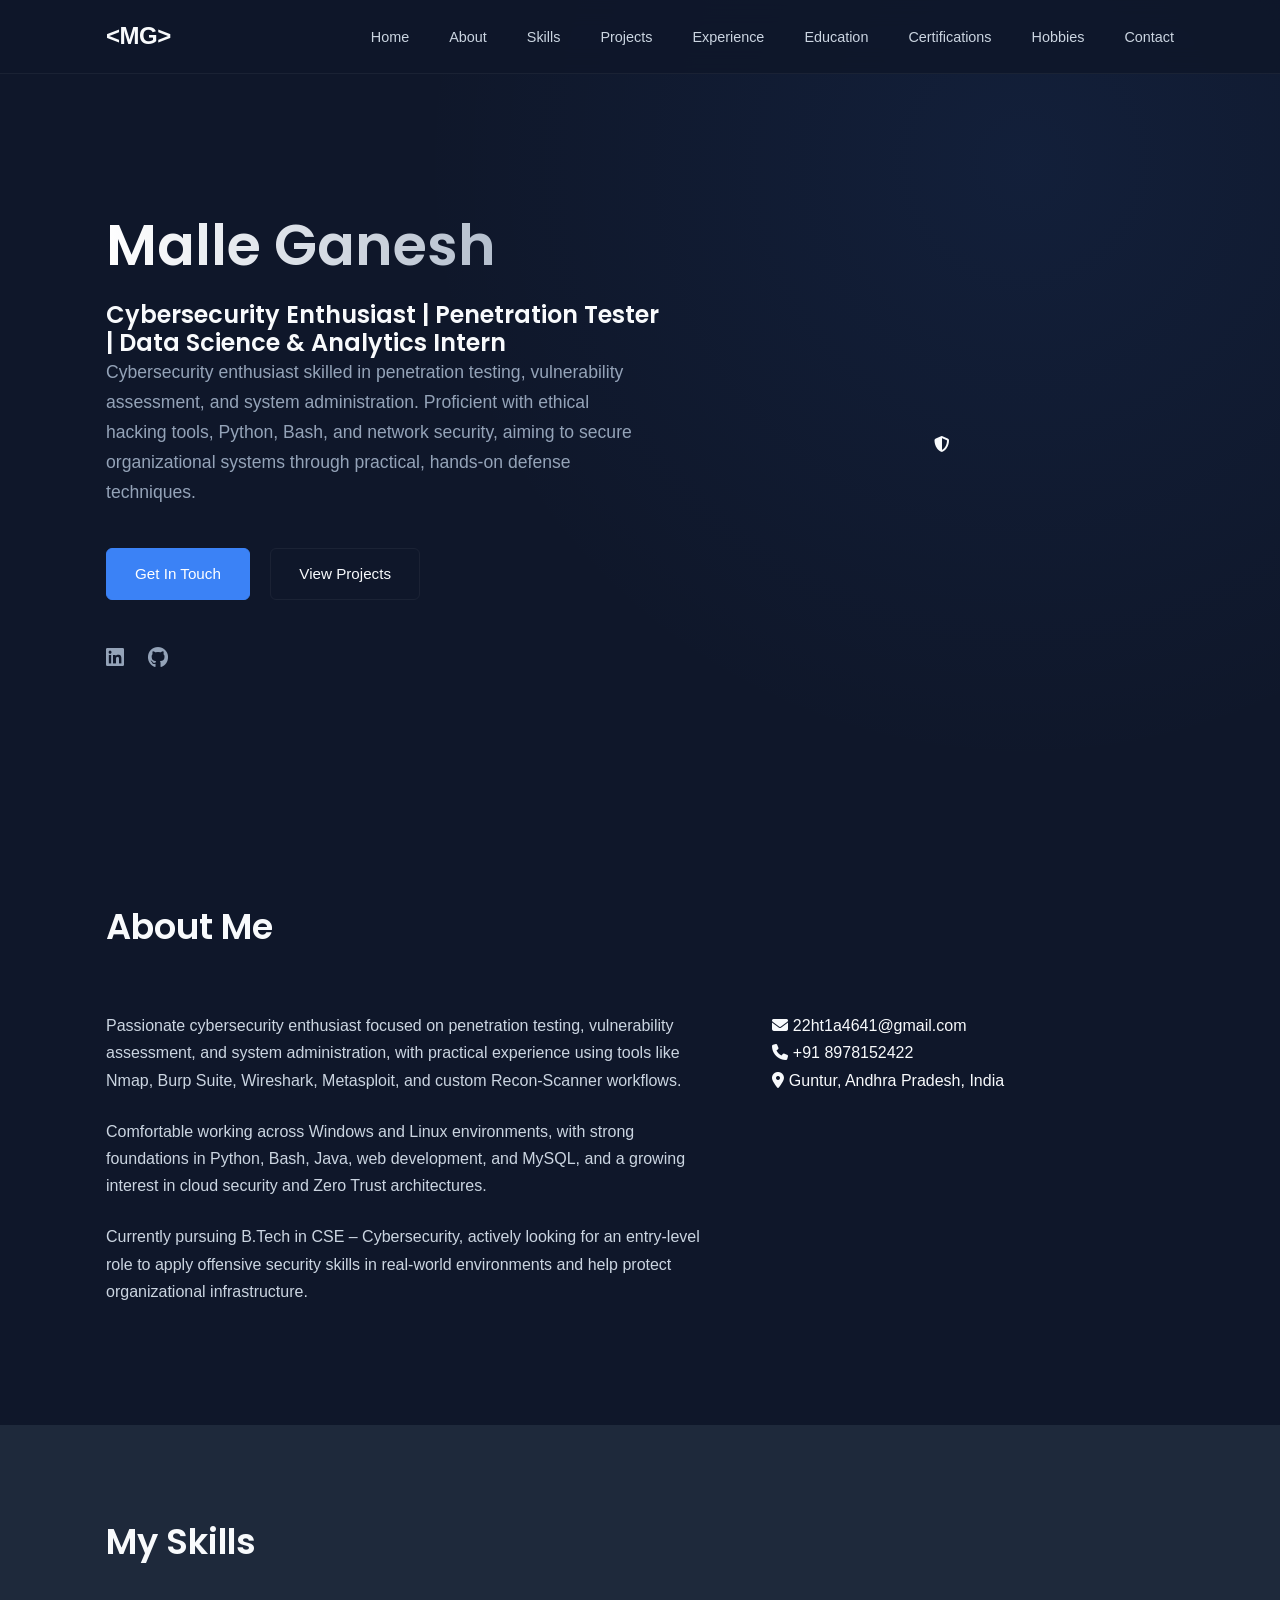
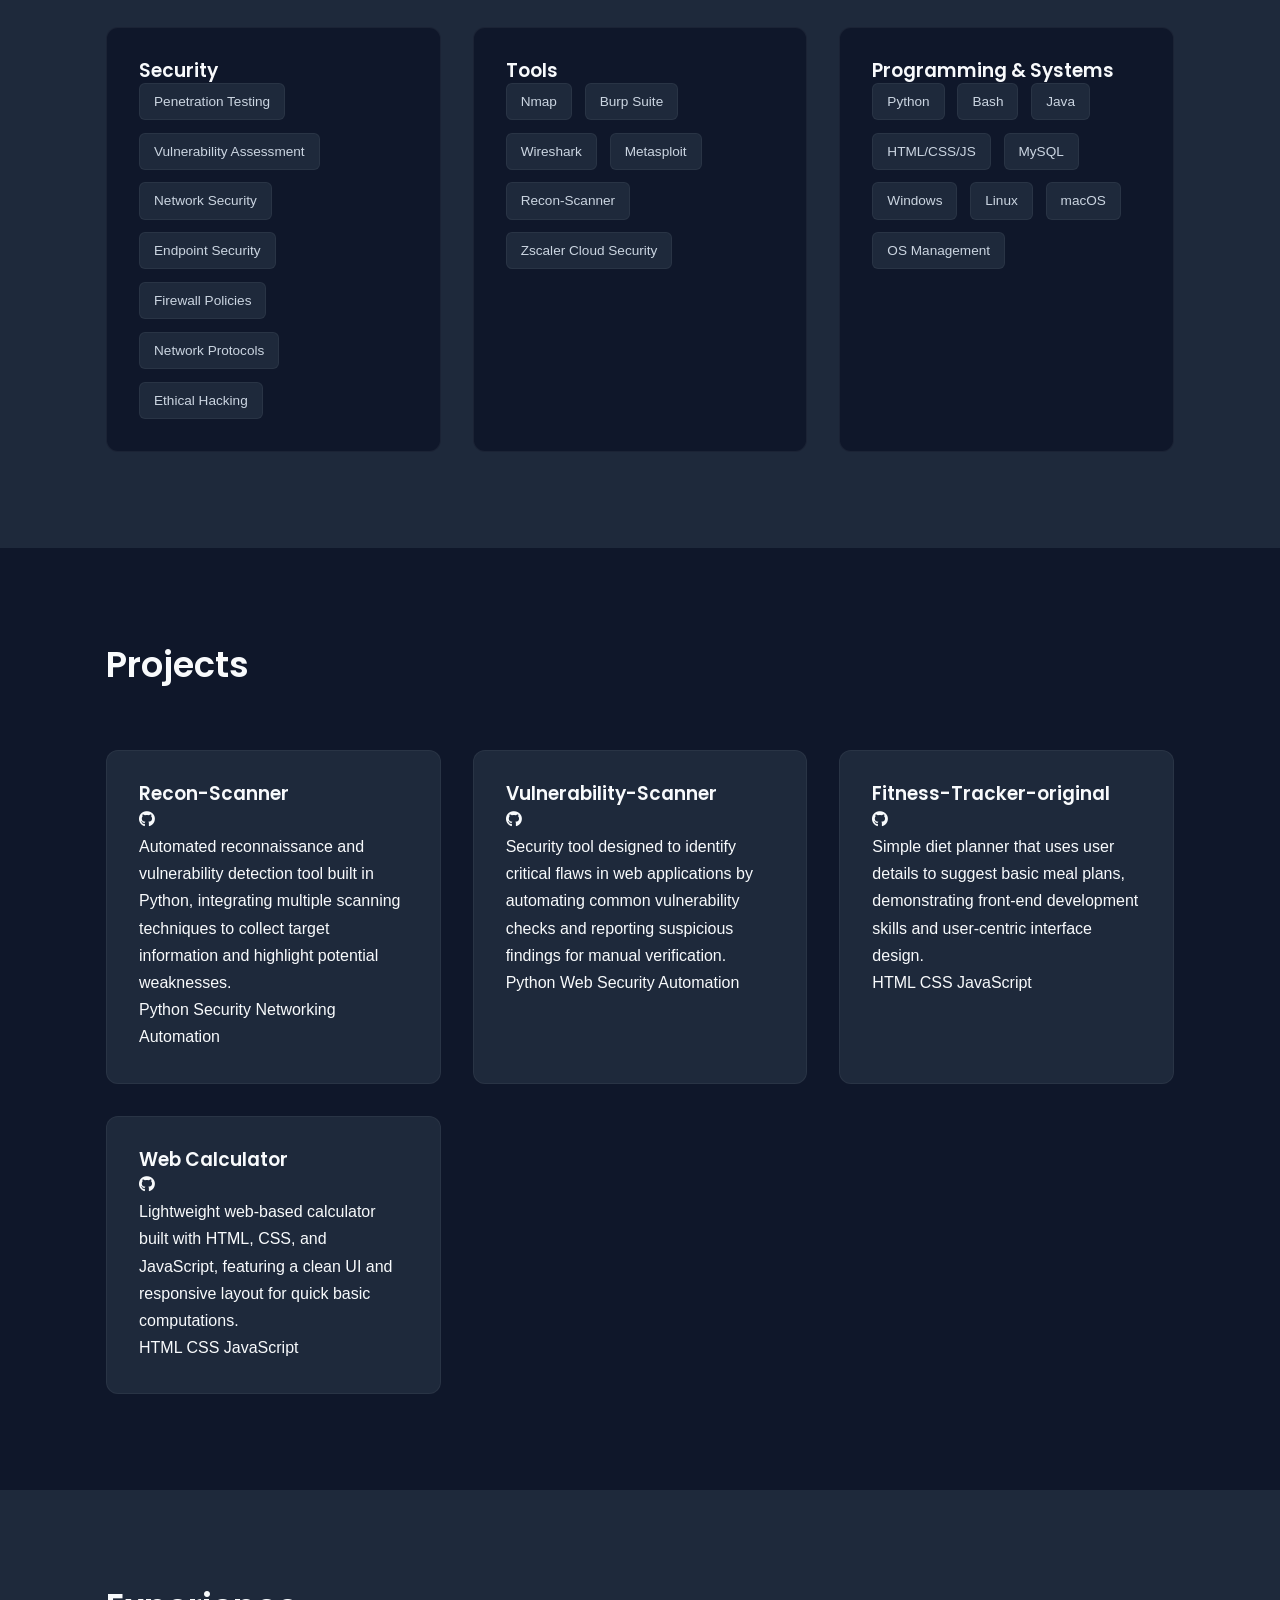
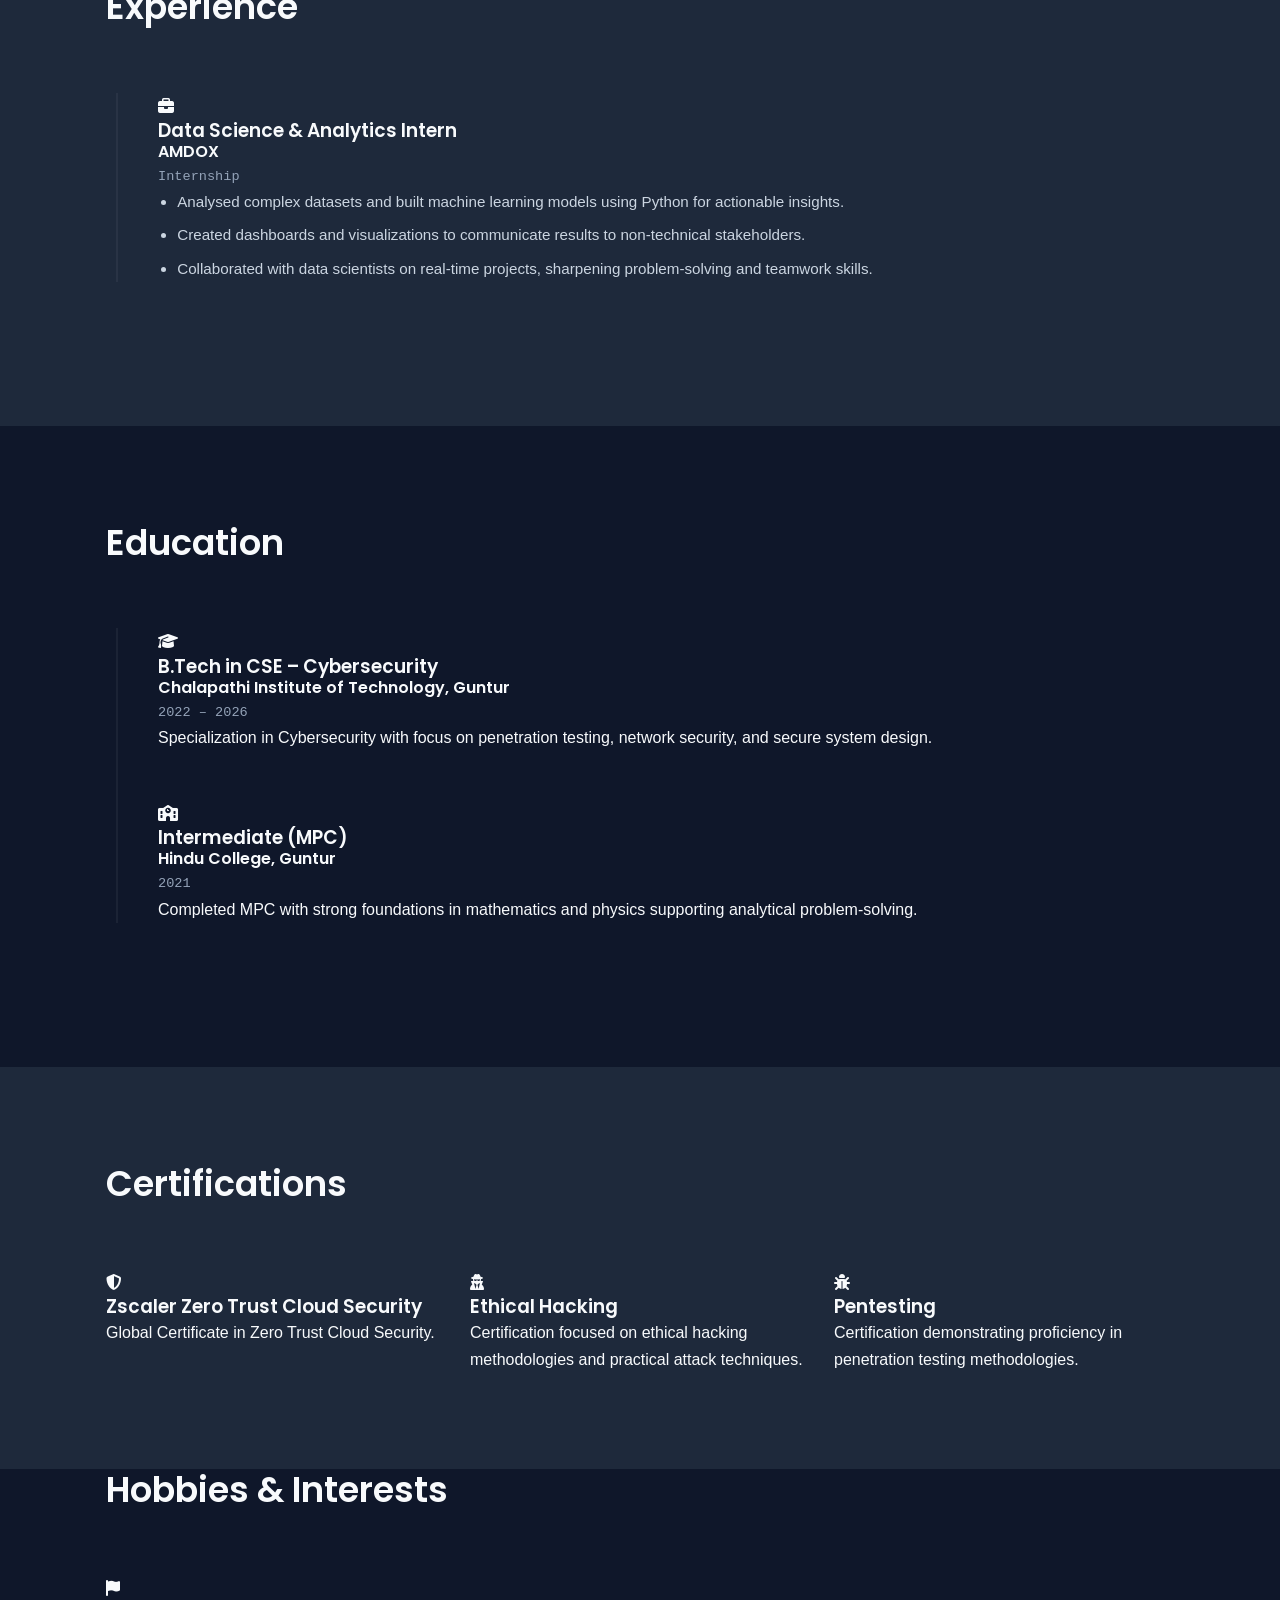
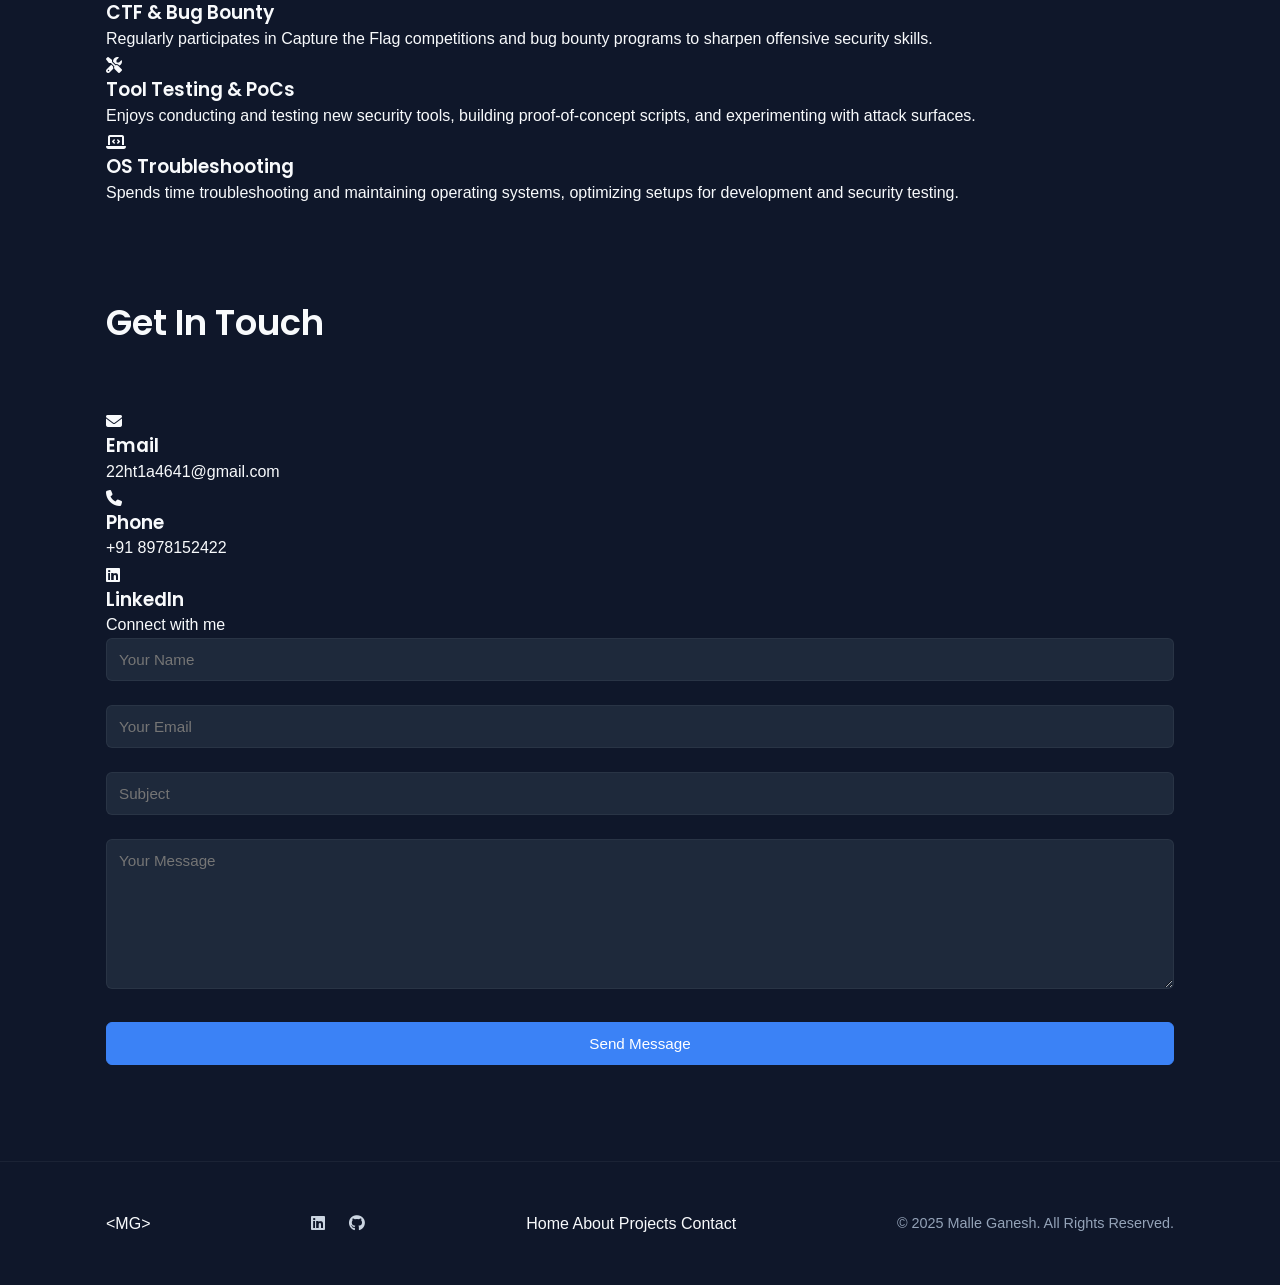
==== index.html @ 4ee60f79 "Revise portfolio content and personal branding Updated various sections of the portfolio to reflect " ====
<!DOCTYPE html>
<html lang="en">
<head>
  <meta charset="UTF-8" />
  <meta name="viewport" content="width=device-width, initial-scale=1.0" />
  <title>Malle Ganesh – Cybersecurity Enthusiast</title>
  <link rel="stylesheet" href="style.css" />
  <link
    rel="stylesheet"
    href="https://cdnjs.cloudflare.com/ajax/libs/font-awesome/6.5.1/css/all.min.css"
  />
  <link
    href="https://fonts.googleapis.com/css2?family=Poppins:wght@300;400;500;600;700;800&display=swap"
    rel="stylesheet"
  />
</head>
<body>
  <!-- Header Navigation -->
  <header>
    <div class="container">
      <nav>
        <div class="logo">
          <a href="#home"><span>&lt;</span>MG<span>&gt;</span></a>
        </div>
        <ul class="nav-links">
          <li><a href="#home">Home</a></li>
          <li><a href="#about">About</a></li>
          <li><a href="#skills">Skills</a></li>
          <li><a href="#projects">Projects</a></li>
          <li><a href="#experience">Experience</a></li>
          <li><a href="#education">Education</a></li>
          <li><a href="#certifications">Certifications</a></li>
          <li><a href="#hobbies">Hobbies</a></li>
          <li><a href="#contact">Contact</a></li>
        </ul>
        <div class="hamburger">
          <div class="line"></div>
          <div class="line"></div>
          <div class="line"></div>
        </div>
      </nav>
    </div>
  </header>

  <!-- Hero Section -->
  <section id="home" class="hero">
    <div class="container">
      <div class="hero-content">
        <div class="hero-text">
          <h1>Malle Ganesh</h1>
          <h2>Cybersecurity Enthusiast | Penetration Tester | Data Science &amp; Analytics Intern</h2>
          <p>
            Cybersecurity enthusiast skilled in penetration testing, vulnerability assessment,
            and system administration. Proficient with ethical hacking tools, Python, Bash,
            and network security, aiming to secure organizational systems through practical,
            hands‑on defense techniques.
          </p>
          <div class="cta-buttons">
            <a href="#contact" class="btn primary-btn">Get In Touch</a>
            <a href="#projects" class="btn secondary-btn">View Projects</a>
          </div>
          <div class="social-icons">
            <!-- replace # with your actual profiles -->
            <a href="#" target="_blank"><i class="fab fa-linkedin"></i></a>
            <a href="#" target="_blank"><i class="fab fa-github"></i></a>
          </div>
        </div>
        <div class="hero-image">
          <div class="security-graphic">
            <div class="shield">
              <i class="fas fa-shield-alt"></i>
            </div>
            <div class="ripple"></div>
            <div class="binary"></div>
          </div>
        </div>
      </div>
    </div>
  </section>

  <!-- About Section -->
  <section id="about" class="about">
    <div class="container">
      <div class="section-header">
        <h2>About Me</h2>
        <div class="underline"></div>
      </div>
      <div class="about-content">
        <div class="about-text">
          <p>
            Passionate cybersecurity enthusiast focused on penetration testing, vulnerability
            assessment, and system administration, with practical experience using tools like
            Nmap, Burp Suite, Wireshark, Metasploit, and custom Recon‑Scanner workflows.
          </p>
          <p>
            Comfortable working across Windows and Linux environments, with strong foundations
            in Python, Bash, Java, web development, and MySQL, and a growing interest in cloud
            security and Zero Trust architectures.
          </p>
          <p>
            Currently pursuing B.Tech in CSE – Cybersecurity, actively looking for an entry‑level
            role to apply offensive security skills in real‑world environments and help protect
            organizational infrastructure.
          </p>
        </div>
        <div class="contact-info">
          <div class="contact-item">
            <i class="fas fa-envelope"></i>
            <span>22ht1a4641@gmail.com</span>
          </div>
          <div class="contact-item">
            <i class="fas fa-phone"></i>
            <span>+91 8978152422</span>
          </div>
          <div class="contact-item">
            <i class="fas fa-map-marker-alt"></i>
            <span>Guntur, Andhra Pradesh, India</span>
          </div>
        </div>
      </div>
    </div>
  </section>

  <!-- Skills Section -->
  <section id="skills" class="skills">
    <div class="container">
      <div class="section-header">
        <h2>My Skills</h2>
        <div class="underline"></div>
      </div>
      <div class="skills-container">
        <div class="skill-category">
          <h3>Security</h3>
          <div class="skills-grid">
            <div class="skill-item"><span>Penetration Testing</span></div>
            <div class="skill-item"><span>Vulnerability Assessment</span></div>
            <div class="skill-item"><span>Network Security</span></div>
            <div class="skill-item"><span>Endpoint Security</span></div>
            <div class="skill-item"><span>Firewall Policies</span></div>
            <div class="skill-item"><span>Network Protocols</span></div>
            <div class="skill-item"><span>Ethical Hacking</span></div>
          </div>
        </div>
        <div class="skill-category">
          <h3>Tools</h3>
          <div class="skills-grid">
            <div class="skill-item"><span>Nmap</span></div>
            <div class="skill-item"><span>Burp Suite</span></div>
            <div class="skill-item"><span>Wireshark</span></div>
            <div class="skill-item"><span>Metasploit</span></div>
            <div class="skill-item"><span>Recon-Scanner</span></div>
            <div class="skill-item"><span>Zscaler Cloud Security</span></div>
          </div>
        </div>
        <div class="skill-category">
          <h3>Programming &amp; Systems</h3>
          <div class="skills-grid">
            <div class="skill-item"><span>Python</span></div>
            <div class="skill-item"><span>Bash</span></div>
            <div class="skill-item"><span>Java</span></div>
            <div class="skill-item"><span>HTML/CSS/JS</span></div>
            <div class="skill-item"><span>MySQL</span></div>
            <div class="skill-item"><span>Windows</span></div>
            <div class="skill-item"><span>Linux</span></div>
            <div class="skill-item"><span>macOS</span></div>
            <div class="skill-item"><span>OS Management</span></div>
          </div>
        </div>
      </div>
    </div>
  </section>

  <!-- Projects Section -->
  <section id="projects" class="projects">
    <div class="container">
      <div class="section-header">
        <h2>Projects</h2>
        <div class="underline"></div>
      </div>
      <div class="projects-grid">
        <!-- Recon-Scanner -->
        <div class="project-card">
          <div class="project-header">
            <h3>Recon-Scanner</h3>
            <div class="project-links">
              <a href="#" target="_blank"><i class="fab fa-github"></i></a>
            </div>
          </div>
          <div class="project-body">
            <p class="project-description">
              Automated reconnaissance and vulnerability detection tool built in Python,
              integrating multiple scanning techniques to collect target information and
              highlight potential weaknesses.
            </p>
            <div class="project-tech">
              <span>Python</span>
              <span>Security</span>
              <span>Networking</span>
              <span>Automation</span>
            </div>
          </div>
        </div>

        <!-- Vulnerability Scanner -->
        <div class="project-card">
          <div class="project-header">
            <h3>Vulnerability-Scanner</h3>
            <div class="project-links">
              <a href="#" target="_blank"><i class="fab fa-github"></i></a>
            </div>
          </div>
          <div class="project-body">
            <p class="project-description">
              Security tool designed to identify critical flaws in web applications by
              automating common vulnerability checks and reporting suspicious findings
              for manual verification.
            </p>
            <div class="project-tech">
              <span>Python</span>
              <span>Web Security</span>
              <span>Automation</span>
            </div>
          </div>
        </div>

        <!-- Fitness Tracker -->
        <div class="project-card">
          <div class="project-header">
            <h3>Fitness-Tracker-original</h3>
            <div class="project-links">
              <a href="#" target="_blank"><i class="fab fa-github"></i></a>
            </div>
          </div>
          <div class="project-body">
            <p class="project-description">
              Simple diet planner that uses user details to suggest basic meal plans,
              demonstrating front‑end development skills and user‑centric interface design.
            </p>
            <div class="project-tech">
              <span>HTML</span>
              <span>CSS</span>
              <span>JavaScript</span>
            </div>
          </div>
        </div>

        <!-- Calculator -->
        <div class="project-card">
          <div class="project-header">
            <h3>Web Calculator</h3>
            <div class="project-links">
              <a href="#" target="_blank"><i class="fab fa-github"></i></a>
            </div>
          </div>
          <div class="project-body">
            <p class="project-description">
              Lightweight web‑based calculator built with HTML, CSS, and JavaScript,
              featuring a clean UI and responsive layout for quick basic computations.
            </p>
            <div class="project-tech">
              <span>HTML</span>
              <span>CSS</span>
              <span>JavaScript</span>
            </div>
          </div>
        </div>
      </div>
    </div>
  </section>

  <!-- Experience Section -->
  <section id="experience" class="experience">
    <div class="container">
      <div class="section-header">
        <h2>Experience</h2>
        <div class="underline"></div>
      </div>
      <div class="timeline">
        <div class="timeline-item">
          <div class="timeline-icon">
            <i class="fas fa-briefcase"></i>
          </div>
          <div class="timeline-content">
            <h3>Data Science &amp; Analytics Intern</h3>
            <h4>AMDOX</h4>
            <span class="timeline-date">Internship</span>
            <ul>
              <li>Analysed complex datasets and built machine learning models using Python for actionable insights.</li>
              <li>Created dashboards and visualizations to communicate results to non‑technical stakeholders.</li>
              <li>Collaborated with data scientists on real‑time projects, sharpening problem‑solving and teamwork skills.</li>
            </ul>
          </div>
        </div>
      </div>
    </div>
  </section>

  <!-- Education Section -->
  <section id="education" class="education">
    <div class="container">
      <div class="section-header">
        <h2>Education</h2>
        <div class="underline"></div>
      </div>
      <div class="timeline">
        <div class="timeline-item">
          <div class="timeline-icon">
            <i class="fas fa-graduation-cap"></i>
          </div>
          <div class="timeline-content">
            <h3>B.Tech in CSE – Cybersecurity</h3>
            <h4>Chalapathi Institute of Technology, Guntur</h4>
            <span class="timeline-date">2022 – 2026</span>
            <p>Specialization in Cybersecurity with focus on penetration testing, network security, and secure system design.</p>
          </div>
        </div>
        <div class="timeline-item">
          <div class="timeline-icon">
            <i class="fas fa-school"></i>
          </div>
          <div class="timeline-content">
            <h3>Intermediate (MPC)</h3>
            <h4>Hindu College, Guntur</h4>
            <span class="timeline-date">2021</span>
            <p>Completed MPC with strong foundations in mathematics and physics supporting analytical problem‑solving.</p>
          </div>
        </div>
      </div>
    </div>
  </section>

  <!-- Certifications Section -->
  <section id="certifications" class="certifications">
    <div class="container">
      <div class="section-header">
        <h2>Certifications</h2>
        <div class="underline"></div>
      </div>
      <div class="certifications-grid">
        <div class="certification-card">
          <div class="certification-logo">
            <i class="fas fa-shield-alt"></i>
          </div>
          <div class="certification-content">
            <h3>Zscaler Zero Trust Cloud Security</h3>
            <p>Global Certificate in Zero Trust Cloud Security.</p>
          </div>
        </div>
        <div class="certification-card">
          <div class="certification-logo">
            <i class="fas fa-user-secret"></i>
          </div>
          <div class="certification-content">
            <h3>Ethical Hacking</h3>
            <p>Certification focused on ethical hacking methodologies and practical attack techniques.</p>
          </div>
        </div>
        <div class="certification-card">
          <div class="certification-logo">
            <i class="fas fa-bug"></i>
          </div>
          <div class="certification-content">
            <h3>Pentesting</h3>
            <p>Certification demonstrating proficiency in penetration testing methodologies.</p>
          </div>
        </div>
      </div>
    </div>
  </section>

  <!-- Hobbies & Interests -->
  <section id="hobbies" class="achievements">
    <div class="container">
      <div class="section-header">
        <h2>Hobbies &amp; Interests</h2>
        <div class="underline"></div>
      </div>
      <div class="achievements-list">
        <div class="achievement-item">
          <div class="achievement-icon">
            <i class="fas fa-flag"></i>
          </div>
          <div class="achievement-content">
            <h3>CTF &amp; Bug Bounty</h3>
            <p>Regularly participates in Capture the Flag competitions and bug bounty programs to sharpen offensive security skills.</p>
          </div>
        </div>
        <div class="achievement-item">
          <div class="achievement-icon">
            <i class="fas fa-tools"></i>
          </div>
          <div class="achievement-content">
            <h3>Tool Testing &amp; PoCs</h3>
            <p>Enjoys conducting and testing new security tools, building proof‑of‑concept scripts, and experimenting with attack surfaces.</p>
          </div>
        </div>
        <div class="achievement-item">
          <div class="achievement-icon">
            <i class="fas fa-laptop-code"></i>
          </div>
          <div class="achievement-content">
            <h3>OS Troubleshooting</h3>
            <p>Spends time troubleshooting and maintaining operating systems, optimizing setups for development and security testing.</p>
          </div>
        </div>
      </div>
    </div>
  </section>

  <!-- Contact Section -->
  <section id="contact" class="contact">
    <div class="container">
      <div class="section-header">
        <h2>Get In Touch</h2>
        <div class="underline"></div>
      </div>
      <div class="contact-container">
        <div class="contact-info-container">
          <div class="contact-info-item">
            <div class="icon">
              <i class="fas fa-envelope"></i>
            </div>
            <div class="text">
              <h3>Email</h3>
              <p>22ht1a4641@gmail.com</p>
            </div>
          </div>
          <div class="contact-info-item">
            <div class="icon">
              <i class="fas fa-phone"></i>
            </div>
            <div class="text">
              <h3>Phone</h3>
              <p>+91 8978152422</p>
            </div>
          </div>
          <div class="contact-info-item">
            <div class="icon">
              <i class="fab fa-linkedin"></i>
            </div>
            <div class="text">
              <h3>LinkedIn</h3>
              <p><a href="#" target="_blank">Connect with me</a></p>
            </div>
          </div>
        </div>
        <div class="contact-form-container">
          <form id="contact-form">
            <div class="form-group">
              <input type="text" id="name" placeholder="Your Name" required />
            </div>
            <div class="form-group">
              <input type="email" id="email" placeholder="Your Email" required />
            </div>
            <div class="form-group">
              <input type="text" id="subject" placeholder="Subject" required />
            </div>
            <div class="form-group">
              <textarea id="message" placeholder="Your Message" required></textarea>
            </div>
            <button type="submit" class="btn primary-btn">Send Message</button>
          </form>
        </div>
      </div>
    </div>
  </section>

  <!-- Footer -->
  <footer>
    <div class="container">
      <div class="footer-content">
        <div class="footer-logo">
          <a href="#home"><span>&lt;</span>MG<span>&gt;</span></a>
        </div>
        <div class="footer-social">
          <a href="#" target="_blank"><i class="fab fa-linkedin"></i></a>
          <a href="#" target="_blank"><i class="fab fa-github"></i></a>
        </div>
        <div class="footer-links">
          <a href="#home">Home</a>
          <a href="#about">About</a>
          <a href="#projects">Projects</a>
          <a href="#contact">Contact</a>
        </div>
        <div class="footer-bottom">
          <p>&copy; 2025 Malle Ganesh. All Rights Reserved.</p>
        </div>
      </div>
    </div>
  </footer>

  <script src="script.js"></script>
</body>
</html>
---- style.css ----
/* ====================
Variables & Themes
==================== */
:root {
    /* Premium Corporate Dark Theme */
    --bg-main: #0f172a;        /* Deep Slate */
    --bg-secondary: #1e293b;   /* Lighter Slate */
    --bg-card: #1e293b;        /* Card Background */
    
    --accent-primary: #3b82f6; /* Professional Blue */
    --accent-hover: #60a5fa;   /* Lighter Blue */
    --accent-dark: #2563eb;    /* Darker Blue */
    
    --text-primary: #f8fafc;   /* White-ish */
    --text-secondary: #cbd5e1; /* Light Gray */
    --text-muted: #94a3b8;     /* Muted Gray */
    
    --border-light: rgba(255, 255, 255, 0.05);
    --border-accent: rgba(59, 130, 246, 0.3);
    
    --font-heading: 'Poppins', sans-serif;
    --font-body: 'Inter', sans-serif;
    
    --transition: all 0.3s cubic-bezier(0.4, 0, 0.2, 1);
    --shadow-sm: 0 4px 6px -1px rgba(0, 0, 0, 0.1), 0 2px 4px -1px rgba(0, 0, 0, 0.06);
    --shadow-lg: 0 10px 15px -3px rgba(0, 0, 0, 0.2), 0 4px 6px -2px rgba(0, 0, 0, 0.1);
}
  
/* ====================
Reset & Base
==================== */
*, *::before, *::after {
    margin: 0;
    padding: 0;
    box-sizing: border-box;
}
  
html {
    scroll-behavior: smooth;
}
  
body {
    font-family: var(--font-body);
    background-color: var(--bg-main);
    color: var(--text-primary);
    line-height: 1.7;
    overflow-x: hidden;
}
  
h1, h2, h3, h4 {
    font-family: var(--font-heading);
    color: var(--text-primary);
    font-weight: 600;
    line-height: 1.2;
}

a { text-decoration: none; color: inherit; transition: var(--transition); }
ul { list-style: none; }
img { max-width: 100%; display: block; }
  
.container {
    width: 90%;
    max-width: 1100px; /* Tighter container for professional look */
    margin: 0 auto;
    padding: 0 1rem;
}

/* ====================
Buttons & Utils
==================== */
.btn {
    display: inline-block;
    padding: 12px 28px;
    border-radius: 6px;
    font-weight: 500;
    font-size: 0.95rem;
    cursor: pointer;
    transition: var(--transition);
}

.primary-btn {
    background-color: var(--accent-primary);
    color: #ffffff;
    border: 1px solid var(--accent-primary);
}

.primary-btn:hover {
    background-color: var(--accent-dark);
    transform: translateY(-2px);
}

.secondary-btn {
    background-color: transparent;
    color: var(--text-primary);
    border: 1px solid var(--border-light);
    margin-left: 1rem;
}

.secondary-btn:hover {
    border-color: var(--text-primary);
    background-color: rgba(255,255,255,0.03);
}

.badge {
    display: inline-block;
    background: rgba(59, 130, 246, 0.1);
    color: var(--accent-primary);
    padding: 6px 14px;
    border-radius: 50px;
    font-size: 0.85rem;
    font-weight: 600;
    margin-bottom: 1.5rem;
    border: 1px solid rgba(59, 130, 246, 0.2);
}

.section-header {
    margin-bottom: 4rem;
    text-align: left; /* Corporate alignment */
}

.section-header h2 {
    font-size: 2.2rem;
    position: relative;
    display: inline-block;
}

/* ====================
Navigation
==================== */
header {
    position: fixed;
    top: 0;
    width: 100%;
    z-index: 1000;
    background-color: rgba(15, 23, 42, 0.85);
    backdrop-filter: blur(12px);
    border-bottom: 1px solid var(--border-light);
    padding: 1rem 0;
    transition: var(--transition);
}

nav {
    display: flex;
    justify-content: space-between;
    align-items: center;
}

.logo a {
    font-size: 1.5rem;
    font-weight: 700;
    letter-spacing: -0.5px;
}

.logo .dot { color: var(--accent-primary); }

.nav-links { display: flex; gap: 2.5rem; }

.nav-links a {
    font-size: 0.9rem;
    color: var(--text-secondary);
    font-weight: 500;
}

.nav-links a:hover { color: var(--accent-primary); }

.hamburger { display: none; cursor: pointer; }
.hamburger .line {
    width: 25px; height: 2px;
    background-color: var(--text-primary);
    margin: 5px 0;
    transition: var(--transition);
}

/* ====================
Hero Section
==================== */
.hero {
    min-height: 90vh;
    display: flex;
    align-items: center;
    padding-top: 80px;
    background: radial-gradient(circle at 80% 20%, rgba(59, 130, 246, 0.08) 0%, transparent 50%);
}

.hero-content {
    display: grid;
    grid-template-columns: 1.2fr 1fr;
    gap: 3rem;
    align-items: center;
}

.hero-text h1 {
    font-size: 3.5rem;
    margin-bottom: 1.5rem;
    line-height: 1.1;
    background: linear-gradient(to right, #ffffff, #94a3b8);
    -webkit-background-clip: text;
    -webkit-text-fill-color: transparent;
}

.hero-text p {
    font-size: 1.1rem;
    color: var(--text-muted);
    margin-bottom: 2.5rem;
    max-width: 540px;
}

.social-icons {
    margin-top: 2.5rem;
    display: flex;
    gap: 1.5rem;
}

.social-icons a {
    font-size: 1.3rem;
    color: var(--text-muted);
}
.social-icons a:hover { color: var(--accent-primary); transform: translateY(-2px); }

/* Abstract Graphic */
.hero-image {
    display: flex;
    justify-content: center;
}

.abstract-shape {
    width: 300px;
    height: 300px;
    background: linear-gradient(45deg, var(--bg-secondary), var(--bg-main));
    border-radius: 30px;
    border: 1px solid var(--border-light);
    box-shadow: 0 0 60px rgba(59, 130, 246, 0.1);
    display: flex;
    align-items: center;
    justify-content: center;
    position: relative;
    transform: rotate(10deg);
}

.shape-inner {
    font-size: 6rem;
    color: var(--accent-primary);
    transform: rotate(-10deg);
}

/* ====================
About Section
==================== */
.about {
    padding: 6rem 0;
    background-color: var(--bg-main);
}

.about-content {
    display: grid;
    grid-template-columns: 3fr 2fr;
    gap: 4rem;
}

.about-text p {
    color: var(--text-secondary);
    margin-bottom: 1.5rem;
}

.contact-info-card {
    background-color: var(--bg-card);
    padding: 2rem;
    border-radius: 12px;
    border: 1px solid var(--border-light);
}

.contact-info-card h3 {
    margin-bottom: 1.5rem;
    font-size: 1.2rem;
}

.info-row {
    display: flex;
    align-items: center;
    margin-bottom: 1rem;
    color: var(--text-secondary);
    font-size: 0.95rem;
}

.info-row i {
    width: 30px;
    color: var(--accent-primary);
}

/* ====================
Skills Section
==================== */
.skills {
    padding: 6rem 0;
    background-color: var(--bg-secondary);
}

.skills-container {
    display: grid;
    grid-template-columns: repeat(auto-fit, minmax(300px, 1fr));
    gap: 2rem;
}

.skill-category {
    background-color: var(--bg-main);
    padding: 2rem;
    border-radius: 12px;
    border: 1px solid var(--border-light);
    transition: var(--transition);
}

.skill-category:hover {
    border-color: var(--border-accent);
    transform: translateY(-5px);
}

.cat-header {
    display: flex;
    align-items: center;
    gap: 1rem;
    margin-bottom: 1.5rem;
}

.cat-header i {
    font-size: 1.2rem;
    color: var(--accent-primary);
}

.cat-header h3 { font-size: 1.1rem; }

.skills-grid {
    display: flex;
    flex-wrap: wrap;
    gap: 0.8rem;
}

.skill-item {
    font-size: 0.85rem;
    background-color: var(--bg-secondary);
    color: var(--text-secondary);
    padding: 6px 14px;
    border-radius: 6px;
    border: 1px solid var(--border-light);
}

/* ====================
Projects Section
==================== */
.projects {
    padding: 6rem 0;
    background-color: var(--bg-main);
}

.projects-grid {
    display: grid;
    grid-template-columns: repeat(auto-fill, minmax(320px, 1fr));
    gap: 2rem;
}

.project-card {
    background-color: var(--bg-card);
    border: 1px solid var(--border-light);
    border-radius: 12px;
    padding: 2rem;
    transition: var(--transition);
    display: flex;
    flex-direction: column;
}

.project-card:hover {
    border-color: var(--border-accent);
    transform: translateY(-5px);
    box-shadow: var(--shadow-lg);
}

.project-top {
    display: flex;
    justify-content: space-between;
    align-items: center;
    margin-bottom: 1rem;
}

.project-top h3 { font-size: 1.2rem; }

.github-link {
    color: var(--text-muted);
    font-size: 1.2rem;
}
.github-link:hover { color: var(--text-primary); }

.project-content p {
    color: var(--text-secondary);
    font-size: 0.95rem;
    margin-bottom: 2rem;
    flex-grow: 1;
}

.project-tags {
    margin-top: auto;
    display: flex;
    gap: 0.8rem;
    font-size: 0.75rem;
    color: var(--accent-primary);
    font-weight: 600;
    text-transform: uppercase;
    letter-spacing: 0.5px;
}

/* ====================
Timeline (Exp/Edu)
==================== */
.experience { background-color: var(--bg-secondary); padding: 6rem 0; }
.education { background-color: var(--bg-main); padding: 6rem 0; }

.timeline {
    border-left: 2px solid var(--border-light);
    margin-left: 10px;
    padding-left: 40px;
}

.timeline-item {
    position: relative;
    margin-bottom: 3rem;
}

.timeline-marker {
    position: absolute;
    left: -47px;
    top: 5px;
    width: 12px;
    height: 12px;
    background-color: var(--accent-primary);
    border-radius: 50%;
    box-shadow: 0 0 0 4px rgba(59, 130, 246, 0.2);
}

.timeline-header h3 { font-size: 1.1rem; margin-bottom: 0.2rem; }

.company {
    display: block;
    font-size: 0.9rem;
    color: var(--accent-primary);
    margin-bottom: 0.5rem;
    font-weight: 500;
}

.timeline-date {
    font-size: 0.85rem;
    color: var(--text-muted);
    margin-bottom: 1rem;
    font-family: monospace;
}

.timeline-content ul {
    list-style-type: disc;
    padding-left: 1.2rem;
    color: var(--text-secondary);
    font-size: 0.95rem;
}

.timeline-content ul li { margin-bottom: 0.5rem; }

/* ====================
Certifications
==================== */
.certifications { padding: 6rem 0; background-color: var(--bg-secondary); }

.certifications-grid {
    display: grid;
    grid-template-columns: repeat(auto-fill, minmax(300px, 1fr));
    gap: 1.5rem;
}

.cert-card {
    display: flex;
    align-items: center;
    background-color: var(--bg-main);
    padding: 1.5rem;
    border-radius: 8px;
    border: 1px solid var(--border-light);
    gap: 1rem;
}

.cert-icon {
    width: 45px;
    height: 45px;
    background-color: rgba(59, 130, 246, 0.1);
    border-radius: 8px;
    display: flex;
    align-items: center;
    justify-content: center;
    color: var(--accent-primary);
    font-size: 1.2rem;
}

.cert-info h3 { font-size: 1rem; margin-bottom: 0.2rem; }
.cert-info p { font-size: 0.85rem; color: var(--text-muted); }

/* ====================
Contact
==================== */
.contact { padding: 6rem 0; background-color: var(--bg-main); }

.contact-wrapper {
    max-width: 700px;
}

#contact-form {
    display: flex;
    flex-direction: column;
    gap: 1.5rem;
}

.form-row {
    display: grid;
    grid-template-columns: 1fr 1fr;
    gap: 1.5rem;
}

.form-group label {
    display: block;
    font-size: 0.85rem;
    color: var(--text-secondary);
    margin-bottom: 0.5rem;
    font-weight: 500;
}

.form-group input, .form-group textarea {
    width: 100%;
    padding: 12px;
    background-color: var(--bg-secondary);
    border: 1px solid var(--border-light);
    border-radius: 6px;
    color: var(--text-primary);
    font-family: var(--font-body);
    font-size: 0.95rem;
    transition: var(--transition);
}

.form-group input:focus, .form-group textarea:focus {
    outline: none;
    border-color: var(--accent-primary);
    background-color: rgba(30, 41, 59, 0.8);
}

.form-group textarea {
    min-height: 150px;
    resize: vertical;
}

/* ====================
Footer
==================== */
footer {
    padding: 3rem 0;
    background-color: var(--bg-main);
    border-top: 1px solid var(--border-light);
}

.footer-content {
    display: flex;
    justify-content: space-between;
    align-items: center;
}

.footer-content p { color: var(--text-muted); font-size: 0.9rem; }

.footer-social { display: flex; gap: 1.5rem; }
.footer-social a { color: var(--text-secondary); }
.footer-social a:hover { color: var(--accent-primary); }

/* ====================
Mobile Responsive
==================== */
@media (max-width: 992px) {
    .hero-content, .about-content { grid-template-columns: 1fr; text-align: center; }
    .section-header { text-align: center; }
    .contact-info-card { text-align: left; max-width: 400px; margin: 0 auto; }
    
    .nav-links {
        position: absolute;
        right: 0px;
        top: 60px;
        background-color: var(--bg-secondary);
        flex-direction: column;
        width: 100%;
        padding: 2rem;
        gap: 1.5rem;
        transform: translateY(-150%);
        transition: var(--transition);
        border-bottom: 1px solid var(--border-light);
        align-items: center;
    }
    
    .nav-active { transform: translateY(0); }
    .hamburger { display: block; }
    
    .hero-text h1 { font-size: 2.5rem; }
    .secondary-btn { margin-left: 0; margin-top: 1rem; display: block; width: 100%; }
    .hero-image { margin-top: 3rem; }
    
    .form-row { grid-template-columns: 1fr; }
}

/* Scroll Animation Class */
section {
    opacity: 0;
    transform: translateY(20px);
    transition: opacity 0.6s ease-out, transform 0.6s ease-out;
}
.section-animate {
    opacity: 1;
    transform: translateY(0);
}
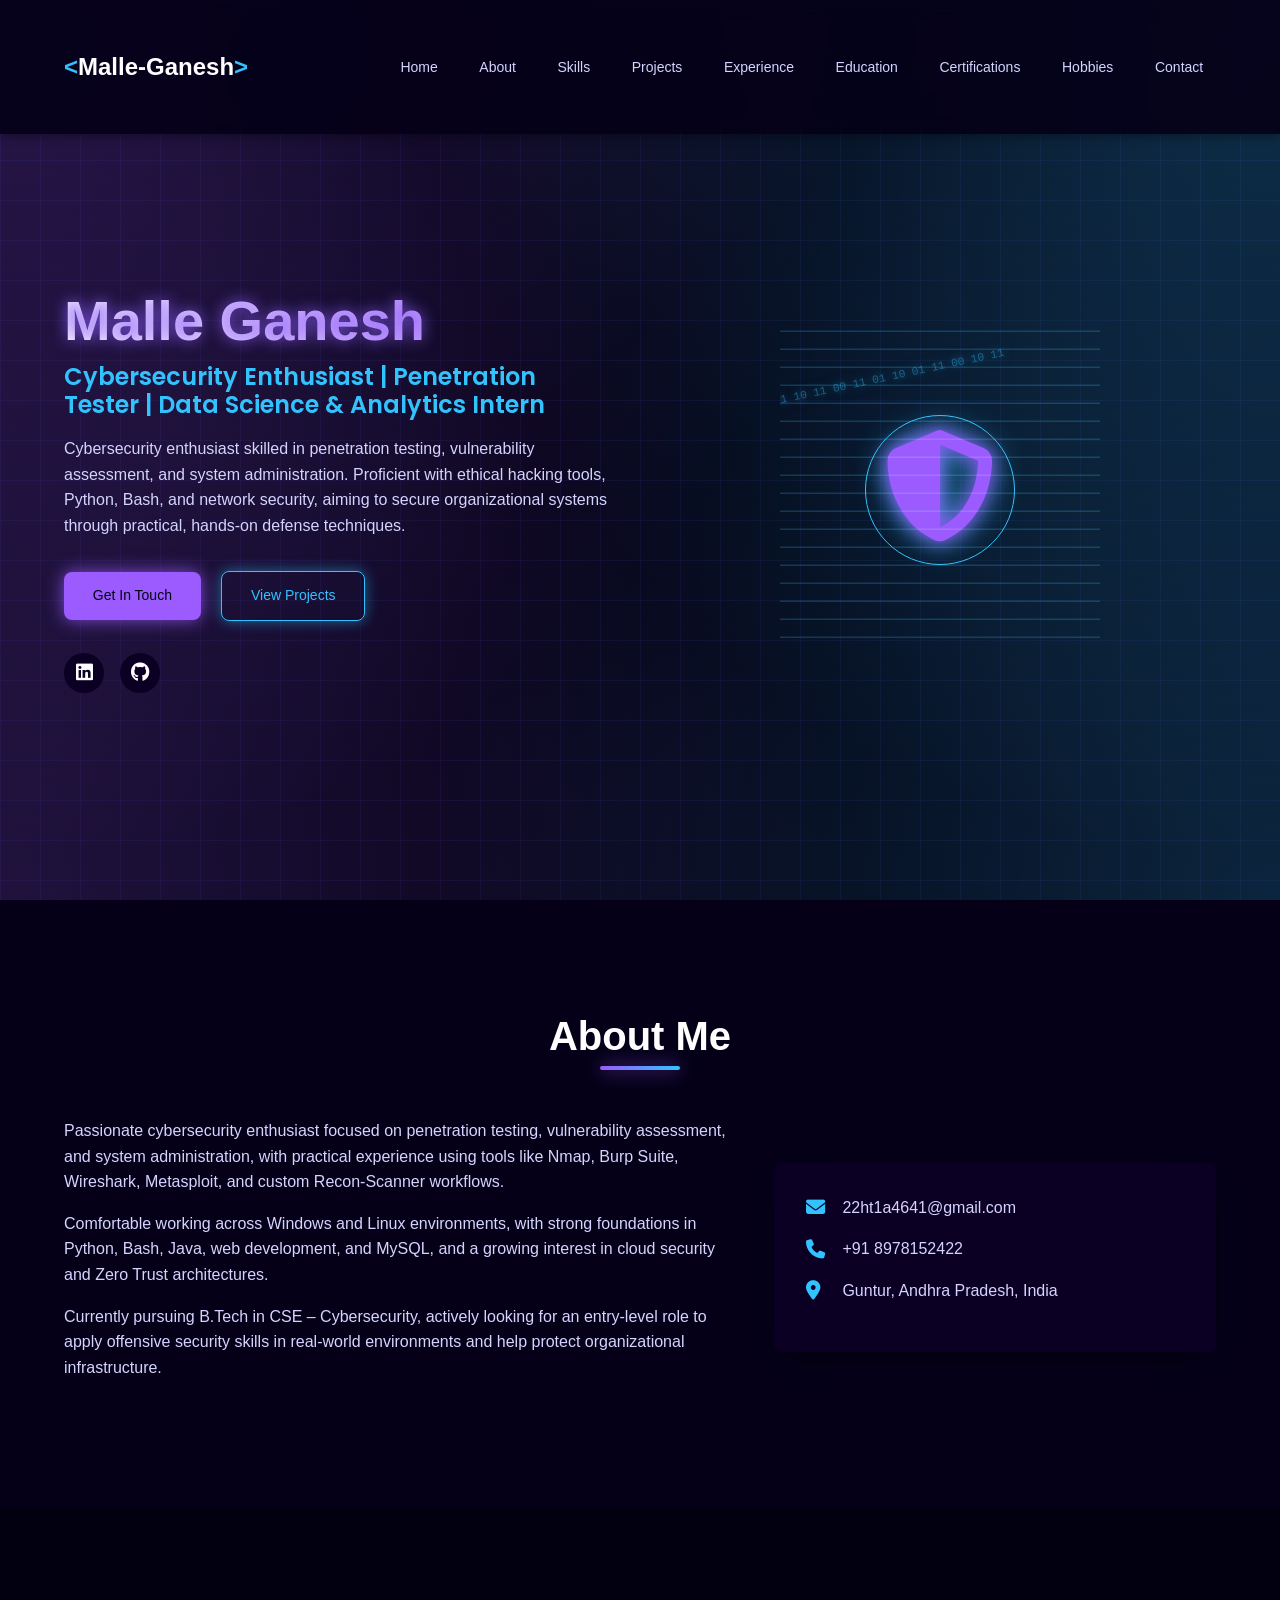
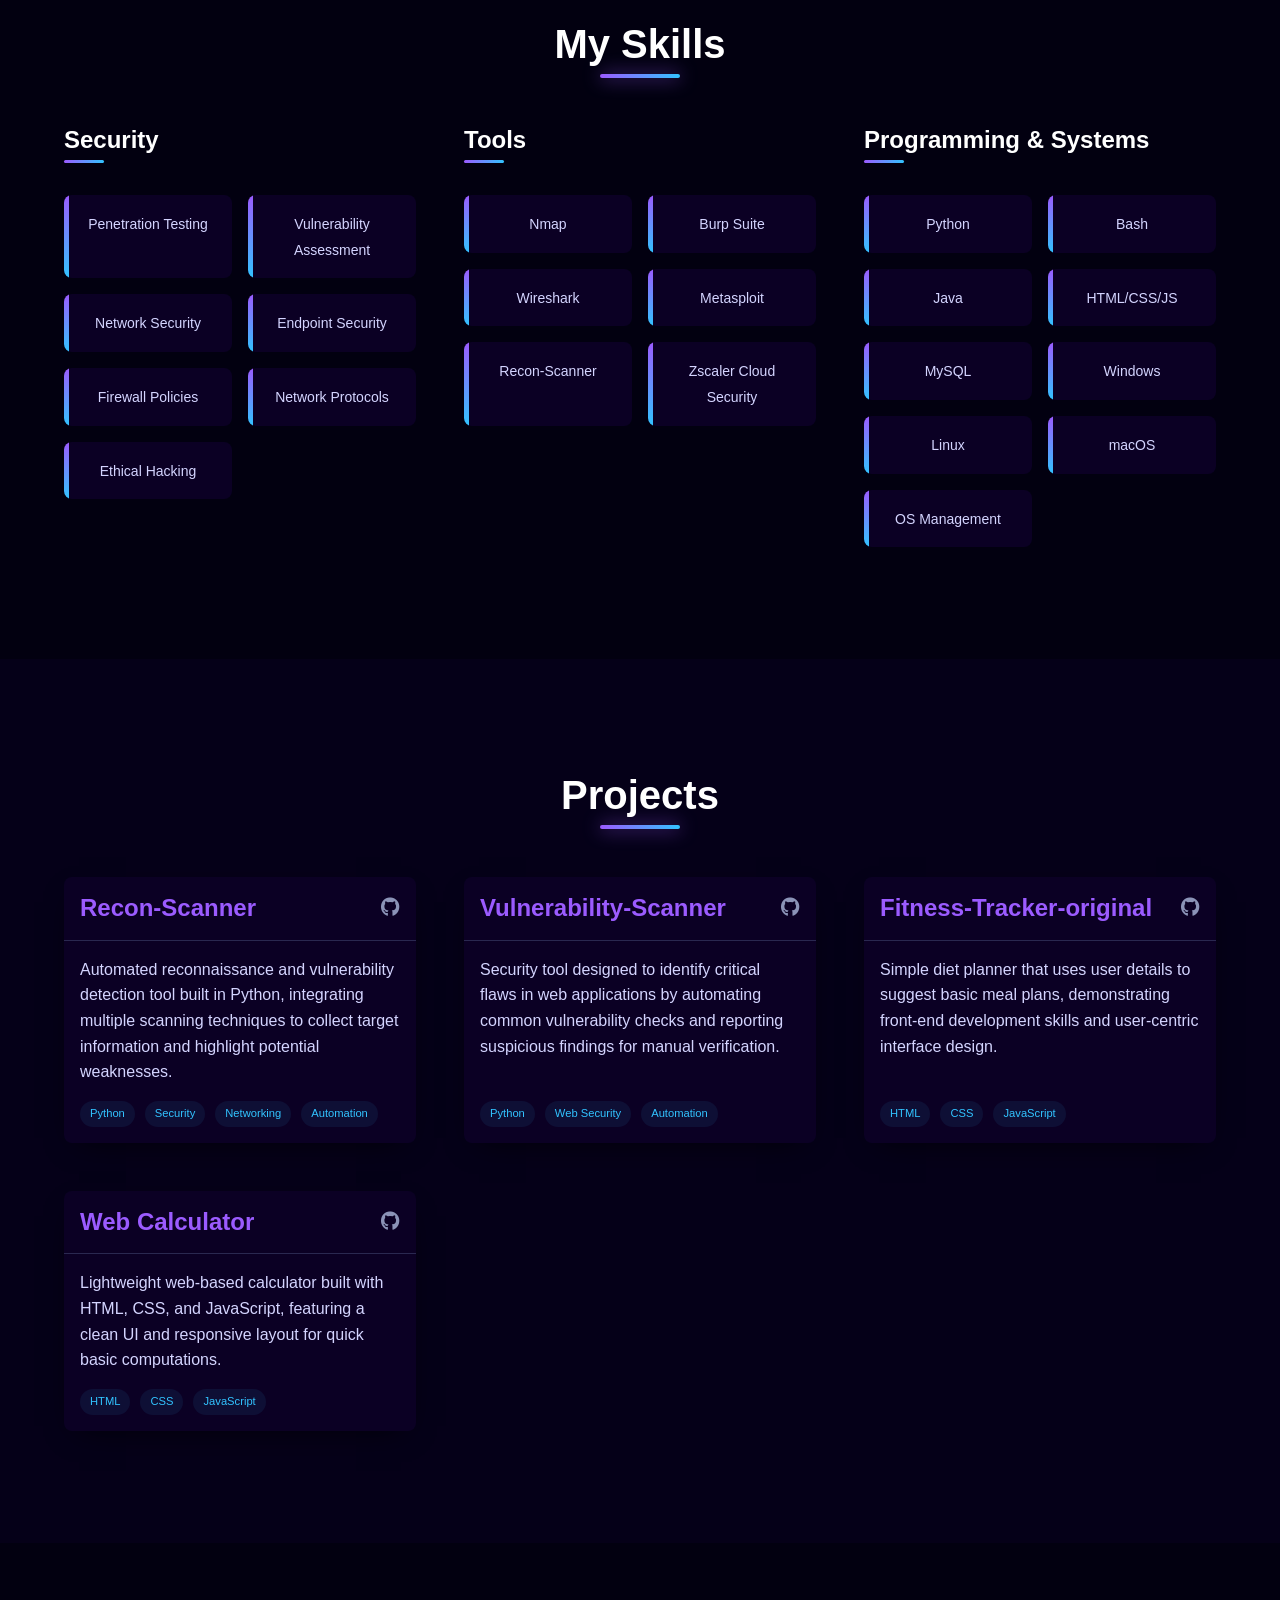
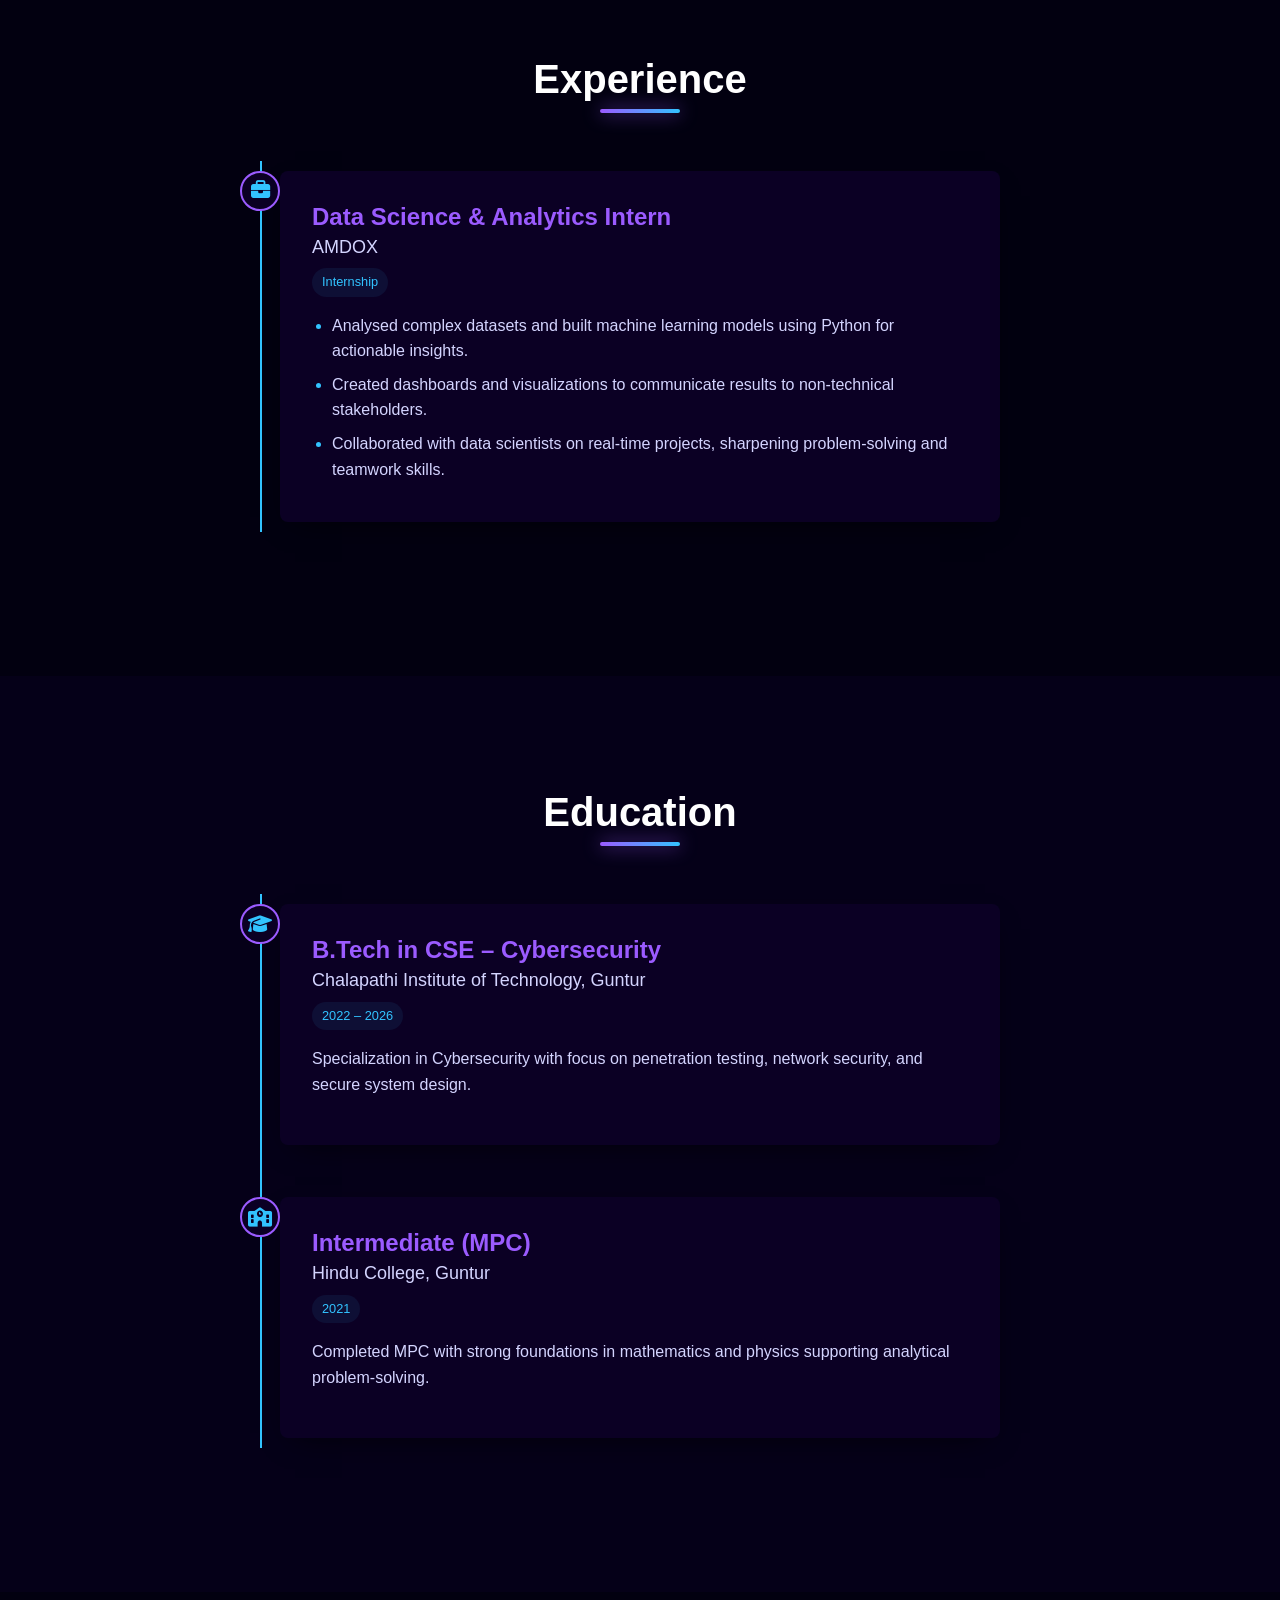
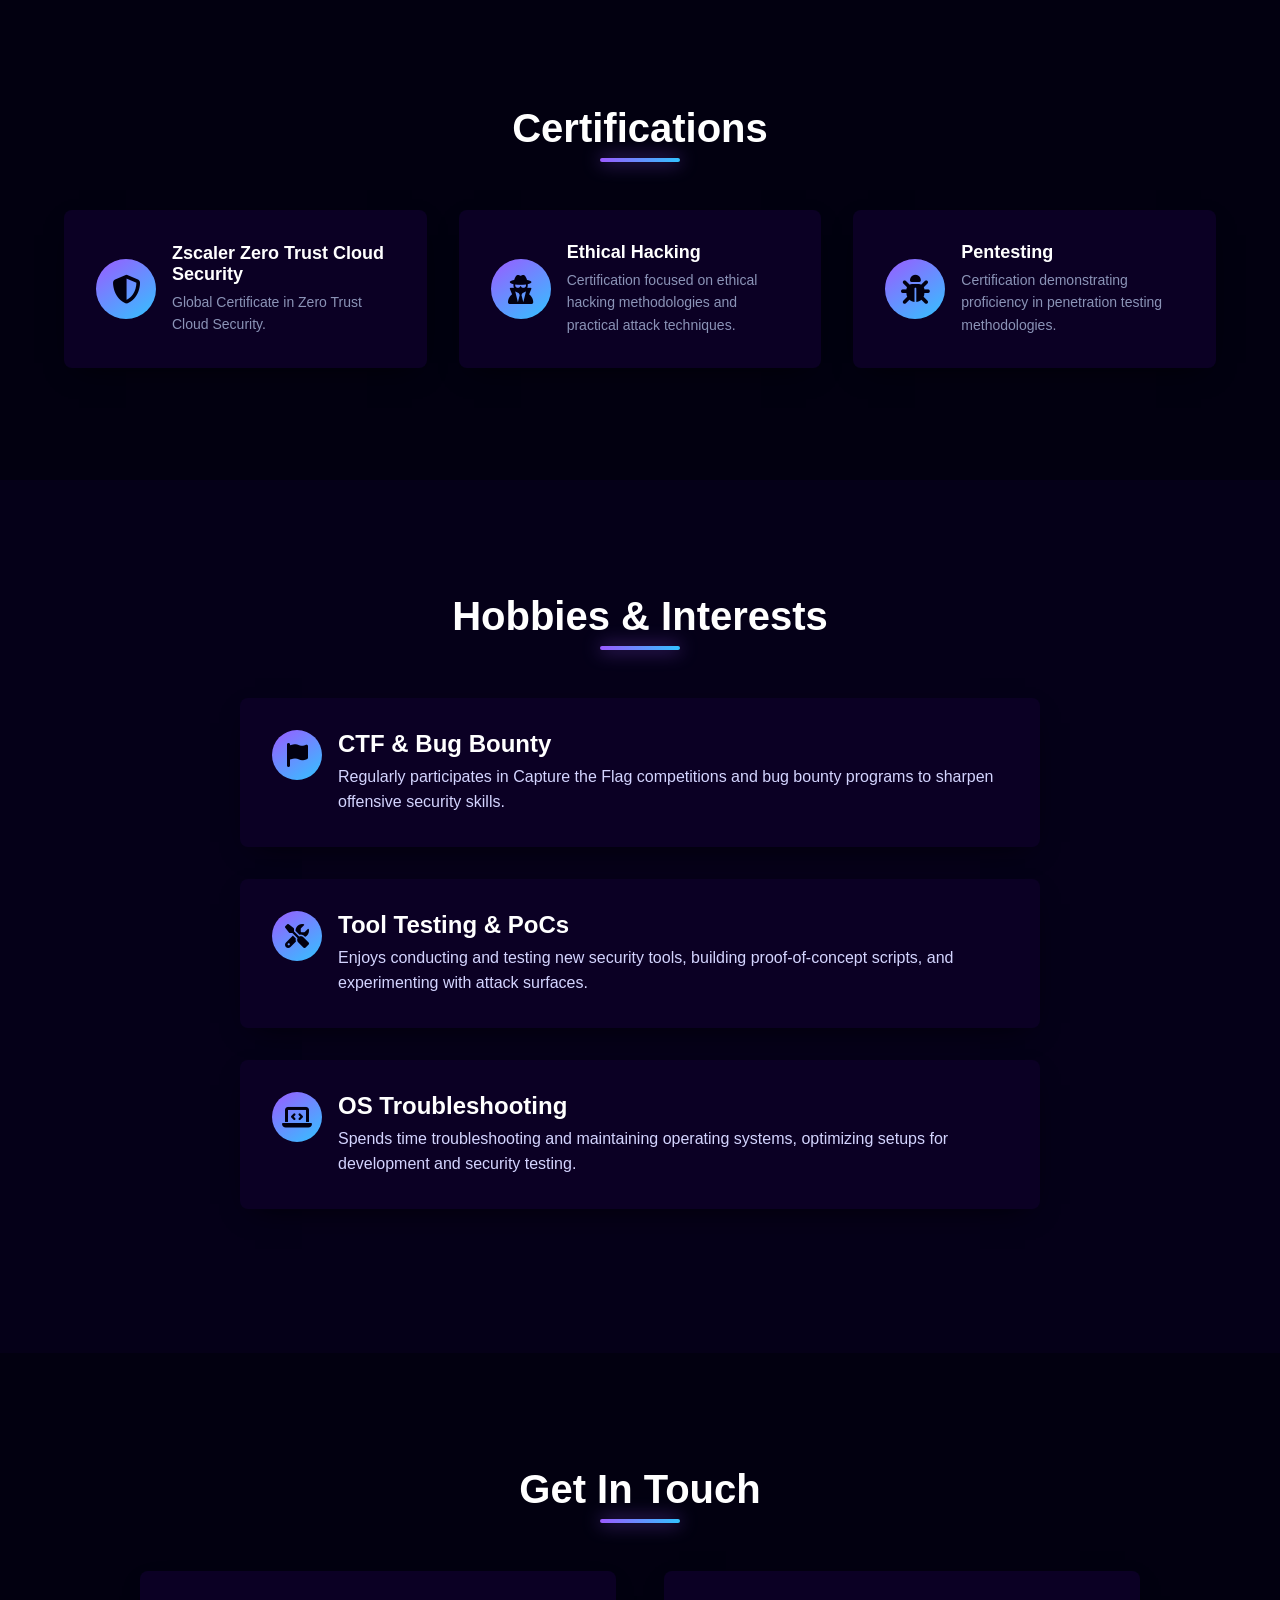
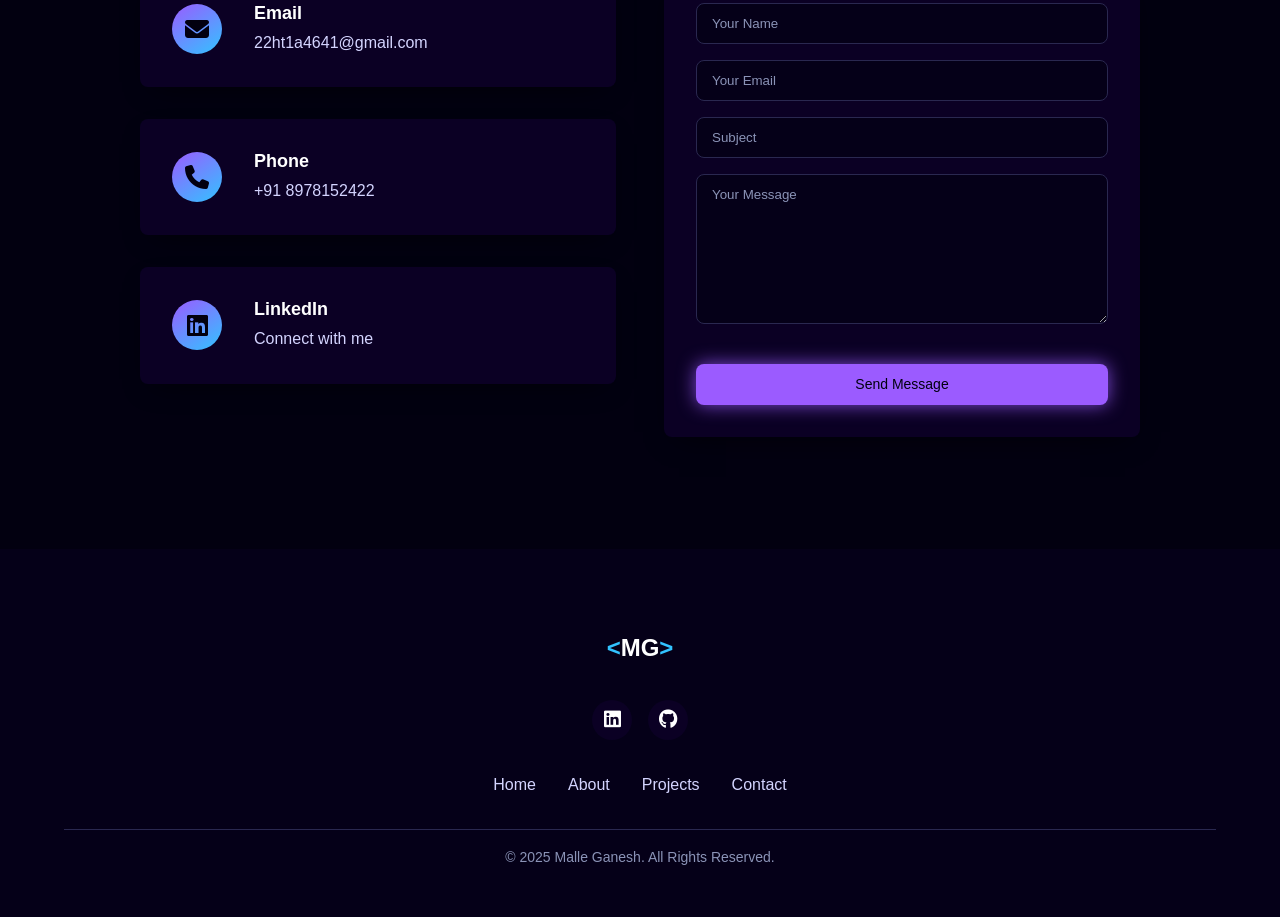
==== commit 33fea1c3: "Update social media links in index.html Updated social media links to point to actual profiles." ====
--- a/index.html
+++ b/index.html
@@ -20,7 +20,7 @@
     <div class="container">
       <nav>
         <div class="logo">
-          <a href="#home"><span>&lt;</span>MG<span>&gt;</span></a>
+          <a href="#home"><span>&lt;</span>Malle-Ganesh<span>&gt;</span></a>
         </div>
         <ul class="nav-links">
           <li><a href="#home">Home</a></li>
@@ -61,8 +61,8 @@
           </div>
           <div class="social-icons">
             <!-- replace # with your actual profiles -->
-            <a href="#" target="_blank"><i class="fab fa-linkedin"></i></a>
-            <a href="#" target="_blank"><i class="fab fa-github"></i></a>
+            <a href="https://www.linkedin.com/in/malle-ganesh-2a43062ba/" target="_blank"><i class="fab fa-linkedin"></i></a>
+            <a href="https://github.com/deadpool7641" target="_blank"><i class="fab fa-github"></i></a>
           </div>
         </div>
         <div class="hero-image">
@@ -183,7 +183,7 @@
           <div class="project-header">
             <h3>Recon-Scanner</h3>
             <div class="project-links">
-              <a href="#" target="_blank"><i class="fab fa-github"></i></a>
+              <a href="https://github.com/deadpool7641/Recon-Scanner" target="_blank"><i class="fab fa-github"></i></a>
             </div>
           </div>
           <div class="project-body">
@@ -206,7 +206,7 @@
           <div class="project-header">
             <h3>Vulnerability-Scanner</h3>
             <div class="project-links">
-              <a href="#" target="_blank"><i class="fab fa-github"></i></a>
+              <a href="https://github.com/deadpool7641/vulnerability-scanner" target="_blank"><i class="fab fa-github"></i></a>
             </div>
           </div>
           <div class="project-body">
@@ -228,7 +228,7 @@
           <div class="project-header">
             <h3>Fitness-Tracker-original</h3>
             <div class="project-links">
-              <a href="#" target="_blank"><i class="fab fa-github"></i></a>
+              <a href="https://github.com/deadpool7641/Fitness-Tracker-original" target="_blank"><i class="fab fa-github"></i></a>
             </div>
           </div>
           <div class="project-body">
@@ -249,7 +249,7 @@
           <div class="project-header">
             <h3>Web Calculator</h3>
             <div class="project-links">
-              <a href="#" target="_blank"><i class="fab fa-github"></i></a>
+              <a href="https://github.com/deadpool7641/Calculator" target="_blank"><i class="fab fa-github"></i></a>
             </div>
           </div>
           <div class="project-body">
@@ -440,7 +440,7 @@
             </div>
             <div class="text">
               <h3>LinkedIn</h3>
-              <p><a href="#" target="_blank">Connect with me</a></p>
+              <p><a href="https://www.linkedin.com/in/malle-ganesh-2a43062ba/" target="_blank">Connect with me</a></p>
             </div>
           </div>
         </div>
@@ -473,8 +473,8 @@
           <a href="#home"><span>&lt;</span>MG<span>&gt;</span></a>
         </div>
         <div class="footer-social">
-          <a href="#" target="_blank"><i class="fab fa-linkedin"></i></a>
-          <a href="#" target="_blank"><i class="fab fa-github"></i></a>
+          <a href="https://www.linkedin.com/in/malle-ganesh-2a43062ba/" target="_blank"><i class="fab fa-linkedin"></i></a>
+          <a href="https://github.com/deadpool7641" target="_blank"><i class="fab fa-github"></i></a>
         </div>
         <div class="footer-links">
           <a href="#home">Home</a>
--- a/style.css
+++ b/style.css
@@ -1,614 +1,1399 @@
 /* ====================
-Variables & Themes
+Variables & Colors
 ==================== */
+
 :root {
-    /* Premium Corporate Dark Theme */
-    --bg-main: #0f172a;        /* Deep Slate */
-    --bg-secondary: #1e293b;   /* Lighter Slate */
-    --bg-card: #1e293b;        /* Card Background */
-    
-    --accent-primary: #3b82f6; /* Professional Blue */
-    --accent-hover: #60a5fa;   /* Lighter Blue */
-    --accent-dark: #2563eb;    /* Darker Blue */
-    
-    --text-primary: #f8fafc;   /* White-ish */
-    --text-secondary: #cbd5e1; /* Light Gray */
-    --text-muted: #94a3b8;     /* Muted Gray */
-    
-    --border-light: rgba(255, 255, 255, 0.05);
-    --border-accent: rgba(59, 130, 246, 0.3);
-    
-    --font-heading: 'Poppins', sans-serif;
-    --font-body: 'Inter', sans-serif;
-    
-    --transition: all 0.3s cubic-bezier(0.4, 0, 0.2, 1);
-    --shadow-sm: 0 4px 6px -1px rgba(0, 0, 0, 0.1), 0 2px 4px -1px rgba(0, 0, 0, 0.06);
-    --shadow-lg: 0 10px 15px -3px rgba(0, 0, 0, 0.2), 0 4px 6px -2px rgba(0, 0, 0, 0.1);
-}
-  
+  /* Royal purple + blue + black */
+  --primary-dark: #020010;         /* Deep nearly-black */
+  --secondary-dark: #050018;       /* Dark purple/indigo */
+  --tertiary-dark: #0b0024;        /* Richer purple */
+
+  --accent-color: #5d5dff;         /* Royal blue */
+  --accent-hover: #8f7bff;         /* Lighter hover blue */
+  --accent-color-2: #9b5bff;       /* Royal purple */
+  --accent-color-3: #32c3ff;       /* Neon blue */
+
+  --text-primary: #ffffff;
+  --text-secondary: #d4d4ff;       /* Slight purple tint */
+  --text-muted: #8b93b7;
+
+  --border-color: #2a2850;
+  --success-color: #2de3b1;
+  --warning-color: #ffd447;
+  --error-color: #ff4b81;
+
+  /* Typography */
+  --font-family: 'Poppins', sans-serif;
+  --fs-xl: 3.5rem;
+  --fs-l: 2.5rem;
+  --fs-m: 1.5rem;
+  --fs-s: 1.125rem;
+  --fs-xs: 0.875rem;
+
+  /* Spacing */
+  --spacing-xs: 0.5rem;
+  --spacing-s: 1rem;
+  --spacing-m: 2rem;
+  --spacing-l: 3rem;
+  --spacing-xl: 5rem;
+
+  /* Other */
+  --border-radius: 0.5rem;
+  --transition: all 0.3s ease;
+  --box-shadow: 0 10px 30px -15px rgba(0, 0, 0, 0.9);
+  --container-max-width: 1200px;
+  --glow-effect: 0 0 15px rgba(139, 92, 246, 0.9);
+}
+
 /* ====================
-Reset & Base
+Reset & Base Styles
 ==================== */
-*, *::before, *::after {
-    margin: 0;
-    padding: 0;
-    box-sizing: border-box;
-}
-  
+
+*,
+*::before,
+*::after {
+  margin: 0;
+  padding: 0;
+  box-sizing: border-box;
+}
+
 html {
-    scroll-behavior: smooth;
-}
-  
+  scroll-behavior: smooth;
+  scrollbar-width: thin;
+  scrollbar-color: var(--accent-color) var(--primary-dark);
+}
+
 body {
-    font-family: var(--font-body);
-    background-color: var(--bg-main);
-    color: var(--text-primary);
-    line-height: 1.7;
-    overflow-x: hidden;
-}
-  
-h1, h2, h3, h4 {
-    font-family: var(--font-heading);
-    color: var(--text-primary);
-    font-weight: 600;
-    line-height: 1.2;
-}
-
-a { text-decoration: none; color: inherit; transition: var(--transition); }
-ul { list-style: none; }
-img { max-width: 100%; display: block; }
-  
+  font-family: var(--font-family);
+  background-color: var(--primary-dark);
+  color: var(--text-primary);
+  line-height: 1.6;
+  overflow-x: hidden;
+}
+
+::-webkit-scrollbar {
+  width: 8px;
+}
+
+::-webkit-scrollbar-track {
+  background: var(--primary-dark);
+}
+
+::-webkit-scrollbar-thumb {
+  background-color: var(--accent-color);
+  border-radius: 6px;
+}
+
+h1,
+h2,
+h3,
+h4,
+h5,
+h6 {
+  margin-bottom: var(--spacing-s);
+  line-height: 1.2;
+  font-weight: 700;
+}
+
+h1 {
+  font-size: var(--fs-xl);
+  background: linear-gradient(45deg, #ffffff, var(--accent-color-2));
+  -webkit-background-clip: text;
+  -webkit-text-fill-color: transparent;
+  background-clip: text;
+  text-fill-color: transparent;
+  text-shadow: var(--glow-effect);
+}
+
+h2 {
+  font-size: var(--fs-l);
+}
+
+h3 {
+  font-size: var(--fs-m);
+}
+
+p {
+  margin-bottom: var(--spacing-s);
+}
+
+a {
+  color: var(--accent-color-3);
+  text-decoration: none;
+  transition: var(--transition);
+}
+
+a:hover {
+  color: var(--accent-hover);
+}
+
+img {
+  max-width: 100%;
+  height: auto;
+  display: block;
+}
+
+ul,
+ol {
+  list-style: none;
+  padding-left: 0;
+}
+
+button,
+.btn {
+  cursor: pointer;
+  border: none;
+  font-family: var(--font-family);
+  font-size: var(--fs-xs);
+  transition: var(--transition);
+}
+
 .container {
-    width: 90%;
-    max-width: 1100px; /* Tighter container for professional look */
-    margin: 0 auto;
-    padding: 0 1rem;
+  width: 90%;
+  max-width: var(--container-max-width);
+  margin: 0 auto;
+  padding: var(--spacing-m) 0;
+}
+
+.section-header {
+  text-align: center;
+  margin-bottom: var(--spacing-l);
+}
+
+.underline {
+  height: 4px;
+  width: 80px;
+  background: linear-gradient(90deg, var(--accent-color-2), var(--accent-color-3));
+  margin: 0 auto;
+  margin-top: -10px;
+  border-radius: 2px;
+  box-shadow: 0 0 18px rgba(155, 91, 255, 0.8);
+}
+
+.btn {
+  display: inline-block;
+  padding: 0.8rem 1.8rem;
+  border-radius: var(--border-radius);
+  font-weight: 500;
+  text-align: center;
+  margin-right: var(--spacing-s);
+  font-size: var(--fs-xs);
+}
+
+.primary-btn {
+  background-color: var(--accent-color-2);
+  color: var(--primary-dark);
+  box-shadow: 0 0 18px rgba(155, 91, 255, 0.8);
+}
+
+.primary-btn:hover {
+  background-color: var(--accent-hover);
+  color: var(--primary-dark);
+  transform: translateY(-3px);
+  box-shadow: 0 0 24px rgba(155, 91, 255, 0.9);
+}
+
+.secondary-btn {
+  background-color: transparent;
+  color: var(--accent-color-3);
+  border: 1px solid var(--accent-color-3);
+  box-shadow: 0 0 14px rgba(50, 195, 255, 0.5);
+}
+
+.secondary-btn:hover {
+  background-color: rgba(50, 195, 255, 0.1);
+  transform: translateY(-3px);
+  box-shadow: 0 0 22px rgba(50, 195, 255, 0.9);
 }
 
 /* ====================
-Buttons & Utils
+Header & Navigation
 ==================== */
-.btn {
-    display: inline-block;
-    padding: 12px 28px;
-    border-radius: 6px;
-    font-weight: 500;
-    font-size: 0.95rem;
-    cursor: pointer;
-    transition: var(--transition);
-}
-
-.primary-btn {
-    background-color: var(--accent-primary);
-    color: #ffffff;
-    border: 1px solid var(--accent-primary);
-}
-
-.primary-btn:hover {
-    background-color: var(--accent-dark);
-    transform: translateY(-2px);
-}
-
-.secondary-btn {
-    background-color: transparent;
-    color: var(--text-primary);
-    border: 1px solid var(--border-light);
-    margin-left: 1rem;
-}
-
-.secondary-btn:hover {
-    border-color: var(--text-primary);
-    background-color: rgba(255,255,255,0.03);
-}
-
-.badge {
-    display: inline-block;
-    background: rgba(59, 130, 246, 0.1);
-    color: var(--accent-primary);
-    padding: 6px 14px;
-    border-radius: 50px;
-    font-size: 0.85rem;
-    font-weight: 600;
-    margin-bottom: 1.5rem;
-    border: 1px solid rgba(59, 130, 246, 0.2);
-}
-
-.section-header {
-    margin-bottom: 4rem;
-    text-align: left; /* Corporate alignment */
-}
-
-.section-header h2 {
-    font-size: 2.2rem;
-    position: relative;
-    display: inline-block;
+
+header {
+  position: fixed;
+  top: 0;
+  left: 0;
+  width: 100%;
+  z-index: 1000;
+  background-color: rgba(5, 0, 24, 0.9);
+  backdrop-filter: blur(10px);
+  -webkit-backdrop-filter: blur(10px);
+  box-shadow: 0 2px 10px rgba(0, 0, 0, 0.4);
+  transition: var(--transition);
+}
+
+nav {
+  display: flex;
+  justify-content: space-between;
+  align-items: center;
+  padding: 1rem 0;
+}
+
+.logo a {
+  font-size: var(--fs-m);
+  font-weight: 700;
+  color: var(--text-primary);
+  display: flex;
+  align-items: center;
+}
+
+.logo span {
+  color: var(--accent-color-3);
+  font-weight: 800;
+}
+
+.nav-links {
+  display: flex;
+  gap: var(--spacing-s);
+}
+
+.nav-links li a {
+  color: var(--text-secondary);
+  font-size: var(--fs-xs);
+  font-weight: 500;
+  padding: 0.5rem 0.8rem;
+  position: relative;
+}
+
+.nav-links li a::before {
+  content: '';
+  position: absolute;
+  bottom: 0;
+  left: 0;
+  height: 2px;
+  width: 0;
+  background-color: var(--accent-color-3);
+  transition: var(--transition);
+}
+
+.nav-links li a:hover {
+  color: var(--text-primary);
+}
+
+.nav-links li a:hover::before {
+  width: 100%;
+}
+
+.hamburger {
+  display: none;
+  cursor: pointer;
+}
+
+.hamburger .line {
+  width: 25px;
+  height: 2px;
+  background-color: var(--text-primary);
+  margin: 6px 0;
+  transition: var(--transition);
+}
+
+/* Header scroll state */
+.header-scroll {
+  background-color: rgba(2, 0, 16, 0.98);
+  box-shadow: 0 10px 20px rgba(0, 0, 0, 0.4);
 }
 
 /* ====================
-Navigation
+Hero Section (Matrix style)
 ==================== */
-header {
-    position: fixed;
-    top: 0;
-    width: 100%;
-    z-index: 1000;
-    background-color: rgba(15, 23, 42, 0.85);
-    backdrop-filter: blur(12px);
-    border-bottom: 1px solid var(--border-light);
-    padding: 1rem 0;
-    transition: var(--transition);
-}
-
-nav {
-    display: flex;
-    justify-content: space-between;
-    align-items: center;
-}
-
-.logo a {
-    font-size: 1.5rem;
-    font-weight: 700;
-    letter-spacing: -0.5px;
-}
-
-.logo .dot { color: var(--accent-primary); }
-
-.nav-links { display: flex; gap: 2.5rem; }
-
-.nav-links a {
-    font-size: 0.9rem;
-    color: var(--text-secondary);
-    font-weight: 500;
-}
-
-.nav-links a:hover { color: var(--accent-primary); }
-
-.hamburger { display: none; cursor: pointer; }
-.hamburger .line {
-    width: 25px; height: 2px;
-    background-color: var(--text-primary);
-    margin: 5px 0;
-    transition: var(--transition);
-}
-
-/* ====================
-Hero Section
-==================== */
+
 .hero {
-    min-height: 90vh;
-    display: flex;
-    align-items: center;
-    padding-top: 80px;
-    background: radial-gradient(circle at 80% 20%, rgba(59, 130, 246, 0.08) 0%, transparent 50%);
+  min-height: 100vh;
+  display: flex;
+  align-items: center;
+  padding-top: 80px;
+  background-color: var(--primary-dark);
+  position: relative;
+  overflow: hidden;
+}
+
+/* Purple/blue radial glow + grid */
+.hero::before {
+  content: '';
+  position: absolute;
+  inset: 0;
+  background:
+    radial-gradient(circle at 0% 0%, rgba(155, 91, 255, 0.25) 0%, transparent 55%),
+    radial-gradient(circle at 100% 0%, rgba(50, 195, 255, 0.25) 0%, transparent 55%),
+    radial-gradient(circle at 0% 100%, rgba(155, 91, 255, 0.2) 0%, transparent 55%),
+    radial-gradient(circle at 100% 100%, rgba(50, 195, 255, 0.2) 0%, transparent 55%),
+    linear-gradient(rgba(88, 101, 242, 0.08) 1px, transparent 1px),
+    linear-gradient(90deg, rgba(88, 101, 242, 0.08) 1px, transparent 1px);
+  background-size:
+    100% 100%,
+    100% 100%,
+    100% 100%,
+    100% 100%,
+    40px 40px,
+    40px 40px;
+  mix-blend-mode: screen;
+  opacity: 0.95;
+  z-index: 1;
 }
 
 .hero-content {
-    display: grid;
-    grid-template-columns: 1.2fr 1fr;
-    gap: 3rem;
-    align-items: center;
+  display: flex;
+  justify-content: space-between;
+  align-items: center;
+  gap: var(--spacing-l);
+  position: relative;
+  z-index: 2;
+}
+
+.hero-text {
+  flex: 1;
 }
 
 .hero-text h1 {
-    font-size: 3.5rem;
-    margin-bottom: 1.5rem;
-    line-height: 1.1;
-    background: linear-gradient(to right, #ffffff, #94a3b8);
-    -webkit-background-clip: text;
-    -webkit-text-fill-color: transparent;
+  margin-bottom: var(--spacing-xs);
+}
+
+.hero-text h2 {
+  font-size: var(--fs-m);
+  font-weight: 600;
+  color: var(--accent-color-3);
+  margin-bottom: var(--spacing-s);
 }
 
 .hero-text p {
-    font-size: 1.1rem;
-    color: var(--text-muted);
-    margin-bottom: 2.5rem;
-    max-width: 540px;
+  color: var(--text-secondary);
+  margin-bottom: var(--spacing-m);
+  max-width: 600px;
+}
+
+.cta-buttons {
+  margin-bottom: var(--spacing-m);
 }
 
 .social-icons {
-    margin-top: 2.5rem;
-    display: flex;
-    gap: 1.5rem;
+  display: flex;
+  gap: var(--spacing-s);
 }
 
 .social-icons a {
-    font-size: 1.3rem;
-    color: var(--text-muted);
-}
-.social-icons a:hover { color: var(--accent-primary); transform: translateY(-2px); }
-
-/* Abstract Graphic */
+  display: inline-flex;
+  align-items: center;
+  justify-content: center;
+  width: 40px;
+  height: 40px;
+  background-color: var(--tertiary-dark);
+  border-radius: 50%;
+  transition: var(--transition);
+}
+
+.social-icons a:hover {
+  background-color: var(--accent-color-3);
+  transform: translateY(-3px);
+  box-shadow: 0 0 15px rgba(50, 195, 255, 0.8);
+}
+
+.social-icons i {
+  color: var(--text-primary);
+  font-size: 1.2rem;
+}
+
+.social-icons a:hover i {
+  color: var(--primary-dark);
+}
+
 .hero-image {
-    display: flex;
-    justify-content: center;
-}
-
-.abstract-shape {
-    width: 300px;
-    height: 300px;
-    background: linear-gradient(45deg, var(--bg-secondary), var(--bg-main));
-    border-radius: 30px;
-    border: 1px solid var(--border-light);
-    box-shadow: 0 0 60px rgba(59, 130, 246, 0.1);
-    display: flex;
-    align-items: center;
-    justify-content: center;
-    position: relative;
-    transform: rotate(10deg);
-}
-
-.shape-inner {
-    font-size: 6rem;
-    color: var(--accent-primary);
-    transform: rotate(-10deg);
+  flex: 1;
+  display: flex;
+  justify-content: center;
+  align-items: center;
+}
+
+.security-graphic {
+  position: relative;
+  width: 320px;
+  height: 320px;
+  display: flex;
+  justify-content: center;
+  align-items: center;
+  overflow: hidden;
+}
+
+/* Central shield glowing in purple/blue */
+.shield {
+  position: relative;
+  font-size: 7rem;
+  color: var(--accent-color-2);
+  animation: pulse 2s infinite;
+  text-shadow:
+    0 0 18px rgba(155, 91, 255, 1),
+    0 0 32px rgba(50, 195, 255, 0.9);
+}
+
+/* Concentric ripple */
+.ripple {
+  position: absolute;
+  top: 50%;
+  left: 50%;
+  transform: translate(-50%, -50%);
+  width: 150px;
+  height: 150px;
+  border: 1px solid var(--accent-color-3);
+  border-radius: 50%;
+  animation: ripple 2.2s linear infinite;
+}
+
+/* Matrix‑style code layer */
+.binary {
+  position: absolute;
+  inset: 0;
+  font-family: monospace;
+  font-size: 0.75rem;
+  color: #32c3ff;
+  opacity: 0.7;
+  pointer-events: none;
+  background-image:
+    linear-gradient(
+      to bottom,
+      rgba(50, 195, 255, 0.08) 0,
+      rgba(50, 195, 255, 0.4) 2px,
+      transparent 2px,
+      transparent 16px
+    );
+  background-size: 100% 18px;
+  mix-blend-mode: screen;
+  animation: matrix-fall 1.8s linear infinite;
+}
+
+/* Extra diagonal binary text overlay */
+.security-graphic::after {
+  content: '01 10 11 00 11 01 10 01 11 00 10 11';
+  position: absolute;
+  top: 10%;
+  left: 5%;
+  right: 5%;
+  bottom: 10%;
+  font-family: monospace;
+  font-size: 0.7rem;
+  color: rgba(50, 195, 255, 0.7);
+  opacity: 0.6;
+  white-space: pre-wrap;
+  line-height: 1.4;
+  transform: rotate(-12deg);
+  text-shadow:
+    0 0 8px rgba(50, 195, 255, 0.9),
+    0 0 16px rgba(0, 0, 0, 0.9);
+}
+
+@keyframes pulse {
+  0% {
+    transform: scale(1);
+    text-shadow: 0 0 10px rgba(155, 91, 255, 0.6);
+  }
+  50% {
+    transform: scale(1.05);
+    text-shadow: 0 0 22px rgba(155, 91, 255, 1);
+  }
+  100% {
+    transform: scale(1);
+    text-shadow: 0 0 10px rgba(155, 91, 255, 0.6);
+  }
+}
+
+@keyframes ripple {
+  0% {
+    width: 0;
+    height: 0;
+    opacity: 0.9;
+  }
+  100% {
+    width: 200px;
+    height: 200px;
+    opacity: 0;
+  }
+}
+
+@keyframes matrix-fall {
+  0% {
+    background-position-y: 0;
+  }
+  100% {
+    background-position-y: 18px;
+  }
 }
 
 /* ====================
 About Section
 ==================== */
+
 .about {
-    padding: 6rem 0;
-    background-color: var(--bg-main);
+  background-color: var(--secondary-dark);
+  padding: var(--spacing-xl) 0;
 }
 
 .about-content {
-    display: grid;
-    grid-template-columns: 3fr 2fr;
-    gap: 4rem;
+  display: grid;
+  grid-template-columns: 3fr 2fr;
+  gap: var(--spacing-l);
+  align-items: center;
 }
 
 .about-text p {
-    color: var(--text-secondary);
-    margin-bottom: 1.5rem;
-}
-
-.contact-info-card {
-    background-color: var(--bg-card);
-    padding: 2rem;
-    border-radius: 12px;
-    border: 1px solid var(--border-light);
-}
-
-.contact-info-card h3 {
-    margin-bottom: 1.5rem;
-    font-size: 1.2rem;
-}
-
-.info-row {
-    display: flex;
-    align-items: center;
-    margin-bottom: 1rem;
-    color: var(--text-secondary);
-    font-size: 0.95rem;
-}
-
-.info-row i {
-    width: 30px;
-    color: var(--accent-primary);
+  color: var(--text-secondary);
+  margin-bottom: var(--spacing-s);
+}
+
+.contact-info {
+  background-color: var(--tertiary-dark);
+  padding: var(--spacing-m);
+  border-radius: var(--border-radius);
+  box-shadow: var(--box-shadow);
+}
+
+.contact-item {
+  display: flex;
+  align-items: center;
+  margin-bottom: var(--spacing-s);
+}
+
+.contact-item i {
+  color: var(--accent-color-3);
+  font-size: 1.2rem;
+  margin-right: var(--spacing-s);
+  width: 20px;
+}
+
+.contact-item span {
+  color: var(--text-secondary);
 }
 
 /* ====================
 Skills Section
 ==================== */
+
 .skills {
-    padding: 6rem 0;
-    background-color: var(--bg-secondary);
+  padding: var(--spacing-xl) 0;
+  background-color: var(--primary-dark);
 }
 
 .skills-container {
-    display: grid;
-    grid-template-columns: repeat(auto-fit, minmax(300px, 1fr));
-    gap: 2rem;
-}
-
-.skill-category {
-    background-color: var(--bg-main);
-    padding: 2rem;
-    border-radius: 12px;
-    border: 1px solid var(--border-light);
-    transition: var(--transition);
-}
-
-.skill-category:hover {
-    border-color: var(--border-accent);
-    transform: translateY(-5px);
-}
-
-.cat-header {
-    display: flex;
-    align-items: center;
-    gap: 1rem;
-    margin-bottom: 1.5rem;
-}
-
-.cat-header i {
-    font-size: 1.2rem;
-    color: var(--accent-primary);
-}
-
-.cat-header h3 { font-size: 1.1rem; }
+  display: grid;
+  grid-template-columns: repeat(auto-fit, minmax(300px, 1fr));
+  gap: var(--spacing-l);
+}
+
+.skill-category h3 {
+  position: relative;
+  display: inline-block;
+  margin-bottom: var(--spacing-m);
+  padding-bottom: var(--spacing-xs);
+}
+
+.skill-category h3::after {
+  content: '';
+  position: absolute;
+  left: 0;
+  bottom: 0;
+  width: 40px;
+  height: 3px;
+  background: linear-gradient(90deg, var(--accent-color-2), var(--accent-color-3));
+  border-radius: 2px;
+}
 
 .skills-grid {
-    display: flex;
-    flex-wrap: wrap;
-    gap: 0.8rem;
+  display: grid;
+  grid-template-columns: repeat(auto-fill, minmax(120px, 1fr));
+  gap: var(--spacing-s);
 }
 
 .skill-item {
-    font-size: 0.85rem;
-    background-color: var(--bg-secondary);
-    color: var(--text-secondary);
-    padding: 6px 14px;
-    border-radius: 6px;
-    border: 1px solid var(--border-light);
+  background-color: var(--tertiary-dark);
+  border-radius: var(--border-radius);
+  padding: var(--spacing-s);
+  text-align: center;
+  transition: var(--transition);
+  cursor: default;
+  position: relative;
+  overflow: hidden;
+}
+
+.skill-item::before {
+  content: '';
+  position: absolute;
+  top: 0;
+  left: 0;
+  width: 5px;
+  height: 100%;
+  background: linear-gradient(180deg, var(--accent-color-2), var(--accent-color-3));
+  transition: var(--transition);
+}
+
+.skill-item:hover {
+  transform: translateY(-5px);
+  box-shadow:
+    var(--box-shadow),
+    0 0 18px rgba(155, 91, 255, 0.8);
+}
+
+.skill-item span {
+  color: var(--text-secondary);
+  font-weight: 500;
+  font-size: var(--fs-xs);
 }
 
 /* ====================
 Projects Section
 ==================== */
+
 .projects {
-    padding: 6rem 0;
-    background-color: var(--bg-main);
+  background-color: var(--secondary-dark);
+  padding: var(--spacing-xl) 0;
 }
 
 .projects-grid {
-    display: grid;
-    grid-template-columns: repeat(auto-fill, minmax(320px, 1fr));
-    gap: 2rem;
+  display: grid;
+  grid-template-columns: repeat(auto-fill, minmax(350px, 1fr));
+  gap: var(--spacing-l);
 }
 
 .project-card {
-    background-color: var(--bg-card);
-    border: 1px solid var(--border-light);
-    border-radius: 12px;
-    padding: 2rem;
-    transition: var(--transition);
-    display: flex;
+  background-color: var(--tertiary-dark);
+  border-radius: var(--border-radius);
+  overflow: hidden;
+  box-shadow: var(--box-shadow);
+  transition: var(--transition);
+  height: 100%;
+  display: flex;
+  flex-direction: column;
+}
+
+.project-card:hover {
+  transform: translateY(-10px);
+  box-shadow:
+    0 20px 30px -15px rgba(0, 0, 0, 0.8),
+    0 0 18px rgba(155, 91, 255, 0.9);
+  border: 1px solid rgba(155, 91, 255, 0.4);
+}
+
+.project-header {
+  padding: var(--spacing-s);
+  border-bottom: 1px solid var(--border-color);
+  display: flex;
+  justify-content: space-between;
+  align-items: center;
+}
+
+.project-header h3 {
+  margin-bottom: 0;
+  color: var(--accent-color-2);
+}
+
+.project-links {
+  display: flex;
+  gap: var(--spacing-xs);
+}
+
+.project-links a {
+  color: var(--text-muted);
+  font-size: 1.2rem;
+}
+
+.project-links a:hover {
+  color: var(--accent-color-3);
+}
+
+.project-body {
+  padding: var(--spacing-s);
+  flex-grow: 1;
+  display: flex;
+  flex-direction: column;
+}
+
+.project-description {
+  color: var(--text-secondary);
+  margin-bottom: var(--spacing-s);
+  flex-grow: 1;
+}
+
+.project-tech {
+  display: flex;
+  flex-wrap: wrap;
+  gap: 10px;
+  margin-top: auto;
+}
+
+.project-tech span {
+  background-color: rgba(50, 195, 255, 0.08);
+  color: var(--accent-color-3);
+  padding: 4px 10px;
+  border-radius: 20px;
+  font-size: 0.7rem;
+  font-weight: 500;
+}
+
+/* ====================
+Timeline Styles (Experience & Education)
+==================== */
+
+.experience,
+.education {
+  padding: var(--spacing-xl) 0;
+}
+
+.experience {
+  background-color: var(--primary-dark);
+}
+
+.education {
+  background-color: var(--secondary-dark);
+}
+
+.timeline {
+  position: relative;
+  max-width: 800px;
+  margin: 0 auto;
+}
+
+.timeline::after {
+  content: '';
+  position: absolute;
+  width: 2px;
+  background-color: var(--accent-color-3);
+  top: 0;
+  bottom: 0;
+  left: 20px;
+}
+
+.timeline-item {
+  padding: 10px 40px;
+  position: relative;
+  margin-bottom: var(--spacing-m);
+}
+
+.timeline-icon {
+  position: absolute;
+  width: 40px;
+  height: 40px;
+  left: 0;
+  background-color: var(--tertiary-dark);
+  border: 2px solid var(--accent-color-2);
+  border-radius: 50%;
+  z-index: 1;
+  display: flex;
+  align-items: center;
+  justify-content: center;
+}
+
+.timeline-icon i {
+  color: var(--accent-color-3);
+  font-size: 1.2rem;
+}
+
+.timeline-content {
+  padding: var(--spacing-m);
+  background-color: var(--tertiary-dark);
+  border-radius: var(--border-radius);
+  box-shadow: var(--box-shadow);
+  transition: var(--transition);
+}
+
+.timeline-content:hover {
+  transform: translateY(-5px);
+  box-shadow:
+    0 15px 30px -10px rgba(0, 0, 0, 0.9),
+    0 0 18px rgba(155, 91, 255, 0.8);
+}
+
+.timeline-content h3 {
+  color: var(--accent-color-2);
+  margin-bottom: 5px;
+}
+
+.timeline-content h4 {
+  color: var(--text-secondary);
+  font-size: var(--fs-s);
+  margin-bottom: 10px;
+  font-weight: 500;
+}
+
+.timeline-date {
+  display: inline-block;
+  padding: 4px 10px;
+  background-color: rgba(50, 195, 255, 0.08);
+  color: var(--accent-color-3);
+  border-radius: 20px;
+  font-size: 0.8rem;
+  margin-bottom: var(--spacing-s);
+}
+
+.timeline-content ul {
+  list-style-type: disc;
+  padding-left: 20px;
+  color: var(--text-secondary);
+}
+
+.timeline-content ul li {
+  margin-bottom: 8px;
+}
+
+.timeline-content ul li::marker {
+  color: var(--accent-color-3);
+}
+
+.timeline-content p {
+  color: var(--text-secondary);
+}
+
+/* ====================
+Certifications Section
+==================== */
+
+.certifications {
+  background-color: var(--primary-dark);
+  padding: var(--spacing-xl) 0;
+}
+
+.certifications-grid {
+  display: grid;
+  grid-template-columns: repeat(auto-fill, minmax(280px, 1fr));
+  gap: var(--spacing-m);
+}
+
+.certification-card {
+  background-color: var(--tertiary-dark);
+  border-radius: var(--border-radius);
+  padding: var(--spacing-m);
+  display: flex;
+  align-items: center;
+  box-shadow: var(--box-shadow);
+  transition: var(--transition);
+}
+
+.certification-card:hover {
+  transform: translateY(-5px);
+  box-shadow:
+    0 15px 30px -10px rgba(0, 0, 0, 0.9),
+    0 0 18px rgba(155, 91, 255, 0.9);
+}
+
+.certification-logo {
+  width: 60px;
+  height: 60px;
+  border-radius: 50%;
+  background: linear-gradient(145deg, var(--accent-color-2), var(--accent-color-3));
+  margin-right: var(--spacing-s);
+  display: flex;
+  align-items: center;
+  justify-content: center;
+  flex-shrink: 0;
+}
+
+.certification-logo i {
+  color: var(--primary-dark);
+  font-size: 1.8rem;
+}
+
+.certification-content {
+  flex-grow: 1;
+}
+
+.certification-content h3 {
+  font-size: var(--fs-s);
+  margin-bottom: 5px;
+}
+
+.certification-content p {
+  color: var(--text-muted);
+  font-size: var(--fs-xs);
+  margin-bottom: 0;
+}
+
+/* ====================
+Hobbies & Interests (Achievements)
+==================== */
+
+.achievements {
+  background-color: var(--secondary-dark);
+  padding: var(--spacing-xl) 0;
+}
+
+.achievements-list {
+  max-width: 800px;
+  margin: 0 auto;
+}
+
+.achievement-item {
+  display: flex;
+  align-items: flex-start;
+  margin-bottom: var(--spacing-m);
+  padding: var(--spacing-m);
+  background-color: var(--tertiary-dark);
+  border-radius: var(--border-radius);
+  box-shadow: var(--box-shadow);
+  transition: var(--transition);
+}
+
+.achievement-item:hover {
+  transform: translateY(-5px);
+  box-shadow:
+    0 15px 30px -10px rgba(0, 0, 0, 0.9),
+    0 0 18px rgba(155, 91, 255, 0.8);
+}
+
+.achievement-icon {
+  background: linear-gradient(145deg, var(--accent-color-2), var(--accent-color-3));
+  color: var(--primary-dark);
+  width: 50px;
+  height: 50px;
+  border-radius: 50%;
+  display: flex;
+  align-items: center;
+  justify-content: center;
+  margin-right: var(--spacing-s);
+  flex-shrink: 0;
+}
+
+.achievement-icon i {
+  font-size: 1.5rem;
+}
+
+.achievement-content {
+  flex-grow: 1;
+}
+
+.achievement-content h3 {
+  margin-bottom: 5px;
+  color: var(--text-primary);
+}
+
+.achievement-content p {
+  color: var(--text-secondary);
+  margin-bottom: 0;
+}
+
+/* ====================
+Contact Section
+==================== */
+
+.contact {
+  background-color: var(--primary-dark);
+  padding: var(--spacing-xl) 0;
+}
+
+.contact-container {
+  display: grid;
+  grid-template-columns: 1fr 1fr;
+  gap: var(--spacing-l);
+  max-width: 1000px;
+  margin: 0 auto;
+}
+
+.contact-info-container {
+  display: flex;
+  flex-direction: column;
+  gap: var(--spacing-m);
+}
+
+.contact-info-item {
+  display: flex;
+  align-items: center;
+  padding: var(--spacing-m);
+  background-color: var(--tertiary-dark);
+  border-radius: var(--border-radius);
+  box-shadow: var(--box-shadow);
+  transition: var(--transition);
+}
+
+.contact-info-item:hover {
+  transform: translateY(-5px);
+  box-shadow:
+    0 15px 30px -10px rgba(0, 0, 0, 0.9),
+    0 0 18px rgba(155, 91, 255, 0.8);
+}
+
+.contact-info-item .icon {
+  width: 50px;
+  height: 50px;
+  border-radius: 50%;
+  background: linear-gradient(145deg, var(--accent-color-2), var(--accent-color-3));
+  display: flex;
+  align-items: center;
+  justify-content: center;
+  margin-right: var(--spacing-m);
+  flex-shrink: 0;
+}
+
+.contact-info-item .icon i {
+  color: var(--primary-dark);
+  font-size: 1.5rem;
+}
+
+.contact-info-item .text {
+  flex-grow: 1;
+}
+
+.contact-info-item .text h3 {
+  margin-bottom: 5px;
+  font-size: var(--fs-s);
+}
+
+.contact-info-item .text p,
+.contact-info-item .text a {
+  color: var(--text-secondary);
+  margin-bottom: 0;
+}
+
+.contact-form-container {
+  background-color: var(--tertiary-dark);
+  padding: var(--spacing-m);
+  border-radius: var(--border-radius);
+  box-shadow: var(--box-shadow);
+}
+
+.form-group {
+  margin-bottom: var(--spacing-s);
+}
+
+.form-group input,
+.form-group textarea {
+  width: 100%;
+  padding: 12px 15px;
+  background-color: var(--secondary-dark);
+  border: 1px solid var(--border-color);
+  border-radius: var(--border-radius);
+  color: var(--text-primary);
+  font-family: var(--font-family);
+  transition: var(--transition);
+}
+
+.form-group textarea {
+  min-height: 150px;
+  resize: vertical;
+}
+
+.form-group input:focus,
+.form-group textarea:focus {
+  outline: none;
+  border-color: var(--accent-color-3);
+  box-shadow: 0 0 0 2px rgba(50, 195, 255, 0.25);
+}
+
+.form-group input::placeholder,
+.form-group textarea::placeholder {
+  color: var(--text-muted);
+}
+
+.contact-form-container .primary-btn {
+  width: 100%;
+  margin-top: var(--spacing-s);
+}
+
+/* Success message in form */
+.success-message {
+  text-align: center;
+  color: var(--text-secondary);
+  padding: var(--spacing-m);
+}
+
+/* ====================
+Footer Section
+==================== */
+
+footer {
+  background-color: var(--secondary-dark);
+  padding: var(--spacing-l) 0 var(--spacing-s);
+}
+
+.footer-content {
+  text-align: center;
+}
+
+.footer-logo {
+  margin-bottom: var(--spacing-m);
+}
+
+.footer-logo a {
+  font-size: var(--fs-m);
+  font-weight: 700;
+  color: var(--text-primary);
+}
+
+.footer-logo span {
+  color: var(--accent-color-3);
+}
+
+.footer-social {
+  display: flex;
+  justify-content: center;
+  gap: var(--spacing-s);
+  margin-bottom: var(--spacing-m);
+}
+
+.footer-social a {
+  display: inline-flex;
+  align-items: center;
+  justify-content: center;
+  width: 40px;
+  height: 40px;
+  background-color: var(--tertiary-dark);
+  border-radius: 50%;
+  transition: var(--transition);
+}
+
+.footer-social a:hover {
+  background-color: var(--accent-color-3);
+  transform: translateY(-3px);
+}
+
+.footer-social i {
+  color: var(--text-primary);
+  font-size: 1.2rem;
+}
+
+.footer-social a:hover i {
+  color: var(--primary-dark);
+}
+
+.footer-links {
+  display: flex;
+  justify-content: center;
+  flex-wrap: wrap;
+  gap: var(--spacing-m);
+  margin-bottom: var(--spacing-m);
+}
+
+.footer-links a {
+  color: var(--text-secondary);
+  font-weight: 500;
+  transition: var(--transition);
+}
+
+.footer-links a:hover {
+  color: var(--accent-color-3);
+}
+
+.footer-bottom {
+  margin-top: var(--spacing-m);
+  padding-top: var(--spacing-s);
+  border-top: 1px solid var(--border-color);
+}
+
+.footer-bottom p {
+  color: var(--text-muted);
+  font-size: var(--fs-xs);
+  margin-bottom: 0;
+}
+
+/* ====================
+Section animation
+==================== */
+
+section {
+  opacity: 0;
+  transform: translateY(20px);
+  transition: opacity 0.6s ease-out, transform 0.6s ease-out;
+}
+
+.section-animate {
+  opacity: 1;
+  transform: translateY(0);
+}
+
+/* ====================
+Media Queries
+==================== */
+
+/* Large devices (up to 1200px) */
+@media only screen and (max-width: 1200px) {
+  :root {
+    --fs-xl: 3rem;
+    --fs-l: 2.2rem;
+    --fs-m: 1.3rem;
+  }
+
+  .nav-links {
+    gap: var(--spacing-xs);
+  }
+
+  .container {
+    width: 95%;
+  }
+}
+
+/* Medium devices (up to 992px) */
+@media only screen and (max-width: 992px) {
+  :root {
+    --fs-xl: 2.8rem;
+    --fs-l: 2rem;
+    --fs-m: 1.2rem;
+  }
+
+  .nav-links {
+    position: fixed;
+    top: 0;
+    right: -100%;
+    width: 250px;
+    height: 100vh;
+    background-color: var(--secondary-dark);
     flex-direction: column;
-}
-
-.project-card:hover {
-    border-color: var(--border-accent);
-    transform: translateY(-5px);
-    box-shadow: var(--shadow-lg);
-}
-
-.project-top {
-    display: flex;
-    justify-content: space-between;
+    justify-content: center;
     align-items: center;
-    margin-bottom: 1rem;
-}
-
-.project-top h3 { font-size: 1.2rem; }
-
-.github-link {
-    color: var(--text-muted);
-    font-size: 1.2rem;
-}
-.github-link:hover { color: var(--text-primary); }
-
-.project-content p {
-    color: var(--text-secondary);
-    font-size: 0.95rem;
-    margin-bottom: 2rem;
-    flex-grow: 1;
-}
-
-.project-tags {
-    margin-top: auto;
-    display: flex;
-    gap: 0.8rem;
-    font-size: 0.75rem;
-    color: var(--accent-primary);
-    font-weight: 600;
-    text-transform: uppercase;
-    letter-spacing: 0.5px;
-}
-
-/* ====================
-Timeline (Exp/Edu)
-==================== */
-.experience { background-color: var(--bg-secondary); padding: 6rem 0; }
-.education { background-color: var(--bg-main); padding: 6rem 0; }
-
-.timeline {
-    border-left: 2px solid var(--border-light);
-    margin-left: 10px;
-    padding-left: 40px;
-}
-
-.timeline-item {
-    position: relative;
-    margin-bottom: 3rem;
-}
-
-.timeline-marker {
-    position: absolute;
-    left: -47px;
-    top: 5px;
-    width: 12px;
-    height: 12px;
-    background-color: var(--accent-primary);
-    border-radius: 50%;
-    box-shadow: 0 0 0 4px rgba(59, 130, 246, 0.2);
-}
-
-.timeline-header h3 { font-size: 1.1rem; margin-bottom: 0.2rem; }
-
-.company {
+    transition: 0.5s;
+    z-index: 900;
+    box-shadow: -5px 0 15px rgba(0, 0, 0, 0.4);
+  }
+
+  .nav-active {
+    right: 0;
+  }
+
+  .hamburger {
     display: block;
+    z-index: 1000;
+  }
+
+  .hamburger.active .line:nth-child(1) {
+    transform: translateY(8px) rotate(45deg);
+  }
+
+  .hamburger.active .line:nth-child(2) {
+    opacity: 0;
+  }
+
+  .hamburger.active .line:nth-child(3) {
+    transform: translateY(-8px) rotate(-45deg);
+  }
+
+  .hero-content {
+    flex-direction: column;
+    text-align: center;
+  }
+
+  .hero-text p {
+    margin: 0 auto var(--spacing-m);
+  }
+
+  .social-icons {
+    justify-content: center;
+  }
+
+  .about-content,
+  .contact-container {
+    grid-template-columns: 1fr;
+  }
+
+  .projects-grid {
+    grid-template-columns: repeat(auto-fill, minmax(300px, 1fr));
+  }
+
+  .certifications-grid {
+    grid-template-columns: repeat(auto-fill, minmax(250px, 1fr));
+  }
+}
+
+/* Small devices (up to 768px) */
+@media only screen and (max-width: 768px) {
+  :root {
+    --fs-xl: 2.5rem;
+    --fs-l: 1.8rem;
+    --fs-m: 1.1rem;
+    --fs-s: 1rem;
+  }
+
+  .section-header {
+    margin-bottom: var(--spacing-m);
+  }
+
+  .skills-container {
+    gap: var(--spacing-m);
+  }
+
+  .skills-grid {
+    grid-template-columns: repeat(auto-fill, minmax(100px, 1fr));
+  }
+
+  .projects-grid {
+    grid-template-columns: 1fr;
+  }
+
+  .timeline::after {
+    left: 15px;
+  }
+
+  .timeline-icon {
+    width: 30px;
+    height: 30px;
+    left: 0;
+  }
+
+  .timeline-icon i {
     font-size: 0.9rem;
-    color: var(--accent-primary);
-    margin-bottom: 0.5rem;
-    font-weight: 500;
-}
-
-.timeline-date {
-    font-size: 0.85rem;
-    color: var(--text-muted);
-    margin-bottom: 1rem;
-    font-family: monospace;
-}
-
-.timeline-content ul {
-    list-style-type: disc;
-    padding-left: 1.2rem;
-    color: var(--text-secondary);
-    font-size: 0.95rem;
-}
-
-.timeline-content ul li { margin-bottom: 0.5rem; }
-
-/* ====================
-Certifications
-==================== */
-.certifications { padding: 6rem 0; background-color: var(--bg-secondary); }
-
-.certifications-grid {
-    display: grid;
-    grid-template-columns: repeat(auto-fill, minmax(300px, 1fr));
-    gap: 1.5rem;
-}
-
-.cert-card {
-    display: flex;
-    align-items: center;
-    background-color: var(--bg-main);
-    padding: 1.5rem;
-    border-radius: 8px;
-    border: 1px solid var(--border-light);
-    gap: 1rem;
-}
-
-.cert-icon {
-    width: 45px;
-    height: 45px;
-    background-color: rgba(59, 130, 246, 0.1);
-    border-radius: 8px;
-    display: flex;
-    align-items: center;
-    justify-content: center;
-    color: var(--accent-primary);
-    font-size: 1.2rem;
-}
-
-.cert-info h3 { font-size: 1rem; margin-bottom: 0.2rem; }
-.cert-info p { font-size: 0.85rem; color: var(--text-muted); }
-
-/* ====================
-Contact
-==================== */
-.contact { padding: 6rem 0; background-color: var(--bg-main); }
-
-.contact-wrapper {
-    max-width: 700px;
-}
-
-#contact-form {
-    display: flex;
+  }
+
+  .timeline-item {
+    padding-left: 30px;
+  }
+
+  .certifications-grid {
+    grid-template-columns: 1fr;
+  }
+
+  .contact-form-container {
+    margin-top: var(--spacing-m);
+  }
+}
+
+/* Extra small devices (up to 576px) */
+@media only screen and (max-width: 576px) {
+  :root {
+    --fs-xl: 2.2rem;
+    --fs-l: 1.6rem;
+    --fs-m: 1rem;
+    --spacing-xl: 3rem;
+    --spacing-l: 2rem;
+  }
+
+  .container {
+    width: 90%;
+    padding: var(--spacing-s) 0;
+  }
+
+  .hero {
+    padding-top: 60px;
+  }
+
+  .hero-text h2 {
+    font-size: 1rem;
+  }
+
+  .security-graphic {
+    width: 200px;
+    height: 200px;
+  }
+
+  .shield {
+    font-size: 5rem;
+  }
+
+  .binary {
+    font-size: 0.6rem;
+  }
+
+  .cta-buttons .btn {
+    display: block;
+    width: 100%;
+    margin-bottom: var(--spacing-xs);
+    margin-right: 0;
+  }
+
+  .achievement-item,
+  .contact-info-item {
     flex-direction: column;
-    gap: 1.5rem;
-}
-
-.form-row {
-    display: grid;
-    grid-template-columns: 1fr 1fr;
-    gap: 1.5rem;
-}
-
-.form-group label {
-    display: block;
-    font-size: 0.85rem;
-    color: var(--text-secondary);
-    margin-bottom: 0.5rem;
-    font-weight: 500;
-}
-
-.form-group input, .form-group textarea {
-    width: 100%;
-    padding: 12px;
-    background-color: var(--bg-secondary);
-    border: 1px solid var(--border-light);
-    border-radius: 6px;
-    color: var(--text-primary);
-    font-family: var(--font-body);
-    font-size: 0.95rem;
-    transition: var(--transition);
-}
-
-.form-group input:focus, .form-group textarea:focus {
-    outline: none;
-    border-color: var(--accent-primary);
-    background-color: rgba(30, 41, 59, 0.8);
-}
-
-.form-group textarea {
-    min-height: 150px;
-    resize: vertical;
-}
-
-/* ====================
-Footer
-==================== */
-footer {
-    padding: 3rem 0;
-    background-color: var(--bg-main);
-    border-top: 1px solid var(--border-light);
-}
-
-.footer-content {
-    display: flex;
-    justify-content: space-between;
-    align-items: center;
-}
-
-.footer-content p { color: var(--text-muted); font-size: 0.9rem; }
-
-.footer-social { display: flex; gap: 1.5rem; }
-.footer-social a { color: var(--text-secondary); }
-.footer-social a:hover { color: var(--accent-primary); }
-
-/* ====================
-Mobile Responsive
-==================== */
-@media (max-width: 992px) {
-    .hero-content, .about-content { grid-template-columns: 1fr; text-align: center; }
-    .section-header { text-align: center; }
-    .contact-info-card { text-align: left; max-width: 400px; margin: 0 auto; }
-    
-    .nav-links {
-        position: absolute;
-        right: 0px;
-        top: 60px;
-        background-color: var(--bg-secondary);
-        flex-direction: column;
-        width: 100%;
-        padding: 2rem;
-        gap: 1.5rem;
-        transform: translateY(-150%);
-        transition: var(--transition);
-        border-bottom: 1px solid var(--border-light);
-        align-items: center;
-    }
-    
-    .nav-active { transform: translateY(0); }
-    .hamburger { display: block; }
-    
-    .hero-text h1 { font-size: 2.5rem; }
-    .secondary-btn { margin-left: 0; margin-top: 1rem; display: block; width: 100%; }
-    .hero-image { margin-top: 3rem; }
-    
-    .form-row { grid-template-columns: 1fr; }
-}
-
-/* Scroll Animation Class */
-section {
-    opacity: 0;
-    transform: translateY(20px);
-    transition: opacity 0.6s ease-out, transform 0.6s ease-out;
-}
-.section-animate {
-    opacity: 1;
-    transform: translateY(0);
-}
+    align-items: flex-start;
+  }
+
+  .achievement-icon,
+  .contact-info-item .icon {
+    margin-bottom: var(--spacing-s);
+  }
+
+  .footer-links {
+    gap: var(--spacing-s);
+    flex-direction: column;
+  }
+}
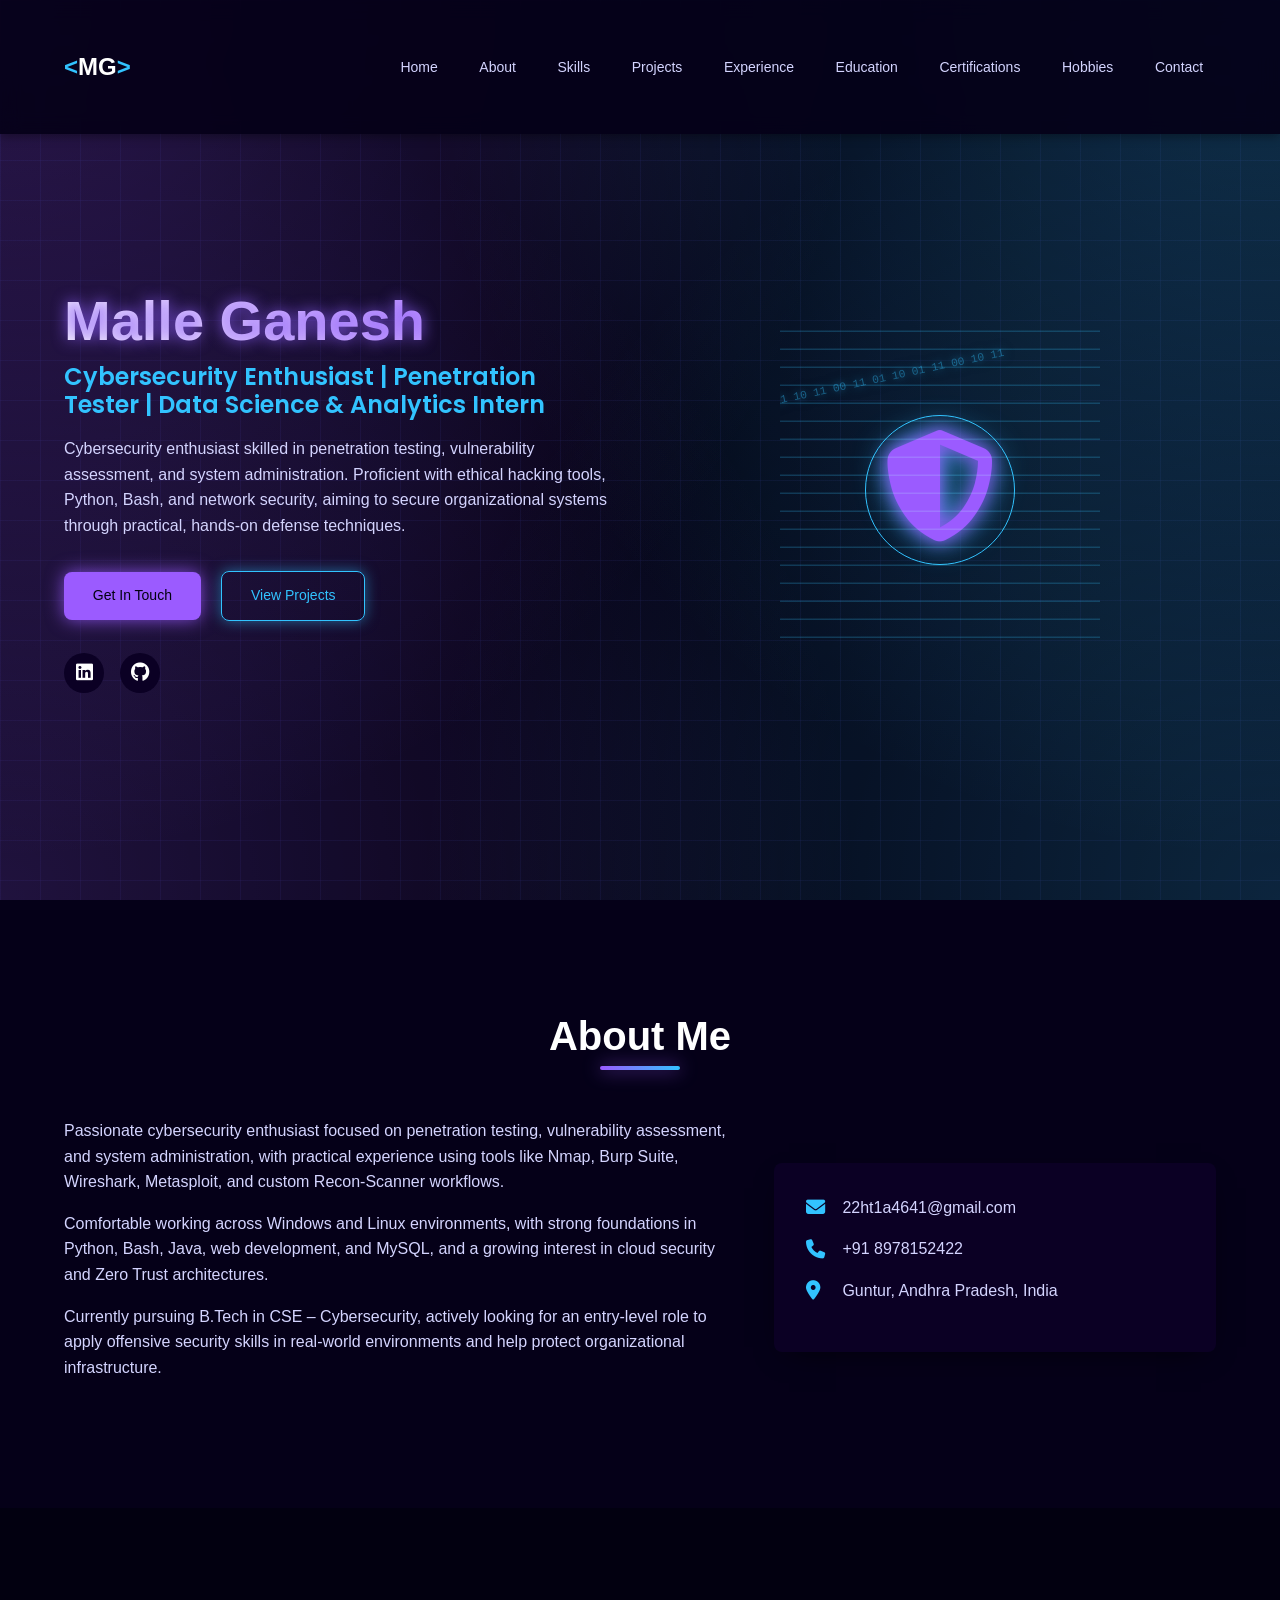
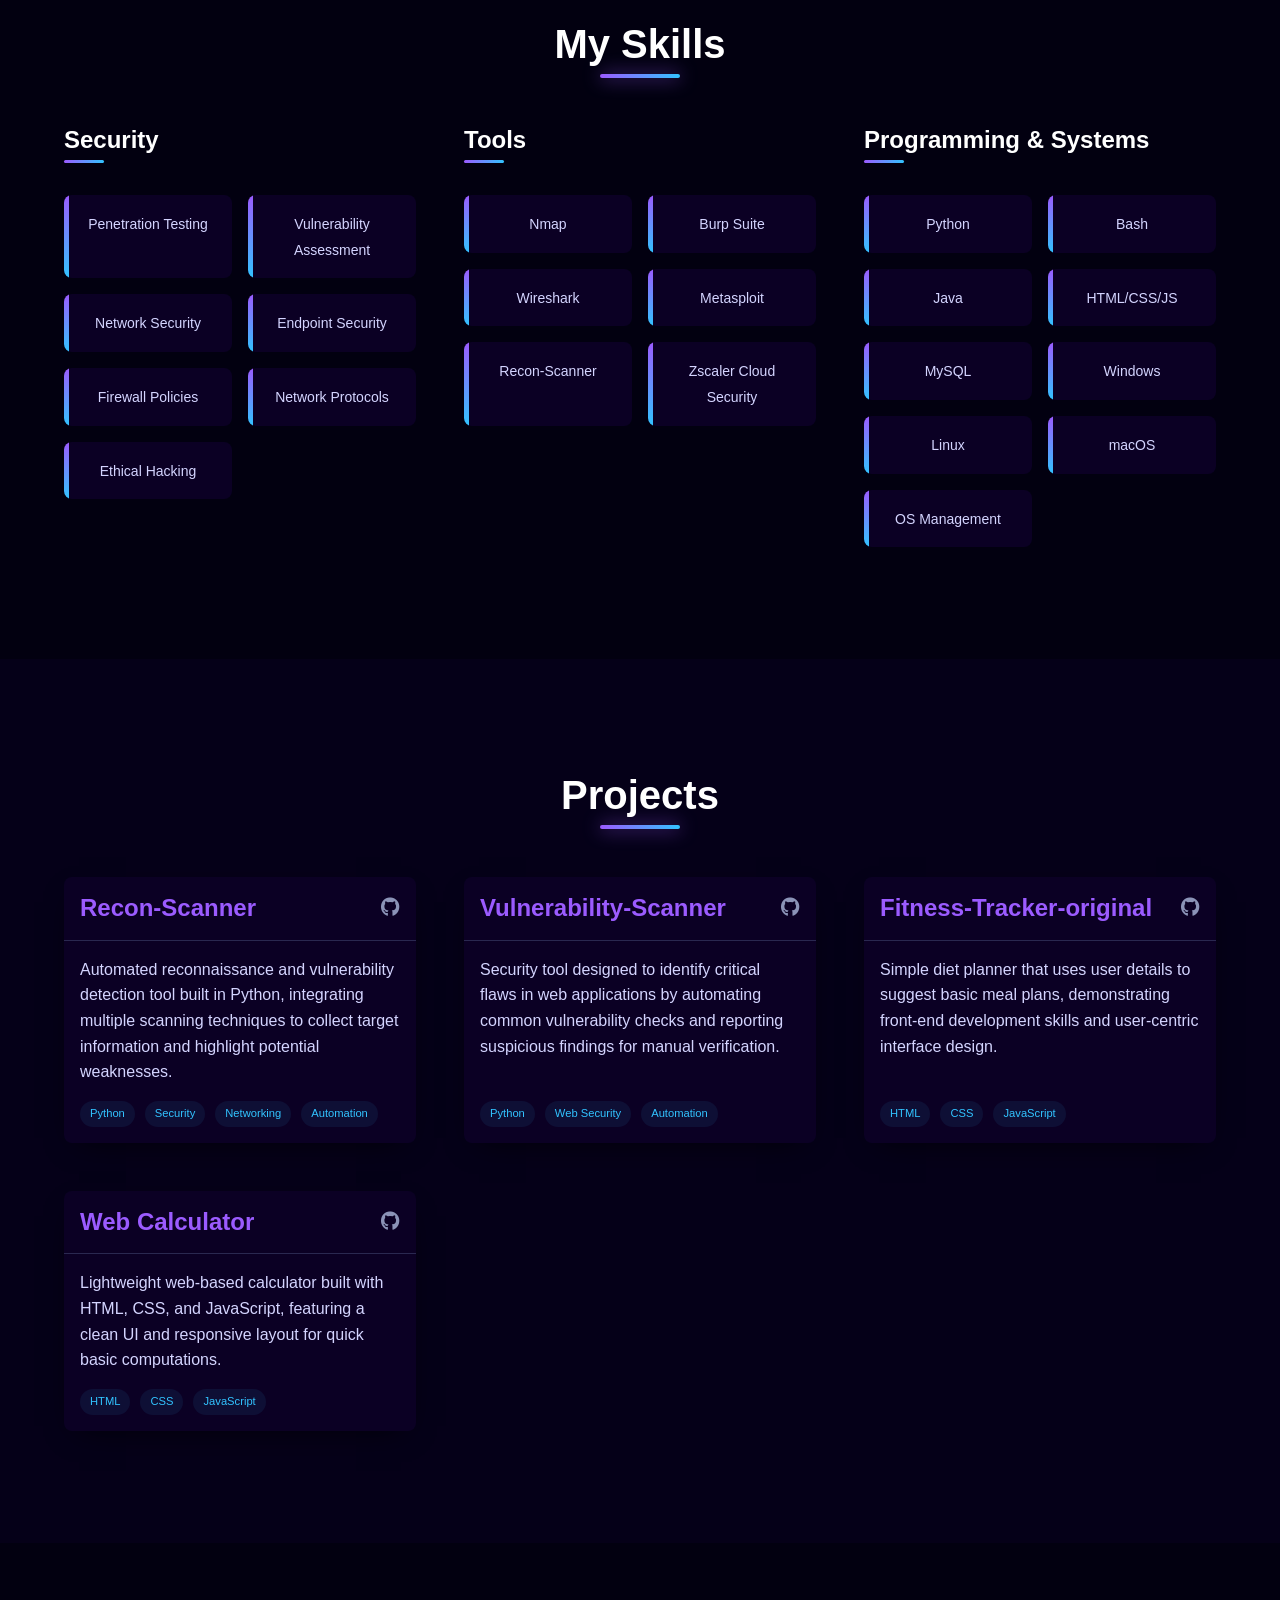
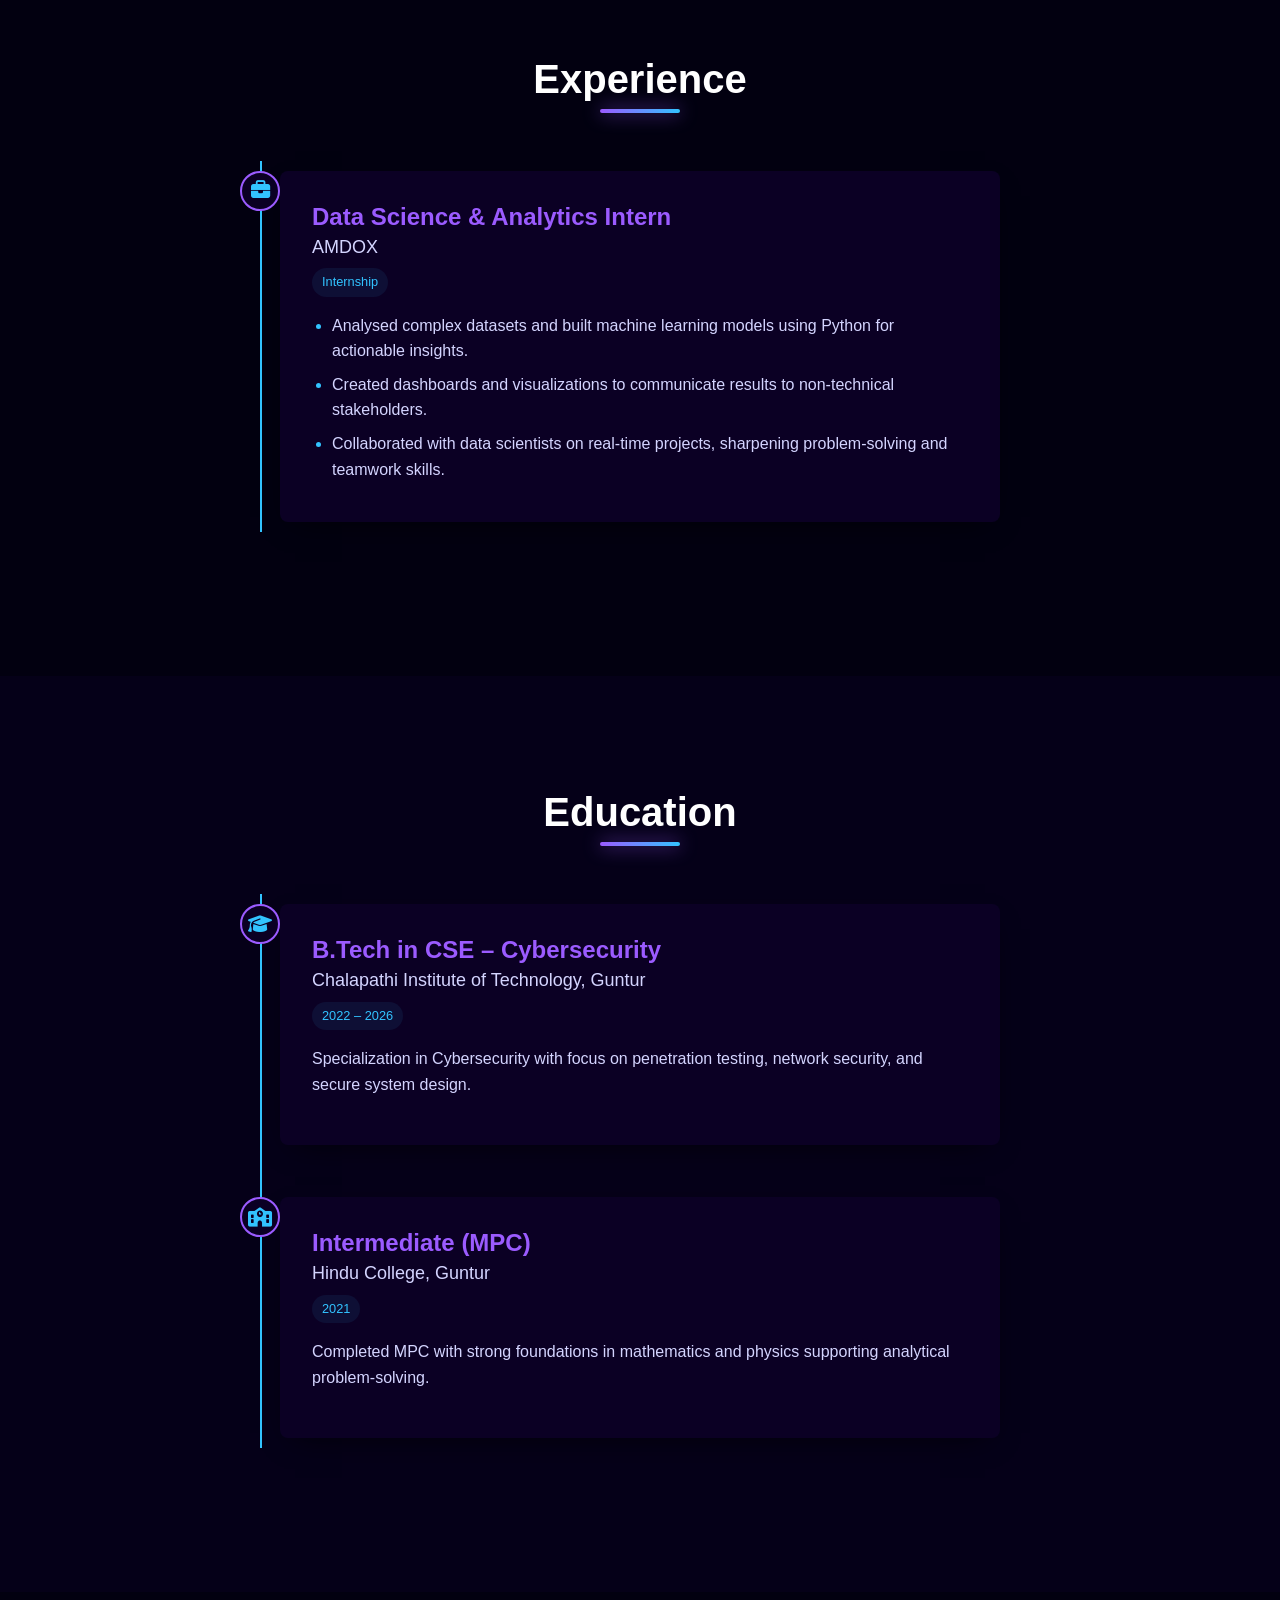
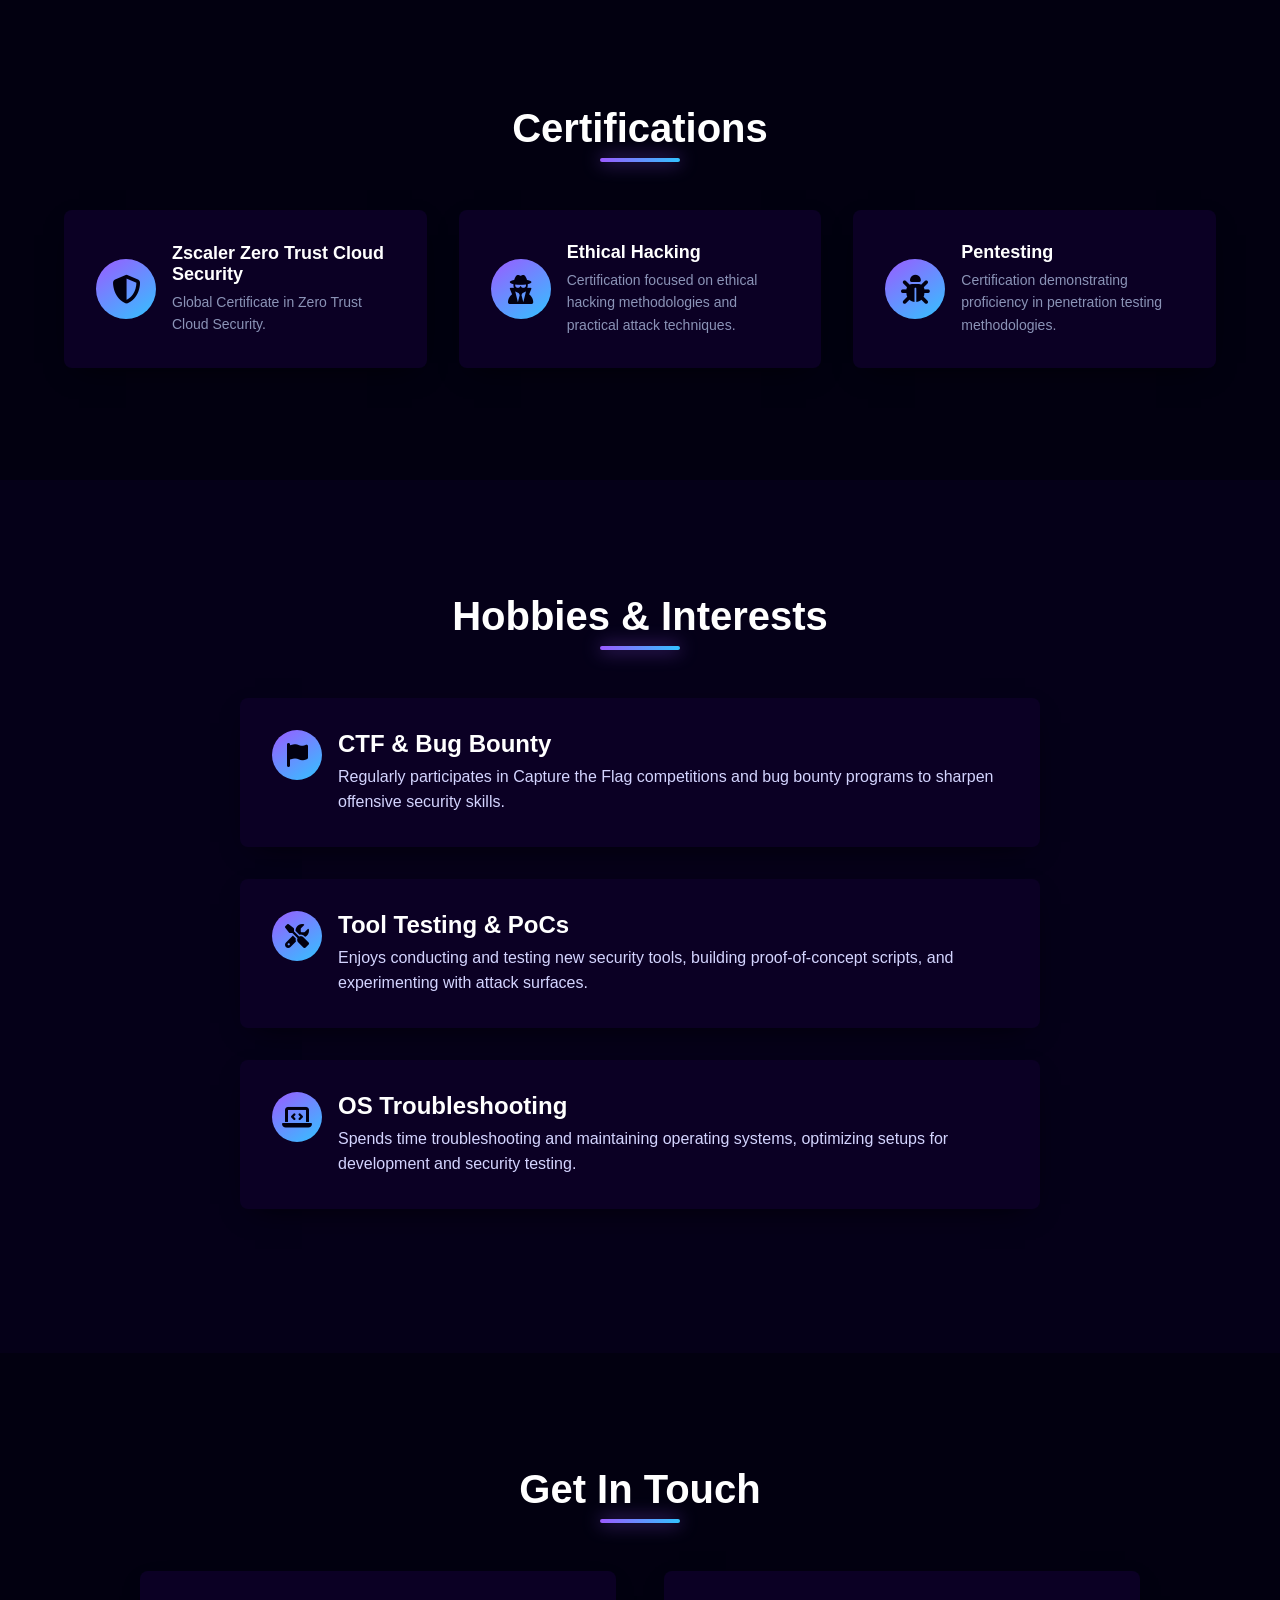
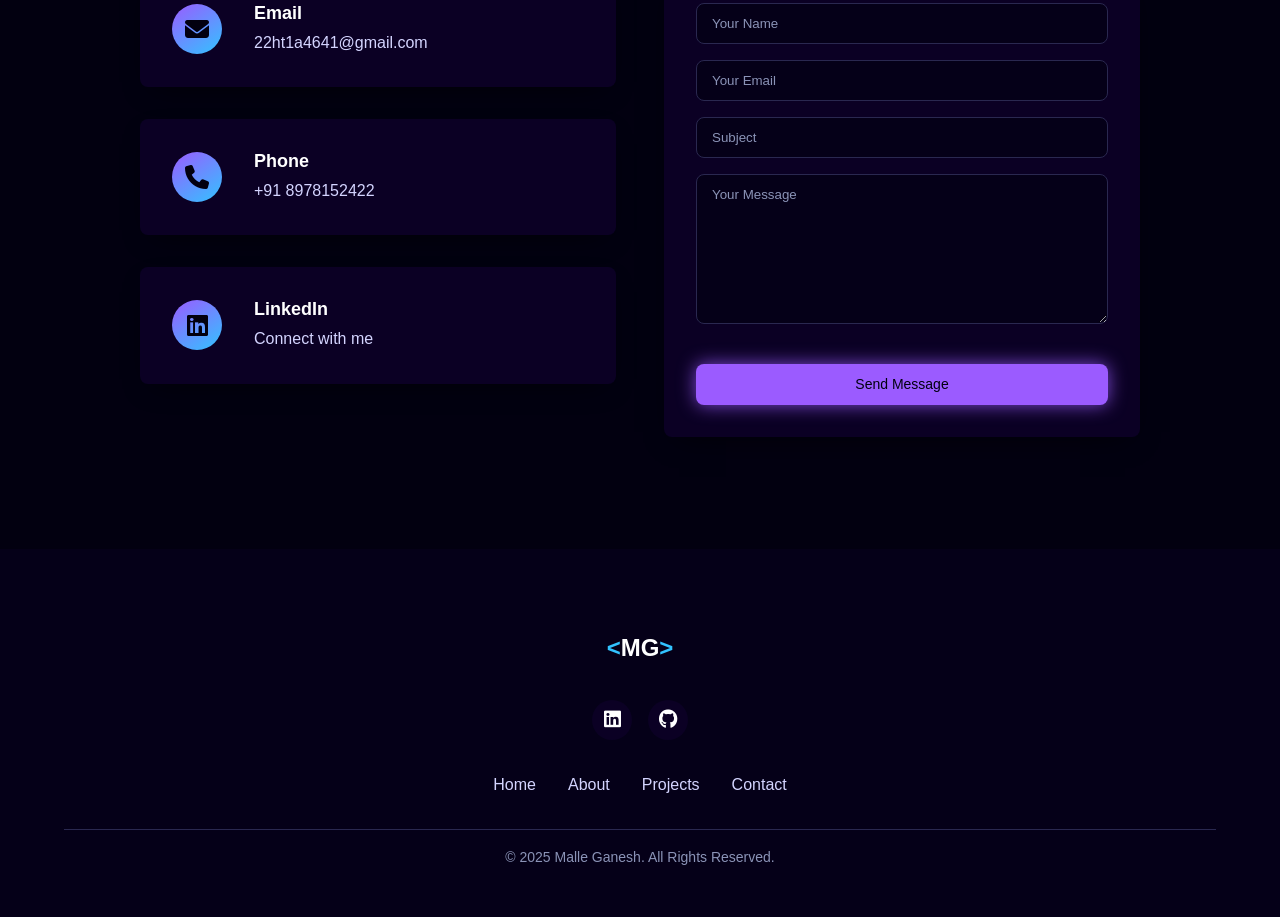
==== commit 99231b32: "Update logo link text from 'Malle-Ganesh' to 'MG'" ====
--- a/index.html
+++ b/index.html
@@ -20,7 +20,7 @@
     <div class="container">
       <nav>
         <div class="logo">
-          <a href="#home"><span>&lt;</span>Malle-Ganesh<span>&gt;</span></a>
+          <a href="#home"><span>&lt;</span>MG<span>&gt;</span></a>
         </div>
         <ul class="nav-links">
           <li><a href="#home">Home</a></li>
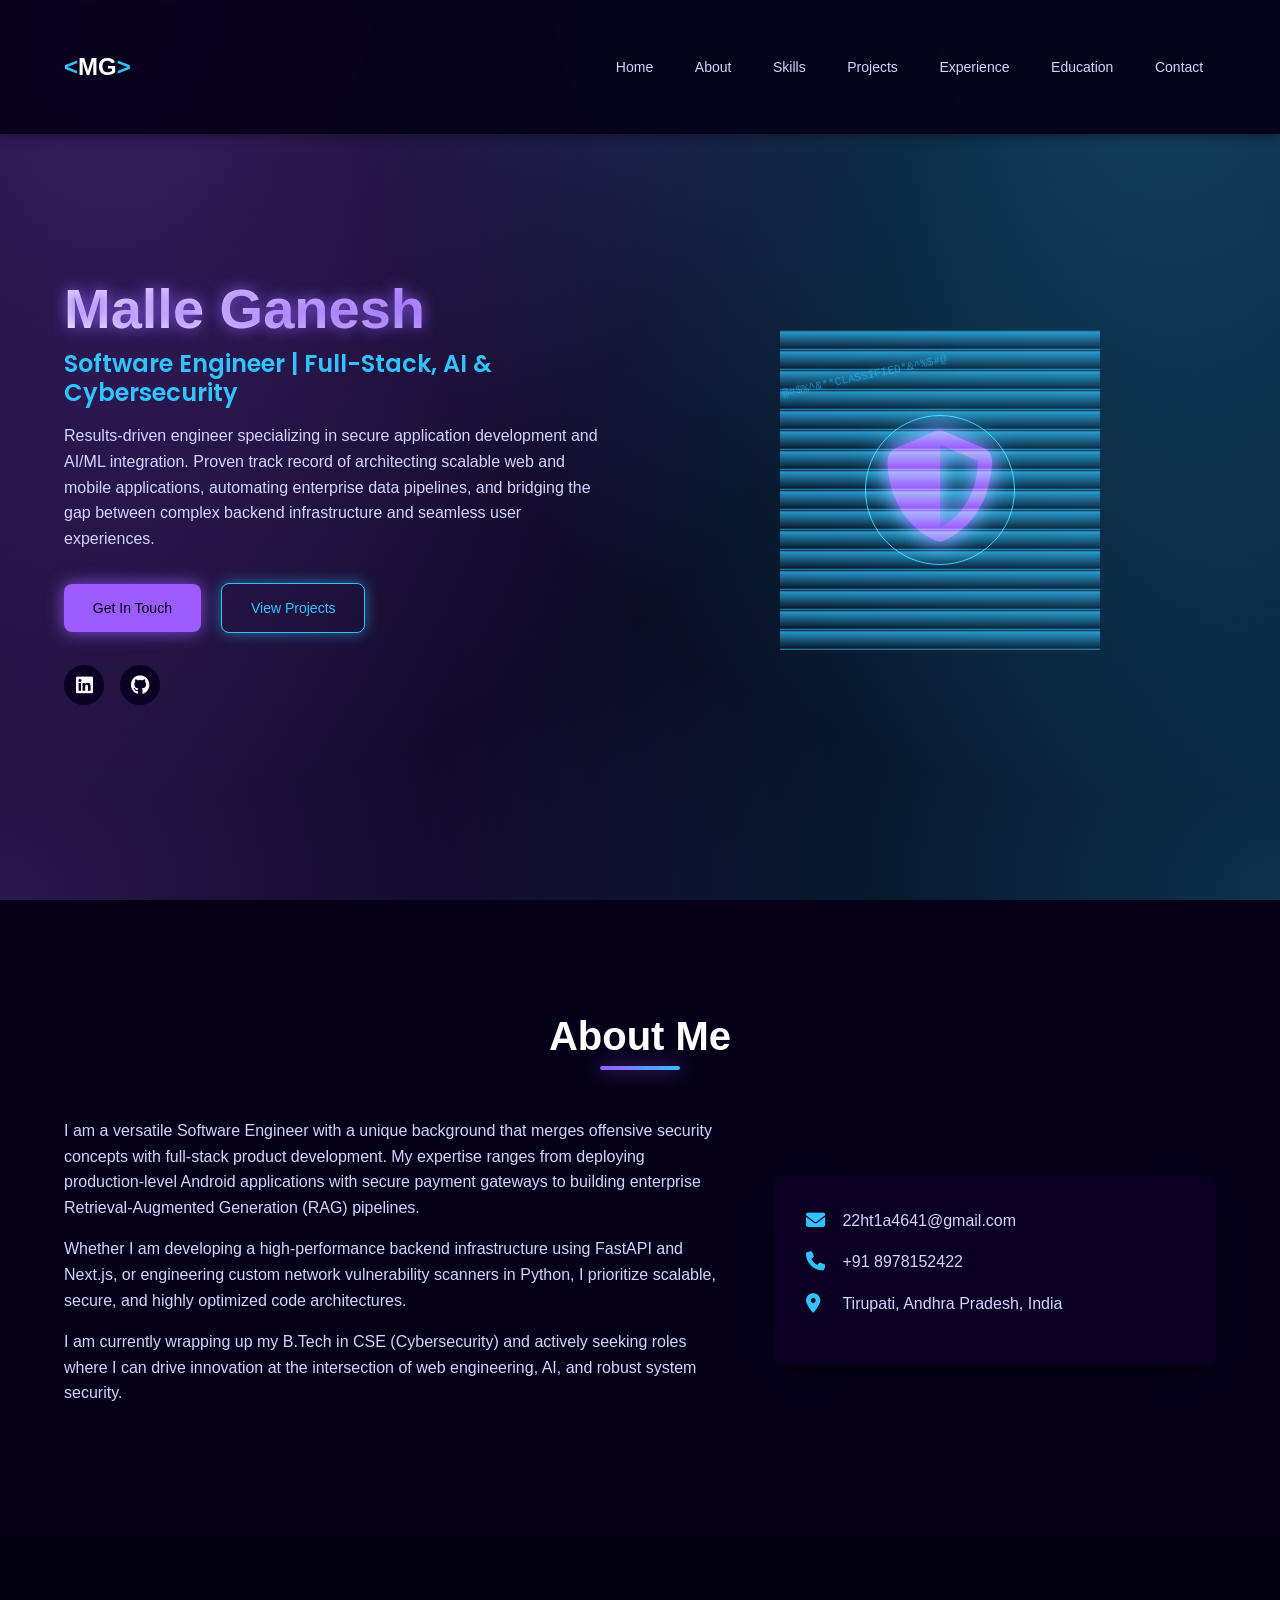
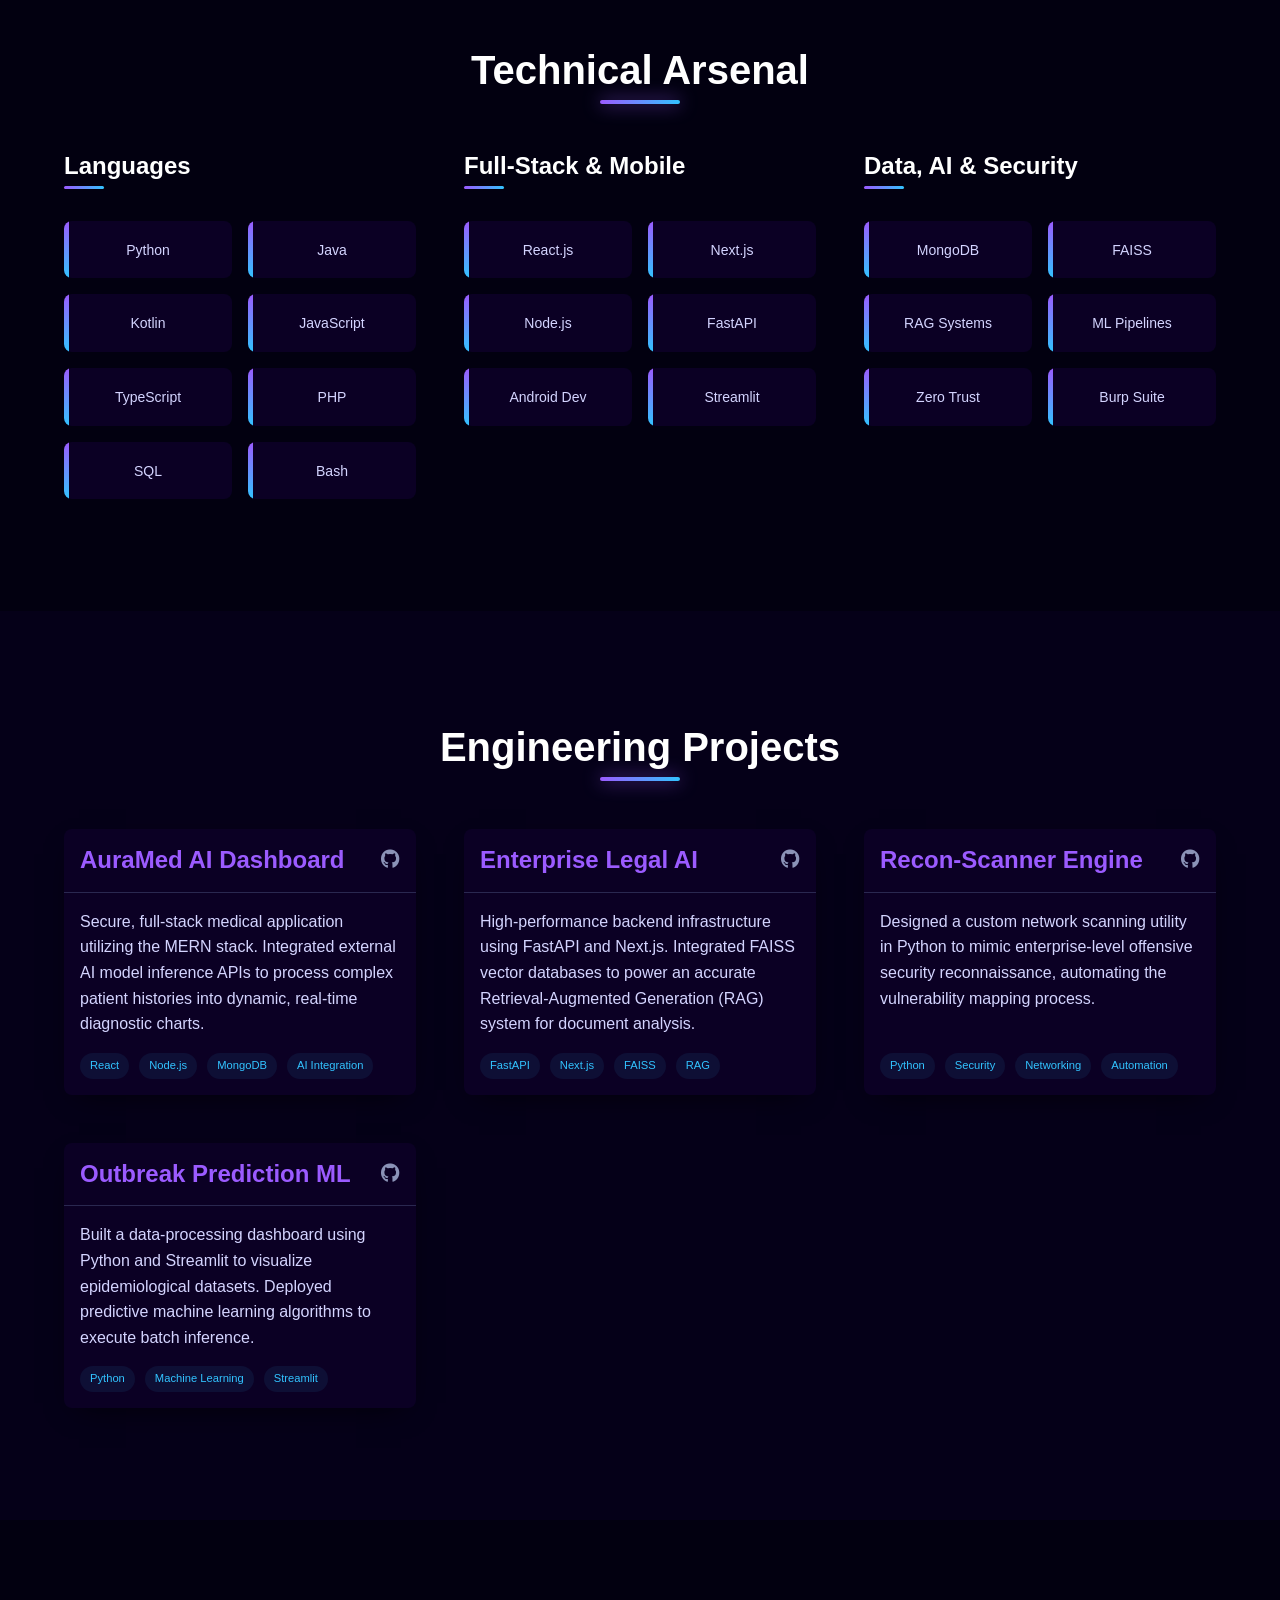
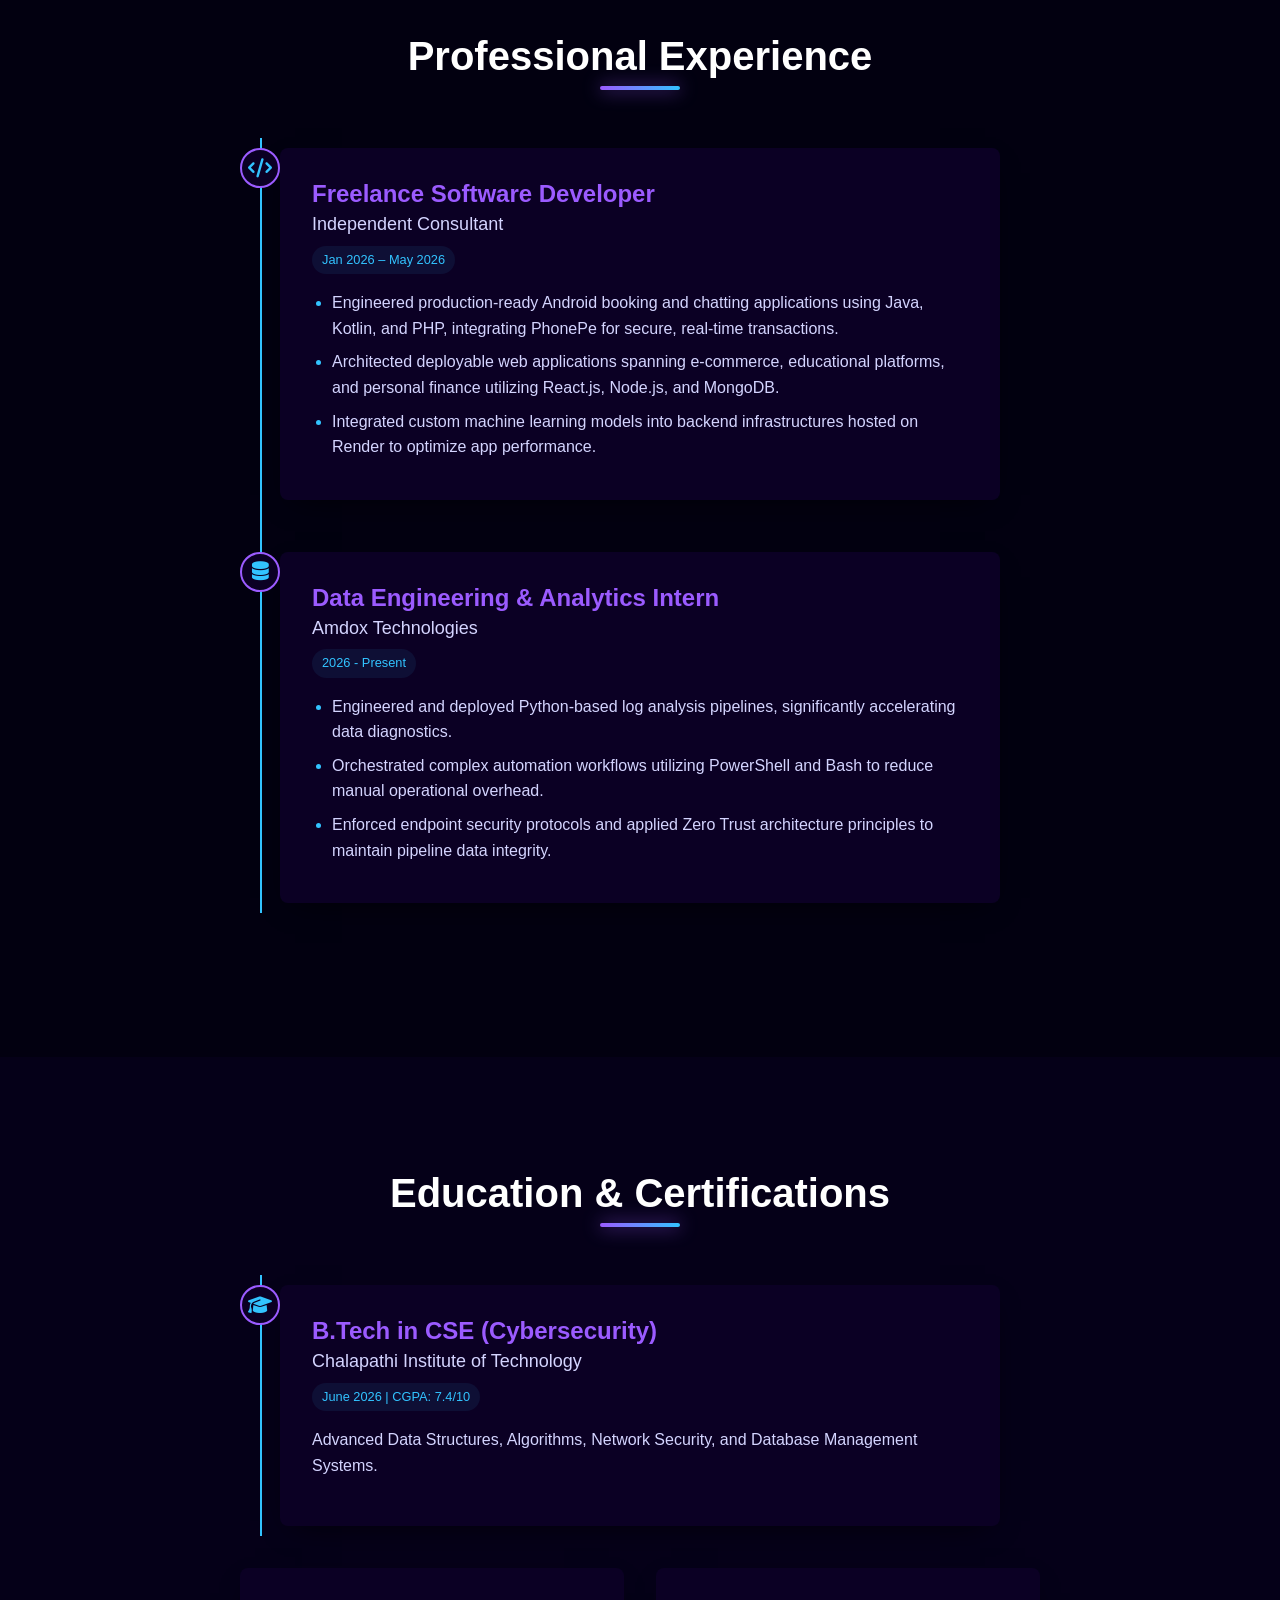
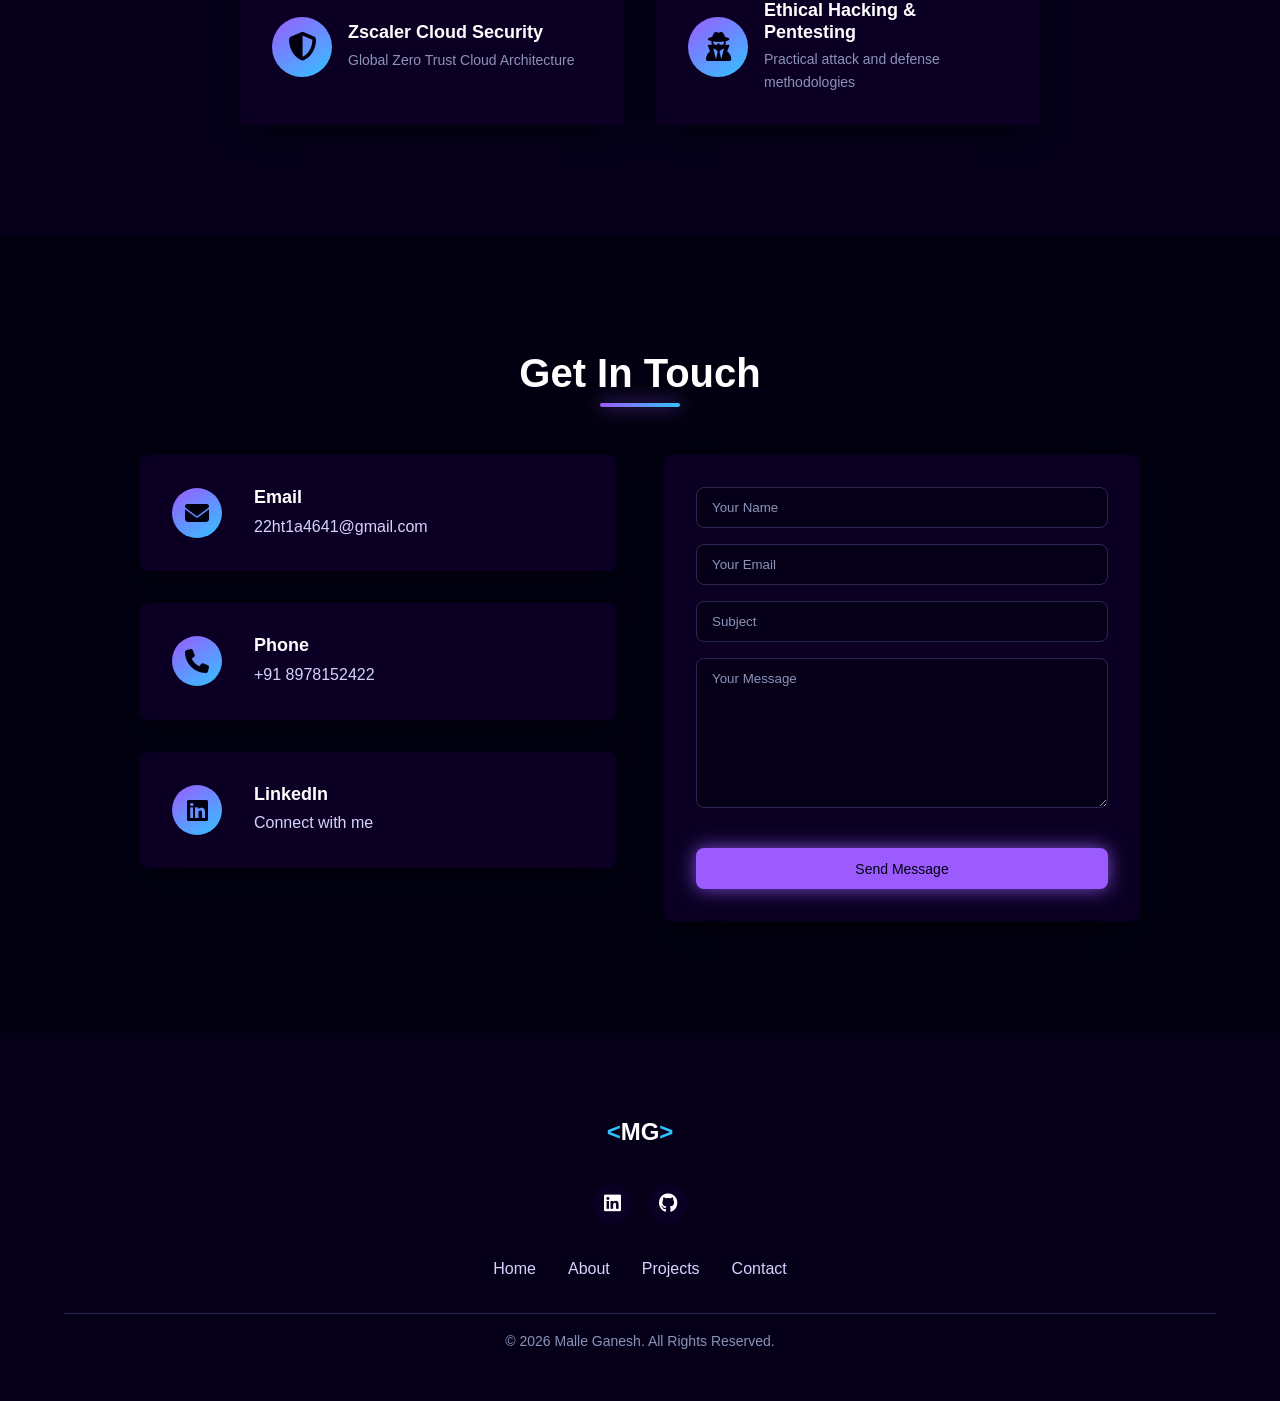
==== commit ae720ae4: "Revise personal branding and project details in index.html Updated personal branding and project des" ====
--- a/index.html
+++ b/index.html
@@ -3,7 +3,7 @@
 <head>
   <meta charset="UTF-8" />
   <meta name="viewport" content="width=device-width, initial-scale=1.0" />
-  <title>Malle Ganesh – Cybersecurity Enthusiast</title>
+  <title>Malle Ganesh – Full-Stack & Security Engineer</title>
   <link rel="stylesheet" href="style.css" />
   <link
     rel="stylesheet"
@@ -29,8 +29,6 @@
           <li><a href="#projects">Projects</a></li>
           <li><a href="#experience">Experience</a></li>
           <li><a href="#education">Education</a></li>
-          <li><a href="#certifications">Certifications</a></li>
-          <li><a href="#hobbies">Hobbies</a></li>
           <li><a href="#contact">Contact</a></li>
         </ul>
         <div class="hamburger">
@@ -48,19 +46,15 @@
       <div class="hero-content">
         <div class="hero-text">
           <h1>Malle Ganesh</h1>
-          <h2>Cybersecurity Enthusiast | Penetration Tester | Data Science &amp; Analytics Intern</h2>
+          <h2>Software Engineer | Full-Stack, AI & Cybersecurity</h2>
           <p>
-            Cybersecurity enthusiast skilled in penetration testing, vulnerability assessment,
-            and system administration. Proficient with ethical hacking tools, Python, Bash,
-            and network security, aiming to secure organizational systems through practical,
-            hands‑on defense techniques.
+            Results-driven engineer specializing in secure application development and AI/ML integration. Proven track record of architecting scalable web and mobile applications, automating enterprise data pipelines, and bridging the gap between complex backend infrastructure and seamless user experiences.
           </p>
           <div class="cta-buttons">
             <a href="#contact" class="btn primary-btn">Get In Touch</a>
             <a href="#projects" class="btn secondary-btn">View Projects</a>
           </div>
           <div class="social-icons">
-            <!-- replace # with your actual profiles -->
             <a href="https://www.linkedin.com/in/malle-ganesh-2a43062ba/" target="_blank"><i class="fab fa-linkedin"></i></a>
             <a href="https://github.com/deadpool7641" target="_blank"><i class="fab fa-github"></i></a>
           </div>
@@ -88,19 +82,13 @@
       <div class="about-content">
         <div class="about-text">
           <p>
-            Passionate cybersecurity enthusiast focused on penetration testing, vulnerability
-            assessment, and system administration, with practical experience using tools like
-            Nmap, Burp Suite, Wireshark, Metasploit, and custom Recon‑Scanner workflows.
+            I am a versatile Software Engineer with a unique background that merges offensive security concepts with full-stack product development. My expertise ranges from deploying production-level Android applications with secure payment gateways to building enterprise Retrieval-Augmented Generation (RAG) pipelines.
           </p>
           <p>
-            Comfortable working across Windows and Linux environments, with strong foundations
-            in Python, Bash, Java, web development, and MySQL, and a growing interest in cloud
-            security and Zero Trust architectures.
+            Whether I am developing a high-performance backend infrastructure using FastAPI and Next.js, or engineering custom network vulnerability scanners in Python, I prioritize scalable, secure, and highly optimized code architectures.
           </p>
           <p>
-            Currently pursuing B.Tech in CSE – Cybersecurity, actively looking for an entry‑level
-            role to apply offensive security skills in real‑world environments and help protect
-            organizational infrastructure.
+            I am currently wrapping up my B.Tech in CSE (Cybersecurity) and actively seeking roles where I can drive innovation at the intersection of web engineering, AI, and robust system security.
           </p>
         </div>
         <div class="contact-info">
@@ -114,7 +102,7 @@
           </div>
           <div class="contact-item">
             <i class="fas fa-map-marker-alt"></i>
-            <span>Guntur, Andhra Pradesh, India</span>
+            <span>Tirupati, Andhra Pradesh, India</span>
           </div>
         </div>
       </div>
@@ -125,45 +113,43 @@
   <section id="skills" class="skills">
     <div class="container">
       <div class="section-header">
-        <h2>My Skills</h2>
+        <h2>Technical Arsenal</h2>
         <div class="underline"></div>
       </div>
       <div class="skills-container">
         <div class="skill-category">
-          <h3>Security</h3>
-          <div class="skills-grid">
-            <div class="skill-item"><span>Penetration Testing</span></div>
-            <div class="skill-item"><span>Vulnerability Assessment</span></div>
-            <div class="skill-item"><span>Network Security</span></div>
-            <div class="skill-item"><span>Endpoint Security</span></div>
-            <div class="skill-item"><span>Firewall Policies</span></div>
-            <div class="skill-item"><span>Network Protocols</span></div>
-            <div class="skill-item"><span>Ethical Hacking</span></div>
-          </div>
-        </div>
-        <div class="skill-category">
-          <h3>Tools</h3>
-          <div class="skills-grid">
-            <div class="skill-item"><span>Nmap</span></div>
-            <div class="skill-item"><span>Burp Suite</span></div>
-            <div class="skill-item"><span>Wireshark</span></div>
-            <div class="skill-item"><span>Metasploit</span></div>
-            <div class="skill-item"><span>Recon-Scanner</span></div>
-            <div class="skill-item"><span>Zscaler Cloud Security</span></div>
-          </div>
-        </div>
-        <div class="skill-category">
-          <h3>Programming &amp; Systems</h3>
+          <h3>Languages</h3>
           <div class="skills-grid">
             <div class="skill-item"><span>Python</span></div>
+            <div class="skill-item"><span>Java</span></div>
+            <div class="skill-item"><span>Kotlin</span></div>
+            <div class="skill-item"><span>JavaScript</span></div>
+            <div class="skill-item"><span>TypeScript</span></div>
+            <div class="skill-item"><span>PHP</span></div>
+            <div class="skill-item"><span>SQL</span></div>
             <div class="skill-item"><span>Bash</span></div>
-            <div class="skill-item"><span>Java</span></div>
-            <div class="skill-item"><span>HTML/CSS/JS</span></div>
-            <div class="skill-item"><span>MySQL</span></div>
-            <div class="skill-item"><span>Windows</span></div>
-            <div class="skill-item"><span>Linux</span></div>
-            <div class="skill-item"><span>macOS</span></div>
-            <div class="skill-item"><span>OS Management</span></div>
+          </div>
+        </div>
+        <div class="skill-category">
+          <h3>Full-Stack & Mobile</h3>
+          <div class="skills-grid">
+            <div class="skill-item"><span>React.js</span></div>
+            <div class="skill-item"><span>Next.js</span></div>
+            <div class="skill-item"><span>Node.js</span></div>
+            <div class="skill-item"><span>FastAPI</span></div>
+            <div class="skill-item"><span>Android Dev</span></div>
+            <div class="skill-item"><span>Streamlit</span></div>
+          </div>
+        </div>
+        <div class="skill-category">
+          <h3>Data, AI & Security</h3>
+          <div class="skills-grid">
+            <div class="skill-item"><span>MongoDB</span></div>
+            <div class="skill-item"><span>FAISS</span></div>
+            <div class="skill-item"><span>RAG Systems</span></div>
+            <div class="skill-item"><span>ML Pipelines</span></div>
+            <div class="skill-item"><span>Zero Trust</span></div>
+            <div class="skill-item"><span>Burp Suite</span></div>
           </div>
         </div>
       </div>
@@ -174,23 +160,63 @@
   <section id="projects" class="projects">
     <div class="container">
       <div class="section-header">
-        <h2>Projects</h2>
+        <h2>Engineering Projects</h2>
         <div class="underline"></div>
       </div>
       <div class="projects-grid">
+        <!-- AuraMed -->
+        <div class="project-card">
+          <div class="project-header">
+            <h3>AuraMed AI Dashboard</h3>
+            <div class="project-links">
+              <a href="https://github.com/deadpool7641" target="_blank"><i class="fab fa-github"></i></a>
+            </div>
+          </div>
+          <div class="project-body">
+            <p class="project-description">
+              Secure, full-stack medical application utilizing the MERN stack. Integrated external AI model inference APIs to process complex patient histories into dynamic, real-time diagnostic charts.
+            </p>
+            <div class="project-tech">
+              <span>React</span>
+              <span>Node.js</span>
+              <span>MongoDB</span>
+              <span>AI Integration</span>
+            </div>
+          </div>
+        </div>
+
+        <!-- Enterprise Legal AI -->
+        <div class="project-card">
+          <div class="project-header">
+            <h3>Enterprise Legal AI</h3>
+            <div class="project-links">
+              <a href="https://github.com/deadpool7641" target="_blank"><i class="fab fa-github"></i></a>
+            </div>
+          </div>
+          <div class="project-body">
+            <p class="project-description">
+              High-performance backend infrastructure using FastAPI and Next.js. Integrated FAISS vector databases to power an accurate Retrieval-Augmented Generation (RAG) system for document analysis.
+            </p>
+            <div class="project-tech">
+              <span>FastAPI</span>
+              <span>Next.js</span>
+              <span>FAISS</span>
+              <span>RAG</span>
+            </div>
+          </div>
+        </div>
+
         <!-- Recon-Scanner -->
         <div class="project-card">
           <div class="project-header">
-            <h3>Recon-Scanner</h3>
+            <h3>Recon-Scanner Engine</h3>
             <div class="project-links">
               <a href="https://github.com/deadpool7641/Recon-Scanner" target="_blank"><i class="fab fa-github"></i></a>
             </div>
           </div>
           <div class="project-body">
             <p class="project-description">
-              Automated reconnaissance and vulnerability detection tool built in Python,
-              integrating multiple scanning techniques to collect target information and
-              highlight potential weaknesses.
+              Designed a custom network scanning utility in Python to mimic enterprise-level offensive security reconnaissance, automating the vulnerability mapping process.
             </p>
             <div class="project-tech">
               <span>Python</span>
@@ -201,66 +227,22 @@
           </div>
         </div>
 
-        <!-- Vulnerability Scanner -->
+        <!-- Disease Prediction -->
         <div class="project-card">
           <div class="project-header">
-            <h3>Vulnerability-Scanner</h3>
+            <h3>Outbreak Prediction ML</h3>
             <div class="project-links">
-              <a href="https://github.com/deadpool7641/vulnerability-scanner" target="_blank"><i class="fab fa-github"></i></a>
+              <a href="https://github.com/deadpool7641" target="_blank"><i class="fab fa-github"></i></a>
             </div>
           </div>
           <div class="project-body">
             <p class="project-description">
-              Security tool designed to identify critical flaws in web applications by
-              automating common vulnerability checks and reporting suspicious findings
-              for manual verification.
+              Built a data-processing dashboard using Python and Streamlit to visualize epidemiological datasets. Deployed predictive machine learning algorithms to execute batch inference.
             </p>
             <div class="project-tech">
               <span>Python</span>
-              <span>Web Security</span>
-              <span>Automation</span>
-            </div>
-          </div>
-        </div>
-
-        <!-- Fitness Tracker -->
-        <div class="project-card">
-          <div class="project-header">
-            <h3>Fitness-Tracker-original</h3>
-            <div class="project-links">
-              <a href="https://github.com/deadpool7641/Fitness-Tracker-original" target="_blank"><i class="fab fa-github"></i></a>
-            </div>
-          </div>
-          <div class="project-body">
-            <p class="project-description">
-              Simple diet planner that uses user details to suggest basic meal plans,
-              demonstrating front‑end development skills and user‑centric interface design.
-            </p>
-            <div class="project-tech">
-              <span>HTML</span>
-              <span>CSS</span>
-              <span>JavaScript</span>
-            </div>
-          </div>
-        </div>
-
-        <!-- Calculator -->
-        <div class="project-card">
-          <div class="project-header">
-            <h3>Web Calculator</h3>
-            <div class="project-links">
-              <a href="https://github.com/deadpool7641/Calculator" target="_blank"><i class="fab fa-github"></i></a>
-            </div>
-          </div>
-          <div class="project-body">
-            <p class="project-description">
-              Lightweight web‑based calculator built with HTML, CSS, and JavaScript,
-              featuring a clean UI and responsive layout for quick basic computations.
-            </p>
-            <div class="project-tech">
-              <span>HTML</span>
-              <span>CSS</span>
-              <span>JavaScript</span>
+              <span>Machine Learning</span>
+              <span>Streamlit</span>
             </div>
           </div>
         </div>
@@ -272,22 +254,37 @@
   <section id="experience" class="experience">
     <div class="container">
       <div class="section-header">
-        <h2>Experience</h2>
+        <h2>Professional Experience</h2>
         <div class="underline"></div>
       </div>
       <div class="timeline">
         <div class="timeline-item">
           <div class="timeline-icon">
-            <i class="fas fa-briefcase"></i>
+            <i class="fas fa-code"></i>
           </div>
           <div class="timeline-content">
-            <h3>Data Science &amp; Analytics Intern</h3>
-            <h4>AMDOX</h4>
-            <span class="timeline-date">Internship</span>
+            <h3>Freelance Software Developer</h3>
+            <h4>Independent Consultant</h4>
+            <span class="timeline-date">Jan 2026 – May 2026</span>
             <ul>
-              <li>Analysed complex datasets and built machine learning models using Python for actionable insights.</li>
-              <li>Created dashboards and visualizations to communicate results to non‑technical stakeholders.</li>
-              <li>Collaborated with data scientists on real‑time projects, sharpening problem‑solving and teamwork skills.</li>
+              <li>Engineered production-ready Android booking and chatting applications using Java, Kotlin, and PHP, integrating PhonePe for secure, real-time transactions.</li>
+              <li>Architected deployable web applications spanning e-commerce, educational platforms, and personal finance utilizing React.js, Node.js, and MongoDB.</li>
+              <li>Integrated custom machine learning models into backend infrastructures hosted on Render to optimize app performance.</li>
+            </ul>
+          </div>
+        </div>
+        <div class="timeline-item">
+          <div class="timeline-icon">
+            <i class="fas fa-database"></i>
+          </div>
+          <div class="timeline-content">
+            <h3>Data Engineering & Analytics Intern</h3>
+            <h4>Amdox Technologies</h4>
+            <span class="timeline-date">2026 - Present</span>
+            <ul>
+              <li>Engineered and deployed Python-based log analysis pipelines, significantly accelerating data diagnostics.</li>
+              <li>Orchestrated complex automation workflows utilizing PowerShell and Bash to reduce manual operational overhead.</li>
+              <li>Enforced endpoint security protocols and applied Zero Trust architecture principles to maintain pipeline data integrity.</li>
             </ul>
           </div>
         </div>
@@ -299,7 +296,7 @@
   <section id="education" class="education">
     <div class="container">
       <div class="section-header">
-        <h2>Education</h2>
+        <h2>Education & Certifications</h2>
         <div class="underline"></div>
       </div>
       <div class="timeline">
@@ -308,99 +305,28 @@
             <i class="fas fa-graduation-cap"></i>
           </div>
           <div class="timeline-content">
-            <h3>B.Tech in CSE – Cybersecurity</h3>
-            <h4>Chalapathi Institute of Technology, Guntur</h4>
-            <span class="timeline-date">2022 – 2026</span>
-            <p>Specialization in Cybersecurity with focus on penetration testing, network security, and secure system design.</p>
-          </div>
-        </div>
-        <div class="timeline-item">
-          <div class="timeline-icon">
-            <i class="fas fa-school"></i>
-          </div>
-          <div class="timeline-content">
-            <h3>Intermediate (MPC)</h3>
-            <h4>Hindu College, Guntur</h4>
-            <span class="timeline-date">2021</span>
-            <p>Completed MPC with strong foundations in mathematics and physics supporting analytical problem‑solving.</p>
-          </div>
-        </div>
-      </div>
-    </div>
-  </section>
-
-  <!-- Certifications Section -->
-  <section id="certifications" class="certifications">
-    <div class="container">
-      <div class="section-header">
-        <h2>Certifications</h2>
-        <div class="underline"></div>
-      </div>
-      <div class="certifications-grid">
+            <h3>B.Tech in CSE (Cybersecurity)</h3>
+            <h4>Chalapathi Institute of Technology</h4>
+            <span class="timeline-date">June 2026 | CGPA: 7.4/10</span>
+            <p>Advanced Data Structures, Algorithms, Network Security, and Database Management Systems.</p>
+          </div>
+        </div>
+      </div>
+      
+      <!-- Mini Certs Grid under Education -->
+      <div class="certifications-grid" style="margin-top: 30px; max-width: 800px; margin-left: auto; margin-right: auto;">
         <div class="certification-card">
-          <div class="certification-logo">
-            <i class="fas fa-shield-alt"></i>
-          </div>
+          <div class="certification-logo"><i class="fas fa-shield-alt"></i></div>
           <div class="certification-content">
-            <h3>Zscaler Zero Trust Cloud Security</h3>
-            <p>Global Certificate in Zero Trust Cloud Security.</p>
+            <h3>Zscaler Cloud Security</h3>
+            <p>Global Zero Trust Cloud Architecture</p>
           </div>
         </div>
         <div class="certification-card">
-          <div class="certification-logo">
-            <i class="fas fa-user-secret"></i>
-          </div>
+          <div class="certification-logo"><i class="fas fa-user-secret"></i></div>
           <div class="certification-content">
-            <h3>Ethical Hacking</h3>
-            <p>Certification focused on ethical hacking methodologies and practical attack techniques.</p>
-          </div>
-        </div>
-        <div class="certification-card">
-          <div class="certification-logo">
-            <i class="fas fa-bug"></i>
-          </div>
-          <div class="certification-content">
-            <h3>Pentesting</h3>
-            <p>Certification demonstrating proficiency in penetration testing methodologies.</p>
-          </div>
-        </div>
-      </div>
-    </div>
-  </section>
-
-  <!-- Hobbies & Interests -->
-  <section id="hobbies" class="achievements">
-    <div class="container">
-      <div class="section-header">
-        <h2>Hobbies &amp; Interests</h2>
-        <div class="underline"></div>
-      </div>
-      <div class="achievements-list">
-        <div class="achievement-item">
-          <div class="achievement-icon">
-            <i class="fas fa-flag"></i>
-          </div>
-          <div class="achievement-content">
-            <h3>CTF &amp; Bug Bounty</h3>
-            <p>Regularly participates in Capture the Flag competitions and bug bounty programs to sharpen offensive security skills.</p>
-          </div>
-        </div>
-        <div class="achievement-item">
-          <div class="achievement-icon">
-            <i class="fas fa-tools"></i>
-          </div>
-          <div class="achievement-content">
-            <h3>Tool Testing &amp; PoCs</h3>
-            <p>Enjoys conducting and testing new security tools, building proof‑of‑concept scripts, and experimenting with attack surfaces.</p>
-          </div>
-        </div>
-        <div class="achievement-item">
-          <div class="achievement-icon">
-            <i class="fas fa-laptop-code"></i>
-          </div>
-          <div class="achievement-content">
-            <h3>OS Troubleshooting</h3>
-            <p>Spends time troubleshooting and maintaining operating systems, optimizing setups for development and security testing.</p>
+            <h3>Ethical Hacking & Pentesting</h3>
+            <p>Practical attack and defense methodologies</p>
           </div>
         </div>
       </div>
@@ -483,7 +409,7 @@
           <a href="#contact">Contact</a>
         </div>
         <div class="footer-bottom">
-          <p>&copy; 2025 Malle Ganesh. All Rights Reserved.</p>
+          <p>&copy; 2026 Malle Ganesh. All Rights Reserved.</p>
         </div>
       </div>
     </div>
--- a/style.css
+++ b/style.css
@@ -308,27 +308,17 @@
   overflow: hidden;
 }
 
-/* Purple/blue radial glow + grid */
+/* smooth purple/blue Matrix glow, NO grid */
 .hero::before {
   content: '';
   position: absolute;
   inset: 0;
   background:
-    radial-gradient(circle at 0% 0%, rgba(155, 91, 255, 0.25) 0%, transparent 55%),
-    radial-gradient(circle at 100% 0%, rgba(50, 195, 255, 0.25) 0%, transparent 55%),
-    radial-gradient(circle at 0% 100%, rgba(155, 91, 255, 0.2) 0%, transparent 55%),
-    radial-gradient(circle at 100% 100%, rgba(50, 195, 255, 0.2) 0%, transparent 55%),
-    linear-gradient(rgba(88, 101, 242, 0.08) 1px, transparent 1px),
-    linear-gradient(90deg, rgba(88, 101, 242, 0.08) 1px, transparent 1px);
-  background-size:
-    100% 100%,
-    100% 100%,
-    100% 100%,
-    100% 100%,
-    40px 40px,
-    40px 40px;
-  mix-blend-mode: screen;
-  opacity: 0.95;
+    radial-gradient(circle at 10% 0%, rgba(155, 91, 255, 0.35) 0%, transparent 55%),
+    radial-gradient(circle at 90% 0%, rgba(50, 195, 255, 0.35) 0%, transparent 55%),
+    radial-gradient(circle at 0% 100%, rgba(155, 91, 255, 0.25) 0%, transparent 55%),
+    radial-gradient(circle at 100% 100%, rgba(50, 195, 255, 0.25) 0%, transparent 55%);
+  background-color: var(--primary-dark);
   z-index: 1;
 }
 
@@ -414,7 +404,7 @@
   overflow: hidden;
 }
 
-/* Central shield glowing in purple/blue */
+/* glowing shield in purple */
 .shield {
   position: relative;
   font-size: 7rem;
@@ -425,7 +415,7 @@
     0 0 32px rgba(50, 195, 255, 0.9);
 }
 
-/* Concentric ripple */
+/* circular ripple */
 .ripple {
   position: absolute;
   top: 50%;
@@ -438,48 +428,49 @@
   animation: ripple 2.2s linear infinite;
 }
 
-/* Matrix‑style code layer */
+/* falling 0/1 columns behind shield */
 .binary {
   position: absolute;
   inset: 0;
   font-family: monospace;
   font-size: 0.75rem;
   color: #32c3ff;
-  opacity: 0.7;
+  opacity: 0.85;
   pointer-events: none;
   background-image:
-    linear-gradient(
+    repeating-linear-gradient(
       to bottom,
-      rgba(50, 195, 255, 0.08) 0,
-      rgba(50, 195, 255, 0.4) 2px,
-      transparent 2px,
-      transparent 16px
+      rgba(50, 195, 255, 0.0) 0px,
+      rgba(50, 195, 255, 0.85) 2px,
+      rgba(50, 195, 255, 0.0) 18px
     );
-  background-size: 100% 18px;
+  background-size: 100% 20px;
   mix-blend-mode: screen;
-  animation: matrix-fall 1.8s linear infinite;
-}
-
-/* Extra diagonal binary text overlay */
+  animation: shield-matrix-fall 1.6s linear infinite;
+}
+
+/* diagonal 0/1 text overlay */
 .security-graphic::after {
-  content: '01 10 11 00 11 01 10 01 11 00 10 11';
+  content: '@#$%^&**CLASSIFIED*&^%$#@';
   position: absolute;
-  top: 10%;
-  left: 5%;
-  right: 5%;
-  bottom: 10%;
+  top: 8%;
+  left: 8%;
+  right: 8%;
+  bottom: 8%;
   font-family: monospace;
   font-size: 0.7rem;
-  color: rgba(50, 195, 255, 0.7);
-  opacity: 0.6;
+  color: rgba(50, 195, 255, 0.75);
+  opacity: 0.7;
   white-space: pre-wrap;
   line-height: 1.4;
   transform: rotate(-12deg);
   text-shadow:
     0 0 8px rgba(50, 195, 255, 0.9),
     0 0 16px rgba(0, 0, 0, 0.9);
-}
-
+  pointer-events: none;
+}
+
+/* animations reused + Matrix fall */
 @keyframes pulse {
   0% {
     transform: scale(1);
@@ -508,14 +499,15 @@
   }
 }
 
-@keyframes matrix-fall {
+@keyframes shield-matrix-fall {
   0% {
     background-position-y: 0;
   }
   100% {
-    background-position-y: 18px;
-  }
-}
+    background-position-y: 20px;
+  }
+}
+
 
 /* ====================
 About Section
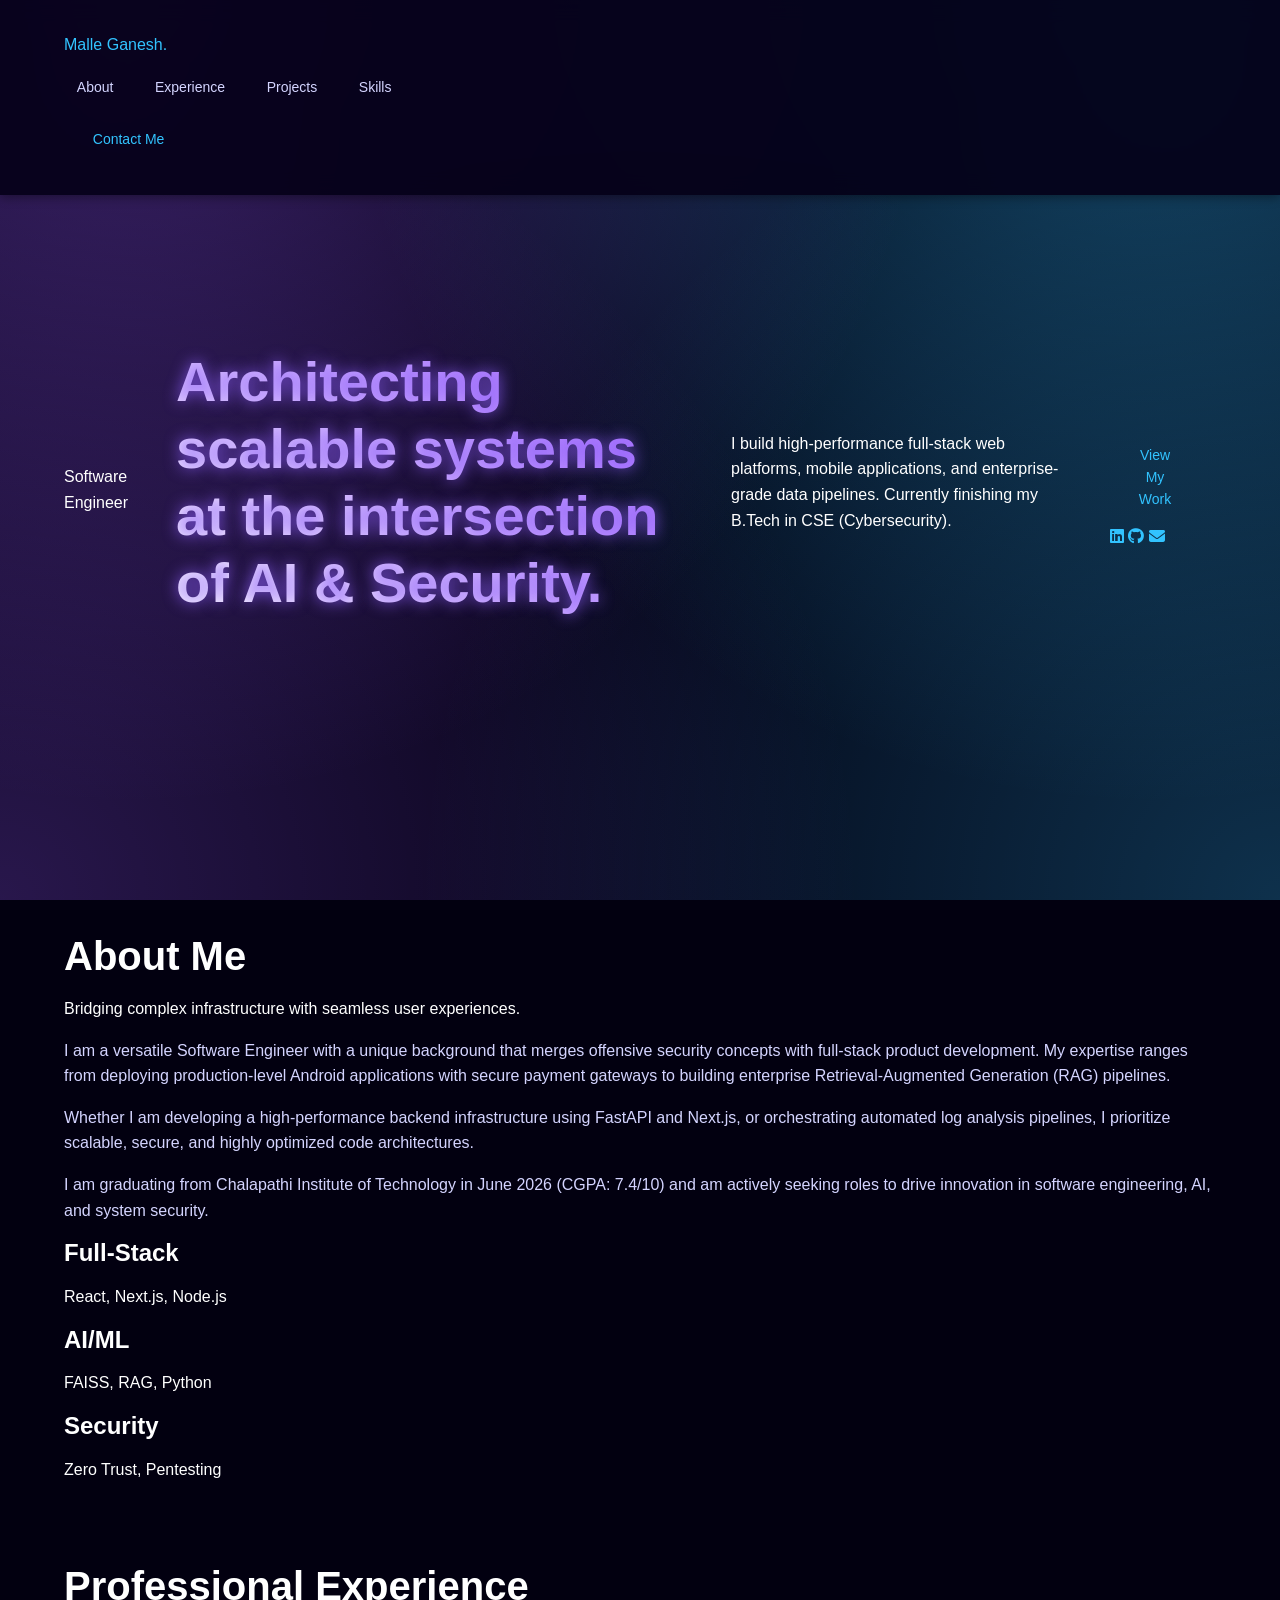
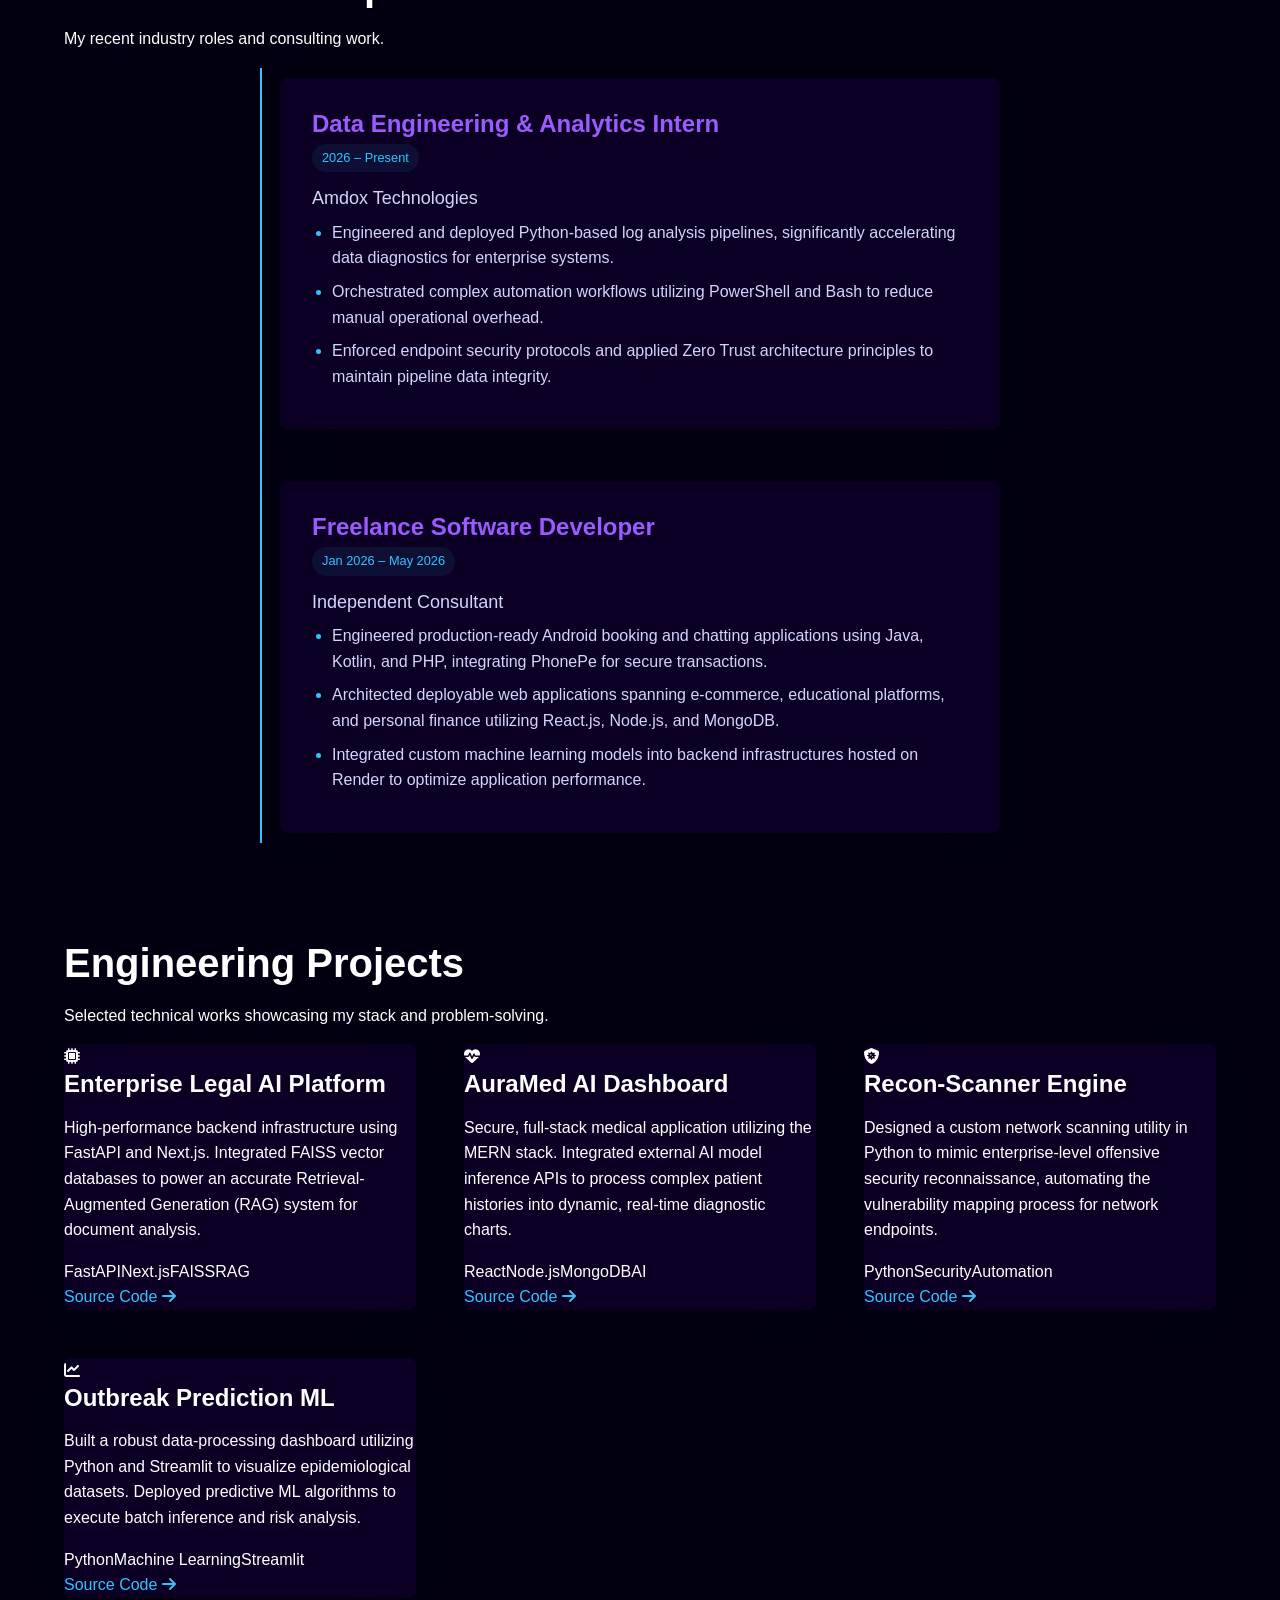
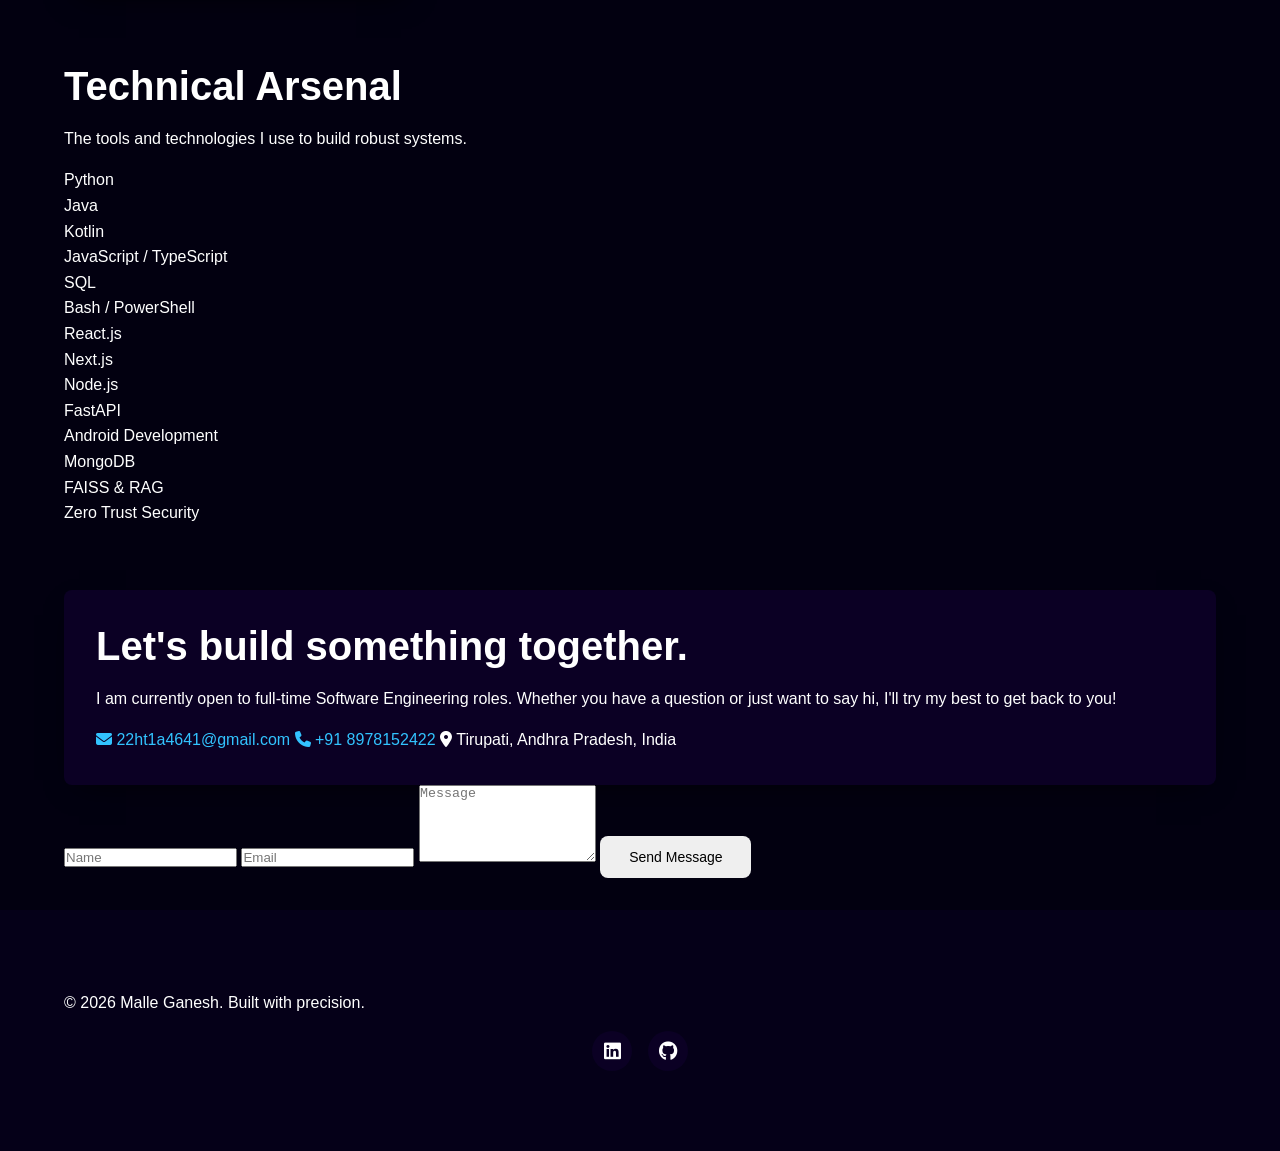
==== commit 8a7d7e2b: "Update title and restructure HTML sections" ====
--- a/index.html
+++ b/index.html
@@ -3,69 +3,54 @@
 <head>
   <meta charset="UTF-8" />
   <meta name="viewport" content="width=device-width, initial-scale=1.0" />
-  <title>Malle Ganesh – Full-Stack & Security Engineer</title>
+  <title>Malle Ganesh | Software Engineer</title>
   <link rel="stylesheet" href="style.css" />
-  <link
-    rel="stylesheet"
-    href="https://cdnjs.cloudflare.com/ajax/libs/font-awesome/6.5.1/css/all.min.css"
-  />
-  <link
-    href="https://fonts.googleapis.com/css2?family=Poppins:wght@300;400;500;600;700;800&display=swap"
-    rel="stylesheet"
-  />
+  <!-- FontAwesome for standard icons -->
+  <link rel="stylesheet" href="https://cdnjs.cloudflare.com/ajax/libs/font-awesome/6.5.1/css/all.min.css" />
+  <!-- Google Fonts: Inter -->
+  <link rel="preconnect" href="https://fonts.googleapis.com">
+  <link rel="preconnect" href="https://fonts.gstatic.com" crossorigin>
+  <link href="https://fonts.googleapis.com/css2?family=Inter:wght@300;400;500;600;700&display=swap" rel="stylesheet">
 </head>
 <body>
-  <!-- Header Navigation -->
-  <header>
-    <div class="container">
+
+  <!-- Navigation -->
+  <header id="navbar">
+    <div class="container nav-container">
+      <a href="#home" class="logo">Malle Ganesh.</a>
       <nav>
-        <div class="logo">
-          <a href="#home"><span>&lt;</span>MG<span>&gt;</span></a>
-        </div>
         <ul class="nav-links">
-          <li><a href="#home">Home</a></li>
           <li><a href="#about">About</a></li>
+          <li><a href="#experience">Experience</a></li>
+          <li><a href="#projects">Projects</a></li>
           <li><a href="#skills">Skills</a></li>
-          <li><a href="#projects">Projects</a></li>
-          <li><a href="#experience">Experience</a></li>
-          <li><a href="#education">Education</a></li>
-          <li><a href="#contact">Contact</a></li>
         </ul>
-        <div class="hamburger">
-          <div class="line"></div>
-          <div class="line"></div>
-          <div class="line"></div>
-        </div>
       </nav>
+      <div class="nav-actions">
+        <a href="#contact" class="btn btn-primary">Contact Me</a>
+        <button class="hamburger" aria-label="Toggle menu">
+          <i class="fas fa-bars"></i>
+        </button>
+      </div>
     </div>
   </header>
 
   <!-- Hero Section -->
   <section id="home" class="hero">
-    <div class="container">
+    <div class="hero-bg-pattern"></div>
+    <div class="container hero-container">
       <div class="hero-content">
-        <div class="hero-text">
-          <h1>Malle Ganesh</h1>
-          <h2>Software Engineer | Full-Stack, AI & Cybersecurity</h2>
-          <p>
-            Results-driven engineer specializing in secure application development and AI/ML integration. Proven track record of architecting scalable web and mobile applications, automating enterprise data pipelines, and bridging the gap between complex backend infrastructure and seamless user experiences.
-          </p>
-          <div class="cta-buttons">
-            <a href="#contact" class="btn primary-btn">Get In Touch</a>
-            <a href="#projects" class="btn secondary-btn">View Projects</a>
-          </div>
-          <div class="social-icons">
-            <a href="https://www.linkedin.com/in/malle-ganesh-2a43062ba/" target="_blank"><i class="fab fa-linkedin"></i></a>
-            <a href="https://github.com/deadpool7641" target="_blank"><i class="fab fa-github"></i></a>
-          </div>
-        </div>
-        <div class="hero-image">
-          <div class="security-graphic">
-            <div class="shield">
-              <i class="fas fa-shield-alt"></i>
-            </div>
-            <div class="ripple"></div>
-            <div class="binary"></div>
+        <span class="badge">Software Engineer</span>
+        <h1>Architecting scalable systems at the intersection of <span class="highlight">AI & Security</span>.</h1>
+        <p class="hero-subtitle">
+          I build high-performance full-stack web platforms, mobile applications, and enterprise-grade data pipelines. Currently finishing my B.Tech in CSE (Cybersecurity).
+        </p>
+        <div class="hero-buttons">
+          <a href="#projects" class="btn btn-primary">View My Work</a>
+          <div class="social-links">
+            <a href="https://www.linkedin.com/in/malle-ganesh-2a43062ba/" target="_blank" aria-label="LinkedIn"><i class="fab fa-linkedin"></i></a>
+            <a href="https://github.com/deadpool7641" target="_blank" aria-label="GitHub"><i class="fab fa-github"></i></a>
+            <a href="mailto:22ht1a4641@gmail.com" aria-label="Email"><i class="fas fa-envelope"></i></a>
           </div>
         </div>
       </div>
@@ -73,177 +58,36 @@
   </section>
 
   <!-- About Section -->
-  <section id="about" class="about">
-    <div class="container">
-      <div class="section-header">
+  <section id="about" class="section">
+    <div class="container">
+      <div class="section-heading">
         <h2>About Me</h2>
-        <div class="underline"></div>
-      </div>
-      <div class="about-content">
+        <p>Bridging complex infrastructure with seamless user experiences.</p>
+      </div>
+      <div class="about-grid">
         <div class="about-text">
           <p>
             I am a versatile Software Engineer with a unique background that merges offensive security concepts with full-stack product development. My expertise ranges from deploying production-level Android applications with secure payment gateways to building enterprise Retrieval-Augmented Generation (RAG) pipelines.
           </p>
           <p>
-            Whether I am developing a high-performance backend infrastructure using FastAPI and Next.js, or engineering custom network vulnerability scanners in Python, I prioritize scalable, secure, and highly optimized code architectures.
+            Whether I am developing a high-performance backend infrastructure using FastAPI and Next.js, or orchestrating automated log analysis pipelines, I prioritize scalable, secure, and highly optimized code architectures.
           </p>
           <p>
-            I am currently wrapping up my B.Tech in CSE (Cybersecurity) and actively seeking roles where I can drive innovation at the intersection of web engineering, AI, and robust system security.
+            I am graduating from Chalapathi Institute of Technology in June 2026 (CGPA: 7.4/10) and am actively seeking roles to drive innovation in software engineering, AI, and system security.
           </p>
         </div>
-        <div class="contact-info">
-          <div class="contact-item">
-            <i class="fas fa-envelope"></i>
-            <span>22ht1a4641@gmail.com</span>
-          </div>
-          <div class="contact-item">
-            <i class="fas fa-phone"></i>
-            <span>+91 8978152422</span>
-          </div>
-          <div class="contact-item">
-            <i class="fas fa-map-marker-alt"></i>
-            <span>Tirupati, Andhra Pradesh, India</span>
-          </div>
-        </div>
-      </div>
-    </div>
-  </section>
-
-  <!-- Skills Section -->
-  <section id="skills" class="skills">
-    <div class="container">
-      <div class="section-header">
-        <h2>Technical Arsenal</h2>
-        <div class="underline"></div>
-      </div>
-      <div class="skills-container">
-        <div class="skill-category">
-          <h3>Languages</h3>
-          <div class="skills-grid">
-            <div class="skill-item"><span>Python</span></div>
-            <div class="skill-item"><span>Java</span></div>
-            <div class="skill-item"><span>Kotlin</span></div>
-            <div class="skill-item"><span>JavaScript</span></div>
-            <div class="skill-item"><span>TypeScript</span></div>
-            <div class="skill-item"><span>PHP</span></div>
-            <div class="skill-item"><span>SQL</span></div>
-            <div class="skill-item"><span>Bash</span></div>
-          </div>
-        </div>
-        <div class="skill-category">
-          <h3>Full-Stack & Mobile</h3>
-          <div class="skills-grid">
-            <div class="skill-item"><span>React.js</span></div>
-            <div class="skill-item"><span>Next.js</span></div>
-            <div class="skill-item"><span>Node.js</span></div>
-            <div class="skill-item"><span>FastAPI</span></div>
-            <div class="skill-item"><span>Android Dev</span></div>
-            <div class="skill-item"><span>Streamlit</span></div>
-          </div>
-        </div>
-        <div class="skill-category">
-          <h3>Data, AI & Security</h3>
-          <div class="skills-grid">
-            <div class="skill-item"><span>MongoDB</span></div>
-            <div class="skill-item"><span>FAISS</span></div>
-            <div class="skill-item"><span>RAG Systems</span></div>
-            <div class="skill-item"><span>ML Pipelines</span></div>
-            <div class="skill-item"><span>Zero Trust</span></div>
-            <div class="skill-item"><span>Burp Suite</span></div>
-          </div>
-        </div>
-      </div>
-    </div>
-  </section>
-
-  <!-- Projects Section -->
-  <section id="projects" class="projects">
-    <div class="container">
-      <div class="section-header">
-        <h2>Engineering Projects</h2>
-        <div class="underline"></div>
-      </div>
-      <div class="projects-grid">
-        <!-- AuraMed -->
-        <div class="project-card">
-          <div class="project-header">
-            <h3>AuraMed AI Dashboard</h3>
-            <div class="project-links">
-              <a href="https://github.com/deadpool7641" target="_blank"><i class="fab fa-github"></i></a>
-            </div>
-          </div>
-          <div class="project-body">
-            <p class="project-description">
-              Secure, full-stack medical application utilizing the MERN stack. Integrated external AI model inference APIs to process complex patient histories into dynamic, real-time diagnostic charts.
-            </p>
-            <div class="project-tech">
-              <span>React</span>
-              <span>Node.js</span>
-              <span>MongoDB</span>
-              <span>AI Integration</span>
-            </div>
-          </div>
-        </div>
-
-        <!-- Enterprise Legal AI -->
-        <div class="project-card">
-          <div class="project-header">
-            <h3>Enterprise Legal AI</h3>
-            <div class="project-links">
-              <a href="https://github.com/deadpool7641" target="_blank"><i class="fab fa-github"></i></a>
-            </div>
-          </div>
-          <div class="project-body">
-            <p class="project-description">
-              High-performance backend infrastructure using FastAPI and Next.js. Integrated FAISS vector databases to power an accurate Retrieval-Augmented Generation (RAG) system for document analysis.
-            </p>
-            <div class="project-tech">
-              <span>FastAPI</span>
-              <span>Next.js</span>
-              <span>FAISS</span>
-              <span>RAG</span>
-            </div>
-          </div>
-        </div>
-
-        <!-- Recon-Scanner -->
-        <div class="project-card">
-          <div class="project-header">
-            <h3>Recon-Scanner Engine</h3>
-            <div class="project-links">
-              <a href="https://github.com/deadpool7641/Recon-Scanner" target="_blank"><i class="fab fa-github"></i></a>
-            </div>
-          </div>
-          <div class="project-body">
-            <p class="project-description">
-              Designed a custom network scanning utility in Python to mimic enterprise-level offensive security reconnaissance, automating the vulnerability mapping process.
-            </p>
-            <div class="project-tech">
-              <span>Python</span>
-              <span>Security</span>
-              <span>Networking</span>
-              <span>Automation</span>
-            </div>
-          </div>
-        </div>
-
-        <!-- Disease Prediction -->
-        <div class="project-card">
-          <div class="project-header">
-            <h3>Outbreak Prediction ML</h3>
-            <div class="project-links">
-              <a href="https://github.com/deadpool7641" target="_blank"><i class="fab fa-github"></i></a>
-            </div>
-          </div>
-          <div class="project-body">
-            <p class="project-description">
-              Built a data-processing dashboard using Python and Streamlit to visualize epidemiological datasets. Deployed predictive machine learning algorithms to execute batch inference.
-            </p>
-            <div class="project-tech">
-              <span>Python</span>
-              <span>Machine Learning</span>
-              <span>Streamlit</span>
-            </div>
+        <div class="about-stats">
+          <div class="stat-card">
+            <h3>Full-Stack</h3>
+            <p>React, Next.js, Node.js</p>
+          </div>
+          <div class="stat-card">
+            <h3>AI/ML</h3>
+            <p>FAISS, RAG, Python</p>
+          </div>
+          <div class="stat-card">
+            <h3>Security</h3>
+            <p>Zero Trust, Pentesting</p>
           </div>
         </div>
       </div>
@@ -251,166 +95,190 @@
   </section>
 
   <!-- Experience Section -->
-  <section id="experience" class="experience">
-    <div class="container">
-      <div class="section-header">
+  <section id="experience" class="section bg-light">
+    <div class="container">
+      <div class="section-heading">
         <h2>Professional Experience</h2>
-        <div class="underline"></div>
-      </div>
+        <p>My recent industry roles and consulting work.</p>
+      </div>
+      
       <div class="timeline">
+        <!-- Amdox -->
         <div class="timeline-item">
-          <div class="timeline-icon">
-            <i class="fas fa-code"></i>
-          </div>
-          <div class="timeline-content">
-            <h3>Freelance Software Developer</h3>
-            <h4>Independent Consultant</h4>
-            <span class="timeline-date">Jan 2026 – May 2026</span>
+          <div class="timeline-dot"></div>
+          <div class="timeline-content card">
+            <div class="timeline-header">
+              <h3>Data Engineering & Analytics Intern</h3>
+              <span class="timeline-date">2026 – Present</span>
+            </div>
+            <h4>Amdox Technologies</h4>
             <ul>
-              <li>Engineered production-ready Android booking and chatting applications using Java, Kotlin, and PHP, integrating PhonePe for secure, real-time transactions.</li>
-              <li>Architected deployable web applications spanning e-commerce, educational platforms, and personal finance utilizing React.js, Node.js, and MongoDB.</li>
-              <li>Integrated custom machine learning models into backend infrastructures hosted on Render to optimize app performance.</li>
-            </ul>
-          </div>
-        </div>
-        <div class="timeline-item">
-          <div class="timeline-icon">
-            <i class="fas fa-database"></i>
-          </div>
-          <div class="timeline-content">
-            <h3>Data Engineering & Analytics Intern</h3>
-            <h4>Amdox Technologies</h4>
-            <span class="timeline-date">2026 - Present</span>
-            <ul>
-              <li>Engineered and deployed Python-based log analysis pipelines, significantly accelerating data diagnostics.</li>
+              <li>Engineered and deployed Python-based log analysis pipelines, significantly accelerating data diagnostics for enterprise systems.</li>
               <li>Orchestrated complex automation workflows utilizing PowerShell and Bash to reduce manual operational overhead.</li>
               <li>Enforced endpoint security protocols and applied Zero Trust architecture principles to maintain pipeline data integrity.</li>
             </ul>
           </div>
         </div>
-      </div>
-    </div>
-  </section>
-
-  <!-- Education Section -->
-  <section id="education" class="education">
-    <div class="container">
-      <div class="section-header">
-        <h2>Education & Certifications</h2>
-        <div class="underline"></div>
-      </div>
-      <div class="timeline">
+
+        <!-- Freelance -->
         <div class="timeline-item">
-          <div class="timeline-icon">
-            <i class="fas fa-graduation-cap"></i>
-          </div>
-          <div class="timeline-content">
-            <h3>B.Tech in CSE (Cybersecurity)</h3>
-            <h4>Chalapathi Institute of Technology</h4>
-            <span class="timeline-date">June 2026 | CGPA: 7.4/10</span>
-            <p>Advanced Data Structures, Algorithms, Network Security, and Database Management Systems.</p>
-          </div>
-        </div>
+          <div class="timeline-dot"></div>
+          <div class="timeline-content card">
+            <div class="timeline-header">
+              <h3>Freelance Software Developer</h3>
+              <span class="timeline-date">Jan 2026 – May 2026</span>
+            </div>
+            <h4>Independent Consultant</h4>
+            <ul>
+              <li>Engineered production-ready Android booking and chatting applications using Java, Kotlin, and PHP, integrating PhonePe for secure transactions.</li>
+              <li>Architected deployable web applications spanning e-commerce, educational platforms, and personal finance utilizing React.js, Node.js, and MongoDB.</li>
+              <li>Integrated custom machine learning models into backend infrastructures hosted on Render to optimize application performance.</li>
+            </ul>
+          </div>
+        </div>
+      </div>
+    </div>
+  </section>
+
+  <!-- Projects Section -->
+  <section id="projects" class="section">
+    <div class="container">
+      <div class="section-heading">
+        <h2>Engineering Projects</h2>
+        <p>Selected technical works showcasing my stack and problem-solving.</p>
       </div>
       
-      <!-- Mini Certs Grid under Education -->
-      <div class="certifications-grid" style="margin-top: 30px; max-width: 800px; margin-left: auto; margin-right: auto;">
-        <div class="certification-card">
-          <div class="certification-logo"><i class="fas fa-shield-alt"></i></div>
-          <div class="certification-content">
-            <h3>Zscaler Cloud Security</h3>
-            <p>Global Zero Trust Cloud Architecture</p>
-          </div>
-        </div>
-        <div class="certification-card">
-          <div class="certification-logo"><i class="fas fa-user-secret"></i></div>
-          <div class="certification-content">
-            <h3>Ethical Hacking & Pentesting</h3>
-            <p>Practical attack and defense methodologies</p>
-          </div>
+      <div class="projects-grid">
+        <!-- Project 1 -->
+        <div class="project-card card">
+          <div class="project-content">
+            <div class="project-top">
+              <i class="fas fa-microchip project-icon"></i>
+              <h3>Enterprise Legal AI Platform</h3>
+              <p>High-performance backend infrastructure using FastAPI and Next.js. Integrated FAISS vector databases to power an accurate Retrieval-Augmented Generation (RAG) system for document analysis.</p>
+            </div>
+            <div class="project-bottom">
+              <div class="tech-stack">
+                <span>FastAPI</span><span>Next.js</span><span>FAISS</span><span>RAG</span>
+              </div>
+              <a href="https://github.com/deadpool7641" target="_blank" class="project-link">Source Code <i class="fas fa-arrow-right"></i></a>
+            </div>
+          </div>
+        </div>
+
+        <!-- Project 2 -->
+        <div class="project-card card">
+          <div class="project-content">
+            <div class="project-top">
+              <i class="fas fa-heartbeat project-icon"></i>
+              <h3>AuraMed AI Dashboard</h3>
+              <p>Secure, full-stack medical application utilizing the MERN stack. Integrated external AI model inference APIs to process complex patient histories into dynamic, real-time diagnostic charts.</p>
+            </div>
+            <div class="project-bottom">
+              <div class="tech-stack">
+                <span>React</span><span>Node.js</span><span>MongoDB</span><span>AI</span>
+              </div>
+              <a href="https://github.com/deadpool7641" target="_blank" class="project-link">Source Code <i class="fas fa-arrow-right"></i></a>
+            </div>
+          </div>
+        </div>
+
+        <!-- Project 3 -->
+        <div class="project-card card">
+          <div class="project-content">
+            <div class="project-top">
+              <i class="fas fa-shield-virus project-icon"></i>
+              <h3>Recon-Scanner Engine</h3>
+              <p>Designed a custom network scanning utility in Python to mimic enterprise-level offensive security reconnaissance, automating the vulnerability mapping process for network endpoints.</p>
+            </div>
+            <div class="project-bottom">
+              <div class="tech-stack">
+                <span>Python</span><span>Security</span><span>Automation</span>
+              </div>
+              <a href="https://github.com/deadpool7641/Recon-Scanner" target="_blank" class="project-link">Source Code <i class="fas fa-arrow-right"></i></a>
+            </div>
+          </div>
+        </div>
+
+        <!-- Project 4 -->
+        <div class="project-card card">
+          <div class="project-content">
+            <div class="project-top">
+              <i class="fas fa-chart-line project-icon"></i>
+              <h3>Outbreak Prediction ML</h3>
+              <p>Built a robust data-processing dashboard utilizing Python and Streamlit to visualize epidemiological datasets. Deployed predictive ML algorithms to execute batch inference and risk analysis.</p>
+            </div>
+            <div class="project-bottom">
+              <div class="tech-stack">
+                <span>Python</span><span>Machine Learning</span><span>Streamlit</span>
+              </div>
+              <a href="https://github.com/deadpool7641" target="_blank" class="project-link">Source Code <i class="fas fa-arrow-right"></i></a>
+            </div>
+          </div>
+        </div>
+      </div>
+    </div>
+  </section>
+
+  <!-- Skills Section -->
+  <section id="skills" class="section bg-light">
+    <div class="container">
+      <div class="section-heading">
+        <h2>Technical Arsenal</h2>
+        <p>The tools and technologies I use to build robust systems.</p>
+      </div>
+
+      <div class="skills-wrapper">
+        <div class="skills-list">
+          <div class="skill-tag">Python</div>
+          <div class="skill-tag">Java</div>
+          <div class="skill-tag">Kotlin</div>
+          <div class="skill-tag">JavaScript / TypeScript</div>
+          <div class="skill-tag">SQL</div>
+          <div class="skill-tag">Bash / PowerShell</div>
+          <div class="skill-tag">React.js</div>
+          <div class="skill-tag">Next.js</div>
+          <div class="skill-tag">Node.js</div>
+          <div class="skill-tag">FastAPI</div>
+          <div class="skill-tag">Android Development</div>
+          <div class="skill-tag">MongoDB</div>
+          <div class="skill-tag">FAISS & RAG</div>
+          <div class="skill-tag">Zero Trust Security</div>
         </div>
       </div>
     </div>
   </section>
 
   <!-- Contact Section -->
-  <section id="contact" class="contact">
-    <div class="container">
-      <div class="section-header">
-        <h2>Get In Touch</h2>
-        <div class="underline"></div>
-      </div>
-      <div class="contact-container">
-        <div class="contact-info-container">
-          <div class="contact-info-item">
-            <div class="icon">
-              <i class="fas fa-envelope"></i>
-            </div>
-            <div class="text">
-              <h3>Email</h3>
-              <p>22ht1a4641@gmail.com</p>
-            </div>
-          </div>
-          <div class="contact-info-item">
-            <div class="icon">
-              <i class="fas fa-phone"></i>
-            </div>
-            <div class="text">
-              <h3>Phone</h3>
-              <p>+91 8978152422</p>
-            </div>
-          </div>
-          <div class="contact-info-item">
-            <div class="icon">
-              <i class="fab fa-linkedin"></i>
-            </div>
-            <div class="text">
-              <h3>LinkedIn</h3>
-              <p><a href="https://www.linkedin.com/in/malle-ganesh-2a43062ba/" target="_blank">Connect with me</a></p>
-            </div>
-          </div>
-        </div>
-        <div class="contact-form-container">
-          <form id="contact-form">
-            <div class="form-group">
-              <input type="text" id="name" placeholder="Your Name" required />
-            </div>
-            <div class="form-group">
-              <input type="email" id="email" placeholder="Your Email" required />
-            </div>
-            <div class="form-group">
-              <input type="text" id="subject" placeholder="Subject" required />
-            </div>
-            <div class="form-group">
-              <textarea id="message" placeholder="Your Message" required></textarea>
-            </div>
-            <button type="submit" class="btn primary-btn">Send Message</button>
-          </form>
-        </div>
+  <section id="contact" class="section">
+    <div class="container">
+      <div class="contact-card card">
+        <div class="contact-info">
+          <h2>Let's build something together.</h2>
+          <p>I am currently open to full-time Software Engineering roles. Whether you have a question or just want to say hi, I'll try my best to get back to you!</p>
+          <div class="contact-details">
+            <a href="mailto:22ht1a4641@gmail.com"><i class="fas fa-envelope"></i> 22ht1a4641@gmail.com</a>
+            <a href="tel:+918978152422"><i class="fas fa-phone"></i> +91 8978152422</a>
+            <span><i class="fas fa-map-marker-alt"></i> Tirupati, Andhra Pradesh, India</span>
+          </div>
+        </div>
+        <form class="contact-form" id="contact-form">
+          <input type="text" id="name" placeholder="Name" required>
+          <input type="email" id="email" placeholder="Email" required>
+          <textarea id="message" rows="5" placeholder="Message" required></textarea>
+          <button type="submit" class="btn btn-primary">Send Message</button>
+        </form>
       </div>
     </div>
   </section>
 
   <!-- Footer -->
   <footer>
-    <div class="container">
-      <div class="footer-content">
-        <div class="footer-logo">
-          <a href="#home"><span>&lt;</span>MG<span>&gt;</span></a>
-        </div>
-        <div class="footer-social">
-          <a href="https://www.linkedin.com/in/malle-ganesh-2a43062ba/" target="_blank"><i class="fab fa-linkedin"></i></a>
-          <a href="https://github.com/deadpool7641" target="_blank"><i class="fab fa-github"></i></a>
-        </div>
-        <div class="footer-links">
-          <a href="#home">Home</a>
-          <a href="#about">About</a>
-          <a href="#projects">Projects</a>
-          <a href="#contact">Contact</a>
-        </div>
-        <div class="footer-bottom">
-          <p>&copy; 2026 Malle Ganesh. All Rights Reserved.</p>
-        </div>
+    <div class="container footer-container">
+      <p>&copy; 2026 Malle Ganesh. Built with precision.</p>
+      <div class="footer-social">
+        <a href="https://www.linkedin.com/in/malle-ganesh-2a43062ba/" target="_blank"><i class="fab fa-linkedin"></i></a>
+        <a href="https://github.com/deadpool7641" target="_blank"><i class="fab fa-github"></i></a>
       </div>
     </div>
   </footer>
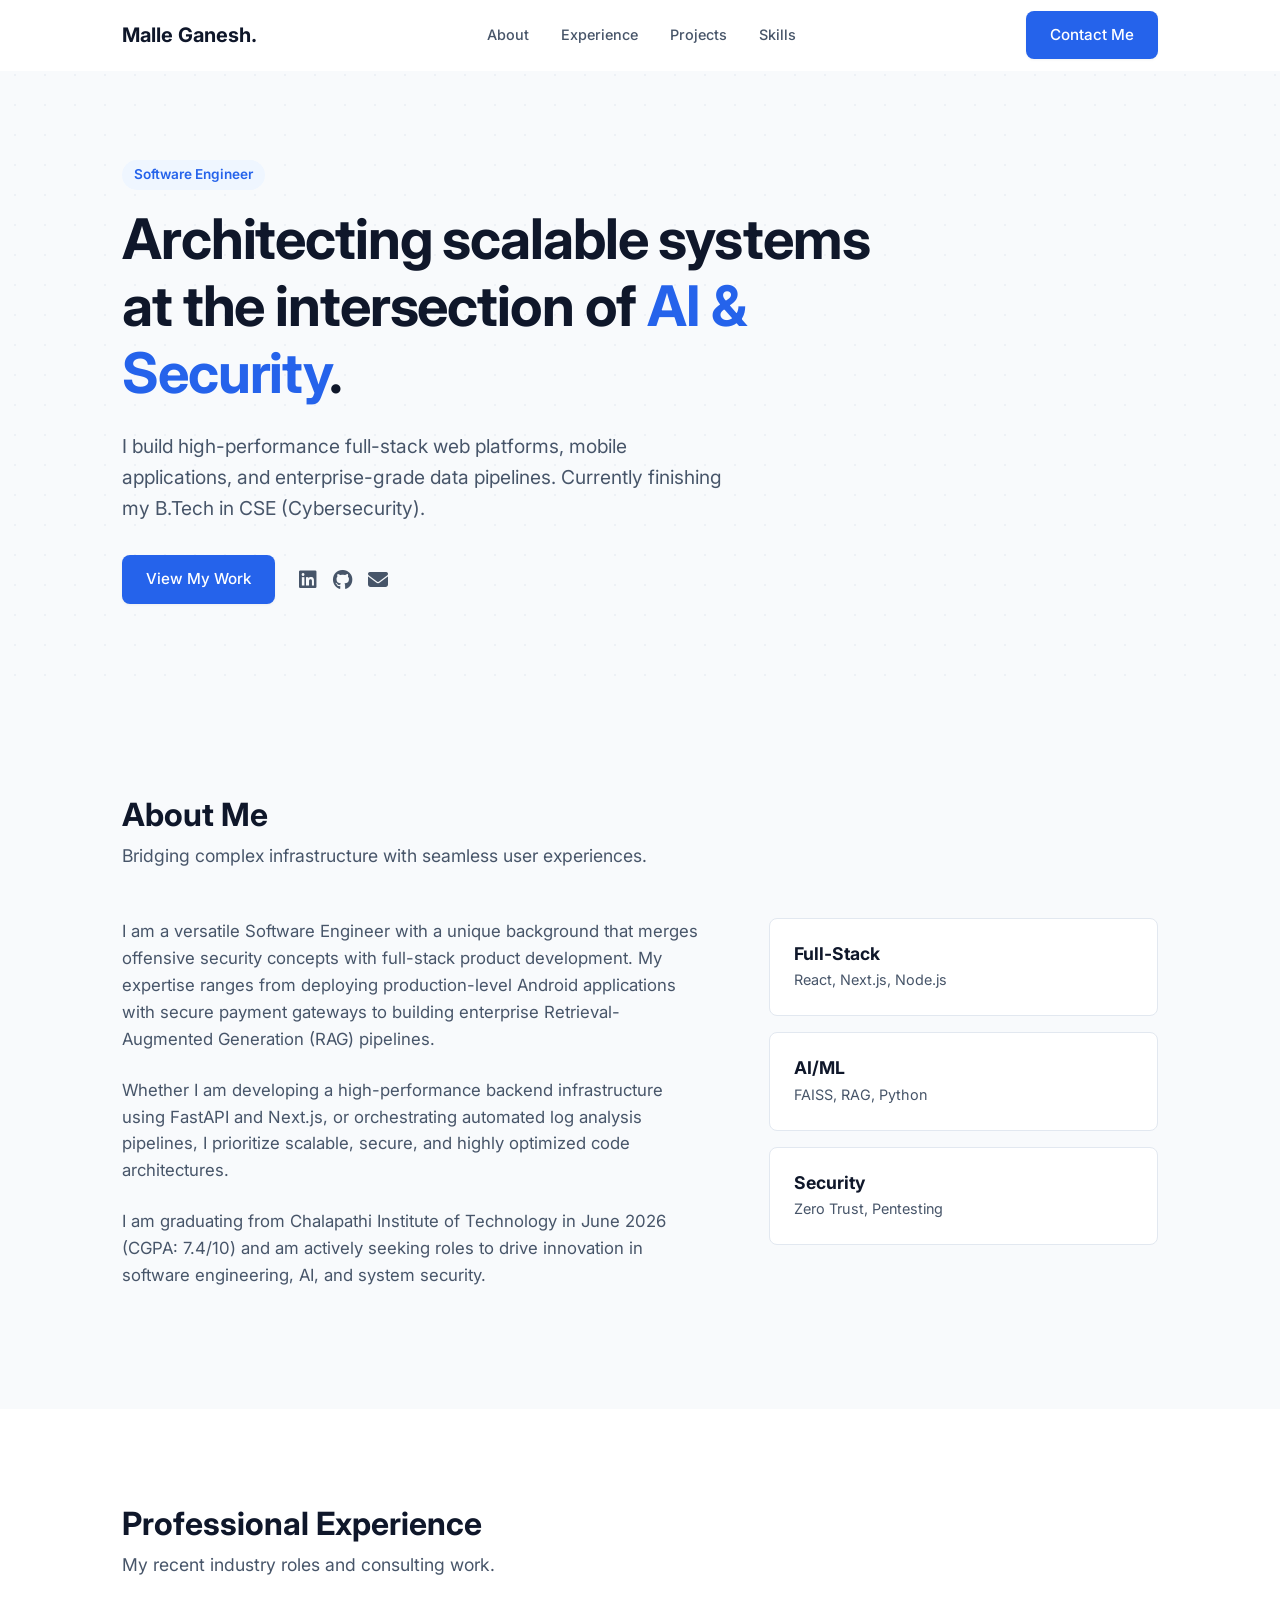
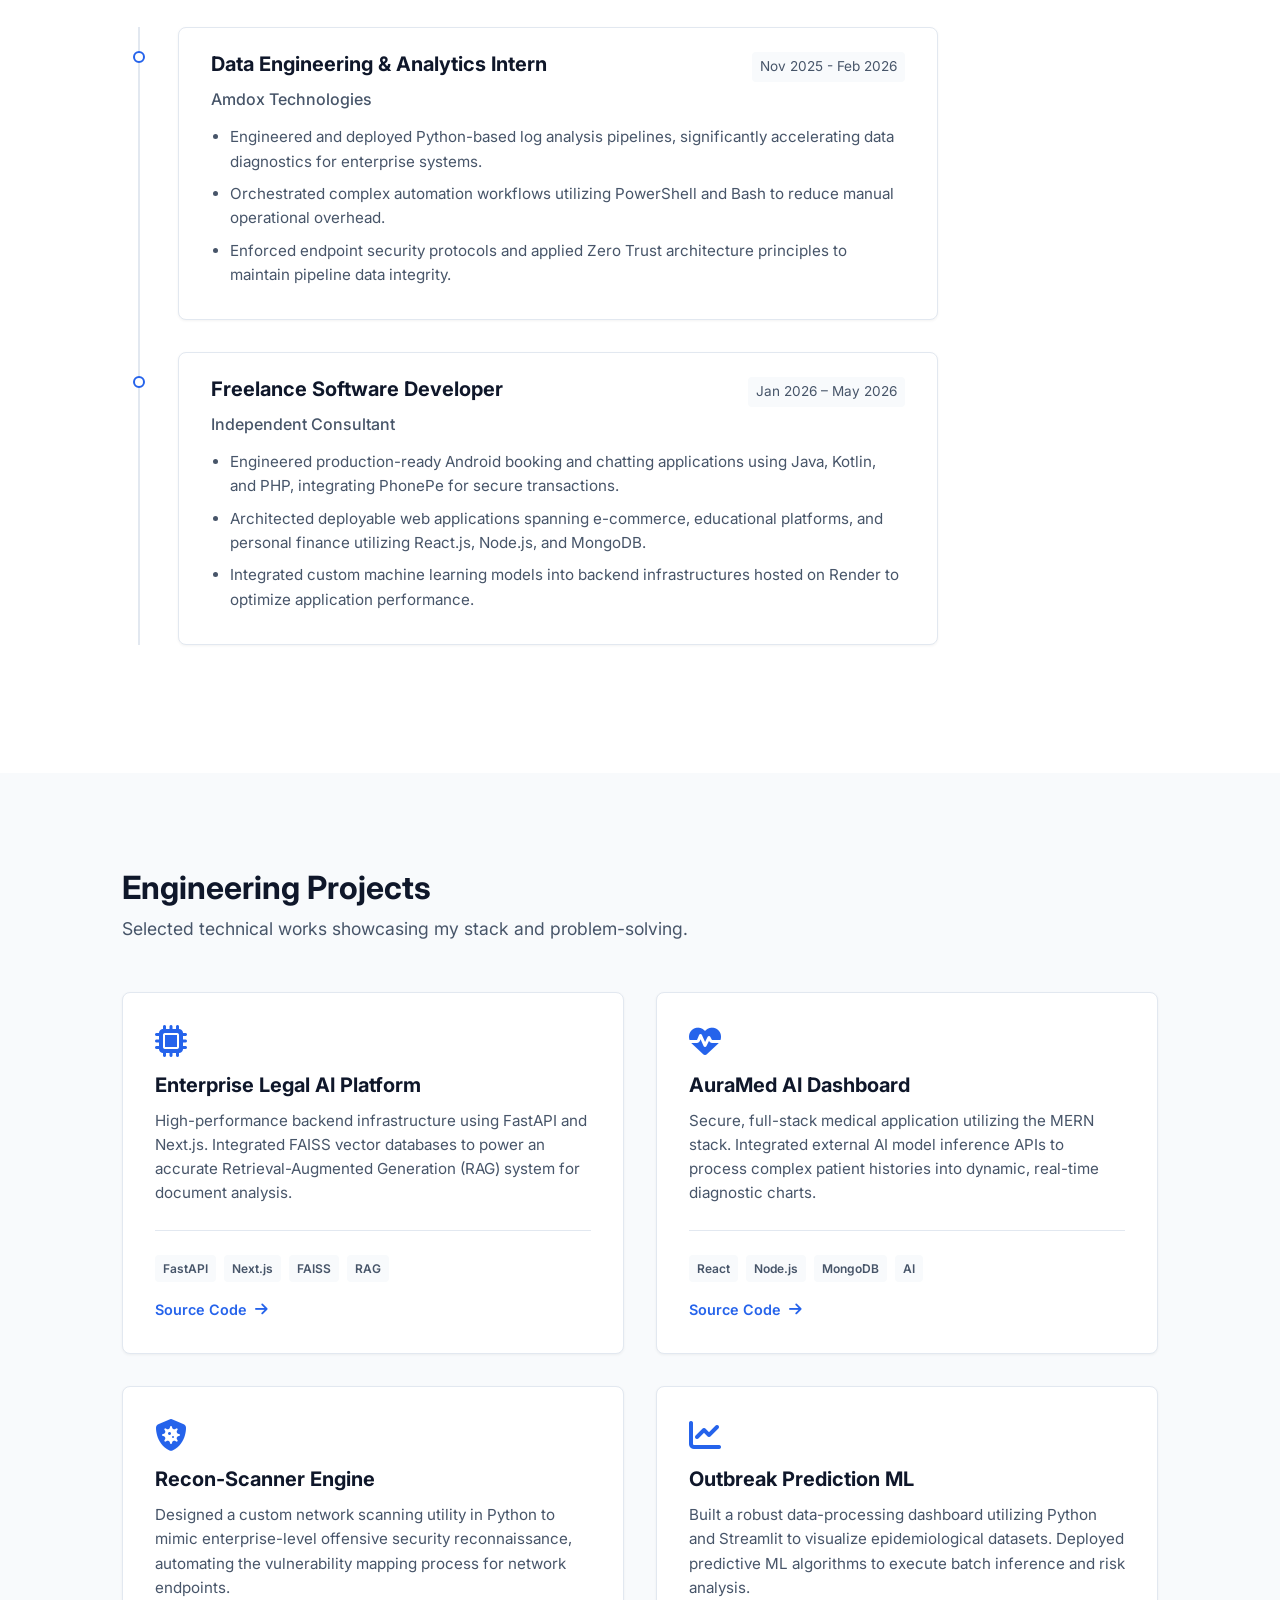
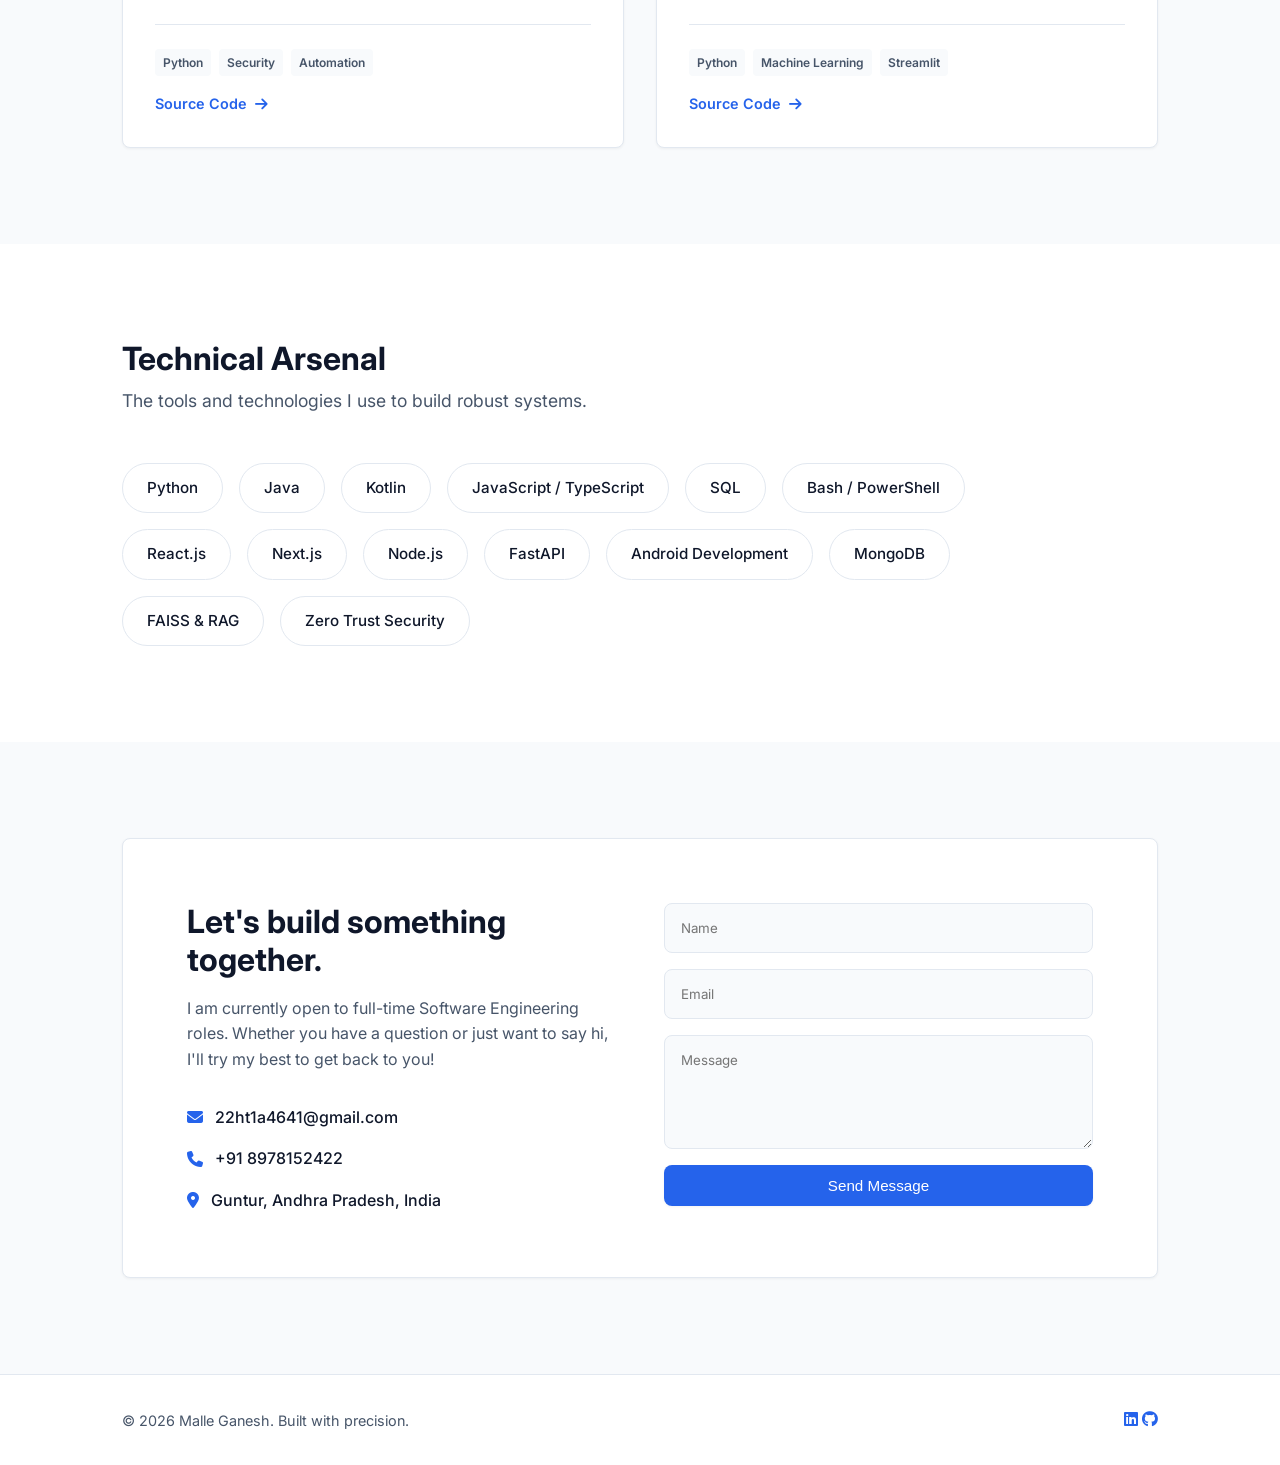
==== commit 66a80809: "Update internship dates and location in index.html" ====
--- a/index.html
+++ b/index.html
@@ -109,7 +109,7 @@
           <div class="timeline-content card">
             <div class="timeline-header">
               <h3>Data Engineering & Analytics Intern</h3>
-              <span class="timeline-date">2026 – Present</span>
+              <span class="timeline-date">Nov 2025 - Feb 2026</span>
             </div>
             <h4>Amdox Technologies</h4>
             <ul>
@@ -259,7 +259,7 @@
           <div class="contact-details">
             <a href="mailto:22ht1a4641@gmail.com"><i class="fas fa-envelope"></i> 22ht1a4641@gmail.com</a>
             <a href="tel:+918978152422"><i class="fas fa-phone"></i> +91 8978152422</a>
-            <span><i class="fas fa-map-marker-alt"></i> Tirupati, Andhra Pradesh, India</span>
+            <span><i class="fas fa-map-marker-alt"></i> Guntur, Andhra Pradesh, India</span>
           </div>
         </div>
         <form class="contact-form" id="contact-form">
--- a/style.css
+++ b/style.css
@@ -1,1391 +1,613 @@
-/* ====================
-Variables & Colors
-==================== */
-
-:root {
-  /* Royal purple + blue + black */
-  --primary-dark: #020010;         /* Deep nearly-black */
-  --secondary-dark: #050018;       /* Dark purple/indigo */
-  --tertiary-dark: #0b0024;        /* Richer purple */
-
-  --accent-color: #5d5dff;         /* Royal blue */
-  --accent-hover: #8f7bff;         /* Lighter hover blue */
-  --accent-color-2: #9b5bff;       /* Royal purple */
-  --accent-color-3: #32c3ff;       /* Neon blue */
-
-  --text-primary: #ffffff;
-  --text-secondary: #d4d4ff;       /* Slight purple tint */
-  --text-muted: #8b93b7;
-
-  --border-color: #2a2850;
-  --success-color: #2de3b1;
-  --warning-color: #ffd447;
-  --error-color: #ff4b81;
-
+/* ==========================================================================
+   Professional Clean Theme variables
+   ========================================================================== */
+   :root {
+    --bg-main: #f8fafc;        /* Very light slate */
+    --bg-secondary: #ffffff;   /* Pure white cards */
+    --text-primary: #0f172a;   /* Deep slate/black */
+    --text-secondary: #475569; /* Muted slate */
+    --accent: #2563eb;         /* Professional Deep Blue */
+    --accent-hover: #1d4ed8;
+    --border: #e2e8f0;
+    
+    --font-sans: 'Inter', system-ui, -apple-system, sans-serif;
+    --transition: 0.3s ease;
+    --radius: 8px;
+    --shadow-sm: 0 1px 3px rgba(0,0,0,0.05);
+    --shadow-md: 0 4px 6px -1px rgba(0,0,0,0.1), 0 2px 4px -1px rgba(0,0,0,0.06);
+    --shadow-lg: 0 10px 15px -3px rgba(0,0,0,0.1), 0 4px 6px -2px rgba(0,0,0,0.05);
+  }
+  
+  * {
+    margin: 0;
+    padding: 0;
+    box-sizing: border-box;
+  }
+  
+  html {
+    scroll-behavior: smooth;
+  }
+  
+  body {
+    font-family: var(--font-sans);
+    background-color: var(--bg-main);
+    color: var(--text-primary);
+    line-height: 1.6;
+    -webkit-font-smoothing: antialiased;
+  }
+  
+  a {
+    color: var(--accent);
+    text-decoration: none;
+    transition: var(--transition);
+  }
+  
+  ul {
+    list-style: none;
+  }
+  
+  .container {
+    max-width: 1100px;
+    margin: 0 auto;
+    padding: 0 2rem;
+  }
+  
+  .section {
+    padding: 6rem 0;
+  }
+  
+  .bg-light {
+    background-color: var(--bg-secondary);
+  }
+  
+  /* Buttons */
+  .btn {
+    display: inline-block;
+    padding: 0.75rem 1.5rem;
+    border-radius: var(--radius);
+    font-weight: 500;
+    font-size: 0.95rem;
+    cursor: pointer;
+    border: none;
+    transition: var(--transition);
+  }
+  
+  .btn-primary {
+    background-color: var(--accent);
+    color: #ffffff;
+    box-shadow: var(--shadow-sm);
+  }
+  
+  .btn-primary:hover {
+    background-color: var(--accent-hover);
+    transform: translateY(-2px);
+    box-shadow: var(--shadow-md);
+  }
+  
+  /* Cards */
+  .card {
+    background-color: var(--bg-secondary);
+    border: 1px solid var(--border);
+    border-radius: var(--radius);
+    padding: 2rem;
+    box-shadow: var(--shadow-sm);
+    transition: var(--transition);
+  }
+  
+  .card:hover {
+    box-shadow: var(--shadow-lg);
+  }
+  
   /* Typography */
-  --font-family: 'Poppins', sans-serif;
-  --fs-xl: 3.5rem;
-  --fs-l: 2.5rem;
-  --fs-m: 1.5rem;
-  --fs-s: 1.125rem;
-  --fs-xs: 0.875rem;
-
-  /* Spacing */
-  --spacing-xs: 0.5rem;
-  --spacing-s: 1rem;
-  --spacing-m: 2rem;
-  --spacing-l: 3rem;
-  --spacing-xl: 5rem;
-
-  /* Other */
-  --border-radius: 0.5rem;
-  --transition: all 0.3s ease;
-  --box-shadow: 0 10px 30px -15px rgba(0, 0, 0, 0.9);
-  --container-max-width: 1200px;
-  --glow-effect: 0 0 15px rgba(139, 92, 246, 0.9);
-}
-
-/* ====================
-Reset & Base Styles
-==================== */
-
-*,
-*::before,
-*::after {
-  margin: 0;
-  padding: 0;
-  box-sizing: border-box;
-}
-
-html {
-  scroll-behavior: smooth;
-  scrollbar-width: thin;
-  scrollbar-color: var(--accent-color) var(--primary-dark);
-}
-
-body {
-  font-family: var(--font-family);
-  background-color: var(--primary-dark);
-  color: var(--text-primary);
-  line-height: 1.6;
-  overflow-x: hidden;
-}
-
-::-webkit-scrollbar {
-  width: 8px;
-}
-
-::-webkit-scrollbar-track {
-  background: var(--primary-dark);
-}
-
-::-webkit-scrollbar-thumb {
-  background-color: var(--accent-color);
-  border-radius: 6px;
-}
-
-h1,
-h2,
-h3,
-h4,
-h5,
-h6 {
-  margin-bottom: var(--spacing-s);
-  line-height: 1.2;
-  font-weight: 700;
-}
-
-h1 {
-  font-size: var(--fs-xl);
-  background: linear-gradient(45deg, #ffffff, var(--accent-color-2));
-  -webkit-background-clip: text;
-  -webkit-text-fill-color: transparent;
-  background-clip: text;
-  text-fill-color: transparent;
-  text-shadow: var(--glow-effect);
-}
-
-h2 {
-  font-size: var(--fs-l);
-}
-
-h3 {
-  font-size: var(--fs-m);
-}
-
-p {
-  margin-bottom: var(--spacing-s);
-}
-
-a {
-  color: var(--accent-color-3);
-  text-decoration: none;
-  transition: var(--transition);
-}
-
-a:hover {
-  color: var(--accent-hover);
-}
-
-img {
-  max-width: 100%;
-  height: auto;
-  display: block;
-}
-
-ul,
-ol {
-  list-style: none;
-  padding-left: 0;
-}
-
-button,
-.btn {
-  cursor: pointer;
-  border: none;
-  font-family: var(--font-family);
-  font-size: var(--fs-xs);
-  transition: var(--transition);
-}
-
-.container {
-  width: 90%;
-  max-width: var(--container-max-width);
-  margin: 0 auto;
-  padding: var(--spacing-m) 0;
-}
-
-.section-header {
-  text-align: center;
-  margin-bottom: var(--spacing-l);
-}
-
-.underline {
-  height: 4px;
-  width: 80px;
-  background: linear-gradient(90deg, var(--accent-color-2), var(--accent-color-3));
-  margin: 0 auto;
-  margin-top: -10px;
-  border-radius: 2px;
-  box-shadow: 0 0 18px rgba(155, 91, 255, 0.8);
-}
-
-.btn {
-  display: inline-block;
-  padding: 0.8rem 1.8rem;
-  border-radius: var(--border-radius);
-  font-weight: 500;
-  text-align: center;
-  margin-right: var(--spacing-s);
-  font-size: var(--fs-xs);
-}
-
-.primary-btn {
-  background-color: var(--accent-color-2);
-  color: var(--primary-dark);
-  box-shadow: 0 0 18px rgba(155, 91, 255, 0.8);
-}
-
-.primary-btn:hover {
-  background-color: var(--accent-hover);
-  color: var(--primary-dark);
-  transform: translateY(-3px);
-  box-shadow: 0 0 24px rgba(155, 91, 255, 0.9);
-}
-
-.secondary-btn {
-  background-color: transparent;
-  color: var(--accent-color-3);
-  border: 1px solid var(--accent-color-3);
-  box-shadow: 0 0 14px rgba(50, 195, 255, 0.5);
-}
-
-.secondary-btn:hover {
-  background-color: rgba(50, 195, 255, 0.1);
-  transform: translateY(-3px);
-  box-shadow: 0 0 22px rgba(50, 195, 255, 0.9);
-}
-
-/* ====================
-Header & Navigation
-==================== */
-
-header {
-  position: fixed;
-  top: 0;
-  left: 0;
-  width: 100%;
-  z-index: 1000;
-  background-color: rgba(5, 0, 24, 0.9);
-  backdrop-filter: blur(10px);
-  -webkit-backdrop-filter: blur(10px);
-  box-shadow: 0 2px 10px rgba(0, 0, 0, 0.4);
-  transition: var(--transition);
-}
-
-nav {
-  display: flex;
-  justify-content: space-between;
-  align-items: center;
-  padding: 1rem 0;
-}
-
-.logo a {
-  font-size: var(--fs-m);
-  font-weight: 700;
-  color: var(--text-primary);
-  display: flex;
-  align-items: center;
-}
-
-.logo span {
-  color: var(--accent-color-3);
-  font-weight: 800;
-}
-
-.nav-links {
-  display: flex;
-  gap: var(--spacing-s);
-}
-
-.nav-links li a {
-  color: var(--text-secondary);
-  font-size: var(--fs-xs);
-  font-weight: 500;
-  padding: 0.5rem 0.8rem;
-  position: relative;
-}
-
-.nav-links li a::before {
-  content: '';
-  position: absolute;
-  bottom: 0;
-  left: 0;
-  height: 2px;
-  width: 0;
-  background-color: var(--accent-color-3);
-  transition: var(--transition);
-}
-
-.nav-links li a:hover {
-  color: var(--text-primary);
-}
-
-.nav-links li a:hover::before {
-  width: 100%;
-}
-
-.hamburger {
-  display: none;
-  cursor: pointer;
-}
-
-.hamburger .line {
-  width: 25px;
-  height: 2px;
-  background-color: var(--text-primary);
-  margin: 6px 0;
-  transition: var(--transition);
-}
-
-/* Header scroll state */
-.header-scroll {
-  background-color: rgba(2, 0, 16, 0.98);
-  box-shadow: 0 10px 20px rgba(0, 0, 0, 0.4);
-}
-
-/* ====================
-Hero Section (Matrix style)
-==================== */
-
-.hero {
-  min-height: 100vh;
-  display: flex;
-  align-items: center;
-  padding-top: 80px;
-  background-color: var(--primary-dark);
-  position: relative;
-  overflow: hidden;
-}
-
-/* smooth purple/blue Matrix glow, NO grid */
-.hero::before {
-  content: '';
-  position: absolute;
-  inset: 0;
-  background:
-    radial-gradient(circle at 10% 0%, rgba(155, 91, 255, 0.35) 0%, transparent 55%),
-    radial-gradient(circle at 90% 0%, rgba(50, 195, 255, 0.35) 0%, transparent 55%),
-    radial-gradient(circle at 0% 100%, rgba(155, 91, 255, 0.25) 0%, transparent 55%),
-    radial-gradient(circle at 100% 100%, rgba(50, 195, 255, 0.25) 0%, transparent 55%);
-  background-color: var(--primary-dark);
-  z-index: 1;
-}
-
-.hero-content {
-  display: flex;
-  justify-content: space-between;
-  align-items: center;
-  gap: var(--spacing-l);
-  position: relative;
-  z-index: 2;
-}
-
-.hero-text {
-  flex: 1;
-}
-
-.hero-text h1 {
-  margin-bottom: var(--spacing-xs);
-}
-
-.hero-text h2 {
-  font-size: var(--fs-m);
-  font-weight: 600;
-  color: var(--accent-color-3);
-  margin-bottom: var(--spacing-s);
-}
-
-.hero-text p {
-  color: var(--text-secondary);
-  margin-bottom: var(--spacing-m);
-  max-width: 600px;
-}
-
-.cta-buttons {
-  margin-bottom: var(--spacing-m);
-}
-
-.social-icons {
-  display: flex;
-  gap: var(--spacing-s);
-}
-
-.social-icons a {
-  display: inline-flex;
-  align-items: center;
-  justify-content: center;
-  width: 40px;
-  height: 40px;
-  background-color: var(--tertiary-dark);
-  border-radius: 50%;
-  transition: var(--transition);
-}
-
-.social-icons a:hover {
-  background-color: var(--accent-color-3);
-  transform: translateY(-3px);
-  box-shadow: 0 0 15px rgba(50, 195, 255, 0.8);
-}
-
-.social-icons i {
-  color: var(--text-primary);
-  font-size: 1.2rem;
-}
-
-.social-icons a:hover i {
-  color: var(--primary-dark);
-}
-
-.hero-image {
-  flex: 1;
-  display: flex;
-  justify-content: center;
-  align-items: center;
-}
-
-.security-graphic {
-  position: relative;
-  width: 320px;
-  height: 320px;
-  display: flex;
-  justify-content: center;
-  align-items: center;
-  overflow: hidden;
-}
-
-/* glowing shield in purple */
-.shield {
-  position: relative;
-  font-size: 7rem;
-  color: var(--accent-color-2);
-  animation: pulse 2s infinite;
-  text-shadow:
-    0 0 18px rgba(155, 91, 255, 1),
-    0 0 32px rgba(50, 195, 255, 0.9);
-}
-
-/* circular ripple */
-.ripple {
-  position: absolute;
-  top: 50%;
-  left: 50%;
-  transform: translate(-50%, -50%);
-  width: 150px;
-  height: 150px;
-  border: 1px solid var(--accent-color-3);
-  border-radius: 50%;
-  animation: ripple 2.2s linear infinite;
-}
-
-/* falling 0/1 columns behind shield */
-.binary {
-  position: absolute;
-  inset: 0;
-  font-family: monospace;
-  font-size: 0.75rem;
-  color: #32c3ff;
-  opacity: 0.85;
-  pointer-events: none;
-  background-image:
-    repeating-linear-gradient(
-      to bottom,
-      rgba(50, 195, 255, 0.0) 0px,
-      rgba(50, 195, 255, 0.85) 2px,
-      rgba(50, 195, 255, 0.0) 18px
-    );
-  background-size: 100% 20px;
-  mix-blend-mode: screen;
-  animation: shield-matrix-fall 1.6s linear infinite;
-}
-
-/* diagonal 0/1 text overlay */
-.security-graphic::after {
-  content: '@#$%^&**CLASSIFIED*&^%$#@';
-  position: absolute;
-  top: 8%;
-  left: 8%;
-  right: 8%;
-  bottom: 8%;
-  font-family: monospace;
-  font-size: 0.7rem;
-  color: rgba(50, 195, 255, 0.75);
-  opacity: 0.7;
-  white-space: pre-wrap;
-  line-height: 1.4;
-  transform: rotate(-12deg);
-  text-shadow:
-    0 0 8px rgba(50, 195, 255, 0.9),
-    0 0 16px rgba(0, 0, 0, 0.9);
-  pointer-events: none;
-}
-
-/* animations reused + Matrix fall */
-@keyframes pulse {
-  0% {
-    transform: scale(1);
-    text-shadow: 0 0 10px rgba(155, 91, 255, 0.6);
-  }
-  50% {
-    transform: scale(1.05);
-    text-shadow: 0 0 22px rgba(155, 91, 255, 1);
-  }
-  100% {
-    transform: scale(1);
-    text-shadow: 0 0 10px rgba(155, 91, 255, 0.6);
-  }
-}
-
-@keyframes ripple {
-  0% {
-    width: 0;
-    height: 0;
-    opacity: 0.9;
-  }
-  100% {
-    width: 200px;
-    height: 200px;
-    opacity: 0;
-  }
-}
-
-@keyframes shield-matrix-fall {
-  0% {
-    background-position-y: 0;
-  }
-  100% {
-    background-position-y: 20px;
-  }
-}
-
-
-/* ====================
-About Section
-==================== */
-
-.about {
-  background-color: var(--secondary-dark);
-  padding: var(--spacing-xl) 0;
-}
-
-.about-content {
-  display: grid;
-  grid-template-columns: 3fr 2fr;
-  gap: var(--spacing-l);
-  align-items: center;
-}
-
-.about-text p {
-  color: var(--text-secondary);
-  margin-bottom: var(--spacing-s);
-}
-
-.contact-info {
-  background-color: var(--tertiary-dark);
-  padding: var(--spacing-m);
-  border-radius: var(--border-radius);
-  box-shadow: var(--box-shadow);
-}
-
-.contact-item {
-  display: flex;
-  align-items: center;
-  margin-bottom: var(--spacing-s);
-}
-
-.contact-item i {
-  color: var(--accent-color-3);
-  font-size: 1.2rem;
-  margin-right: var(--spacing-s);
-  width: 20px;
-}
-
-.contact-item span {
-  color: var(--text-secondary);
-}
-
-/* ====================
-Skills Section
-==================== */
-
-.skills {
-  padding: var(--spacing-xl) 0;
-  background-color: var(--primary-dark);
-}
-
-.skills-container {
-  display: grid;
-  grid-template-columns: repeat(auto-fit, minmax(300px, 1fr));
-  gap: var(--spacing-l);
-}
-
-.skill-category h3 {
-  position: relative;
-  display: inline-block;
-  margin-bottom: var(--spacing-m);
-  padding-bottom: var(--spacing-xs);
-}
-
-.skill-category h3::after {
-  content: '';
-  position: absolute;
-  left: 0;
-  bottom: 0;
-  width: 40px;
-  height: 3px;
-  background: linear-gradient(90deg, var(--accent-color-2), var(--accent-color-3));
-  border-radius: 2px;
-}
-
-.skills-grid {
-  display: grid;
-  grid-template-columns: repeat(auto-fill, minmax(120px, 1fr));
-  gap: var(--spacing-s);
-}
-
-.skill-item {
-  background-color: var(--tertiary-dark);
-  border-radius: var(--border-radius);
-  padding: var(--spacing-s);
-  text-align: center;
-  transition: var(--transition);
-  cursor: default;
-  position: relative;
-  overflow: hidden;
-}
-
-.skill-item::before {
-  content: '';
-  position: absolute;
-  top: 0;
-  left: 0;
-  width: 5px;
-  height: 100%;
-  background: linear-gradient(180deg, var(--accent-color-2), var(--accent-color-3));
-  transition: var(--transition);
-}
-
-.skill-item:hover {
-  transform: translateY(-5px);
-  box-shadow:
-    var(--box-shadow),
-    0 0 18px rgba(155, 91, 255, 0.8);
-}
-
-.skill-item span {
-  color: var(--text-secondary);
-  font-weight: 500;
-  font-size: var(--fs-xs);
-}
-
-/* ====================
-Projects Section
-==================== */
-
-.projects {
-  background-color: var(--secondary-dark);
-  padding: var(--spacing-xl) 0;
-}
-
-.projects-grid {
-  display: grid;
-  grid-template-columns: repeat(auto-fill, minmax(350px, 1fr));
-  gap: var(--spacing-l);
-}
-
-.project-card {
-  background-color: var(--tertiary-dark);
-  border-radius: var(--border-radius);
-  overflow: hidden;
-  box-shadow: var(--box-shadow);
-  transition: var(--transition);
-  height: 100%;
-  display: flex;
-  flex-direction: column;
-}
-
-.project-card:hover {
-  transform: translateY(-10px);
-  box-shadow:
-    0 20px 30px -15px rgba(0, 0, 0, 0.8),
-    0 0 18px rgba(155, 91, 255, 0.9);
-  border: 1px solid rgba(155, 91, 255, 0.4);
-}
-
-.project-header {
-  padding: var(--spacing-s);
-  border-bottom: 1px solid var(--border-color);
-  display: flex;
-  justify-content: space-between;
-  align-items: center;
-}
-
-.project-header h3 {
-  margin-bottom: 0;
-  color: var(--accent-color-2);
-}
-
-.project-links {
-  display: flex;
-  gap: var(--spacing-xs);
-}
-
-.project-links a {
-  color: var(--text-muted);
-  font-size: 1.2rem;
-}
-
-.project-links a:hover {
-  color: var(--accent-color-3);
-}
-
-.project-body {
-  padding: var(--spacing-s);
-  flex-grow: 1;
-  display: flex;
-  flex-direction: column;
-}
-
-.project-description {
-  color: var(--text-secondary);
-  margin-bottom: var(--spacing-s);
-  flex-grow: 1;
-}
-
-.project-tech {
-  display: flex;
-  flex-wrap: wrap;
-  gap: 10px;
-  margin-top: auto;
-}
-
-.project-tech span {
-  background-color: rgba(50, 195, 255, 0.08);
-  color: var(--accent-color-3);
-  padding: 4px 10px;
-  border-radius: 20px;
-  font-size: 0.7rem;
-  font-weight: 500;
-}
-
-/* ====================
-Timeline Styles (Experience & Education)
-==================== */
-
-.experience,
-.education {
-  padding: var(--spacing-xl) 0;
-}
-
-.experience {
-  background-color: var(--primary-dark);
-}
-
-.education {
-  background-color: var(--secondary-dark);
-}
-
-.timeline {
-  position: relative;
-  max-width: 800px;
-  margin: 0 auto;
-}
-
-.timeline::after {
-  content: '';
-  position: absolute;
-  width: 2px;
-  background-color: var(--accent-color-3);
-  top: 0;
-  bottom: 0;
-  left: 20px;
-}
-
-.timeline-item {
-  padding: 10px 40px;
-  position: relative;
-  margin-bottom: var(--spacing-m);
-}
-
-.timeline-icon {
-  position: absolute;
-  width: 40px;
-  height: 40px;
-  left: 0;
-  background-color: var(--tertiary-dark);
-  border: 2px solid var(--accent-color-2);
-  border-radius: 50%;
-  z-index: 1;
-  display: flex;
-  align-items: center;
-  justify-content: center;
-}
-
-.timeline-icon i {
-  color: var(--accent-color-3);
-  font-size: 1.2rem;
-}
-
-.timeline-content {
-  padding: var(--spacing-m);
-  background-color: var(--tertiary-dark);
-  border-radius: var(--border-radius);
-  box-shadow: var(--box-shadow);
-  transition: var(--transition);
-}
-
-.timeline-content:hover {
-  transform: translateY(-5px);
-  box-shadow:
-    0 15px 30px -10px rgba(0, 0, 0, 0.9),
-    0 0 18px rgba(155, 91, 255, 0.8);
-}
-
-.timeline-content h3 {
-  color: var(--accent-color-2);
-  margin-bottom: 5px;
-}
-
-.timeline-content h4 {
-  color: var(--text-secondary);
-  font-size: var(--fs-s);
-  margin-bottom: 10px;
-  font-weight: 500;
-}
-
-.timeline-date {
-  display: inline-block;
-  padding: 4px 10px;
-  background-color: rgba(50, 195, 255, 0.08);
-  color: var(--accent-color-3);
-  border-radius: 20px;
-  font-size: 0.8rem;
-  margin-bottom: var(--spacing-s);
-}
-
-.timeline-content ul {
-  list-style-type: disc;
-  padding-left: 20px;
-  color: var(--text-secondary);
-}
-
-.timeline-content ul li {
-  margin-bottom: 8px;
-}
-
-.timeline-content ul li::marker {
-  color: var(--accent-color-3);
-}
-
-.timeline-content p {
-  color: var(--text-secondary);
-}
-
-/* ====================
-Certifications Section
-==================== */
-
-.certifications {
-  background-color: var(--primary-dark);
-  padding: var(--spacing-xl) 0;
-}
-
-.certifications-grid {
-  display: grid;
-  grid-template-columns: repeat(auto-fill, minmax(280px, 1fr));
-  gap: var(--spacing-m);
-}
-
-.certification-card {
-  background-color: var(--tertiary-dark);
-  border-radius: var(--border-radius);
-  padding: var(--spacing-m);
-  display: flex;
-  align-items: center;
-  box-shadow: var(--box-shadow);
-  transition: var(--transition);
-}
-
-.certification-card:hover {
-  transform: translateY(-5px);
-  box-shadow:
-    0 15px 30px -10px rgba(0, 0, 0, 0.9),
-    0 0 18px rgba(155, 91, 255, 0.9);
-}
-
-.certification-logo {
-  width: 60px;
-  height: 60px;
-  border-radius: 50%;
-  background: linear-gradient(145deg, var(--accent-color-2), var(--accent-color-3));
-  margin-right: var(--spacing-s);
-  display: flex;
-  align-items: center;
-  justify-content: center;
-  flex-shrink: 0;
-}
-
-.certification-logo i {
-  color: var(--primary-dark);
-  font-size: 1.8rem;
-}
-
-.certification-content {
-  flex-grow: 1;
-}
-
-.certification-content h3 {
-  font-size: var(--fs-s);
-  margin-bottom: 5px;
-}
-
-.certification-content p {
-  color: var(--text-muted);
-  font-size: var(--fs-xs);
-  margin-bottom: 0;
-}
-
-/* ====================
-Hobbies & Interests (Achievements)
-==================== */
-
-.achievements {
-  background-color: var(--secondary-dark);
-  padding: var(--spacing-xl) 0;
-}
-
-.achievements-list {
-  max-width: 800px;
-  margin: 0 auto;
-}
-
-.achievement-item {
-  display: flex;
-  align-items: flex-start;
-  margin-bottom: var(--spacing-m);
-  padding: var(--spacing-m);
-  background-color: var(--tertiary-dark);
-  border-radius: var(--border-radius);
-  box-shadow: var(--box-shadow);
-  transition: var(--transition);
-}
-
-.achievement-item:hover {
-  transform: translateY(-5px);
-  box-shadow:
-    0 15px 30px -10px rgba(0, 0, 0, 0.9),
-    0 0 18px rgba(155, 91, 255, 0.8);
-}
-
-.achievement-icon {
-  background: linear-gradient(145deg, var(--accent-color-2), var(--accent-color-3));
-  color: var(--primary-dark);
-  width: 50px;
-  height: 50px;
-  border-radius: 50%;
-  display: flex;
-  align-items: center;
-  justify-content: center;
-  margin-right: var(--spacing-s);
-  flex-shrink: 0;
-}
-
-.achievement-icon i {
-  font-size: 1.5rem;
-}
-
-.achievement-content {
-  flex-grow: 1;
-}
-
-.achievement-content h3 {
-  margin-bottom: 5px;
-  color: var(--text-primary);
-}
-
-.achievement-content p {
-  color: var(--text-secondary);
-  margin-bottom: 0;
-}
-
-/* ====================
-Contact Section
-==================== */
-
-.contact {
-  background-color: var(--primary-dark);
-  padding: var(--spacing-xl) 0;
-}
-
-.contact-container {
-  display: grid;
-  grid-template-columns: 1fr 1fr;
-  gap: var(--spacing-l);
-  max-width: 1000px;
-  margin: 0 auto;
-}
-
-.contact-info-container {
-  display: flex;
-  flex-direction: column;
-  gap: var(--spacing-m);
-}
-
-.contact-info-item {
-  display: flex;
-  align-items: center;
-  padding: var(--spacing-m);
-  background-color: var(--tertiary-dark);
-  border-radius: var(--border-radius);
-  box-shadow: var(--box-shadow);
-  transition: var(--transition);
-}
-
-.contact-info-item:hover {
-  transform: translateY(-5px);
-  box-shadow:
-    0 15px 30px -10px rgba(0, 0, 0, 0.9),
-    0 0 18px rgba(155, 91, 255, 0.8);
-}
-
-.contact-info-item .icon {
-  width: 50px;
-  height: 50px;
-  border-radius: 50%;
-  background: linear-gradient(145deg, var(--accent-color-2), var(--accent-color-3));
-  display: flex;
-  align-items: center;
-  justify-content: center;
-  margin-right: var(--spacing-m);
-  flex-shrink: 0;
-}
-
-.contact-info-item .icon i {
-  color: var(--primary-dark);
-  font-size: 1.5rem;
-}
-
-.contact-info-item .text {
-  flex-grow: 1;
-}
-
-.contact-info-item .text h3 {
-  margin-bottom: 5px;
-  font-size: var(--fs-s);
-}
-
-.contact-info-item .text p,
-.contact-info-item .text a {
-  color: var(--text-secondary);
-  margin-bottom: 0;
-}
-
-.contact-form-container {
-  background-color: var(--tertiary-dark);
-  padding: var(--spacing-m);
-  border-radius: var(--border-radius);
-  box-shadow: var(--box-shadow);
-}
-
-.form-group {
-  margin-bottom: var(--spacing-s);
-}
-
-.form-group input,
-.form-group textarea {
-  width: 100%;
-  padding: 12px 15px;
-  background-color: var(--secondary-dark);
-  border: 1px solid var(--border-color);
-  border-radius: var(--border-radius);
-  color: var(--text-primary);
-  font-family: var(--font-family);
-  transition: var(--transition);
-}
-
-.form-group textarea {
-  min-height: 150px;
-  resize: vertical;
-}
-
-.form-group input:focus,
-.form-group textarea:focus {
-  outline: none;
-  border-color: var(--accent-color-3);
-  box-shadow: 0 0 0 2px rgba(50, 195, 255, 0.25);
-}
-
-.form-group input::placeholder,
-.form-group textarea::placeholder {
-  color: var(--text-muted);
-}
-
-.contact-form-container .primary-btn {
-  width: 100%;
-  margin-top: var(--spacing-s);
-}
-
-/* Success message in form */
-.success-message {
-  text-align: center;
-  color: var(--text-secondary);
-  padding: var(--spacing-m);
-}
-
-/* ====================
-Footer Section
-==================== */
-
-footer {
-  background-color: var(--secondary-dark);
-  padding: var(--spacing-l) 0 var(--spacing-s);
-}
-
-.footer-content {
-  text-align: center;
-}
-
-.footer-logo {
-  margin-bottom: var(--spacing-m);
-}
-
-.footer-logo a {
-  font-size: var(--fs-m);
-  font-weight: 700;
-  color: var(--text-primary);
-}
-
-.footer-logo span {
-  color: var(--accent-color-3);
-}
-
-.footer-social {
-  display: flex;
-  justify-content: center;
-  gap: var(--spacing-s);
-  margin-bottom: var(--spacing-m);
-}
-
-.footer-social a {
-  display: inline-flex;
-  align-items: center;
-  justify-content: center;
-  width: 40px;
-  height: 40px;
-  background-color: var(--tertiary-dark);
-  border-radius: 50%;
-  transition: var(--transition);
-}
-
-.footer-social a:hover {
-  background-color: var(--accent-color-3);
-  transform: translateY(-3px);
-}
-
-.footer-social i {
-  color: var(--text-primary);
-  font-size: 1.2rem;
-}
-
-.footer-social a:hover i {
-  color: var(--primary-dark);
-}
-
-.footer-links {
-  display: flex;
-  justify-content: center;
-  flex-wrap: wrap;
-  gap: var(--spacing-m);
-  margin-bottom: var(--spacing-m);
-}
-
-.footer-links a {
-  color: var(--text-secondary);
-  font-weight: 500;
-  transition: var(--transition);
-}
-
-.footer-links a:hover {
-  color: var(--accent-color-3);
-}
-
-.footer-bottom {
-  margin-top: var(--spacing-m);
-  padding-top: var(--spacing-s);
-  border-top: 1px solid var(--border-color);
-}
-
-.footer-bottom p {
-  color: var(--text-muted);
-  font-size: var(--fs-xs);
-  margin-bottom: 0;
-}
-
-/* ====================
-Section animation
-==================== */
-
-section {
-  opacity: 0;
-  transform: translateY(20px);
-  transition: opacity 0.6s ease-out, transform 0.6s ease-out;
-}
-
-.section-animate {
-  opacity: 1;
-  transform: translateY(0);
-}
-
-/* ====================
-Media Queries
-==================== */
-
-/* Large devices (up to 1200px) */
-@media only screen and (max-width: 1200px) {
-  :root {
-    --fs-xl: 3rem;
-    --fs-l: 2.2rem;
-    --fs-m: 1.3rem;
-  }
-
-  .nav-links {
-    gap: var(--spacing-xs);
-  }
-
-  .container {
-    width: 95%;
-  }
-}
-
-/* Medium devices (up to 992px) */
-@media only screen and (max-width: 992px) {
-  :root {
-    --fs-xl: 2.8rem;
-    --fs-l: 2rem;
-    --fs-m: 1.2rem;
-  }
-
-  .nav-links {
+  h1, h2, h3, h4 {
+    font-weight: 700;
+    line-height: 1.2;
+    color: var(--text-primary);
+  }
+  
+  .section-heading {
+    margin-bottom: 3rem;
+  }
+  
+  .section-heading h2 {
+    font-size: 2rem;
+    margin-bottom: 0.5rem;
+  }
+  
+  .section-heading p {
+    color: var(--text-secondary);
+    font-size: 1.1rem;
+  }
+  
+  /* ==========================================================================
+     Navigation
+     ========================================================================== */
+  header {
     position: fixed;
     top: 0;
-    right: -100%;
-    width: 250px;
-    height: 100vh;
-    background-color: var(--secondary-dark);
+    width: 100%;
+    background-color: rgba(255, 255, 255, 0.9);
+    backdrop-filter: blur(8px);
+    z-index: 1000;
+    border-bottom: 1px solid transparent;
+    transition: var(--transition);
+  }
+  
+  header.scrolled {
+    border-bottom: 1px solid var(--border);
+    box-shadow: var(--shadow-sm);
+  }
+  
+  .nav-container {
+    display: flex;
+    justify-content: space-between;
+    align-items: center;
+    height: 70px;
+  }
+  
+  .logo {
+    font-size: 1.25rem;
+    font-weight: 700;
+    color: var(--text-primary);
+  }
+  
+  .nav-links {
+    display: flex;
+    gap: 2rem;
+  }
+  
+  .nav-links a {
+    color: var(--text-secondary);
+    font-weight: 500;
+    font-size: 0.9rem;
+  }
+  
+  .nav-links a:hover {
+    color: var(--accent);
+  }
+  
+  .nav-actions {
+    display: flex;
+    align-items: center;
+    gap: 1rem;
+  }
+  
+  .hamburger {
+    display: none;
+    background: none;
+    border: none;
+    font-size: 1.5rem;
+    color: var(--text-primary);
+    cursor: pointer;
+  }
+  
+  /* ==========================================================================
+     Hero Section
+     ========================================================================== */
+  .hero {
+    position: relative;
+    padding: 10rem 0 6rem;
+    overflow: hidden;
+  }
+  
+  .hero-bg-pattern {
+    position: absolute;
+    top: 0;
+    left: 0;
+    width: 100%;
+    height: 100%;
+    background-image: radial-gradient(var(--border) 1px, transparent 1px);
+    background-size: 30px 30px;
+    opacity: 0.5;
+    z-index: -1;
+  }
+  
+  .hero-container {
+    display: flex;
+    align-items: center;
+  }
+  
+  .hero-content {
+    max-width: 800px;
+  }
+  
+  .badge {
+    display: inline-block;
+    padding: 0.25rem 0.75rem;
+    background-color: #eff6ff;
+    color: var(--accent);
+    border-radius: 20px;
+    font-size: 0.85rem;
+    font-weight: 600;
+    margin-bottom: 1rem;
+  }
+  
+  .hero h1 {
+    font-size: 3.5rem;
+    letter-spacing: -0.02em;
+    margin-bottom: 1.5rem;
+  }
+  
+  .hero .highlight {
+    color: var(--accent);
+  }
+  
+  .hero-subtitle {
+    font-size: 1.2rem;
+    color: var(--text-secondary);
+    margin-bottom: 2rem;
+    max-width: 600px;
+  }
+  
+  .hero-buttons {
+    display: flex;
+    align-items: center;
+    gap: 1.5rem;
+  }
+  
+  .social-links {
+    display: flex;
+    gap: 1rem;
+  }
+  
+  .social-links a {
+    color: var(--text-secondary);
+    font-size: 1.25rem;
+  }
+  
+  .social-links a:hover {
+    color: var(--accent);
+    transform: translateY(-2px);
+  }
+  
+  /* ==========================================================================
+     About Section
+     ========================================================================== */
+  .about-grid {
+    display: grid;
+    grid-template-columns: 3fr 2fr;
+    gap: 4rem;
+  }
+  
+  .about-text p {
+    color: var(--text-secondary);
+    margin-bottom: 1.5rem;
+    font-size: 1.05rem;
+  }
+  
+  .about-stats {
+    display: flex;
     flex-direction: column;
-    justify-content: center;
+    gap: 1rem;
+  }
+  
+  .stat-card {
+    background-color: var(--bg-secondary);
+    border: 1px solid var(--border);
+    padding: 1.5rem;
+    border-radius: var(--radius);
+  }
+  
+  .stat-card h3 {
+    font-size: 1.1rem;
+    margin-bottom: 0.25rem;
+  }
+  
+  .stat-card p {
+    color: var(--text-secondary);
+    font-size: 0.9rem;
+  }
+  
+  /* ==========================================================================
+     Experience Timeline
+     ========================================================================== */
+  .timeline {
+    position: relative;
+    max-width: 800px;
+    margin-left: 1rem;
+  }
+  
+  .timeline::before {
+    content: '';
+    position: absolute;
+    top: 0;
+    left: 0;
+    height: 100%;
+    width: 2px;
+    background-color: var(--border);
+  }
+  
+  .timeline-item {
+    position: relative;
+    padding-left: 2.5rem;
+    margin-bottom: 2rem;
+  }
+  
+  .timeline-dot {
+    position: absolute;
+    left: -5px;
+    top: 1.5rem;
+    width: 12px;
+    height: 12px;
+    background-color: var(--bg-secondary);
+    border: 2px solid var(--accent);
+    border-radius: 50%;
+  }
+  
+  .timeline-content.card {
+    padding: 1.5rem 2rem;
+  }
+  
+  .timeline-header {
+    display: flex;
+    justify-content: space-between;
+    align-items: flex-start;
+    margin-bottom: 0.5rem;
+  }
+  
+  .timeline-header h3 {
+    font-size: 1.25rem;
+  }
+  
+  .timeline-date {
+    font-size: 0.85rem;
+    color: var(--text-secondary);
+    background-color: var(--bg-main);
+    padding: 0.25rem 0.5rem;
+    border-radius: 4px;
+  }
+  
+  .timeline-content h4 {
+    font-size: 1rem;
+    color: var(--text-secondary);
+    font-weight: 500;
+    margin-bottom: 1rem;
+  }
+  
+  .timeline-content ul {
+    list-style-type: disc;
+    padding-left: 1.2rem;
+    color: var(--text-secondary);
+  }
+  
+  .timeline-content li {
+    margin-bottom: 0.5rem;
+    font-size: 0.95rem;
+  }
+  
+  /* ==========================================================================
+     Projects
+     ========================================================================== */
+  .projects-grid {
+    display: grid;
+    grid-template-columns: repeat(auto-fit, minmax(350px, 1fr));
+    gap: 2rem;
+  }
+  
+  .project-card {
+    display: flex;
+    flex-direction: column;
+    padding: 0;
+    overflow: hidden;
+  }
+  
+  .project-content {
+    padding: 2rem;
+    display: flex;
+    flex-direction: column;
+    height: 100%;
+  }
+  
+  .project-top {
+    flex-grow: 1;
+  }
+  
+  .project-icon {
+    font-size: 2rem;
+    color: var(--accent);
+    margin-bottom: 1rem;
+  }
+  
+  .project-top h3 {
+    font-size: 1.25rem;
+    margin-bottom: 0.75rem;
+  }
+  
+  .project-top p {
+    color: var(--text-secondary);
+    font-size: 0.95rem;
+    margin-bottom: 1.5rem;
+  }
+  
+  .project-bottom {
+    margin-top: auto;
+    border-top: 1px solid var(--border);
+    padding-top: 1.5rem;
+  }
+  
+  .tech-stack {
+    display: flex;
+    flex-wrap: wrap;
+    gap: 0.5rem;
+    margin-bottom: 1rem;
+  }
+  
+  .tech-stack span {
+    font-size: 0.75rem;
+    font-weight: 600;
+    background-color: var(--bg-main);
+    color: var(--text-secondary);
+    padding: 0.25rem 0.5rem;
+    border-radius: 4px;
+  }
+  
+  .project-link {
+    font-size: 0.9rem;
+    font-weight: 600;
+    display: flex;
     align-items: center;
-    transition: 0.5s;
-    z-index: 900;
-    box-shadow: -5px 0 15px rgba(0, 0, 0, 0.4);
-  }
-
-  .nav-active {
-    right: 0;
-  }
-
-  .hamburger {
-    display: block;
-    z-index: 1000;
-  }
-
-  .hamburger.active .line:nth-child(1) {
-    transform: translateY(8px) rotate(45deg);
-  }
-
-  .hamburger.active .line:nth-child(2) {
-    opacity: 0;
-  }
-
-  .hamburger.active .line:nth-child(3) {
-    transform: translateY(-8px) rotate(-45deg);
-  }
-
-  .hero-content {
+    gap: 0.5rem;
+  }
+  
+  .project-link:hover {
+    gap: 0.75rem; /* slight arrow movement */
+  }
+  
+  /* ==========================================================================
+     Skills
+     ========================================================================== */
+  .skills-wrapper {
+    max-width: 900px;
+  }
+  
+  .skills-list {
+    display: flex;
+    flex-wrap: wrap;
+    gap: 1rem;
+  }
+  
+  .skill-tag {
+    background-color: var(--bg-secondary);
+    border: 1px solid var(--border);
+    color: var(--text-primary);
+    padding: 0.75rem 1.5rem;
+    border-radius: 30px;
+    font-weight: 500;
+    font-size: 0.95rem;
+    transition: var(--transition);
+    cursor: default;
+  }
+  
+  .skill-tag:hover {
+    border-color: var(--accent);
+    color: var(--accent);
+    box-shadow: var(--shadow-sm);
+  }
+  
+  /* ==========================================================================
+     Contact & Footer
+     ========================================================================== */
+  .contact-card {
+    display: grid;
+    grid-template-columns: 1fr 1fr;
+    gap: 3rem;
+    padding: 4rem;
+  }
+  
+  .contact-info h2 {
+    font-size: 2rem;
+    margin-bottom: 1rem;
+  }
+  
+  .contact-info p {
+    color: var(--text-secondary);
+    margin-bottom: 2rem;
+  }
+  
+  .contact-details {
+    display: flex;
     flex-direction: column;
-    text-align: center;
-  }
-
-  .hero-text p {
-    margin: 0 auto var(--spacing-m);
-  }
-
-  .social-icons {
-    justify-content: center;
-  }
-
-  .about-content,
-  .contact-container {
-    grid-template-columns: 1fr;
-  }
-
-  .projects-grid {
-    grid-template-columns: repeat(auto-fill, minmax(300px, 1fr));
-  }
-
-  .certifications-grid {
-    grid-template-columns: repeat(auto-fill, minmax(250px, 1fr));
-  }
-}
-
-/* Small devices (up to 768px) */
-@media only screen and (max-width: 768px) {
-  :root {
-    --fs-xl: 2.5rem;
-    --fs-l: 1.8rem;
-    --fs-m: 1.1rem;
-    --fs-s: 1rem;
-  }
-
-  .section-header {
-    margin-bottom: var(--spacing-m);
-  }
-
-  .skills-container {
-    gap: var(--spacing-m);
-  }
-
-  .skills-grid {
-    grid-template-columns: repeat(auto-fill, minmax(100px, 1fr));
-  }
-
-  .projects-grid {
-    grid-template-columns: 1fr;
-  }
-
-  .timeline::after {
-    left: 15px;
-  }
-
-  .timeline-icon {
-    width: 30px;
-    height: 30px;
-    left: 0;
-  }
-
-  .timeline-icon i {
+    gap: 1rem;
+  }
+  
+  .contact-details a, .contact-details span {
+    color: var(--text-primary);
+    font-weight: 500;
+    display: flex;
+    align-items: center;
+    gap: 0.75rem;
+  }
+  
+  .contact-details i {
+    color: var(--accent);
+  }
+  
+  .contact-form {
+    display: flex;
+    flex-direction: column;
+    gap: 1rem;
+  }
+  
+  .contact-form input,
+  .contact-form textarea {
+    width: 100%;
+    padding: 1rem;
+    border: 1px solid var(--border);
+    border-radius: var(--radius);
+    font-family: var(--font-sans);
+    background-color: var(--bg-main);
+    transition: var(--transition);
+  }
+  
+  .contact-form input:focus,
+  .contact-form textarea:focus {
+    outline: none;
+    border-color: var(--accent);
+    background-color: var(--bg-secondary);
+  }
+  
+  footer {
+    background-color: var(--bg-secondary);
+    border-top: 1px solid var(--border);
+    padding: 2rem 0;
+  }
+  
+  .footer-container {
+    display: flex;
+    justify-content: space-between;
+    align-items: center;
+  }
+  
+  .footer-container p {
+    color: var(--text-secondary);
     font-size: 0.9rem;
   }
-
-  .timeline-item {
-    padding-left: 30px;
-  }
-
-  .certifications-grid {
-    grid-template-columns: 1fr;
-  }
-
-  .contact-form-container {
-    margin-top: var(--spacing-m);
-  }
-}
-
-/* Extra small devices (up to 576px) */
-@media only screen and (max-width: 576px) {
-  :root {
-    --fs-xl: 2.2rem;
-    --fs-l: 1.6rem;
-    --fs-m: 1rem;
-    --spacing-xl: 3rem;
-    --spacing-l: 2rem;
-  }
-
-  .container {
-    width: 90%;
-    padding: var(--spacing-s) 0;
-  }
-
-  .hero {
-    padding-top: 60px;
-  }
-
-  .hero-text h2 {
-    font-size: 1rem;
-  }
-
-  .security-graphic {
-    width: 200px;
-    height: 200px;
-  }
-
-  .shield {
-    font-size: 5rem;
-  }
-
-  .binary {
-    font-size: 0.6rem;
-  }
-
-  .cta-buttons .btn {
-    display: block;
-    width: 100%;
-    margin-bottom: var(--spacing-xs);
-    margin-right: 0;
-  }
-
-  .achievement-item,
-  .contact-info-item {
-    flex-direction: column;
-    align-items: flex-start;
-  }
-
-  .achievement-icon,
-  .contact-info-item .icon {
-    margin-bottom: var(--spacing-s);
-  }
-
-  .footer-links {
-    gap: var(--spacing-s);
-    flex-direction: column;
-  }
-}
+  
+  /* ==========================================================================
+     Responsive Media Queries
+     ========================================================================== */
+  @media (max-width: 992px) {
+    .about-grid, .contact-card {
+      grid-template-columns: 1fr;
+      gap: 2rem;
+    }
+    
+    .contact-card {
+      padding: 2rem;
+    }
+  }
+  
+  @media (max-width: 768px) {
+    .hero h1 {
+      font-size: 2.5rem;
+    }
+    
+    .nav-links {
+      display: none; /* simple hidden mobile menu for now */
+      position: absolute;
+      top: 70px;
+      left: 0;
+      width: 100%;
+      background: var(--bg-secondary);
+      flex-direction: column;
+      padding: 2rem;
+      box-shadow: var(--shadow-md);
+      text-align: center;
+    }
+    
+    .nav-links.active {
+      display: flex;
+    }
+    
+    .hamburger {
+      display: block;
+    }
+    
+    .timeline-header {
+      flex-direction: column;
+    }
+    
+    .timeline-date {
+      margin-top: 0.5rem;
+    }
+  }
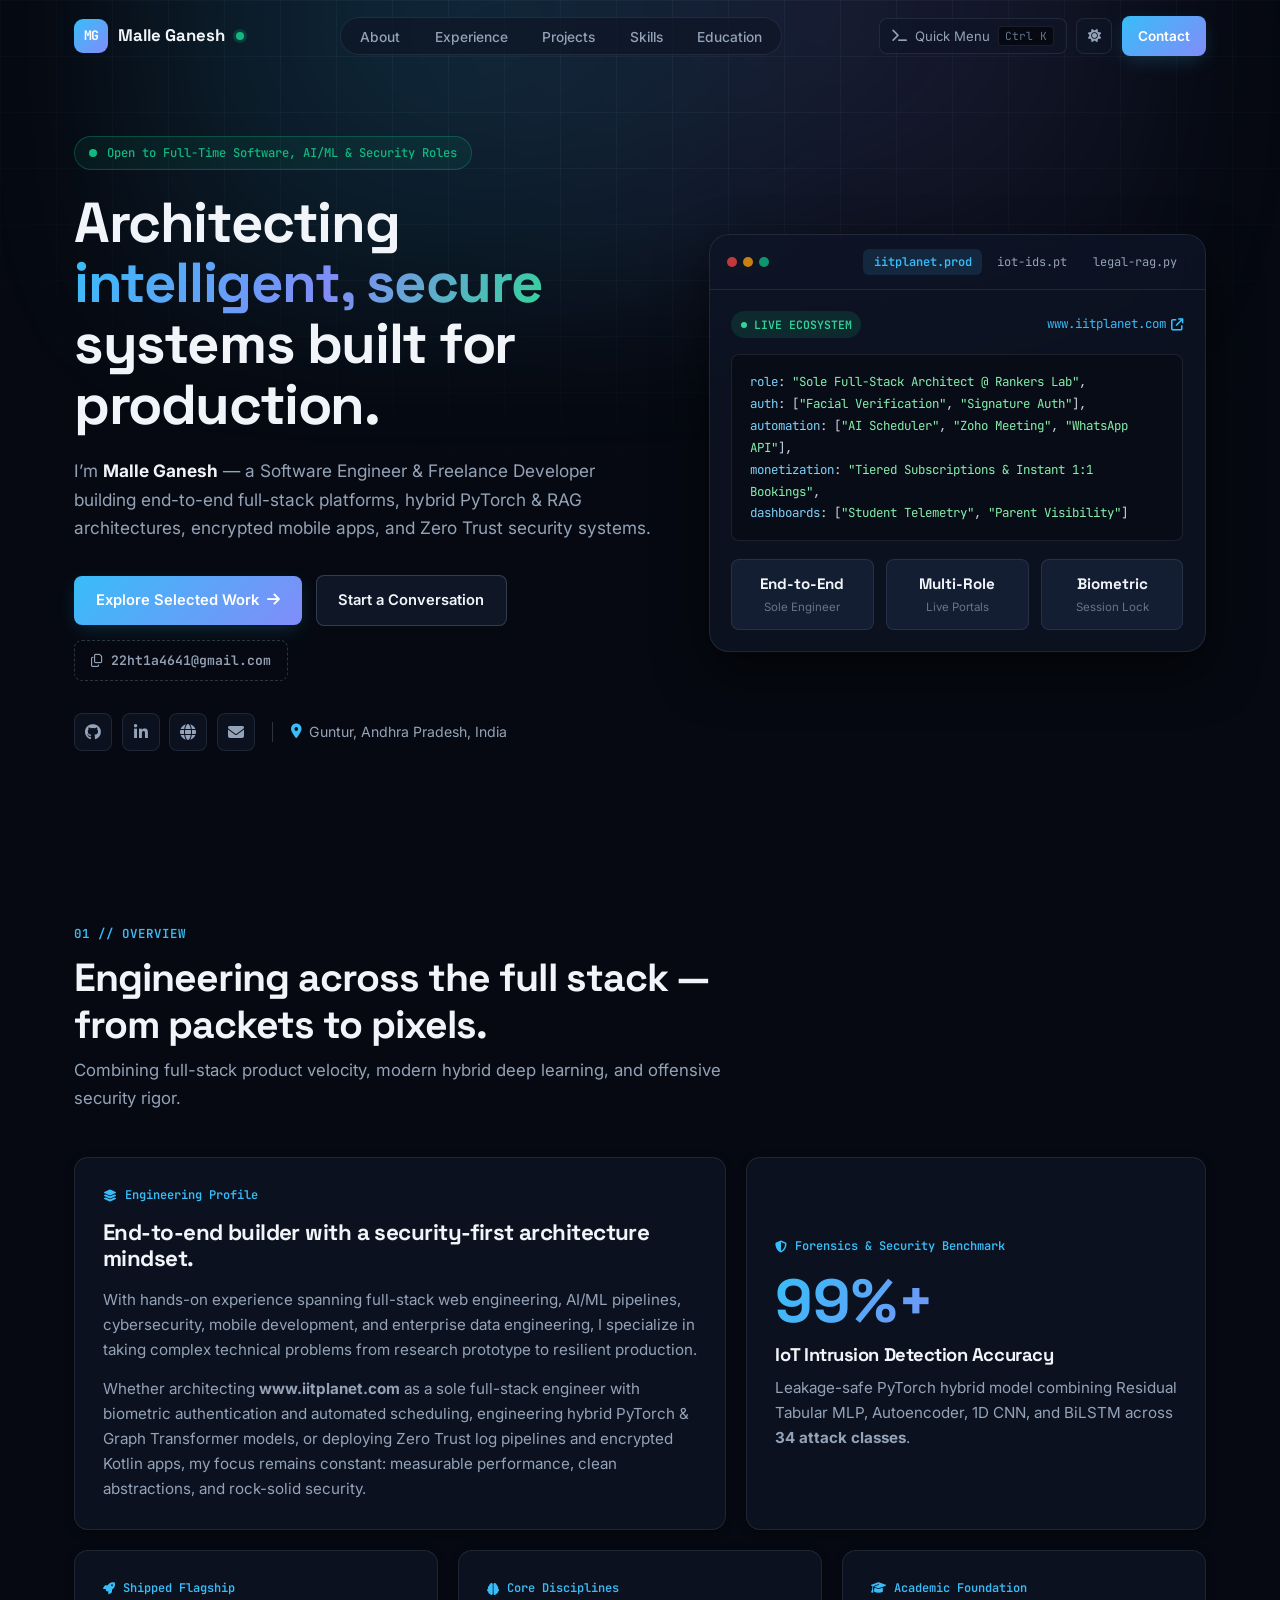
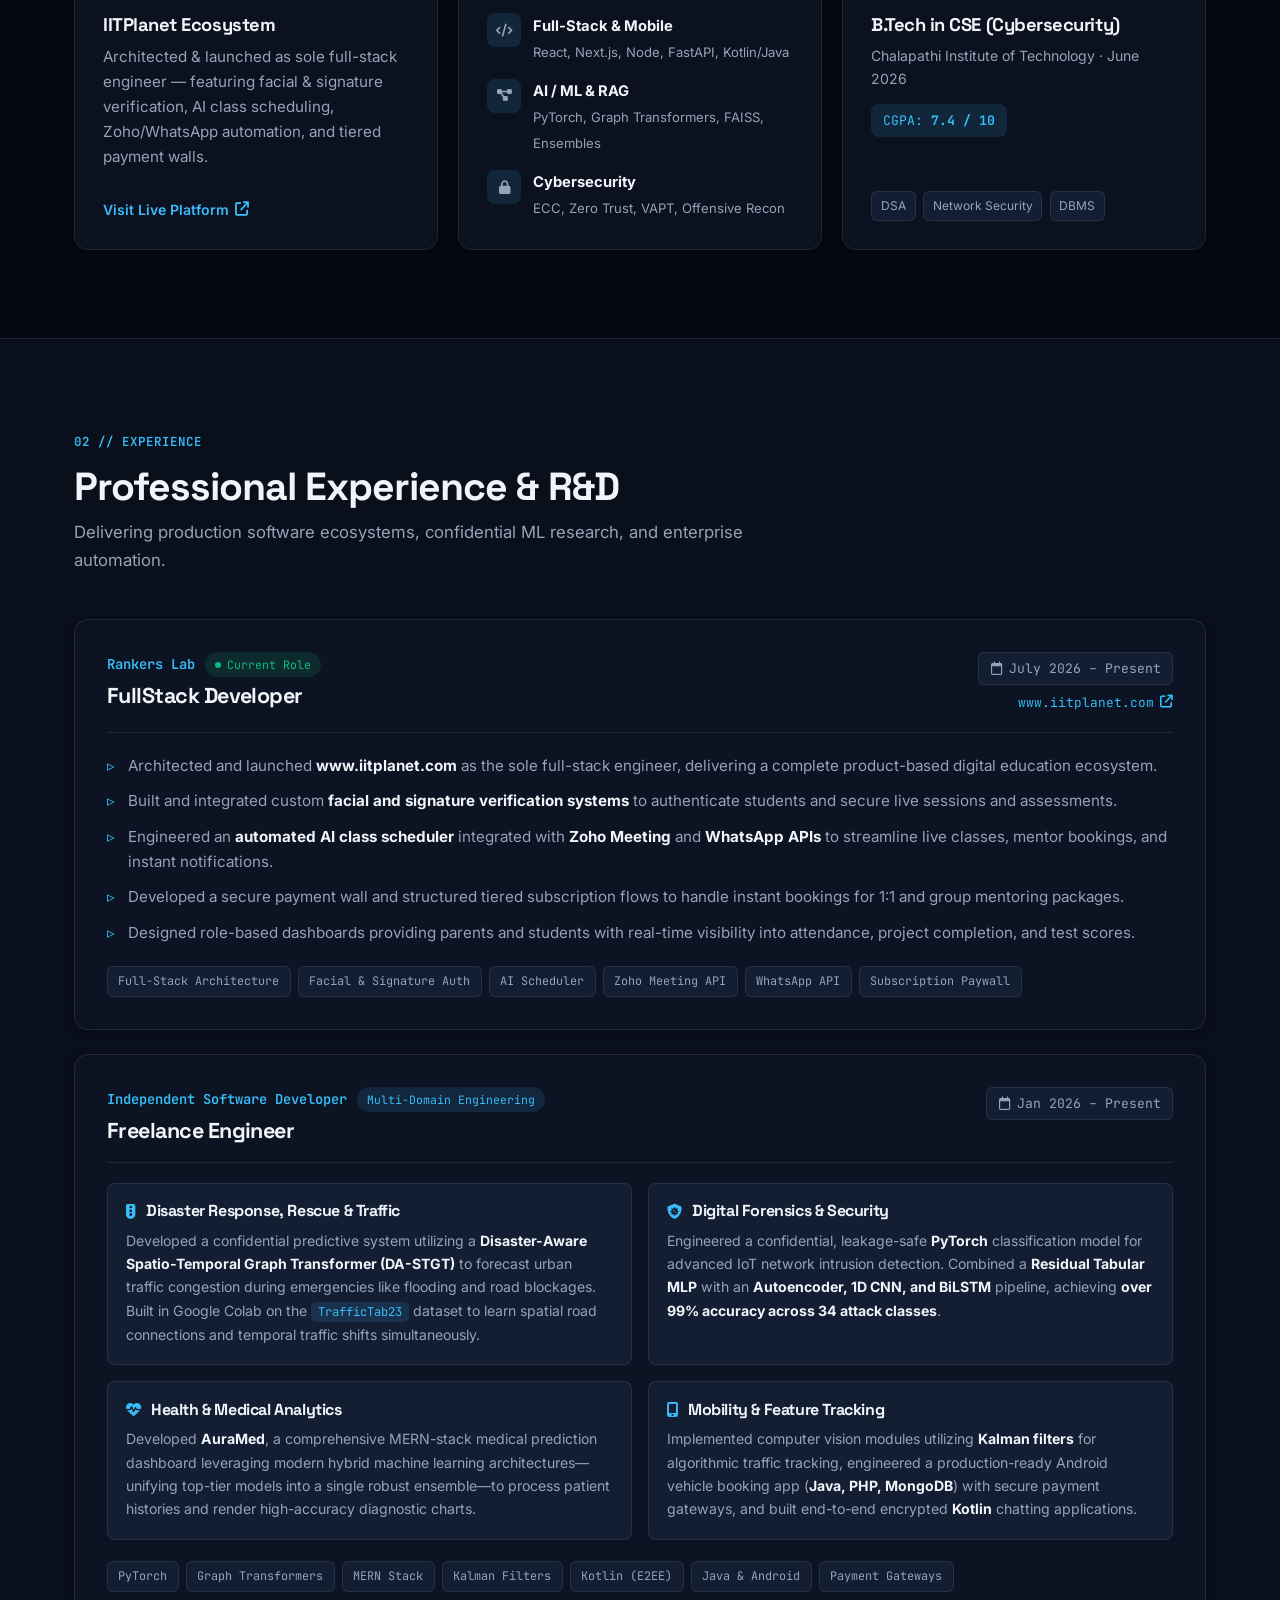
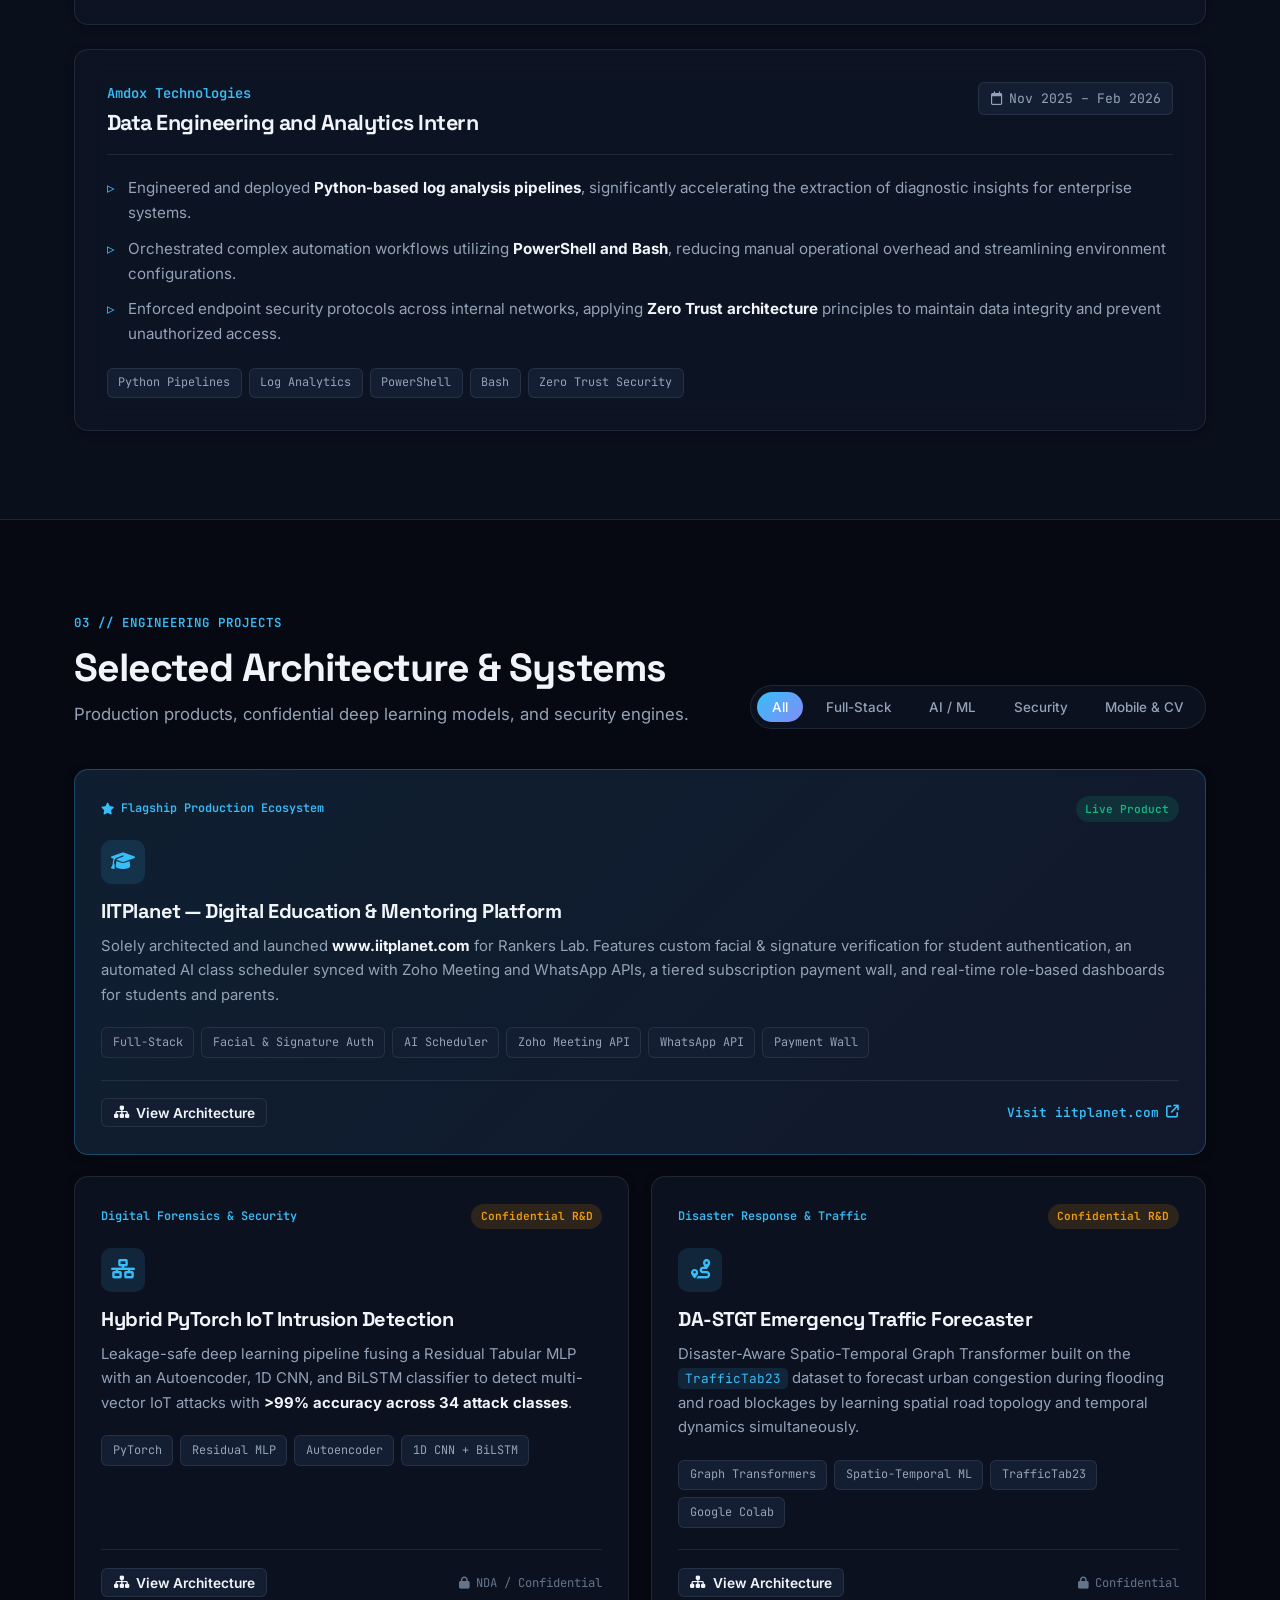
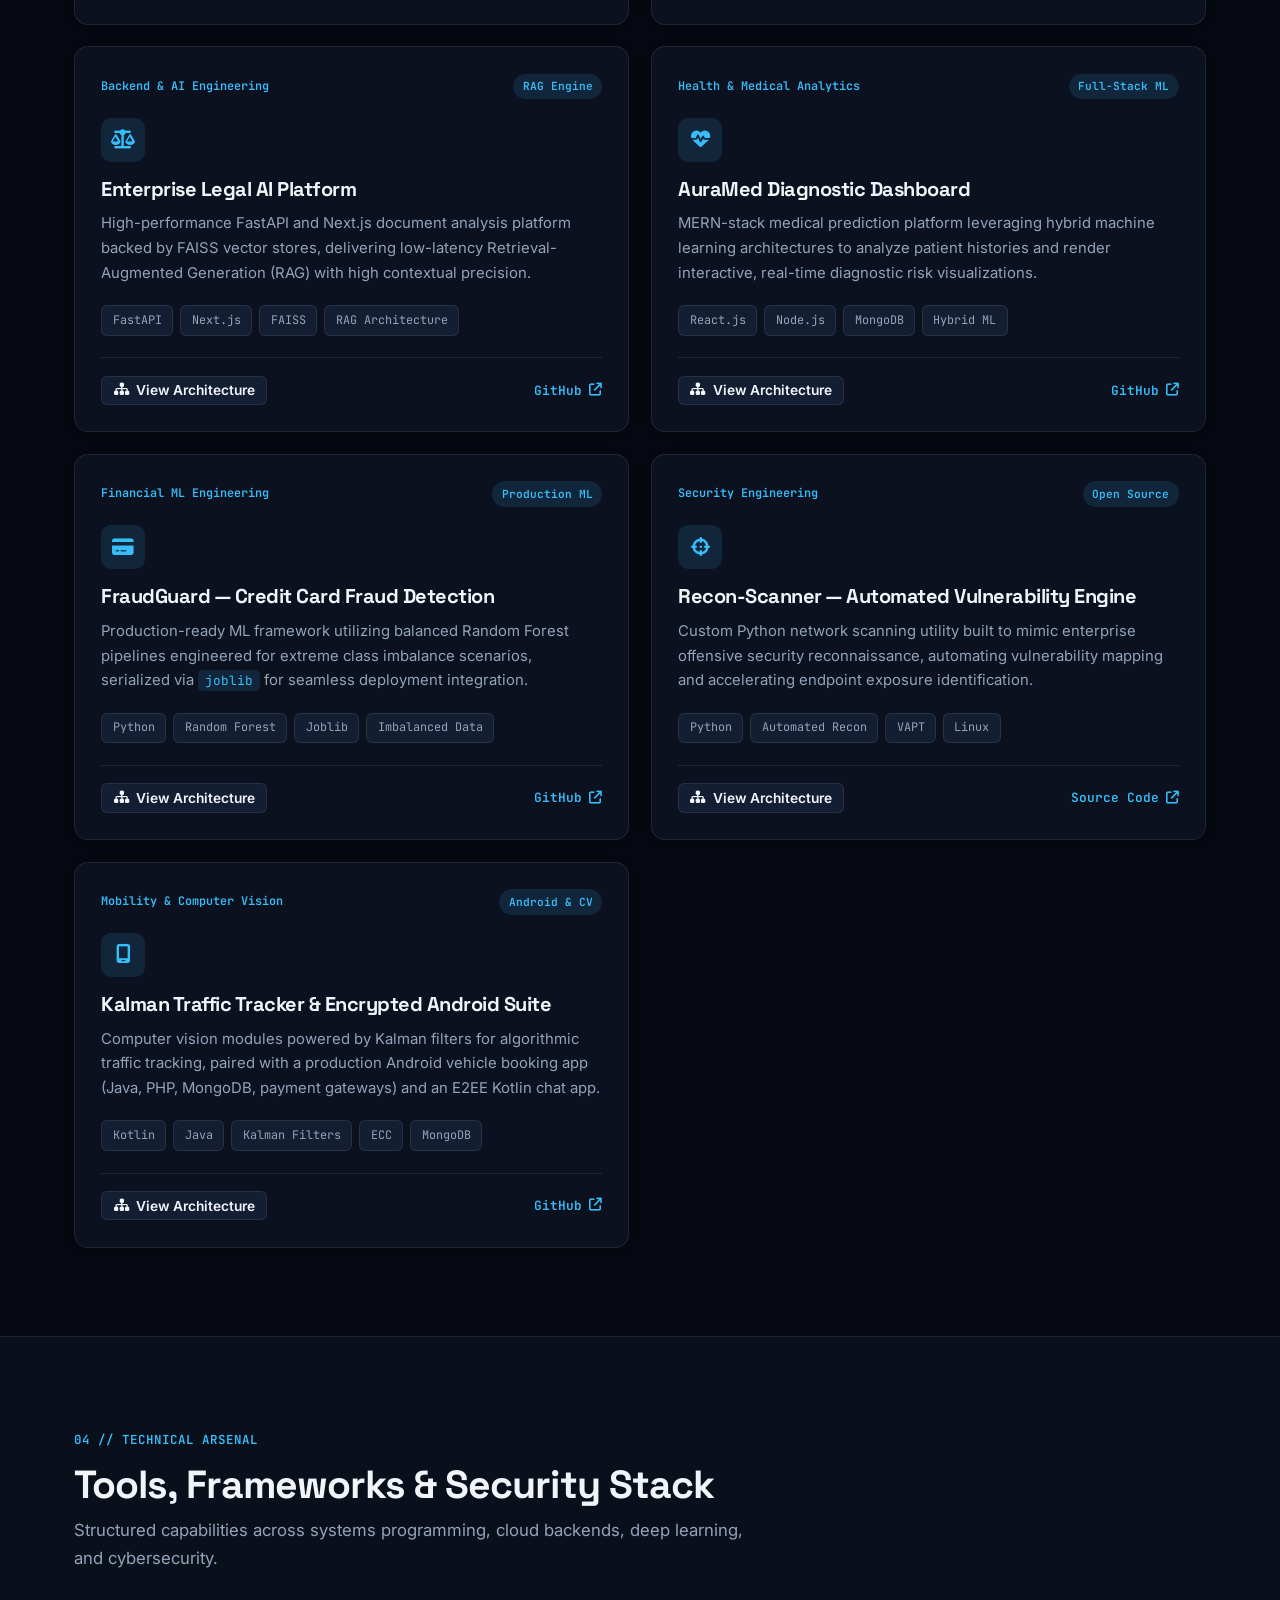
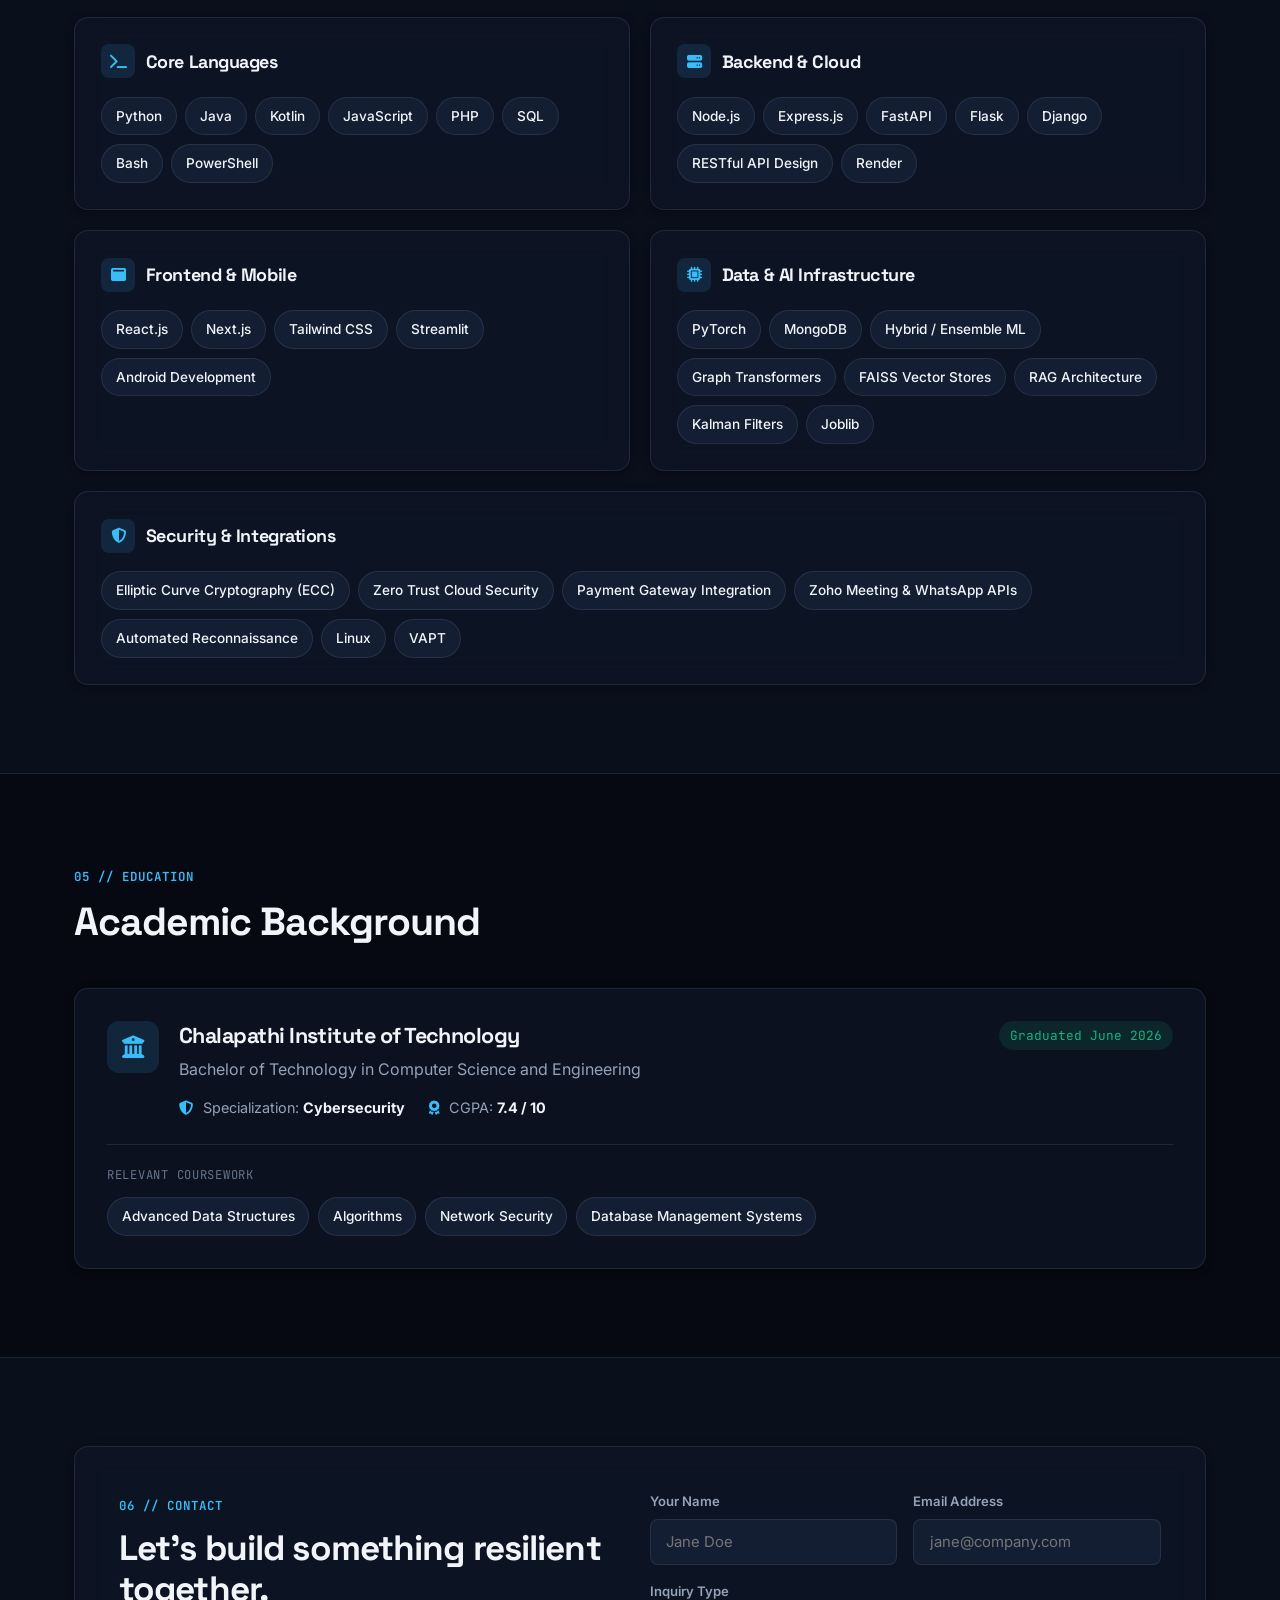
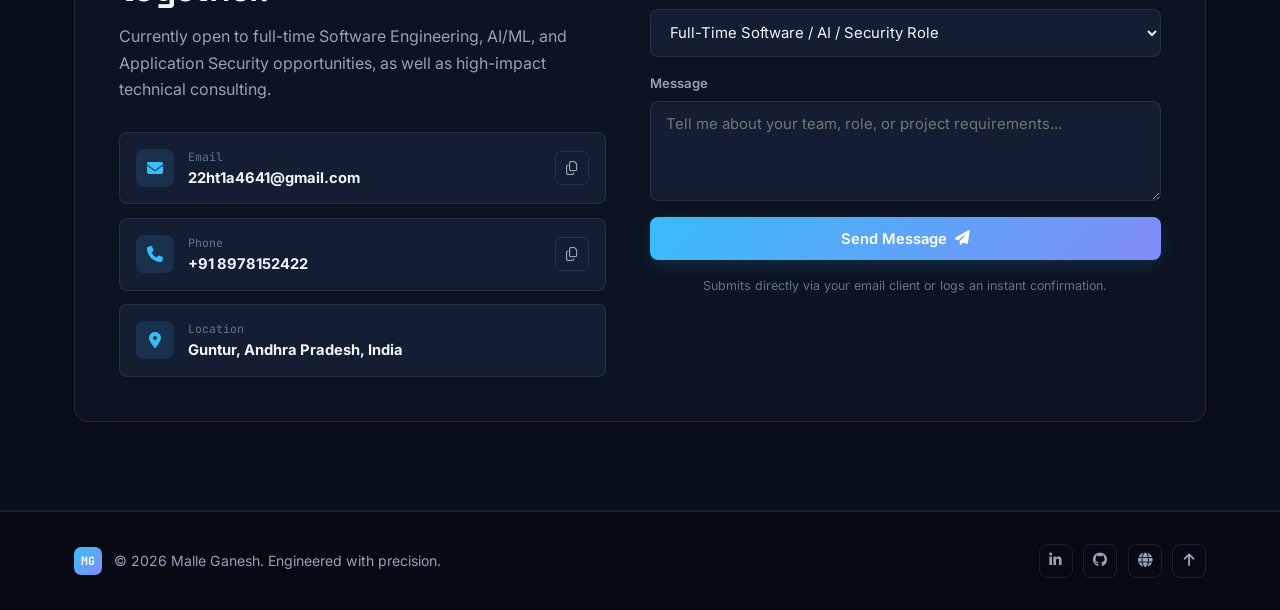
==== commit 7cc3476a: "Add files via upload" ====
--- a/index.html
+++ b/index.html
@@ -1,287 +1,965 @@
 <!DOCTYPE html>
-<html lang="en">
+<html lang="en" data-theme="dark">
 <head>
   <meta charset="UTF-8" />
   <meta name="viewport" content="width=device-width, initial-scale=1.0" />
-  <title>Malle Ganesh | Software Engineer</title>
+  <title>Malle Ganesh | Software, AI/ML &amp; Security Engineer</title>
+  <meta name="description" content="Portfolio of Malle Ganesh — Software Engineer & Freelance Developer specializing in Full-Stack Engineering, AI/ML (PyTorch, RAG, Graph Transformers), Cybersecurity, and Mobile Applications." />
+  <meta property="og:title" content="Malle Ganesh | Software, AI/ML & Security Engineer" />
+  <meta property="og:description" content="Architecting scalable full-stack platforms, PyTorch & RAG pipelines, and Zero Trust security systems. Sole Full-Stack Architect of IITPlanet.com." />
+  <meta property="og:type" content="website" />
+  <meta name="theme-color" content="#07090f" />
+
+  <!-- Geometric Monogram SVG Favicon -->
+  <link rel="icon" type="image/svg+xml" href="data:image/svg+xml,%3Csvg xmlns='http://www.w3.org/2000/svg' viewBox='0 0 64 64'%3E%3Crect width='64' height='64' rx='16' fill='%230b101b'/%3E%3Crect x='2' y='2' width='60' height='60' rx='14' fill='none' stroke='%2338bdf8' stroke-opacity='0.35' stroke-width='2'/%3E%3Ctext x='50%25' y='55%25' dominant-baseline='middle' text-anchor='middle' fill='%23f8fafc' font-family='system-ui, sans-serif' font-weight='700' font-size='26' letter-spacing='-1'%3EMG%3C/text%3E%3C/svg%3E" />
+
+  <!-- Fonts: Space Grotesk, Inter, JetBrains Mono -->
+  <link rel="preconnect" href="https://fonts.googleapis.com" />
+  <link rel="preconnect" href="https://fonts.gstatic.com" crossorigin />
+  <link href="https://fonts.googleapis.com/css2?family=Inter:wght@400;500;600;700&family=JetBrains+Mono:wght@400;500;600&family=Space+Grotesk:wght@500;600;700&display=swap" rel="stylesheet" />
+
+  <!-- FontAwesome Icons -->
+  <link rel="stylesheet" href="https://cdnjs.cloudflare.com/ajax/libs/font-awesome/6.5.1/css/all.min.css" />
+
   <link rel="stylesheet" href="style.css" />
-  <!-- FontAwesome for standard icons -->
-  <link rel="stylesheet" href="https://cdnjs.cloudflare.com/ajax/libs/font-awesome/6.5.1/css/all.min.css" />
-  <!-- Google Fonts: Inter -->
-  <link rel="preconnect" href="https://fonts.googleapis.com">
-  <link rel="preconnect" href="https://fonts.gstatic.com" crossorigin>
-  <link href="https://fonts.googleapis.com/css2?family=Inter:wght@300;400;500;600;700&display=swap" rel="stylesheet">
 </head>
 <body>
+  <!-- Ambient Background Layers -->
+  <div class="bg-grid" aria-hidden="true"></div>
+  <div class="bg-aurora" aria-hidden="true"></div>
 
   <!-- Navigation -->
-  <header id="navbar">
+  <header id="navbar" class="site-header">
     <div class="container nav-container">
-      <a href="#home" class="logo">Malle Ganesh.</a>
-      <nav>
-        <ul class="nav-links">
-          <li><a href="#about">About</a></li>
-          <li><a href="#experience">Experience</a></li>
-          <li><a href="#projects">Projects</a></li>
-          <li><a href="#skills">Skills</a></li>
+      <a href="#home" class="logo" aria-label="Malle Ganesh Home">
+        <span class="logo-mark">MG</span>
+        <span class="logo-text">Malle Ganesh</span>
+        <span class="status-dot" title="Available for opportunities"></span>
+      </a>
+
+      <nav aria-label="Primary Navigation">
+        <ul class="nav-links" id="nav-links">
+          <li><a href="#about" class="nav-link">About</a></li>
+          <li><a href="#experience" class="nav-link">Experience</a></li>
+          <li><a href="#projects" class="nav-link">Projects</a></li>
+          <li><a href="#skills" class="nav-link">Skills</a></li>
+          <li><a href="#education" class="nav-link">Education</a></li>
         </ul>
       </nav>
+
       <div class="nav-actions">
-        <a href="#contact" class="btn btn-primary">Contact Me</a>
-        <button class="hamburger" aria-label="Toggle menu">
+        <button type="button" class="cmd-trigger" id="open-cmd" aria-label="Open Command Menu" title="Quick Actions (Ctrl+K)">
+          <i class="fas fa-terminal"></i>
+          <span>Quick Menu</span>
+          <kbd>Ctrl K</kbd>
+        </button>
+
+        <button type="button" class="icon-btn" id="theme-toggle" aria-label="Toggle color theme" title="Toggle Dark / Light Mode">
+          <i class="fas fa-sun" id="theme-icon"></i>
+        </button>
+
+        <a href="#contact" class="btn btn-primary btn-sm nav-cta">Contact</a>
+
+        <button type="button" class="hamburger" id="hamburger" aria-label="Toggle navigation menu" aria-expanded="false" aria-controls="nav-links">
           <i class="fas fa-bars"></i>
         </button>
       </div>
     </div>
   </header>
 
-  <!-- Hero Section -->
-  <section id="home" class="hero">
-    <div class="hero-bg-pattern"></div>
-    <div class="container hero-container">
-      <div class="hero-content">
-        <span class="badge">Software Engineer</span>
-        <h1>Architecting scalable systems at the intersection of <span class="highlight">AI & Security</span>.</h1>
-        <p class="hero-subtitle">
-          I build high-performance full-stack web platforms, mobile applications, and enterprise-grade data pipelines. Currently finishing my B.Tech in CSE (Cybersecurity).
-        </p>
-        <div class="hero-buttons">
-          <a href="#projects" class="btn btn-primary">View My Work</a>
-          <div class="social-links">
-            <a href="https://www.linkedin.com/in/malle-ganesh-2a43062ba/" target="_blank" aria-label="LinkedIn"><i class="fab fa-linkedin"></i></a>
-            <a href="https://github.com/deadpool7641" target="_blank" aria-label="GitHub"><i class="fab fa-github"></i></a>
-            <a href="mailto:22ht1a4641@gmail.com" aria-label="Email"><i class="fas fa-envelope"></i></a>
-          </div>
-        </div>
-      </div>
-    </div>
-  </section>
-
-  <!-- About Section -->
-  <section id="about" class="section">
-    <div class="container">
-      <div class="section-heading">
-        <h2>About Me</h2>
-        <p>Bridging complex infrastructure with seamless user experiences.</p>
-      </div>
-      <div class="about-grid">
-        <div class="about-text">
-          <p>
-            I am a versatile Software Engineer with a unique background that merges offensive security concepts with full-stack product development. My expertise ranges from deploying production-level Android applications with secure payment gateways to building enterprise Retrieval-Augmented Generation (RAG) pipelines.
+  <main>
+    <!-- Hero Section -->
+    <section id="home" class="hero">
+      <div class="container hero-grid">
+        <div class="hero-content reveal">
+          <div class="availability-pill">
+            <span class="pulse-dot"></span>
+            <span>Open to Full-Time Software, AI/ML &amp; Security Roles</span>
+          </div>
+
+          <h1 class="hero-title">
+            Architecting <span class="gradient-text">intelligent, secure</span> systems built for production.
+          </h1>
+
+          <p class="hero-subtitle">
+            I’m <strong>Malle Ganesh</strong> — a Software Engineer &amp; Freelance Developer building end-to-end full-stack platforms, hybrid PyTorch &amp; RAG architectures, encrypted mobile apps, and Zero Trust security systems.
           </p>
-          <p>
-            Whether I am developing a high-performance backend infrastructure using FastAPI and Next.js, or orchestrating automated log analysis pipelines, I prioritize scalable, secure, and highly optimized code architectures.
-          </p>
-          <p>
-            I am graduating from Chalapathi Institute of Technology in June 2026 (CGPA: 7.4/10) and am actively seeking roles to drive innovation in software engineering, AI, and system security.
-          </p>
-        </div>
-        <div class="about-stats">
-          <div class="stat-card">
-            <h3>Full-Stack</h3>
-            <p>React, Next.js, Node.js</p>
-          </div>
-          <div class="stat-card">
-            <h3>AI/ML</h3>
-            <p>FAISS, RAG, Python</p>
-          </div>
-          <div class="stat-card">
-            <h3>Security</h3>
-            <p>Zero Trust, Pentesting</p>
-          </div>
-        </div>
-      </div>
-    </div>
-  </section>
-
-  <!-- Experience Section -->
-  <section id="experience" class="section bg-light">
-    <div class="container">
-      <div class="section-heading">
-        <h2>Professional Experience</h2>
-        <p>My recent industry roles and consulting work.</p>
-      </div>
-      
-      <div class="timeline">
-        <!-- Amdox -->
-        <div class="timeline-item">
-          <div class="timeline-dot"></div>
-          <div class="timeline-content card">
-            <div class="timeline-header">
-              <h3>Data Engineering & Analytics Intern</h3>
-              <span class="timeline-date">Nov 2025 - Feb 2026</span>
-            </div>
-            <h4>Amdox Technologies</h4>
-            <ul>
-              <li>Engineered and deployed Python-based log analysis pipelines, significantly accelerating data diagnostics for enterprise systems.</li>
-              <li>Orchestrated complex automation workflows utilizing PowerShell and Bash to reduce manual operational overhead.</li>
-              <li>Enforced endpoint security protocols and applied Zero Trust architecture principles to maintain pipeline data integrity.</li>
+
+          <div class="hero-cta-group">
+            <a href="#projects" class="btn btn-primary">
+              <span>Explore Selected Work</span>
+              <i class="fas fa-arrow-right"></i>
+            </a>
+            <a href="#contact" class="btn btn-secondary">
+              <span>Start a Conversation</span>
+            </a>
+            <button type="button" class="btn btn-ghost copy-trigger" data-copy="22ht1a4641@gmail.com" data-label="Email copied">
+              <i class="far fa-copy"></i>
+              <span>22ht1a4641@gmail.com</span>
+            </button>
+          </div>
+
+          <div class="hero-meta">
+            <div class="social-links">
+              <a href="https://github.com/deadpool7641" target="_blank" rel="noopener noreferrer" aria-label="GitHub" title="GitHub">
+                <i class="fab fa-github"></i>
+              </a>
+              <a href="https://www.linkedin.com/in/malle-ganesh-2a43062ba/" target="_blank" rel="noopener noreferrer" aria-label="LinkedIn" title="LinkedIn">
+                <i class="fab fa-linkedin-in"></i>
+              </a>
+              <a href="https://www.iitplanet.com" target="_blank" rel="noopener noreferrer" aria-label="IITPlanet Live Product" title="IITPlanet.com (Shipped Product)">
+                <i class="fas fa-globe"></i>
+              </a>
+              <a href="mailto:22ht1a4641@gmail.com" aria-label="Email" title="Email">
+                <i class="fas fa-envelope"></i>
+              </a>
+            </div>
+            <span class="meta-divider"></span>
+            <span class="location-tag"><i class="fas fa-location-dot"></i> Guntur, Andhra Pradesh, India</span>
+          </div>
+        </div>
+
+        <!-- Interactive Engineering Inspector Widget -->
+        <div class="hero-visual reveal" data-delay="120">
+          <div class="inspector-card spotlight-card">
+            <div class="inspector-header">
+              <div class="window-dots" aria-hidden="true">
+                <span></span><span></span><span></span>
+              </div>
+              <div class="inspector-tabs" role="tablist" aria-label="Featured Systems">
+                <button type="button" class="inspector-tab active" role="tab" aria-selected="true" data-tab="iitplanet">iitplanet.prod</button>
+                <button type="button" class="inspector-tab" role="tab" aria-selected="false" data-tab="iot-ids">iot-ids.pt</button>
+                <button type="button" class="inspector-tab" role="tab" aria-selected="false" data-tab="legal-rag">legal-rag.py</button>
+              </div>
+            </div>
+
+            <div class="inspector-body">
+              <!-- Tab 1: IITPlanet -->
+              <div class="inspector-panel active" id="panel-iitplanet" role="tabpanel">
+                <div class="panel-status-row">
+                  <span class="mono-badge badge-emerald"><span class="dot"></span> LIVE ECOSYSTEM</span>
+                  <a href="https://www.iitplanet.com" target="_blank" rel="noopener noreferrer" class="mono-link">www.iitplanet.com <i class="fas fa-arrow-up-right-from-square"></i></a>
+                </div>
+                <div class="code-block">
+                  <div class="code-line"><span class="c-key">role</span>: <span class="c-str">"Sole Full-Stack Architect @ Rankers Lab"</span>,</div>
+                  <div class="code-line"><span class="c-key">auth</span>: [<span class="c-str">"Facial Verification"</span>, <span class="c-str">"Signature Auth"</span>],</div>
+                  <div class="code-line"><span class="c-key">automation</span>: [<span class="c-str">"AI Scheduler"</span>, <span class="c-str">"Zoho Meeting"</span>, <span class="c-str">"WhatsApp API"</span>],</div>
+                  <div class="code-line"><span class="c-key">monetization</span>: <span class="c-str">"Tiered Subscriptions &amp; Instant 1:1 Bookings"</span>,</div>
+                  <div class="code-line"><span class="c-key">dashboards</span>: [<span class="c-str">"Student Telemetry"</span>, <span class="c-str">"Parent Visibility"</span>]</div>
+                </div>
+                <div class="panel-metrics">
+                  <div class="mini-metric">
+                    <span class="mini-val">End-to-End</span>
+                    <span class="mini-lbl">Sole Engineer</span>
+                  </div>
+                  <div class="mini-metric">
+                    <span class="mini-val">Multi-Role</span>
+                    <span class="mini-lbl">Live Portals</span>
+                  </div>
+                  <div class="mini-metric">
+                    <span class="mini-val">Biometric</span>
+                    <span class="mini-lbl">Session Lock</span>
+                  </div>
+                </div>
+              </div>
+
+              <!-- Tab 2: IoT Intrusion Detection -->
+              <div class="inspector-panel" id="panel-iot-ids" role="tabpanel" hidden>
+                <div class="panel-status-row">
+                  <span class="mono-badge badge-cyan"><span class="dot"></span> DIGITAL FORENSICS R&amp;D</span>
+                  <span class="mono-muted">PyTorch Hybrid</span>
+                </div>
+                <div class="code-block">
+                  <div class="code-line"><span class="c-key">pipeline</span>: <span class="c-str">"Residual Tabular MLP + Autoencoder"</span>,</div>
+                  <div class="code-line"><span class="c-key">sequence</span>: <span class="c-str">"1D CNN → BiLSTM Classifier"</span>,</div>
+                  <div class="code-line"><span class="c-key">protocol</span>: <span class="c-str">"Leakage-Safe Training &amp; Validation"</span>,</div>
+                  <div class="code-line"><span class="c-key">classes</span>: <span class="c-num">34</span> <span class="c-comment">// IoT Attack Vectors</span>,</div>
+                  <div class="code-line"><span class="c-key">accuracy</span>: <span class="c-str">"&gt; 99.0% Classification Accuracy"</span></div>
+                </div>
+                <div class="panel-metrics">
+                  <div class="mini-metric">
+                    <span class="mini-val">&gt;99%</span>
+                    <span class="mini-lbl">Accuracy</span>
+                  </div>
+                  <div class="mini-metric">
+                    <span class="mini-val">34</span>
+                    <span class="mini-lbl">Attack Classes</span>
+                  </div>
+                  <div class="mini-metric">
+                    <span class="mini-val">4-Stage</span>
+                    <span class="mini-lbl">Hybrid Model</span>
+                  </div>
+                </div>
+              </div>
+
+              <!-- Tab 3: Legal RAG -->
+              <div class="inspector-panel" id="panel-legal-rag" role="tabpanel" hidden>
+                <div class="panel-status-row">
+                  <span class="mono-badge badge-indigo"><span class="dot"></span> ENTERPRISE AI</span>
+                  <span class="mono-muted">FastAPI + FAISS</span>
+                </div>
+                <div class="code-block">
+                  <div class="code-line"><span class="c-key">frontend</span>: <span class="c-str">"Next.js Enterprise Document Workspace"</span>,</div>
+                  <div class="code-line"><span class="c-key">backend</span>: <span class="c-str">"High-Throughput FastAPI Async Service"</span>,</div>
+                  <div class="code-line"><span class="c-key">retrieval</span>: <span class="c-str">"FAISS Dense Vector Indexing"</span>,</div>
+                  <div class="code-line"><span class="c-key">architecture</span>: <span class="c-str">"Retrieval-Augmented Generation (RAG)"</span>,</div>
+                  <div class="code-line"><span class="c-key">impact</span>: <span class="c-str">"Low-Latency Contextual Legal Synthesis"</span></div>
+                </div>
+                <div class="panel-metrics">
+                  <div class="mini-metric">
+                    <span class="mini-val">FAISS</span>
+                    <span class="mini-lbl">Vector Store</span>
+                  </div>
+                  <div class="mini-metric">
+                    <span class="mini-val">FastAPI</span>
+                    <span class="mini-lbl">Async Core</span>
+                  </div>
+                  <div class="mini-metric">
+                    <span class="mini-val">Next.js</span>
+                    <span class="mini-lbl">Client App</span>
+                  </div>
+                </div>
+              </div>
+            </div>
+          </div>
+        </div>
+      </div>
+    </section>
+
+    <!-- About & Bento Overview Section -->
+    <section id="about" class="section">
+      <div class="container">
+        <div class="section-header reveal">
+          <span class="section-eyebrow">01 // OVERVIEW</span>
+          <h2>Engineering across the full stack — from packets to pixels.</h2>
+          <p>Combining full-stack product velocity, modern hybrid deep learning, and offensive security rigor.</p>
+        </div>
+
+        <div class="bento-grid">
+          <!-- Narrative Card -->
+          <article class="bento-card bento-span-7 spotlight-card reveal">
+            <div class="bento-label"><i class="fas fa-layer-group"></i> Engineering Profile</div>
+            <h3>End-to-end builder with a security-first architecture mindset.</h3>
+            <p>
+              With hands-on experience spanning full-stack web engineering, AI/ML pipelines, cybersecurity, mobile development, and enterprise data engineering, I specialize in taking complex technical problems from research prototype to resilient production.
+            </p>
+            <p>
+              Whether architecting <strong>www.iitplanet.com</strong> as a sole full-stack engineer with biometric authentication and automated scheduling, engineering hybrid PyTorch &amp; Graph Transformer models, or deploying Zero Trust log pipelines and encrypted Kotlin apps, my focus remains constant: measurable performance, clean abstractions, and rock-solid security.
+            </p>
+          </article>
+
+          <!-- Metric 1 -->
+          <article class="bento-card bento-span-5 spotlight-card metric-card reveal" data-delay="80">
+            <div class="bento-label"><i class="fas fa-shield-halved"></i> Forensics &amp; Security Benchmark</div>
+            <div class="big-stat gradient-text">99%+</div>
+            <h4>IoT Intrusion Detection Accuracy</h4>
+            <p>
+              Leakage-safe PyTorch hybrid model combining Residual Tabular MLP, Autoencoder, 1D CNN, and BiLSTM across <strong>34 attack classes</strong>.
+            </p>
+          </article>
+
+          <!-- Product Card -->
+          <article class="bento-card bento-span-4 spotlight-card reveal" data-delay="120">
+            <div class="bento-label"><i class="fas fa-rocket"></i> Shipped Flagship</div>
+            <h4>IITPlanet Ecosystem</h4>
+            <p>
+              Architected &amp; launched as sole full-stack engineer — featuring facial &amp; signature verification, AI class scheduling, Zoho/WhatsApp automation, and tiered payment walls.
+            </p>
+            <a href="https://www.iitplanet.com" target="_blank" rel="noopener noreferrer" class="inline-link">
+              Visit Live Platform <i class="fas fa-arrow-up-right-from-square"></i>
+            </a>
+          </article>
+
+          <!-- Core Domains Card -->
+          <article class="bento-card bento-span-4 spotlight-card reveal" data-delay="160">
+            <div class="bento-label"><i class="fas fa-brain"></i> Core Disciplines</div>
+            <ul class="pillar-list">
+              <li>
+                <span class="pillar-icon"><i class="fas fa-code"></i></span>
+                <div>
+                  <strong>Full-Stack &amp; Mobile</strong>
+                  <span>React, Next.js, Node, FastAPI, Kotlin/Java</span>
+                </div>
+              </li>
+              <li>
+                <span class="pillar-icon"><i class="fas fa-diagram-project"></i></span>
+                <div>
+                  <strong>AI / ML &amp; RAG</strong>
+                  <span>PyTorch, Graph Transformers, FAISS, Ensembles</span>
+                </div>
+              </li>
+              <li>
+                <span class="pillar-icon"><i class="fas fa-lock"></i></span>
+                <div>
+                  <strong>Cybersecurity</strong>
+                  <span>ECC, Zero Trust, VAPT, Offensive Recon</span>
+                </div>
+              </li>
             </ul>
-          </div>
-        </div>
-
-        <!-- Freelance -->
-        <div class="timeline-item">
-          <div class="timeline-dot"></div>
-          <div class="timeline-content card">
-            <div class="timeline-header">
-              <h3>Freelance Software Developer</h3>
-              <span class="timeline-date">Jan 2026 – May 2026</span>
-            </div>
-            <h4>Independent Consultant</h4>
-            <ul>
-              <li>Engineered production-ready Android booking and chatting applications using Java, Kotlin, and PHP, integrating PhonePe for secure transactions.</li>
-              <li>Architected deployable web applications spanning e-commerce, educational platforms, and personal finance utilizing React.js, Node.js, and MongoDB.</li>
-              <li>Integrated custom machine learning models into backend infrastructures hosted on Render to optimize application performance.</li>
+          </article>
+
+          <!-- Education Mini Card -->
+          <article class="bento-card bento-span-4 spotlight-card reveal" data-delay="200">
+            <div class="bento-label"><i class="fas fa-graduation-cap"></i> Academic Foundation</div>
+            <h4>B.Tech in CSE (Cybersecurity)</h4>
+            <p class="edu-school-mini">Chalapathi Institute of Technology · June 2026</p>
+            <div class="cgpa-badge">CGPA: <strong>7.4 / 10</strong></div>
+            <div class="mini-tags">
+              <span>DSA</span>
+              <span>Network Security</span>
+              <span>DBMS</span>
+            </div>
+          </article>
+        </div>
+      </div>
+    </section>
+
+    <!-- Experience Section -->
+    <section id="experience" class="section section-alt">
+      <div class="container">
+        <div class="section-header reveal">
+          <span class="section-eyebrow">02 // EXPERIENCE</span>
+          <h2>Professional Experience &amp; R&amp;D</h2>
+          <p>Delivering production software ecosystems, confidential ML research, and enterprise automation.</p>
+        </div>
+
+        <div class="experience-stack">
+          <!-- Rankers Lab -->
+          <article class="exp-card spotlight-card reveal">
+            <div class="exp-header">
+              <div class="exp-title-group">
+                <div class="exp-badge-row">
+                  <span class="exp-company">Rankers Lab</span>
+                  <span class="live-chip"><span class="dot"></span> Current Role</span>
+                </div>
+                <h3>FullStack Developer</h3>
+              </div>
+              <div class="exp-meta">
+                <span class="exp-date"><i class="far fa-calendar"></i> July 2026 – Present</span>
+                <a href="https://www.iitplanet.com" target="_blank" rel="noopener noreferrer" class="exp-link">
+                  www.iitplanet.com <i class="fas fa-arrow-up-right-from-square"></i>
+                </a>
+              </div>
+            </div>
+
+            <ul class="exp-bullets">
+              <li>Architected and launched <strong>www.iitplanet.com</strong> as the sole full-stack engineer, delivering a complete product-based digital education ecosystem.</li>
+              <li>Built and integrated custom <strong>facial and signature verification systems</strong> to authenticate students and secure live sessions and assessments.</li>
+              <li>Engineered an <strong>automated AI class scheduler</strong> integrated with <strong>Zoho Meeting</strong> and <strong>WhatsApp APIs</strong> to streamline live classes, mentor bookings, and instant notifications.</li>
+              <li>Developed a secure payment wall and structured tiered subscription flows to handle instant bookings for 1:1 and group mentoring packages.</li>
+              <li>Designed role-based dashboards providing parents and students with real-time visibility into attendance, project completion, and test scores.</li>
             </ul>
-          </div>
-        </div>
-      </div>
-    </div>
-  </section>
-
-  <!-- Projects Section -->
-  <section id="projects" class="section">
-    <div class="container">
-      <div class="section-heading">
-        <h2>Engineering Projects</h2>
-        <p>Selected technical works showcasing my stack and problem-solving.</p>
-      </div>
-      
-      <div class="projects-grid">
-        <!-- Project 1 -->
-        <div class="project-card card">
-          <div class="project-content">
-            <div class="project-top">
-              <i class="fas fa-microchip project-icon"></i>
+
+            <div class="exp-tags">
+              <span>Full-Stack Architecture</span>
+              <span>Facial &amp; Signature Auth</span>
+              <span>AI Scheduler</span>
+              <span>Zoho Meeting API</span>
+              <span>WhatsApp API</span>
+              <span>Subscription Paywall</span>
+            </div>
+          </article>
+
+          <!-- Independent Software Developer -->
+          <article class="exp-card spotlight-card reveal">
+            <div class="exp-header">
+              <div class="exp-title-group">
+                <div class="exp-badge-row">
+                  <span class="exp-company">Independent Software Developer</span>
+                  <span class="domain-chip">Multi-Domain Engineering</span>
+                </div>
+                <h3>Freelance Engineer</h3>
+              </div>
+              <div class="exp-meta">
+                <span class="exp-date"><i class="far fa-calendar"></i> Jan 2026 – Present</span>
+              </div>
+            </div>
+
+            <div class="freelance-tracks">
+              <div class="track-item">
+                <div class="track-head">
+                  <i class="fas fa-traffic-light"></i>
+                  <h4>Disaster Response, Rescue &amp; Traffic</h4>
+                </div>
+                <p>Developed a confidential predictive system utilizing a <strong>Disaster-Aware Spatio-Temporal Graph Transformer (DA-STGT)</strong> to forecast urban traffic congestion during emergencies like flooding and road blockages. Built in Google Colab on the <code>TrafficTab23</code> dataset to learn spatial road connections and temporal traffic shifts simultaneously.</p>
+              </div>
+
+              <div class="track-item">
+                <div class="track-head">
+                  <i class="fas fa-shield-virus"></i>
+                  <h4>Digital Forensics &amp; Security</h4>
+                </div>
+                <p>Engineered a confidential, leakage-safe <strong>PyTorch</strong> classification model for advanced IoT network intrusion detection. Combined a <strong>Residual Tabular MLP</strong> with an <strong>Autoencoder, 1D CNN, and BiLSTM</strong> pipeline, achieving <strong>over 99% accuracy across 34 attack classes</strong>.</p>
+              </div>
+
+              <div class="track-item">
+                <div class="track-head">
+                  <i class="fas fa-heart-pulse"></i>
+                  <h4>Health &amp; Medical Analytics</h4>
+                </div>
+                <p>Developed <strong>AuraMed</strong>, a comprehensive MERN-stack medical prediction dashboard leveraging modern hybrid machine learning architectures—unifying top-tier models into a single robust ensemble—to process patient histories and render high-accuracy diagnostic charts.</p>
+              </div>
+
+              <div class="track-item">
+                <div class="track-head">
+                  <i class="fas fa-mobile-screen-button"></i>
+                  <h4>Mobility &amp; Feature Tracking</h4>
+                </div>
+                <p>Implemented computer vision modules utilizing <strong>Kalman filters</strong> for algorithmic traffic tracking, engineered a production-ready Android vehicle booking app (<strong>Java, PHP, MongoDB</strong>) with secure payment gateways, and built end-to-end encrypted <strong>Kotlin</strong> chatting applications.</p>
+              </div>
+            </div>
+
+            <div class="exp-tags">
+              <span>PyTorch</span>
+              <span>Graph Transformers</span>
+              <span>MERN Stack</span>
+              <span>Kalman Filters</span>
+              <span>Kotlin (E2EE)</span>
+              <span>Java &amp; Android</span>
+              <span>Payment Gateways</span>
+            </div>
+          </article>
+
+          <!-- Amdox Technologies -->
+          <article class="exp-card spotlight-card reveal">
+            <div class="exp-header">
+              <div class="exp-title-group">
+                <div class="exp-badge-row">
+                  <span class="exp-company">Amdox Technologies</span>
+                </div>
+                <h3>Data Engineering and Analytics Intern</h3>
+              </div>
+              <div class="exp-meta">
+                <span class="exp-date"><i class="far fa-calendar"></i> Nov 2025 – Feb 2026</span>
+              </div>
+            </div>
+
+            <ul class="exp-bullets">
+              <li>Engineered and deployed <strong>Python-based log analysis pipelines</strong>, significantly accelerating the extraction of diagnostic insights for enterprise systems.</li>
+              <li>Orchestrated complex automation workflows utilizing <strong>PowerShell and Bash</strong>, reducing manual operational overhead and streamlining environment configurations.</li>
+              <li>Enforced endpoint security protocols across internal networks, applying <strong>Zero Trust architecture</strong> principles to maintain data integrity and prevent unauthorized access.</li>
+            </ul>
+
+            <div class="exp-tags">
+              <span>Python Pipelines</span>
+              <span>Log Analytics</span>
+              <span>PowerShell</span>
+              <span>Bash</span>
+              <span>Zero Trust Security</span>
+            </div>
+          </article>
+        </div>
+      </div>
+    </section>
+
+    <!-- Projects Section -->
+    <section id="projects" class="section">
+      <div class="container">
+        <div class="section-header-row reveal">
+          <div class="section-header">
+            <span class="section-eyebrow">03 // ENGINEERING PROJECTS</span>
+            <h2>Selected Architecture &amp; Systems</h2>
+            <p>Production products, confidential deep learning models, and security engines.</p>
+          </div>
+
+          <!-- Interactive Filter Bar -->
+          <div class="filter-bar" role="group" aria-label="Filter projects by domain">
+            <button type="button" class="filter-btn active" data-filter="all">All</button>
+            <button type="button" class="filter-btn" data-filter="fullstack">Full-Stack</button>
+            <button type="button" class="filter-btn" data-filter="ai">AI / ML</button>
+            <button type="button" class="filter-btn" data-filter="security">Security</button>
+            <button type="button" class="filter-btn" data-filter="mobile">Mobile &amp; CV</button>
+          </div>
+        </div>
+
+        <div class="projects-grid" id="projects-grid">
+          <!-- Featured Project 1: IITPlanet -->
+          <article class="project-card project-featured spotlight-card reveal" data-category="fullstack ai">
+            <div class="project-top-bar">
+              <span class="project-type"><i class="fas fa-star"></i> Flagship Production Ecosystem</span>
+              <span class="status-pill status-live">Live Product</span>
+            </div>
+            <div class="project-body">
+              <div class="project-icon-box"><i class="fas fa-graduation-cap"></i></div>
+              <h3>IITPlanet — Digital Education &amp; Mentoring Platform</h3>
+              <p>
+                Solely architected and launched <strong>www.iitplanet.com</strong> for Rankers Lab. Features custom facial &amp; signature verification for student authentication, an automated AI class scheduler synced with Zoho Meeting and WhatsApp APIs, a tiered subscription payment wall, and real-time role-based dashboards for students and parents.
+              </p>
+              <div class="tech-pills">
+                <span>Full-Stack</span>
+                <span>Facial &amp; Signature Auth</span>
+                <span>AI Scheduler</span>
+                <span>Zoho Meeting API</span>
+                <span>WhatsApp API</span>
+                <span>Payment Wall</span>
+              </div>
+            </div>
+            <div class="project-footer">
+              <button type="button" class="btn-link modal-trigger" data-project="iitplanet">
+                <i class="fas fa-sitemap"></i> View Architecture
+              </button>
+              <a href="https://www.iitplanet.com" target="_blank" rel="noopener noreferrer" class="project-ext-link">
+                Visit iitplanet.com <i class="fas fa-arrow-up-right-from-square"></i>
+              </a>
+            </div>
+          </article>
+
+          <!-- Project 2: IoT Intrusion Detection -->
+          <article class="project-card spotlight-card reveal" data-category="ai security">
+            <div class="project-top-bar">
+              <span class="project-type">Digital Forensics &amp; Security</span>
+              <span class="status-pill status-conf">Confidential R&amp;D</span>
+            </div>
+            <div class="project-body">
+              <div class="project-icon-box"><i class="fas fa-network-wired"></i></div>
+              <h3>Hybrid PyTorch IoT Intrusion Detection</h3>
+              <p>
+                Leakage-safe deep learning pipeline fusing a Residual Tabular MLP with an Autoencoder, 1D CNN, and BiLSTM classifier to detect multi-vector IoT attacks with <strong>&gt;99% accuracy across 34 attack classes</strong>.
+              </p>
+              <div class="tech-pills">
+                <span>PyTorch</span>
+                <span>Residual MLP</span>
+                <span>Autoencoder</span>
+                <span>1D CNN + BiLSTM</span>
+              </div>
+            </div>
+            <div class="project-footer">
+              <button type="button" class="btn-link modal-trigger" data-project="iot-ids">
+                <i class="fas fa-sitemap"></i> View Architecture
+              </button>
+              <span class="muted-tag"><i class="fas fa-lock"></i> NDA / Confidential</span>
+            </div>
+          </article>
+
+          <!-- Project 3: DA-STGT -->
+          <article class="project-card spotlight-card reveal" data-category="ai">
+            <div class="project-top-bar">
+              <span class="project-type">Disaster Response &amp; Traffic</span>
+              <span class="status-pill status-conf">Confidential R&amp;D</span>
+            </div>
+            <div class="project-body">
+              <div class="project-icon-box"><i class="fas fa-route"></i></div>
+              <h3>DA-STGT Emergency Traffic Forecaster</h3>
+              <p>
+                Disaster-Aware Spatio-Temporal Graph Transformer built on the <code>TrafficTab23</code> dataset to forecast urban congestion during flooding and road blockages by learning spatial road topology and temporal dynamics simultaneously.
+              </p>
+              <div class="tech-pills">
+                <span>Graph Transformers</span>
+                <span>Spatio-Temporal ML</span>
+                <span>TrafficTab23</span>
+                <span>Google Colab</span>
+              </div>
+            </div>
+            <div class="project-footer">
+              <button type="button" class="btn-link modal-trigger" data-project="da-stgt">
+                <i class="fas fa-sitemap"></i> View Architecture
+              </button>
+              <span class="muted-tag"><i class="fas fa-lock"></i> Confidential</span>
+            </div>
+          </article>
+
+          <!-- Project 4: Enterprise Legal AI Platform -->
+          <article class="project-card spotlight-card reveal" data-category="ai fullstack">
+            <div class="project-top-bar">
+              <span class="project-type">Backend &amp; AI Engineering</span>
+              <span class="status-pill status-oss">RAG Engine</span>
+            </div>
+            <div class="project-body">
+              <div class="project-icon-box"><i class="fas fa-scale-balanced"></i></div>
               <h3>Enterprise Legal AI Platform</h3>
-              <p>High-performance backend infrastructure using FastAPI and Next.js. Integrated FAISS vector databases to power an accurate Retrieval-Augmented Generation (RAG) system for document analysis.</p>
-            </div>
-            <div class="project-bottom">
-              <div class="tech-stack">
-                <span>FastAPI</span><span>Next.js</span><span>FAISS</span><span>RAG</span>
-              </div>
-              <a href="https://github.com/deadpool7641" target="_blank" class="project-link">Source Code <i class="fas fa-arrow-right"></i></a>
-            </div>
-          </div>
-        </div>
-
-        <!-- Project 2 -->
-        <div class="project-card card">
-          <div class="project-content">
-            <div class="project-top">
-              <i class="fas fa-heartbeat project-icon"></i>
-              <h3>AuraMed AI Dashboard</h3>
-              <p>Secure, full-stack medical application utilizing the MERN stack. Integrated external AI model inference APIs to process complex patient histories into dynamic, real-time diagnostic charts.</p>
-            </div>
-            <div class="project-bottom">
-              <div class="tech-stack">
-                <span>React</span><span>Node.js</span><span>MongoDB</span><span>AI</span>
-              </div>
-              <a href="https://github.com/deadpool7641" target="_blank" class="project-link">Source Code <i class="fas fa-arrow-right"></i></a>
-            </div>
-          </div>
-        </div>
-
-        <!-- Project 3 -->
-        <div class="project-card card">
-          <div class="project-content">
-            <div class="project-top">
-              <i class="fas fa-shield-virus project-icon"></i>
-              <h3>Recon-Scanner Engine</h3>
-              <p>Designed a custom network scanning utility in Python to mimic enterprise-level offensive security reconnaissance, automating the vulnerability mapping process for network endpoints.</p>
-            </div>
-            <div class="project-bottom">
-              <div class="tech-stack">
-                <span>Python</span><span>Security</span><span>Automation</span>
-              </div>
-              <a href="https://github.com/deadpool7641/Recon-Scanner" target="_blank" class="project-link">Source Code <i class="fas fa-arrow-right"></i></a>
-            </div>
-          </div>
-        </div>
-
-        <!-- Project 4 -->
-        <div class="project-card card">
-          <div class="project-content">
-            <div class="project-top">
-              <i class="fas fa-chart-line project-icon"></i>
-              <h3>Outbreak Prediction ML</h3>
-              <p>Built a robust data-processing dashboard utilizing Python and Streamlit to visualize epidemiological datasets. Deployed predictive ML algorithms to execute batch inference and risk analysis.</p>
-            </div>
-            <div class="project-bottom">
-              <div class="tech-stack">
-                <span>Python</span><span>Machine Learning</span><span>Streamlit</span>
-              </div>
-              <a href="https://github.com/deadpool7641" target="_blank" class="project-link">Source Code <i class="fas fa-arrow-right"></i></a>
-            </div>
-          </div>
-        </div>
-      </div>
-    </div>
-  </section>
-
-  <!-- Skills Section -->
-  <section id="skills" class="section bg-light">
-    <div class="container">
-      <div class="section-heading">
-        <h2>Technical Arsenal</h2>
-        <p>The tools and technologies I use to build robust systems.</p>
-      </div>
-
-      <div class="skills-wrapper">
-        <div class="skills-list">
-          <div class="skill-tag">Python</div>
-          <div class="skill-tag">Java</div>
-          <div class="skill-tag">Kotlin</div>
-          <div class="skill-tag">JavaScript / TypeScript</div>
-          <div class="skill-tag">SQL</div>
-          <div class="skill-tag">Bash / PowerShell</div>
-          <div class="skill-tag">React.js</div>
-          <div class="skill-tag">Next.js</div>
-          <div class="skill-tag">Node.js</div>
-          <div class="skill-tag">FastAPI</div>
-          <div class="skill-tag">Android Development</div>
-          <div class="skill-tag">MongoDB</div>
-          <div class="skill-tag">FAISS & RAG</div>
-          <div class="skill-tag">Zero Trust Security</div>
-        </div>
-      </div>
-    </div>
-  </section>
-
-  <!-- Contact Section -->
-  <section id="contact" class="section">
-    <div class="container">
-      <div class="contact-card card">
-        <div class="contact-info">
-          <h2>Let's build something together.</h2>
-          <p>I am currently open to full-time Software Engineering roles. Whether you have a question or just want to say hi, I'll try my best to get back to you!</p>
-          <div class="contact-details">
-            <a href="mailto:22ht1a4641@gmail.com"><i class="fas fa-envelope"></i> 22ht1a4641@gmail.com</a>
-            <a href="tel:+918978152422"><i class="fas fa-phone"></i> +91 8978152422</a>
-            <span><i class="fas fa-map-marker-alt"></i> Guntur, Andhra Pradesh, India</span>
-          </div>
-        </div>
-        <form class="contact-form" id="contact-form">
-          <input type="text" id="name" placeholder="Name" required>
-          <input type="email" id="email" placeholder="Email" required>
-          <textarea id="message" rows="5" placeholder="Message" required></textarea>
-          <button type="submit" class="btn btn-primary">Send Message</button>
-        </form>
-      </div>
-    </div>
-  </section>
+              <p>
+                High-performance FastAPI and Next.js document analysis platform backed by FAISS vector stores, delivering low-latency Retrieval-Augmented Generation (RAG) with high contextual precision.
+              </p>
+              <div class="tech-pills">
+                <span>FastAPI</span>
+                <span>Next.js</span>
+                <span>FAISS</span>
+                <span>RAG Architecture</span>
+              </div>
+            </div>
+            <div class="project-footer">
+              <button type="button" class="btn-link modal-trigger" data-project="legal-ai">
+                <i class="fas fa-sitemap"></i> View Architecture
+              </button>
+              <a href="https://github.com/deadpool7641" target="_blank" rel="noopener noreferrer" class="project-ext-link">
+                GitHub <i class="fas fa-arrow-up-right-from-square"></i>
+              </a>
+            </div>
+          </article>
+
+          <!-- Project 5: AuraMed -->
+          <article class="project-card spotlight-card reveal" data-category="fullstack ai">
+            <div class="project-top-bar">
+              <span class="project-type">Health &amp; Medical Analytics</span>
+              <span class="status-pill status-oss">Full-Stack ML</span>
+            </div>
+            <div class="project-body">
+              <div class="project-icon-box"><i class="fas fa-heart-pulse"></i></div>
+              <h3>AuraMed Diagnostic Dashboard</h3>
+              <p>
+                MERN-stack medical prediction platform leveraging hybrid machine learning architectures to analyze patient histories and render interactive, real-time diagnostic risk visualizations.
+              </p>
+              <div class="tech-pills">
+                <span>React.js</span>
+                <span>Node.js</span>
+                <span>MongoDB</span>
+                <span>Hybrid ML</span>
+              </div>
+            </div>
+            <div class="project-footer">
+              <button type="button" class="btn-link modal-trigger" data-project="auramed">
+                <i class="fas fa-sitemap"></i> View Architecture
+              </button>
+              <a href="https://github.com/deadpool7641" target="_blank" rel="noopener noreferrer" class="project-ext-link">
+                GitHub <i class="fas fa-arrow-up-right-from-square"></i>
+              </a>
+            </div>
+          </article>
+
+          <!-- Project 6: FraudGuard -->
+          <article class="project-card spotlight-card reveal" data-category="ai security">
+            <div class="project-top-bar">
+              <span class="project-type">Financial ML Engineering</span>
+              <span class="status-pill status-oss">Production ML</span>
+            </div>
+            <div class="project-body">
+              <div class="project-icon-box"><i class="fas fa-credit-card"></i></div>
+              <h3>FraudGuard — Credit Card Fraud Detection</h3>
+              <p>
+                Production-ready ML framework utilizing balanced Random Forest pipelines engineered for extreme class imbalance scenarios, serialized via <code>joblib</code> for seamless deployment integration.
+              </p>
+              <div class="tech-pills">
+                <span>Python</span>
+                <span>Random Forest</span>
+                <span>Joblib</span>
+                <span>Imbalanced Data</span>
+              </div>
+            </div>
+            <div class="project-footer">
+              <button type="button" class="btn-link modal-trigger" data-project="fraudguard">
+                <i class="fas fa-sitemap"></i> View Architecture
+              </button>
+              <a href="https://github.com/deadpool7641" target="_blank" rel="noopener noreferrer" class="project-ext-link">
+                GitHub <i class="fas fa-arrow-up-right-from-square"></i>
+              </a>
+            </div>
+          </article>
+
+          <!-- Project 7: Recon-Scanner -->
+          <article class="project-card spotlight-card reveal" data-category="security">
+            <div class="project-top-bar">
+              <span class="project-type">Security Engineering</span>
+              <span class="status-pill status-oss">Open Source</span>
+            </div>
+            <div class="project-body">
+              <div class="project-icon-box"><i class="fas fa-crosshairs"></i></div>
+              <h3>Recon-Scanner — Automated Vulnerability Engine</h3>
+              <p>
+                Custom Python network scanning utility built to mimic enterprise offensive security reconnaissance, automating vulnerability mapping and accelerating endpoint exposure identification.
+              </p>
+              <div class="tech-pills">
+                <span>Python</span>
+                <span>Automated Recon</span>
+                <span>VAPT</span>
+                <span>Linux</span>
+              </div>
+            </div>
+            <div class="project-footer">
+              <button type="button" class="btn-link modal-trigger" data-project="recon-scanner">
+                <i class="fas fa-sitemap"></i> View Architecture
+              </button>
+              <a href="https://github.com/deadpool7641/Recon-Scanner" target="_blank" rel="noopener noreferrer" class="project-ext-link">
+                Source Code <i class="fas fa-arrow-up-right-from-square"></i>
+              </a>
+            </div>
+          </article>
+
+          <!-- Project 8: Encrypted Comms & Mobility Suite -->
+          <article class="project-card spotlight-card reveal" data-category="mobile security fullstack">
+            <div class="project-top-bar">
+              <span class="project-type">Mobility &amp; Computer Vision</span>
+              <span class="status-pill status-oss">Android &amp; CV</span>
+            </div>
+            <div class="project-body">
+              <div class="project-icon-box"><i class="fas fa-mobile-screen"></i></div>
+              <h3>Kalman Traffic Tracker &amp; Encrypted Android Suite</h3>
+              <p>
+                Computer vision modules powered by Kalman filters for algorithmic traffic tracking, paired with a production Android vehicle booking app (Java, PHP, MongoDB, payment gateways) and an E2EE Kotlin chat app.
+              </p>
+              <div class="tech-pills">
+                <span>Kotlin</span>
+                <span>Java</span>
+                <span>Kalman Filters</span>
+                <span>ECC</span>
+                <span>MongoDB</span>
+              </div>
+            </div>
+            <div class="project-footer">
+              <button type="button" class="btn-link modal-trigger" data-project="mobility-suite">
+                <i class="fas fa-sitemap"></i> View Architecture
+              </button>
+              <a href="https://github.com/deadpool7641" target="_blank" rel="noopener noreferrer" class="project-ext-link">
+                GitHub <i class="fas fa-arrow-up-right-from-square"></i>
+              </a>
+            </div>
+          </article>
+        </div>
+      </div>
+    </section>
+
+    <!-- Technical Skills Section -->
+    <section id="skills" class="section section-alt">
+      <div class="container">
+        <div class="section-header reveal">
+          <span class="section-eyebrow">04 // TECHNICAL ARSENAL</span>
+          <h2>Tools, Frameworks &amp; Security Stack</h2>
+          <p>Structured capabilities across systems programming, cloud backends, deep learning, and cybersecurity.</p>
+        </div>
+
+        <div class="skills-bento">
+          <div class="skill-group spotlight-card reveal">
+            <div class="skill-group-head">
+              <i class="fas fa-terminal"></i>
+              <h3>Core Languages</h3>
+            </div>
+            <div class="skill-chips">
+              <span>Python</span>
+              <span>Java</span>
+              <span>Kotlin</span>
+              <span>JavaScript</span>
+              <span>PHP</span>
+              <span>SQL</span>
+              <span>Bash</span>
+              <span>PowerShell</span>
+            </div>
+          </div>
+
+          <div class="skill-group spotlight-card reveal" data-delay="60">
+            <div class="skill-group-head">
+              <i class="fas fa-server"></i>
+              <h3>Backend &amp; Cloud</h3>
+            </div>
+            <div class="skill-chips">
+              <span>Node.js</span>
+              <span>Express.js</span>
+              <span>FastAPI</span>
+              <span>Flask</span>
+              <span>Django</span>
+              <span>RESTful API Design</span>
+              <span>Render</span>
+            </div>
+          </div>
+
+          <div class="skill-group spotlight-card reveal" data-delay="120">
+            <div class="skill-group-head">
+              <i class="fas fa-window-maximize"></i>
+              <h3>Frontend &amp; Mobile</h3>
+            </div>
+            <div class="skill-chips">
+              <span>React.js</span>
+              <span>Next.js</span>
+              <span>Tailwind CSS</span>
+              <span>Streamlit</span>
+              <span>Android Development</span>
+            </div>
+          </div>
+
+          <div class="skill-group spotlight-card reveal" data-delay="180">
+            <div class="skill-group-head">
+              <i class="fas fa-microchip"></i>
+              <h3>Data &amp; AI Infrastructure</h3>
+            </div>
+            <div class="skill-chips">
+              <span>PyTorch</span>
+              <span>MongoDB</span>
+              <span>Hybrid / Ensemble ML</span>
+              <span>Graph Transformers</span>
+              <span>FAISS Vector Stores</span>
+              <span>RAG Architecture</span>
+              <span>Kalman Filters</span>
+              <span>Joblib</span>
+            </div>
+          </div>
+
+          <div class="skill-group skill-group-wide spotlight-card reveal" data-delay="240">
+            <div class="skill-group-head">
+              <i class="fas fa-shield-halved"></i>
+              <h3>Security &amp; Integrations</h3>
+            </div>
+            <div class="skill-chips">
+              <span>Elliptic Curve Cryptography (ECC)</span>
+              <span>Zero Trust Cloud Security</span>
+              <span>Payment Gateway Integration</span>
+              <span>Zoho Meeting &amp; WhatsApp APIs</span>
+              <span>Automated Reconnaissance</span>
+              <span>Linux</span>
+              <span>VAPT</span>
+            </div>
+          </div>
+        </div>
+      </div>
+    </section>
+
+    <!-- Education Section -->
+    <section id="education" class="section">
+      <div class="container">
+        <div class="section-header reveal">
+          <span class="section-eyebrow">05 // EDUCATION</span>
+          <h2>Academic Background</h2>
+        </div>
+
+        <article class="edu-card spotlight-card reveal">
+          <div class="edu-main">
+            <div class="edu-icon"><i class="fas fa-building-columns"></i></div>
+            <div>
+              <div class="edu-top">
+                <h3>Chalapathi Institute of Technology</h3>
+                <span class="edu-date">Graduated June 2026</span>
+              </div>
+              <p class="edu-degree">Bachelor of Technology in Computer Science and Engineering</p>
+              <div class="edu-highlights">
+                <span><i class="fas fa-shield-halved"></i> Specialization: <strong>Cybersecurity</strong></span>
+                <span><i class="fas fa-award"></i> CGPA: <strong>7.4 / 10</strong></span>
+              </div>
+            </div>
+          </div>
+          <div class="edu-coursework">
+            <span class="coursework-label">Relevant Coursework</span>
+            <div class="skill-chips">
+              <span>Advanced Data Structures</span>
+              <span>Algorithms</span>
+              <span>Network Security</span>
+              <span>Database Management Systems</span>
+            </div>
+          </div>
+        </article>
+      </div>
+    </section>
+
+    <!-- Contact Section -->
+    <section id="contact" class="section section-alt">
+      <div class="container">
+        <div class="contact-wrapper spotlight-card reveal">
+          <div class="contact-info">
+            <span class="section-eyebrow">06 // CONTACT</span>
+            <h2>Let’s build something resilient together.</h2>
+            <p>
+              Currently open to full-time Software Engineering, AI/ML, and Application Security opportunities, as well as high-impact technical consulting.
+            </p>
+
+            <div class="contact-methods">
+              <div class="contact-row">
+                <a href="mailto:22ht1a4641@gmail.com" class="contact-link">
+                  <span class="c-icon"><i class="fas fa-envelope"></i></span>
+                  <div>
+                    <small>Email</small>
+                    <strong>22ht1a4641@gmail.com</strong>
+                  </div>
+                </a>
+                <button type="button" class="copy-icon-btn copy-trigger" data-copy="22ht1a4641@gmail.com" data-label="Email copied" aria-label="Copy email address" title="Copy email">
+                  <i class="far fa-copy"></i>
+                </button>
+              </div>
+
+              <div class="contact-row">
+                <a href="tel:+918978152422" class="contact-link">
+                  <span class="c-icon"><i class="fas fa-phone"></i></span>
+                  <div>
+                    <small>Phone</small>
+                    <strong>+91 8978152422</strong>
+                  </div>
+                </a>
+                <button type="button" class="copy-icon-btn copy-trigger" data-copy="+91 8978152422" data-label="Phone number copied" aria-label="Copy phone number" title="Copy phone number">
+                  <i class="far fa-copy"></i>
+                </button>
+              </div>
+
+              <div class="contact-row">
+                <div class="contact-link">
+                  <span class="c-icon"><i class="fas fa-location-dot"></i></span>
+                  <div>
+                    <small>Location</small>
+                    <strong>Guntur, Andhra Pradesh, India</strong>
+                  </div>
+                </div>
+              </div>
+            </div>
+          </div>
+
+          <form class="contact-form" id="contact-form" novalidate>
+            <div class="form-row">
+              <div class="form-group">
+                <label for="name">Your Name</label>
+                <input type="text" id="name" name="name" placeholder="Jane Doe" required />
+              </div>
+              <div class="form-group">
+                <label for="email">Email Address</label>
+                <input type="email" id="email" name="email" placeholder="jane@company.com" required />
+              </div>
+            </div>
+            <div class="form-group">
+              <label for="topic">Inquiry Type</label>
+              <select id="topic" name="topic">
+                <option value="Full-Time Engineering Role">Full-Time Software / AI / Security Role</option>
+                <option value="Freelance / Consulting Project">Freelance or Architecture Consulting</option>
+                <option value="General Collaboration">Technical Collaboration / Hello</option>
+              </select>
+            </div>
+            <div class="form-group">
+              <label for="message">Message</label>
+              <textarea id="message" name="message" rows="4" placeholder="Tell me about your team, role, or project requirements..." required></textarea>
+            </div>
+            <button type="submit" class="btn btn-primary btn-full">
+              <span>Send Message</span>
+              <i class="fas fa-paper-plane"></i>
+            </button>
+            <p class="form-note">Submits directly via your email client or logs an instant confirmation.</p>
+          </form>
+        </div>
+      </div>
+    </section>
+  </main>
 
   <!-- Footer -->
-  <footer>
+  <footer class="site-footer">
     <div class="container footer-container">
-      <p>&copy; 2026 Malle Ganesh. Built with precision.</p>
-      <div class="footer-social">
-        <a href="https://www.linkedin.com/in/malle-ganesh-2a43062ba/" target="_blank"><i class="fab fa-linkedin"></i></a>
-        <a href="https://github.com/deadpool7641" target="_blank"><i class="fab fa-github"></i></a>
+      <div class="footer-left">
+        <span class="logo-mark small">MG</span>
+        <p>&copy; 2026 Malle Ganesh. Engineered with precision.</p>
+      </div>
+      <div class="footer-right">
+        <a href="https://www.linkedin.com/in/malle-ganesh-2a43062ba/" target="_blank" rel="noopener noreferrer" aria-label="LinkedIn"><i class="fab fa-linkedin-in"></i></a>
+        <a href="https://github.com/deadpool7641" target="_blank" rel="noopener noreferrer" aria-label="GitHub"><i class="fab fa-github"></i></a>
+        <a href="https://www.iitplanet.com" target="_blank" rel="noopener noreferrer" aria-label="IITPlanet"><i class="fas fa-globe"></i></a>
+        <a href="#home" class="back-to-top" aria-label="Back to top"><i class="fas fa-arrow-up"></i></a>
       </div>
     </div>
   </footer>
+
+  <!-- Project Architecture Modal -->
+  <div class="modal-backdrop" id="project-modal" role="dialog" aria-modal="true" aria-labelledby="modal-title" hidden>
+    <div class="modal-dialog">
+      <button type="button" class="modal-close" id="modal-close" aria-label="Close modal">
+        <i class="fas fa-xmark"></i>
+      </button>
+      <div class="modal-content" id="modal-body"></div>
+    </div>
+  </div>
+
+  <!-- Command Palette (Ctrl+K / Cmd+K) -->
+  <div class="cmd-backdrop" id="cmd-palette" role="dialog" aria-modal="true" aria-label="Quick Command Menu" hidden>
+    <div class="cmd-dialog">
+      <div class="cmd-search-bar">
+        <i class="fas fa-search"></i>
+        <input type="text" id="cmd-input" placeholder="Jump to section, copy contact, or toggle theme..." autocomplete="off" />
+        <kbd>ESC</kbd>
+      </div>
+      <ul class="cmd-list" id="cmd-list" role="listbox"></ul>
+    </div>
+  </div>
+
+  <!-- Toast Notification -->
+  <div class="toast" id="toast" role="status" aria-live="polite"></div>
 
   <script src="script.js"></script>
 </body>
--- a/style.css
+++ b/style.css
@@ -1,613 +1,2043 @@
 /* ==========================================================================
-   Professional Clean Theme variables
+   Malle Ganesh Portfolio — High-Craft Engineering Design System (2026)
+   Supports Dark (default) & Light themes via [data-theme]
    ========================================================================== */
-   :root {
-    --bg-main: #f8fafc;        /* Very light slate */
-    --bg-secondary: #ffffff;   /* Pure white cards */
-    --text-primary: #0f172a;   /* Deep slate/black */
-    --text-secondary: #475569; /* Muted slate */
-    --accent: #2563eb;         /* Professional Deep Blue */
-    --accent-hover: #1d4ed8;
-    --border: #e2e8f0;
-    
-    --font-sans: 'Inter', system-ui, -apple-system, sans-serif;
-    --transition: 0.3s ease;
-    --radius: 8px;
-    --shadow-sm: 0 1px 3px rgba(0,0,0,0.05);
-    --shadow-md: 0 4px 6px -1px rgba(0,0,0,0.1), 0 2px 4px -1px rgba(0,0,0,0.06);
-    --shadow-lg: 0 10px 15px -3px rgba(0,0,0,0.1), 0 4px 6px -2px rgba(0,0,0,0.05);
-  }
-  
-  * {
-    margin: 0;
-    padding: 0;
-    box-sizing: border-box;
-  }
-  
-  html {
-    scroll-behavior: smooth;
-  }
-  
+
+:root,
+[data-theme="dark"] {
+  --bg-main: #060911;
+  --bg-alt: #0a0f1c;
+  --bg-surface: rgba(15, 22, 38, 0.72);
+  --bg-surface-solid: #0f1626;
+  --bg-elevated: #141e33;
+  --bg-code: #080c16;
+
+  --text-primary: #f1f5f9;
+  --text-secondary: #94a3b8;
+  --text-muted: #64748b;
+
+  --accent: #38bdf8;
+  --accent-secondary: #818cf8;
+  --accent-emerald: #10b981;
+  --accent-soft: rgba(56, 189, 248, 0.12);
+  --accent-glow: rgba(56, 189, 248, 0.22);
+
+  --border: rgba(148, 163, 184, 0.14);
+  --border-strong: rgba(148, 163, 184, 0.28);
+  --spotlight: rgba(56, 189, 248, 0.1);
+
+  --header-bg: rgba(6, 9, 17, 0.78);
+  --shadow-sm: 0 2px 8px rgba(0, 0, 0, 0.35);
+  --shadow-lg: 0 20px 50px rgba(0, 0, 0, 0.55);
+}
+
+[data-theme="light"] {
+  --bg-main: #f8fafc;
+  --bg-alt: #f1f5f9;
+  --bg-surface: rgba(255, 255, 255, 0.88);
+  --bg-surface-solid: #ffffff;
+  --bg-elevated: #f8fafc;
+  --bg-code: #0f172a;
+
+  --text-primary: #0f172a;
+  --text-secondary: #475569;
+  --text-muted: #64748b;
+
+  --accent: #0284c7;
+  --accent-secondary: #4f46e5;
+  --accent-emerald: #059669;
+  --accent-soft: rgba(2, 132, 199, 0.1);
+  --accent-glow: rgba(2, 132, 199, 0.18);
+
+  --border: rgba(15, 23, 42, 0.1);
+  --border-strong: rgba(15, 23, 42, 0.2);
+  --spotlight: rgba(2, 132, 199, 0.08);
+
+  --header-bg: rgba(248, 250, 252, 0.85);
+  --shadow-sm: 0 2px 10px rgba(15, 23, 42, 0.05);
+  --shadow-lg: 0 20px 45px rgba(15, 23, 42, 0.1);
+}
+
+:root {
+  --font-display: 'Space Grotesk', system-ui, -apple-system, sans-serif;
+  --font-sans: 'Inter', system-ui, -apple-system, sans-serif;
+  --font-mono: 'JetBrains Mono', ui-monospace, SFMono-Regular, monospace;
+  --radius-sm: 8px;
+  --radius-md: 14px;
+  --radius-lg: 20px;
+  --transition: 0.25s cubic-bezier(0.22, 1, 0.36, 1);
+}
+
+*,
+*::before,
+*::after {
+  box-sizing: border-box;
+  margin: 0;
+  padding: 0;
+}
+
+html {
+  scroll-behavior: smooth;
+  scroll-padding-top: 84px;
+}
+
+body {
+  font-family: var(--font-sans);
+  background-color: var(--bg-main);
+  color: var(--text-primary);
+  line-height: 1.65;
+  -webkit-font-smoothing: antialiased;
+  overflow-x: hidden;
+  transition: background-color 0.3s ease, color 0.3s ease;
+}
+
+a {
+  color: inherit;
+  text-decoration: none;
+  transition: var(--transition);
+}
+
+button {
+  font-family: inherit;
+  cursor: pointer;
+  border: none;
+  background: none;
+  color: inherit;
+}
+
+code {
+  font-family: var(--font-mono);
+  font-size: 0.86em;
+  background: var(--accent-soft);
+  color: var(--accent);
+  padding: 0.12rem 0.42rem;
+  border-radius: 5px;
+}
+
+ul {
+  list-style: none;
+}
+
+.container {
+  width: 100%;
+  max-width: 1180px;
+  margin: 0 auto;
+  padding: 0 1.5rem;
+}
+
+.section {
+  padding: 5.5rem 0;
+  position: relative;
+}
+
+.section-alt {
+  background-color: var(--bg-alt);
+  border-top: 1px solid var(--border);
+  border-bottom: 1px solid var(--border);
+}
+
+/* ==========================================================================
+   Ambient Background Layers
+   ========================================================================== */
+.bg-grid {
+  position: fixed;
+  inset: 0;
+  z-index: -2;
+  background-image:
+    linear-gradient(to right, var(--border) 1px, transparent 1px),
+    linear-gradient(to bottom, var(--border) 1px, transparent 1px);
+  background-size: 56px 56px;
+  mask-image: radial-gradient(ellipse 80% 60% at 50% 0%, #000 30%, transparent 100%);
+  -webkit-mask-image: radial-gradient(ellipse 80% 60% at 50% 0%, #000 30%, transparent 100%);
+  opacity: 0.45;
+  pointer-events: none;
+}
+
+.bg-aurora {
+  position: fixed;
+  top: -180px;
+  left: 50%;
+  transform: translateX(-50%);
+  width: min(1100px, 100vw);
+  height: 520px;
+  background:
+    radial-gradient(circle at 30% 40%, rgba(56, 189, 248, 0.18), transparent 55%),
+    radial-gradient(circle at 70% 35%, rgba(129, 140, 248, 0.15), transparent 55%);
+  filter: blur(60px);
+  z-index: -1;
+  pointer-events: none;
+}
+
+/* ==========================================================================
+   Typography & Section Headers
+   ========================================================================== */
+h1, h2, h3, h4 {
+  font-family: var(--font-display);
+  font-weight: 700;
+  letter-spacing: -0.025em;
+  line-height: 1.18;
+  color: var(--text-primary);
+}
+
+.gradient-text {
+  background: linear-gradient(120deg, var(--accent) 0%, var(--accent-secondary) 55%, #34d399 100%);
+  -webkit-background-clip: text;
+  background-clip: text;
+  color: transparent;
+}
+
+.section-header {
+  max-width: 680px;
+  margin-bottom: 2.75rem;
+}
+
+.section-eyebrow {
+  display: inline-block;
+  font-family: var(--font-mono);
+  font-size: 0.78rem;
+  font-weight: 600;
+  letter-spacing: 0.08em;
+  color: var(--accent);
+  margin-bottom: 0.65rem;
+}
+
+.section-header h2 {
+  font-size: clamp(1.75rem, 3.2vw, 2.45rem);
+  margin-bottom: 0.65rem;
+}
+
+.section-header p {
+  color: var(--text-secondary);
+  font-size: 1.05rem;
+}
+
+.section-header-row {
+  display: flex;
+  justify-content: space-between;
+  align-items: flex-end;
+  flex-wrap: wrap;
+  gap: 1.5rem;
+  margin-bottom: 2.5rem;
+}
+
+.section-header-row .section-header {
+  margin-bottom: 0;
+}
+
+/* ==========================================================================
+   Spotlight Card Base
+   ========================================================================== */
+.spotlight-card {
+  position: relative;
+  background: var(--bg-surface);
+  backdrop-filter: blur(14px);
+  -webkit-backdrop-filter: blur(14px);
+  border: 1px solid var(--border);
+  border-radius: var(--radius-md);
+  box-shadow: var(--shadow-sm);
+  transition: transform var(--transition), border-color var(--transition), box-shadow var(--transition);
+  overflow: hidden;
+}
+
+.spotlight-card::before {
+  content: '';
+  position: absolute;
+  inset: 0;
+  background: radial-gradient(
+    420px circle at var(--mx, 50%) var(--my, 50%),
+    var(--spotlight),
+    transparent 65%
+  );
+  opacity: 0;
+  transition: opacity 0.35s ease;
+  pointer-events: none;
+  z-index: 0;
+}
+
+.spotlight-card:hover::before {
+  opacity: 1;
+}
+
+.spotlight-card:hover {
+  border-color: var(--border-strong);
+  box-shadow: var(--shadow-lg);
+}
+
+.spotlight-card > * {
+  position: relative;
+  z-index: 1;
+}
+
+/* ==========================================================================
+   Buttons
+   ========================================================================== */
+.btn {
+  display: inline-flex;
+  align-items: center;
+  justify-content: center;
+  gap: 0.55rem;
+  padding: 0.78rem 1.35rem;
+  border-radius: var(--radius-sm);
+  font-weight: 600;
+  font-size: 0.92rem;
+  transition: var(--transition);
+  white-space: nowrap;
+}
+
+.btn-sm {
+  padding: 0.52rem 1rem;
+  font-size: 0.85rem;
+}
+
+.btn-full {
+  width: 100%;
+}
+
+.btn-primary {
+  background: linear-gradient(135deg, var(--accent) 0%, var(--accent-secondary) 100%);
+  color: #ffffff;
+  box-shadow: 0 6px 20px -4px var(--accent-glow);
+}
+
+.btn-primary:hover {
+  transform: translateY(-2px);
+  filter: brightness(1.08);
+  box-shadow: 0 12px 26px -4px var(--accent-glow);
+}
+
+.btn-secondary {
+  background: var(--bg-surface-solid);
+  color: var(--text-primary);
+  border: 1px solid var(--border-strong);
+}
+
+.btn-secondary:hover {
+  border-color: var(--accent);
+  color: var(--accent);
+  transform: translateY(-2px);
+}
+
+.btn-ghost {
+  font-family: var(--font-mono);
+  font-size: 0.82rem;
+  color: var(--text-secondary);
+  background: transparent;
+  border: 1px dashed var(--border-strong);
+  padding: 0.68rem 1rem;
+}
+
+.btn-ghost:hover {
+  color: var(--accent);
+  border-color: var(--accent);
+  background: var(--accent-soft);
+}
+
+/* ==========================================================================
+   Navigation
+   ========================================================================== */
+.site-header {
+  position: fixed;
+  top: 0;
+  left: 0;
+  width: 100%;
+  z-index: 900;
+  background: transparent;
+  border-bottom: 1px solid transparent;
+  transition: background-color 0.3s ease, border-color 0.3s ease, backdrop-filter 0.3s ease;
+}
+
+.site-header.scrolled {
+  background: var(--header-bg);
+  backdrop-filter: blur(16px);
+  -webkit-backdrop-filter: blur(16px);
+  border-bottom-color: var(--border);
+}
+
+.nav-container {
+  display: flex;
+  align-items: center;
+  justify-content: space-between;
+  height: 72px;
+  gap: 1rem;
+}
+
+.logo {
+  display: inline-flex;
+  align-items: center;
+  gap: 0.65rem;
+  font-family: var(--font-display);
+  font-weight: 700;
+  font-size: 1.05rem;
+}
+
+.logo-mark {
+  display: inline-flex;
+  align-items: center;
+  justify-content: center;
+  width: 34px;
+  height: 34px;
+  border-radius: 9px;
+  background: linear-gradient(135deg, var(--accent) 0%, var(--accent-secondary) 100%);
+  color: #ffffff;
+  font-family: var(--font-mono);
+  font-size: 0.82rem;
+  font-weight: 700;
+  letter-spacing: -0.04em;
+}
+
+.logo-mark.small {
+  width: 28px;
+  height: 28px;
+  font-size: 0.72rem;
+  border-radius: 7px;
+}
+
+.status-dot {
+  width: 8px;
+  height: 8px;
+  border-radius: 50%;
+  background: var(--accent-emerald);
+  box-shadow: 0 0 0 3px rgba(16, 185, 129, 0.2);
+}
+
+.nav-links {
+  display: flex;
+  align-items: center;
+  gap: 0.35rem;
+  padding: 0.3rem;
+  background: var(--bg-surface);
+  border: 1px solid var(--border);
+  border-radius: 999px;
+}
+
+.nav-link {
+  padding: 0.42rem 0.9rem;
+  border-radius: 999px;
+  font-size: 0.86rem;
+  font-weight: 500;
+  color: var(--text-secondary);
+}
+
+.nav-link:hover,
+.nav-link.active {
+  color: var(--text-primary);
+  background: var(--accent-soft);
+}
+
+.nav-link.active {
+  color: var(--accent);
+}
+
+.nav-actions {
+  display: flex;
+  align-items: center;
+  gap: 0.6rem;
+}
+
+.cmd-trigger {
+  display: inline-flex;
+  align-items: center;
+  gap: 0.5rem;
+  padding: 0.45rem 0.75rem;
+  border-radius: var(--radius-sm);
+  border: 1px solid var(--border);
+  background: var(--bg-surface);
+  color: var(--text-secondary);
+  font-size: 0.82rem;
+  transition: var(--transition);
+}
+
+.cmd-trigger:hover {
+  border-color: var(--accent);
+  color: var(--text-primary);
+}
+
+.cmd-trigger kbd {
+  font-family: var(--font-mono);
+  font-size: 0.7rem;
+  padding: 0.1rem 0.38rem;
+  border-radius: 4px;
+  border: 1px solid var(--border);
+  background: var(--bg-main);
+  color: var(--text-muted);
+}
+
+.icon-btn {
+  display: inline-flex;
+  align-items: center;
+  justify-content: center;
+  width: 36px;
+  height: 36px;
+  border-radius: var(--radius-sm);
+  border: 1px solid var(--border);
+  background: var(--bg-surface);
+  color: var(--text-secondary);
+  transition: var(--transition);
+}
+
+.icon-btn:hover {
+  border-color: var(--accent);
+  color: var(--accent);
+}
+
+.hamburger {
+  display: none;
+  width: 38px;
+  height: 38px;
+  align-items: center;
+  justify-content: center;
+  border-radius: var(--radius-sm);
+  border: 1px solid var(--border);
+  background: var(--bg-surface);
+  font-size: 1.05rem;
+}
+
+/* ==========================================================================
+   Hero Section
+   ========================================================================== */
+.hero {
+  padding: 8.5rem 0 5rem;
+}
+
+.hero-grid {
+  display: grid;
+  grid-template-columns: 1.12fr 0.95fr;
+  gap: 3rem;
+  align-items: center;
+}
+
+.availability-pill {
+  display: inline-flex;
+  align-items: center;
+  gap: 0.6rem;
+  padding: 0.38rem 0.9rem;
+  border-radius: 999px;
+  border: 1px solid rgba(16, 185, 129, 0.3);
+  background: rgba(16, 185, 129, 0.08);
+  color: var(--accent-emerald);
+  font-family: var(--font-mono);
+  font-size: 0.76rem;
+  font-weight: 500;
+  margin-bottom: 1.4rem;
+}
+
+.pulse-dot {
+  width: 8px;
+  height: 8px;
+  border-radius: 50%;
+  background: var(--accent-emerald);
+  animation: pulse 2s infinite;
+}
+
+@keyframes pulse {
+  0% { box-shadow: 0 0 0 0 rgba(16, 185, 129, 0.55); }
+  70% { box-shadow: 0 0 0 8px rgba(16, 185, 129, 0); }
+  100% { box-shadow: 0 0 0 0 rgba(16, 185, 129, 0); }
+}
+
+.hero-title {
+  font-size: clamp(2.35rem, 4.4vw, 3.65rem);
+  line-height: 1.08;
+  margin-bottom: 1.35rem;
+}
+
+.hero-subtitle {
+  font-size: 1.08rem;
+  color: var(--text-secondary);
+  max-width: 58ch;
+  margin-bottom: 2rem;
+}
+
+.hero-subtitle strong {
+  color: var(--text-primary);
+}
+
+.hero-cta-group {
+  display: flex;
+  flex-wrap: wrap;
+  align-items: center;
+  gap: 0.85rem;
+  margin-bottom: 2rem;
+}
+
+.hero-meta {
+  display: flex;
+  flex-wrap: wrap;
+  align-items: center;
+  gap: 1.1rem;
+}
+
+.social-links {
+  display: flex;
+  align-items: center;
+  gap: 0.6rem;
+}
+
+.social-links a {
+  display: inline-flex;
+  align-items: center;
+  justify-content: center;
+  width: 38px;
+  height: 38px;
+  border-radius: var(--radius-sm);
+  border: 1px solid var(--border);
+  background: var(--bg-surface);
+  color: var(--text-secondary);
+  font-size: 1rem;
+}
+
+.social-links a:hover {
+  color: var(--accent);
+  border-color: var(--accent);
+  transform: translateY(-2px);
+}
+
+.meta-divider {
+  width: 1px;
+  height: 20px;
+  background: var(--border-strong);
+}
+
+.location-tag {
+  font-size: 0.88rem;
+  color: var(--text-secondary);
+  display: inline-flex;
+  align-items: center;
+  gap: 0.45rem;
+}
+
+.location-tag i {
+  color: var(--accent);
+}
+
+/* Interactive System Inspector Card */
+.inspector-card {
+  border-radius: var(--radius-lg);
+  box-shadow: var(--shadow-lg);
+}
+
+.inspector-header {
+  display: flex;
+  align-items: center;
+  justify-content: space-between;
+  gap: 0.75rem;
+  padding: 0.85rem 1.1rem;
+  border-bottom: 1px solid var(--border);
+  background: rgba(15, 23, 42, 0.25);
+}
+
+.window-dots {
+  display: flex;
+  gap: 6px;
+}
+
+.window-dots span {
+  width: 10px;
+  height: 10px;
+  border-radius: 50%;
+  background: var(--border-strong);
+}
+
+.window-dots span:nth-child(1) { background: #ef4444; opacity: 0.8; }
+.window-dots span:nth-child(2) { background: #f59e0b; opacity: 0.8; }
+.window-dots span:nth-child(3) { background: #10b981; opacity: 0.8; }
+
+.inspector-tabs {
+  display: flex;
+  gap: 0.3rem;
+  overflow-x: auto;
+}
+
+.inspector-tab {
+  font-family: var(--font-mono);
+  font-size: 0.75rem;
+  padding: 0.32rem 0.65rem;
+  border-radius: 6px;
+  color: var(--text-secondary);
+  transition: var(--transition);
+}
+
+.inspector-tab:hover {
+  color: var(--text-primary);
+}
+
+.inspector-tab.active {
+  background: var(--accent-soft);
+  color: var(--accent);
+  font-weight: 600;
+}
+
+.inspector-body {
+  padding: 1.35rem;
+}
+
+.panel-status-row {
+  display: flex;
+  justify-content: space-between;
+  align-items: center;
+  gap: 0.75rem;
+  margin-bottom: 1rem;
+  flex-wrap: wrap;
+}
+
+.mono-badge {
+  display: inline-flex;
+  align-items: center;
+  gap: 0.45rem;
+  font-family: var(--font-mono);
+  font-size: 0.72rem;
+  font-weight: 600;
+  padding: 0.25rem 0.6rem;
+  border-radius: 999px;
+}
+
+.mono-badge .dot {
+  width: 6px;
+  height: 6px;
+  border-radius: 50%;
+  background: currentColor;
+}
+
+.badge-emerald {
+  background: rgba(16, 185, 129, 0.14);
+  color: #34d399;
+}
+
+.badge-cyan {
+  background: rgba(56, 189, 248, 0.14);
+  color: #38bdf8;
+}
+
+.badge-indigo {
+  background: rgba(129, 140, 248, 0.16);
+  color: #818cf8;
+}
+
+.mono-link {
+  font-family: var(--font-mono);
+  font-size: 0.78rem;
+  color: var(--accent);
+  display: inline-flex;
+  align-items: center;
+  gap: 0.35rem;
+}
+
+.mono-muted {
+  font-family: var(--font-mono);
+  font-size: 0.76rem;
+  color: var(--text-muted);
+}
+
+.code-block {
+  background: var(--bg-code);
+  border: 1px solid rgba(148, 163, 184, 0.14);
+  border-radius: var(--radius-sm);
+  padding: 1rem 1.1rem;
+  font-family: var(--font-mono);
+  font-size: 0.78rem;
+  line-height: 1.75;
+  color: #cbd5e1;
+  margin-bottom: 1.1rem;
+  overflow-x: auto;
+}
+
+.c-key { color: #7dd3fc; }
+.c-str { color: #86efac; }
+.c-num { color: #f472b6; }
+.c-comment { color: #64748b; }
+
+.panel-metrics {
+  display: grid;
+  grid-template-columns: repeat(3, 1fr);
+  gap: 0.75rem;
+}
+
+.mini-metric {
+  background: var(--bg-elevated);
+  border: 1px solid var(--border);
+  border-radius: var(--radius-sm);
+  padding: 0.7rem 0.75rem;
+  text-align: center;
+}
+
+.mini-val {
+  display: block;
+  font-family: var(--font-display);
+  font-weight: 700;
+  font-size: 0.95rem;
+  color: var(--text-primary);
+}
+
+.mini-lbl {
+  display: block;
+  font-size: 0.72rem;
+  color: var(--text-muted);
+  margin-top: 0.15rem;
+}
+
+/* ==========================================================================
+   Bento Overview Grid (#about)
+   ========================================================================== */
+.bento-grid {
+  display: grid;
+  grid-template-columns: repeat(12, 1fr);
+  gap: 1.25rem;
+}
+
+.bento-card {
+  padding: 1.75rem;
+  display: flex;
+  flex-direction: column;
+}
+
+.bento-span-7 { grid-column: span 7; }
+.bento-span-5 { grid-column: span 5; }
+.bento-span-4 { grid-column: span 4; }
+
+.bento-label {
+  display: inline-flex;
+  align-items: center;
+  gap: 0.5rem;
+  font-family: var(--font-mono);
+  font-size: 0.75rem;
+  color: var(--accent);
+  font-weight: 600;
+  margin-bottom: 0.9rem;
+}
+
+.bento-card h3 {
+  font-size: 1.4rem;
+  margin-bottom: 0.9rem;
+}
+
+.bento-card h4 {
+  font-size: 1.15rem;
+  margin-bottom: 0.55rem;
+}
+
+.bento-card p {
+  color: var(--text-secondary);
+  font-size: 0.95rem;
+  margin-bottom: 0.85rem;
+}
+
+.bento-card p:last-child {
+  margin-bottom: 0;
+}
+
+.metric-card {
+  justify-content: center;
+}
+
+.big-stat {
+  font-family: var(--font-display);
+  font-size: clamp(2.8rem, 5vw, 3.8rem);
+  font-weight: 700;
+  line-height: 1;
+  margin-bottom: 0.75rem;
+}
+
+.inline-link {
+  margin-top: auto;
+  padding-top: 0.75rem;
+  font-size: 0.88rem;
+  font-weight: 600;
+  color: var(--accent);
+  display: inline-flex;
+  align-items: center;
+  gap: 0.4rem;
+}
+
+.inline-link:hover {
+  gap: 0.65rem;
+}
+
+.pillar-list {
+  display: flex;
+  flex-direction: column;
+  gap: 0.9rem;
+}
+
+.pillar-list li {
+  display: flex;
+  align-items: flex-start;
+  gap: 0.75rem;
+}
+
+.pillar-icon {
+  width: 34px;
+  height: 34px;
+  flex-shrink: 0;
+  display: inline-flex;
+  align-items: center;
+  justify-content: center;
+  border-radius: 8px;
+  background: var(--accent-soft);
+  color: var(--accent);
+  font-size: 0.9rem;
+}
+
+.pillar-list strong {
+  display: block;
+  font-size: 0.92rem;
+  color: var(--text-primary);
+}
+
+.pillar-list span {
+  font-size: 0.82rem;
+  color: var(--text-secondary);
+}
+
+.edu-school-mini {
+  font-size: 0.88rem !important;
+  margin-bottom: 0.85rem !important;
+}
+
+.cgpa-badge {
+  display: inline-block;
+  align-self: flex-start;
+  padding: 0.35rem 0.75rem;
+  border-radius: var(--radius-sm);
+  background: var(--accent-soft);
+  color: var(--accent);
+  font-family: var(--font-mono);
+  font-size: 0.82rem;
+  margin-bottom: 1rem;
+}
+
+.mini-tags {
+  display: flex;
+  flex-wrap: wrap;
+  gap: 0.45rem;
+  margin-top: auto;
+}
+
+.mini-tags span {
+  font-size: 0.75rem;
+  padding: 0.25rem 0.55rem;
+  border-radius: 6px;
+  border: 1px solid var(--border);
+  background: var(--bg-elevated);
+  color: var(--text-secondary);
+}
+
+/* ==========================================================================
+   Experience Section
+   ========================================================================== */
+.experience-stack {
+  display: flex;
+  flex-direction: column;
+  gap: 1.5rem;
+}
+
+.exp-card {
+  padding: 2rem;
+}
+
+.exp-header {
+  display: flex;
+  justify-content: space-between;
+  align-items: flex-start;
+  gap: 1rem;
+  flex-wrap: wrap;
+  margin-bottom: 1.25rem;
+  padding-bottom: 1.15rem;
+  border-bottom: 1px solid var(--border);
+}
+
+.exp-badge-row {
+  display: flex;
+  align-items: center;
+  flex-wrap: wrap;
+  gap: 0.65rem;
+  margin-bottom: 0.35rem;
+}
+
+.exp-company {
+  font-family: var(--font-mono);
+  font-size: 0.86rem;
+  font-weight: 600;
+  color: var(--accent);
+}
+
+.live-chip,
+.domain-chip {
+  display: inline-flex;
+  align-items: center;
+  gap: 0.4rem;
+  font-size: 0.72rem;
+  font-family: var(--font-mono);
+  padding: 0.2rem 0.6rem;
+  border-radius: 999px;
+}
+
+.live-chip {
+  background: rgba(16, 185, 129, 0.14);
+  color: var(--accent-emerald);
+}
+
+.live-chip .dot {
+  width: 6px;
+  height: 6px;
+  border-radius: 50%;
+  background: currentColor;
+}
+
+.domain-chip {
+  background: var(--accent-soft);
+  color: var(--accent);
+}
+
+.exp-title-group h3 {
+  font-size: 1.35rem;
+}
+
+.exp-meta {
+  display: flex;
+  flex-direction: column;
+  align-items: flex-end;
+  gap: 0.45rem;
+}
+
+.exp-date {
+  font-family: var(--font-mono);
+  font-size: 0.82rem;
+  color: var(--text-secondary);
+  background: var(--bg-elevated);
+  border: 1px solid var(--border);
+  padding: 0.3rem 0.7rem;
+  border-radius: 6px;
+  display: inline-flex;
+  align-items: center;
+  gap: 0.45rem;
+}
+
+.exp-link {
+  font-family: var(--font-mono);
+  font-size: 0.8rem;
+  color: var(--accent);
+  display: inline-flex;
+  align-items: center;
+  gap: 0.35rem;
+}
+
+.exp-link:hover {
+  text-decoration: underline;
+}
+
+.exp-bullets {
+  display: flex;
+  flex-direction: column;
+  gap: 0.65rem;
+  margin-bottom: 1.35rem;
+}
+
+.exp-bullets li {
+  position: relative;
+  padding-left: 1.3rem;
+  color: var(--text-secondary);
+  font-size: 0.95rem;
+}
+
+.exp-bullets li::before {
+  content: '▹';
+  position: absolute;
+  left: 0;
+  color: var(--accent);
+  font-weight: 700;
+}
+
+.exp-bullets strong {
+  color: var(--text-primary);
+}
+
+.freelance-tracks {
+  display: grid;
+  grid-template-columns: repeat(2, 1fr);
+  gap: 1rem;
+  margin-bottom: 1.35rem;
+}
+
+.track-item {
+  background: var(--bg-elevated);
+  border: 1px solid var(--border);
+  border-radius: var(--radius-sm);
+  padding: 1.15rem;
+}
+
+.track-head {
+  display: flex;
+  align-items: center;
+  gap: 0.6rem;
+  margin-bottom: 0.5rem;
+}
+
+.track-head i {
+  color: var(--accent);
+  font-size: 0.95rem;
+}
+
+.track-head h4 {
+  font-size: 1rem;
+}
+
+.track-item p {
+  font-size: 0.88rem;
+  color: var(--text-secondary);
+}
+
+.track-item strong {
+  color: var(--text-primary);
+}
+
+.exp-tags,
+.tech-pills {
+  display: flex;
+  flex-wrap: wrap;
+  gap: 0.45rem;
+}
+
+.exp-tags span,
+.tech-pills span {
+  font-family: var(--font-mono);
+  font-size: 0.74rem;
+  padding: 0.28rem 0.65rem;
+  border-radius: 6px;
+  background: var(--bg-elevated);
+  border: 1px solid var(--border);
+  color: var(--text-secondary);
+}
+
+/* ==========================================================================
+   Projects Section & Filter
+   ========================================================================== */
+.filter-bar {
+  display: flex;
+  flex-wrap: wrap;
+  gap: 0.45rem;
+  padding: 0.35rem;
+  background: var(--bg-surface);
+  border: 1px solid var(--border);
+  border-radius: 999px;
+}
+
+.filter-btn {
+  padding: 0.45rem 0.95rem;
+  border-radius: 999px;
+  font-size: 0.84rem;
+  font-weight: 500;
+  color: var(--text-secondary);
+  transition: var(--transition);
+}
+
+.filter-btn:hover {
+  color: var(--text-primary);
+}
+
+.filter-btn.active {
+  background: linear-gradient(135deg, var(--accent) 0%, var(--accent-secondary) 100%);
+  color: #ffffff;
+}
+
+.projects-grid {
+  display: grid;
+  grid-template-columns: repeat(2, 1fr);
+  gap: 1.35rem;
+}
+
+.project-card {
+  display: flex;
+  flex-direction: column;
+  padding: 1.65rem;
+}
+
+.project-card.hidden-card {
+  display: none;
+}
+
+.project-featured {
+  grid-column: span 2;
+  background:
+    linear-gradient(135deg, rgba(56, 189, 248, 0.08), rgba(129, 140, 248, 0.06)),
+    var(--bg-surface);
+  border-color: rgba(56, 189, 248, 0.28);
+}
+
+.project-top-bar {
+  display: flex;
+  justify-content: space-between;
+  align-items: center;
+  gap: 0.75rem;
+  margin-bottom: 1.15rem;
+}
+
+.project-type {
+  font-family: var(--font-mono);
+  font-size: 0.74rem;
+  color: var(--accent);
+  font-weight: 600;
+  display: inline-flex;
+  align-items: center;
+  gap: 0.4rem;
+}
+
+.status-pill {
+  font-family: var(--font-mono);
+  font-size: 0.7rem;
+  padding: 0.22rem 0.58rem;
+  border-radius: 999px;
+  font-weight: 600;
+}
+
+.status-live {
+  background: rgba(16, 185, 129, 0.14);
+  color: var(--accent-emerald);
+}
+
+.status-conf {
+  background: rgba(245, 158, 11, 0.14);
+  color: #f59e0b;
+}
+
+.status-oss {
+  background: var(--accent-soft);
+  color: var(--accent);
+}
+
+.project-body {
+  flex: 1;
+}
+
+.project-icon-box {
+  width: 44px;
+  height: 44px;
+  border-radius: 10px;
+  background: var(--accent-soft);
+  color: var(--accent);
+  display: inline-flex;
+  align-items: center;
+  justify-content: center;
+  font-size: 1.2rem;
+  margin-bottom: 1rem;
+}
+
+.project-card h3 {
+  font-size: 1.25rem;
+  margin-bottom: 0.65rem;
+}
+
+.project-card p {
+  font-size: 0.93rem;
+  color: var(--text-secondary);
+  margin-bottom: 1.25rem;
+}
+
+.project-card strong {
+  color: var(--text-primary);
+}
+
+.project-footer {
+  display: flex;
+  justify-content: space-between;
+  align-items: center;
+  gap: 1rem;
+  margin-top: 1.35rem;
+  padding-top: 1.1rem;
+  border-top: 1px solid var(--border);
+}
+
+.btn-link {
+  font-size: 0.86rem;
+  font-weight: 600;
+  color: var(--text-primary);
+  display: inline-flex;
+  align-items: center;
+  gap: 0.45rem;
+  padding: 0.35rem 0.7rem;
+  border-radius: 6px;
+  background: var(--bg-elevated);
+  border: 1px solid var(--border);
+  transition: var(--transition);
+}
+
+.btn-link:hover {
+  border-color: var(--accent);
+  color: var(--accent);
+}
+
+.project-ext-link {
+  font-family: var(--font-mono);
+  font-size: 0.8rem;
+  font-weight: 600;
+  color: var(--accent);
+  display: inline-flex;
+  align-items: center;
+  gap: 0.4rem;
+}
+
+.project-ext-link:hover {
+  transform: translateX(2px);
+}
+
+.muted-tag {
+  font-family: var(--font-mono);
+  font-size: 0.76rem;
+  color: var(--text-muted);
+  display: inline-flex;
+  align-items: center;
+  gap: 0.35rem;
+}
+
+/* ==========================================================================
+   Skills Bento Grid
+   ========================================================================== */
+.skills-bento {
+  display: grid;
+  grid-template-columns: repeat(2, 1fr);
+  gap: 1.25rem;
+}
+
+.skill-group {
+  padding: 1.65rem;
+}
+
+.skill-group-wide {
+  grid-column: span 2;
+}
+
+.skill-group-head {
+  display: flex;
+  align-items: center;
+  gap: 0.65rem;
+  margin-bottom: 1.15rem;
+}
+
+.skill-group-head i {
+  width: 34px;
+  height: 34px;
+  border-radius: 8px;
+  background: var(--accent-soft);
+  color: var(--accent);
+  display: inline-flex;
+  align-items: center;
+  justify-content: center;
+  font-size: 0.95rem;
+}
+
+.skill-group-head h3 {
+  font-size: 1.12rem;
+}
+
+.skill-chips {
+  display: flex;
+  flex-wrap: wrap;
+  gap: 0.55rem;
+}
+
+.skill-chips span {
+  padding: 0.45rem 0.85rem;
+  border-radius: 999px;
+  background: var(--bg-elevated);
+  border: 1px solid var(--border);
+  font-size: 0.85rem;
+  font-weight: 500;
+  color: var(--text-primary);
+  transition: var(--transition);
+}
+
+.skill-chips span:hover {
+  border-color: var(--accent);
+  color: var(--accent);
+  transform: translateY(-2px);
+}
+
+/* ==========================================================================
+   Education Section
+   ========================================================================== */
+.edu-card {
+  padding: 2rem;
+  display: flex;
+  flex-direction: column;
+  gap: 1.5rem;
+}
+
+.edu-main {
+  display: flex;
+  align-items: flex-start;
+  gap: 1.25rem;
+}
+
+.edu-main > div:last-child {
+  flex: 1;
+}
+
+.edu-icon {
+  width: 52px;
+  height: 52px;
+  flex-shrink: 0;
+  border-radius: 12px;
+  background: var(--accent-soft);
+  color: var(--accent);
+  display: inline-flex;
+  align-items: center;
+  justify-content: center;
+  font-size: 1.4rem;
+}
+
+.edu-top {
+  display: flex;
+  justify-content: space-between;
+  align-items: center;
+  flex-wrap: wrap;
+  gap: 0.75rem;
+  margin-bottom: 0.35rem;
+}
+
+.edu-top h3 {
+  font-size: 1.35rem;
+}
+
+.edu-date {
+  font-family: var(--font-mono);
+  font-size: 0.8rem;
+  color: var(--accent-emerald);
+  background: rgba(16, 185, 129, 0.12);
+  padding: 0.25rem 0.7rem;
+  border-radius: 999px;
+}
+
+.edu-degree {
+  color: var(--text-secondary);
+  font-size: 1rem;
+  margin-bottom: 0.85rem;
+}
+
+.edu-highlights {
+  display: flex;
+  flex-wrap: wrap;
+  gap: 1.5rem;
+  font-size: 0.9rem;
+  color: var(--text-secondary);
+}
+
+.edu-highlights i {
+  color: var(--accent);
+  margin-right: 0.35rem;
+}
+
+.edu-highlights strong {
+  color: var(--text-primary);
+}
+
+.edu-coursework {
+  padding-top: 1.25rem;
+  border-top: 1px solid var(--border);
+  display: flex;
+  flex-direction: column;
+  gap: 0.75rem;
+}
+
+.coursework-label {
+  font-family: var(--font-mono);
+  font-size: 0.76rem;
+  color: var(--text-muted);
+  text-transform: uppercase;
+  letter-spacing: 0.06em;
+}
+
+/* ==========================================================================
+   Contact Section & Footer
+   ========================================================================== */
+.contact-wrapper {
+  display: grid;
+  grid-template-columns: 1fr 1.05fr;
+  gap: 2.75rem;
+  padding: 2.75rem;
+}
+
+.contact-info h2 {
+  font-size: clamp(1.7rem, 3vw, 2.2rem);
+  margin-bottom: 0.85rem;
+}
+
+.contact-info > p {
+  color: var(--text-secondary);
+  margin-bottom: 1.85rem;
+}
+
+.contact-methods {
+  display: flex;
+  flex-direction: column;
+  gap: 0.85rem;
+}
+
+.contact-row {
+  display: flex;
+  align-items: center;
+  justify-content: space-between;
+  gap: 0.75rem;
+  padding: 0.85rem 1rem;
+  background: var(--bg-elevated);
+  border: 1px solid var(--border);
+  border-radius: var(--radius-sm);
+}
+
+.contact-link {
+  display: flex;
+  align-items: center;
+  gap: 0.85rem;
+  min-width: 0;
+}
+
+.c-icon {
+  width: 38px;
+  height: 38px;
+  flex-shrink: 0;
+  border-radius: 8px;
+  background: var(--accent-soft);
+  color: var(--accent);
+  display: inline-flex;
+  align-items: center;
+  justify-content: center;
+}
+
+.contact-link small {
+  display: block;
+  font-size: 0.72rem;
+  color: var(--text-muted);
+  font-family: var(--font-mono);
+}
+
+.contact-link strong {
+  display: block;
+  font-size: 0.92rem;
+  color: var(--text-primary);
+  word-break: break-word;
+}
+
+.copy-icon-btn {
+  width: 34px;
+  height: 34px;
+  border-radius: 6px;
+  border: 1px solid var(--border);
+  color: var(--text-secondary);
+  display: inline-flex;
+  align-items: center;
+  justify-content: center;
+  flex-shrink: 0;
+  transition: var(--transition);
+}
+
+.copy-icon-btn:hover {
+  border-color: var(--accent);
+  color: var(--accent);
+}
+
+.contact-form {
+  display: flex;
+  flex-direction: column;
+  gap: 1rem;
+}
+
+.form-row {
+  display: grid;
+  grid-template-columns: 1fr 1fr;
+  gap: 1rem;
+}
+
+.form-group {
+  display: flex;
+  flex-direction: column;
+  gap: 0.4rem;
+}
+
+.form-group label {
+  font-size: 0.82rem;
+  font-weight: 600;
+  color: var(--text-secondary);
+}
+
+.contact-form input,
+.contact-form select,
+.contact-form textarea {
+  width: 100%;
+  padding: 0.82rem 0.95rem;
+  border-radius: var(--radius-sm);
+  border: 1px solid var(--border);
+  background: var(--bg-elevated);
+  color: var(--text-primary);
+  font-family: var(--font-sans);
+  font-size: 0.93rem;
+  transition: var(--transition);
+}
+
+.contact-form input:focus,
+.contact-form select:focus,
+.contact-form textarea:focus {
+  outline: none;
+  border-color: var(--accent);
+  box-shadow: 0 0 0 3px var(--accent-soft);
+}
+
+.form-note {
+  font-size: 0.78rem;
+  color: var(--text-muted);
+  text-align: center;
+}
+
+.form-success-state {
+  text-align: center;
+  padding: 2rem 1rem;
+  background: var(--bg-elevated);
+  border: 1px solid var(--border);
+  border-radius: var(--radius-md);
+}
+
+.form-success-state i {
+  font-size: 2.6rem;
+  color: var(--accent-emerald);
+  margin-bottom: 0.9rem;
+}
+
+.form-success-state h3 {
+  margin-bottom: 0.5rem;
+}
+
+.form-success-state p {
+  color: var(--text-secondary);
+  font-size: 0.93rem;
+  margin-bottom: 1.25rem;
+}
+
+.form-success-actions {
+  display: flex;
+  justify-content: center;
+  flex-wrap: wrap;
+  gap: 0.75rem;
+}
+
+/* Footer */
+.site-footer {
+  padding: 2rem 0;
+  border-top: 1px solid var(--border);
+}
+
+.footer-container {
+  display: flex;
+  justify-content: space-between;
+  align-items: center;
+  gap: 1rem;
+  flex-wrap: wrap;
+}
+
+.footer-left {
+  display: flex;
+  align-items: center;
+  gap: 0.75rem;
+}
+
+.footer-left p {
+  font-size: 0.88rem;
+  color: var(--text-secondary);
+}
+
+.footer-right {
+  display: flex;
+  align-items: center;
+  gap: 0.65rem;
+}
+
+.footer-right a {
+  width: 34px;
+  height: 34px;
+  border-radius: 8px;
+  border: 1px solid var(--border);
+  display: inline-flex;
+  align-items: center;
+  justify-content: center;
+  color: var(--text-secondary);
+  font-size: 0.9rem;
+}
+
+.footer-right a:hover {
+  border-color: var(--accent);
+  color: var(--accent);
+}
+
+/* ==========================================================================
+   Modal & Command Palette
+   ========================================================================== */
+.modal-backdrop,
+.cmd-backdrop {
+  position: fixed;
+  inset: 0;
+  z-index: 1200;
+  background: rgba(2, 6, 15, 0.74);
+  backdrop-filter: blur(8px);
+  -webkit-backdrop-filter: blur(8px);
+  display: flex;
+  align-items: center;
+  justify-content: center;
+  padding: 1.25rem;
+}
+
+.modal-backdrop[hidden],
+.cmd-backdrop[hidden] {
+  display: none;
+}
+
+.modal-dialog {
+  position: relative;
+  width: 100%;
+  max-width: 680px;
+  max-height: 88vh;
+  overflow-y: auto;
+  background: var(--bg-surface-solid);
+  border: 1px solid var(--border-strong);
+  border-radius: var(--radius-lg);
+  padding: 2rem;
+  box-shadow: var(--shadow-lg);
+}
+
+.modal-close {
+  position: absolute;
+  top: 1.15rem;
+  right: 1.15rem;
+  width: 34px;
+  height: 34px;
+  border-radius: 8px;
+  border: 1px solid var(--border);
+  color: var(--text-secondary);
+  display: inline-flex;
+  align-items: center;
+  justify-content: center;
+}
+
+.modal-close:hover {
+  border-color: var(--accent);
+  color: var(--accent);
+}
+
+.modal-eyebrow {
+  font-family: var(--font-mono);
+  font-size: 0.76rem;
+  color: var(--accent);
+  font-weight: 600;
+  margin-bottom: 0.5rem;
+  display: block;
+}
+
+.modal-content h3 {
+  font-size: 1.55rem;
+  margin-bottom: 0.85rem;
+  padding-right: 2rem;
+}
+
+.modal-lead {
+  color: var(--text-secondary);
+  margin-bottom: 1.35rem;
+}
+
+.modal-section {
+  margin-bottom: 1.25rem;
+}
+
+.modal-section h4 {
+  font-size: 0.92rem;
+  font-family: var(--font-mono);
+  color: var(--text-primary);
+  margin-bottom: 0.55rem;
+}
+
+.modal-list {
+  display: flex;
+  flex-direction: column;
+  gap: 0.45rem;
+}
+
+.modal-list li {
+  position: relative;
+  padding-left: 1.15rem;
+  font-size: 0.92rem;
+  color: var(--text-secondary);
+}
+
+.modal-list li::before {
+  content: '▹';
+  position: absolute;
+  left: 0;
+  color: var(--accent);
+}
+
+.modal-actions {
+  display: flex;
+  flex-wrap: wrap;
+  gap: 0.75rem;
+  margin-top: 1.5rem;
+  padding-top: 1.15rem;
+  border-top: 1px solid var(--border);
+}
+
+/* Command Palette */
+.cmd-dialog {
+  width: 100%;
+  max-width: 560px;
+  background: var(--bg-surface-solid);
+  border: 1px solid var(--border-strong);
+  border-radius: var(--radius-md);
+  overflow: hidden;
+  box-shadow: var(--shadow-lg);
+}
+
+.cmd-search-bar {
+  display: flex;
+  align-items: center;
+  gap: 0.75rem;
+  padding: 0.95rem 1.15rem;
+  border-bottom: 1px solid var(--border);
+}
+
+.cmd-search-bar i {
+  color: var(--accent);
+}
+
+.cmd-search-bar input {
+  flex: 1;
+  background: none;
+  border: none;
+  color: var(--text-primary);
+  font-size: 0.95rem;
+  font-family: var(--font-sans);
+  outline: none;
+}
+
+.cmd-search-bar kbd {
+  font-family: var(--font-mono);
+  font-size: 0.7rem;
+  padding: 0.15rem 0.45rem;
+  border: 1px solid var(--border);
+  border-radius: 4px;
+  color: var(--text-muted);
+}
+
+.cmd-list {
+  max-height: 340px;
+  overflow-y: auto;
+  padding: 0.5rem;
+}
+
+.cmd-item {
+  display: flex;
+  align-items: center;
+  justify-content: space-between;
+  gap: 0.75rem;
+  padding: 0.7rem 0.85rem;
+  border-radius: var(--radius-sm);
+  cursor: pointer;
+  transition: background-color 0.15s ease;
+}
+
+.cmd-item:hover,
+.cmd-item.selected {
+  background: var(--accent-soft);
+}
+
+.cmd-item-left {
+  display: flex;
+  align-items: center;
+  gap: 0.75rem;
+  font-size: 0.9rem;
+}
+
+.cmd-item-left i {
+  width: 20px;
+  text-align: center;
+  color: var(--accent);
+}
+
+.cmd-item-tag {
+  font-family: var(--font-mono);
+  font-size: 0.72rem;
+  color: var(--text-muted);
+}
+
+/* Toast */
+.toast {
+  position: fixed;
+  bottom: 1.5rem;
+  right: 1.5rem;
+  z-index: 1400;
+  padding: 0.75rem 1.15rem;
+  border-radius: var(--radius-sm);
+  background: var(--bg-surface-solid);
+  border: 1px solid var(--accent);
+  color: var(--text-primary);
+  font-size: 0.86rem;
+  font-weight: 500;
+  box-shadow: var(--shadow-lg);
+  opacity: 0;
+  transform: translateY(12px);
+  pointer-events: none;
+  transition: opacity 0.25s ease, transform 0.25s ease;
+}
+
+.toast.show {
+  opacity: 1;
+  transform: translateY(0);
+}
+
+/* ==========================================================================
+   Scroll Reveal Animations
+   ========================================================================== */
+.reveal {
+  opacity: 0;
+  transform: translateY(18px);
+  transition: opacity 0.55s ease, transform 0.55s cubic-bezier(0.22, 1, 0.36, 1);
+}
+
+.reveal.is-visible {
+  opacity: 1;
+  transform: translateY(0);
+}
+
+/* ==========================================================================
+   Responsive Breakpoints
+   ========================================================================== */
+@media (max-width: 1024px) {
+  .hero-grid {
+    grid-template-columns: 1fr;
+    gap: 2.5rem;
+  }
+
+  .bento-span-7,
+  .bento-span-5,
+  .bento-span-4 {
+    grid-column: span 6;
+  }
+
+  .bento-span-7 {
+    grid-column: span 12;
+  }
+
+  .contact-wrapper {
+    grid-template-columns: 1fr;
+    padding: 2rem;
+  }
+}
+
+@media (max-width: 820px) {
+  .nav-links {
+    display: none;
+    position: absolute;
+    top: 72px;
+    left: 1rem;
+    right: 1rem;
+    flex-direction: column;
+    align-items: stretch;
+    border-radius: var(--radius-md);
+    background: var(--bg-surface-solid);
+    padding: 0.75rem;
+    box-shadow: var(--shadow-lg);
+  }
+
+  .nav-links.active {
+    display: flex;
+  }
+
+  .nav-link {
+    padding: 0.75rem 1rem;
+    border-radius: var(--radius-sm);
+  }
+
+  .hamburger {
+    display: inline-flex;
+  }
+
+  .cmd-trigger span,
+  .cmd-trigger kbd,
+  .nav-cta {
+    display: none;
+  }
+
+  .projects-grid,
+  .freelance-tracks,
+  .skills-bento {
+    grid-template-columns: 1fr;
+  }
+
+  .project-featured,
+  .skill-group-wide {
+    grid-column: span 1;
+  }
+
+  .bento-span-5,
+  .bento-span-4 {
+    grid-column: span 12;
+  }
+
+  .exp-meta {
+    align-items: flex-start;
+  }
+}
+
+@media (max-width: 560px) {
+  .section {
+    padding: 4.25rem 0;
+  }
+
+  .hero {
+    padding: 6.75rem 0 3.75rem;
+  }
+
+  .form-row,
+  .panel-metrics {
+    grid-template-columns: 1fr;
+  }
+
+  .edu-main {
+    flex-direction: column;
+  }
+}
+
+@media (prefers-reduced-motion: reduce) {
+  *,
+  *::before,
+  *::after {
+    animation-duration: 0.01ms !important;
+    animation-iteration-count: 1 !important;
+    transition-duration: 0.01ms !important;
+    scroll-behavior: auto !important;
+  }
+  .reveal {
+    opacity: 1;
+    transform: none;
+  }
+}
+
+@media print {
+  .bg-grid,
+  .bg-aurora,
+  .site-header,
+  .cmd-trigger,
+  .filter-bar,
+  .hero-visual,
+  .contact-form,
+  .footer-right {
+    display: none !important;
+  }
+
   body {
-    font-family: var(--font-sans);
-    background-color: var(--bg-main);
-    color: var(--text-primary);
-    line-height: 1.6;
-    -webkit-font-smoothing: antialiased;
-  }
-  
-  a {
-    color: var(--accent);
-    text-decoration: none;
-    transition: var(--transition);
-  }
-  
-  ul {
-    list-style: none;
-  }
-  
-  .container {
-    max-width: 1100px;
-    margin: 0 auto;
-    padding: 0 2rem;
-  }
-  
+    background: #ffffff !important;
+    color: #000000 !important;
+  }
+
   .section {
-    padding: 6rem 0;
-  }
-  
-  .bg-light {
-    background-color: var(--bg-secondary);
-  }
-  
-  /* Buttons */
-  .btn {
-    display: inline-block;
-    padding: 0.75rem 1.5rem;
-    border-radius: var(--radius);
-    font-weight: 500;
-    font-size: 0.95rem;
-    cursor: pointer;
-    border: none;
-    transition: var(--transition);
-  }
-  
-  .btn-primary {
-    background-color: var(--accent);
-    color: #ffffff;
-    box-shadow: var(--shadow-sm);
-  }
-  
-  .btn-primary:hover {
-    background-color: var(--accent-hover);
-    transform: translateY(-2px);
-    box-shadow: var(--shadow-md);
-  }
-  
-  /* Cards */
-  .card {
-    background-color: var(--bg-secondary);
-    border: 1px solid var(--border);
-    border-radius: var(--radius);
-    padding: 2rem;
-    box-shadow: var(--shadow-sm);
-    transition: var(--transition);
-  }
-  
-  .card:hover {
-    box-shadow: var(--shadow-lg);
-  }
-  
-  /* Typography */
-  h1, h2, h3, h4 {
-    font-weight: 700;
-    line-height: 1.2;
-    color: var(--text-primary);
-  }
-  
-  .section-heading {
-    margin-bottom: 3rem;
-  }
-  
-  .section-heading h2 {
-    font-size: 2rem;
-    margin-bottom: 0.5rem;
-  }
-  
-  .section-heading p {
-    color: var(--text-secondary);
-    font-size: 1.1rem;
-  }
-  
-  /* ==========================================================================
-     Navigation
-     ========================================================================== */
-  header {
-    position: fixed;
-    top: 0;
-    width: 100%;
-    background-color: rgba(255, 255, 255, 0.9);
-    backdrop-filter: blur(8px);
-    z-index: 1000;
-    border-bottom: 1px solid transparent;
-    transition: var(--transition);
-  }
-  
-  header.scrolled {
-    border-bottom: 1px solid var(--border);
-    box-shadow: var(--shadow-sm);
-  }
-  
-  .nav-container {
-    display: flex;
-    justify-content: space-between;
-    align-items: center;
-    height: 70px;
-  }
-  
-  .logo {
-    font-size: 1.25rem;
-    font-weight: 700;
-    color: var(--text-primary);
-  }
-  
-  .nav-links {
-    display: flex;
-    gap: 2rem;
-  }
-  
-  .nav-links a {
-    color: var(--text-secondary);
-    font-weight: 500;
-    font-size: 0.9rem;
-  }
-  
-  .nav-links a:hover {
-    color: var(--accent);
-  }
-  
-  .nav-actions {
-    display: flex;
-    align-items: center;
-    gap: 1rem;
-  }
-  
-  .hamburger {
-    display: none;
-    background: none;
-    border: none;
-    font-size: 1.5rem;
-    color: var(--text-primary);
-    cursor: pointer;
-  }
-  
-  /* ==========================================================================
-     Hero Section
-     ========================================================================== */
-  .hero {
-    position: relative;
-    padding: 10rem 0 6rem;
-    overflow: hidden;
-  }
-  
-  .hero-bg-pattern {
-    position: absolute;
-    top: 0;
-    left: 0;
-    width: 100%;
-    height: 100%;
-    background-image: radial-gradient(var(--border) 1px, transparent 1px);
-    background-size: 30px 30px;
-    opacity: 0.5;
-    z-index: -1;
-  }
-  
-  .hero-container {
-    display: flex;
-    align-items: center;
-  }
-  
-  .hero-content {
-    max-width: 800px;
-  }
-  
-  .badge {
-    display: inline-block;
-    padding: 0.25rem 0.75rem;
-    background-color: #eff6ff;
-    color: var(--accent);
-    border-radius: 20px;
-    font-size: 0.85rem;
-    font-weight: 600;
-    margin-bottom: 1rem;
-  }
-  
-  .hero h1 {
-    font-size: 3.5rem;
-    letter-spacing: -0.02em;
-    margin-bottom: 1.5rem;
-  }
-  
-  .hero .highlight {
-    color: var(--accent);
-  }
-  
-  .hero-subtitle {
-    font-size: 1.2rem;
-    color: var(--text-secondary);
-    margin-bottom: 2rem;
-    max-width: 600px;
-  }
-  
-  .hero-buttons {
-    display: flex;
-    align-items: center;
-    gap: 1.5rem;
-  }
-  
-  .social-links {
-    display: flex;
-    gap: 1rem;
-  }
-  
-  .social-links a {
-    color: var(--text-secondary);
-    font-size: 1.25rem;
-  }
-  
-  .social-links a:hover {
-    color: var(--accent);
-    transform: translateY(-2px);
-  }
-  
-  /* ==========================================================================
-     About Section
-     ========================================================================== */
-  .about-grid {
-    display: grid;
-    grid-template-columns: 3fr 2fr;
-    gap: 4rem;
-  }
-  
-  .about-text p {
-    color: var(--text-secondary);
-    margin-bottom: 1.5rem;
-    font-size: 1.05rem;
-  }
-  
-  .about-stats {
-    display: flex;
-    flex-direction: column;
-    gap: 1rem;
-  }
-  
-  .stat-card {
-    background-color: var(--bg-secondary);
-    border: 1px solid var(--border);
-    padding: 1.5rem;
-    border-radius: var(--radius);
-  }
-  
-  .stat-card h3 {
-    font-size: 1.1rem;
-    margin-bottom: 0.25rem;
-  }
-  
-  .stat-card p {
-    color: var(--text-secondary);
-    font-size: 0.9rem;
-  }
-  
-  /* ==========================================================================
-     Experience Timeline
-     ========================================================================== */
-  .timeline {
-    position: relative;
-    max-width: 800px;
-    margin-left: 1rem;
-  }
-  
-  .timeline::before {
-    content: '';
-    position: absolute;
-    top: 0;
-    left: 0;
-    height: 100%;
-    width: 2px;
-    background-color: var(--border);
-  }
-  
-  .timeline-item {
-    position: relative;
-    padding-left: 2.5rem;
-    margin-bottom: 2rem;
-  }
-  
-  .timeline-dot {
-    position: absolute;
-    left: -5px;
-    top: 1.5rem;
-    width: 12px;
-    height: 12px;
-    background-color: var(--bg-secondary);
-    border: 2px solid var(--accent);
-    border-radius: 50%;
-  }
-  
-  .timeline-content.card {
-    padding: 1.5rem 2rem;
-  }
-  
-  .timeline-header {
-    display: flex;
-    justify-content: space-between;
-    align-items: flex-start;
-    margin-bottom: 0.5rem;
-  }
-  
-  .timeline-header h3 {
-    font-size: 1.25rem;
-  }
-  
-  .timeline-date {
-    font-size: 0.85rem;
-    color: var(--text-secondary);
-    background-color: var(--bg-main);
-    padding: 0.25rem 0.5rem;
-    border-radius: 4px;
-  }
-  
-  .timeline-content h4 {
-    font-size: 1rem;
-    color: var(--text-secondary);
-    font-weight: 500;
-    margin-bottom: 1rem;
-  }
-  
-  .timeline-content ul {
-    list-style-type: disc;
-    padding-left: 1.2rem;
-    color: var(--text-secondary);
-  }
-  
-  .timeline-content li {
-    margin-bottom: 0.5rem;
-    font-size: 0.95rem;
-  }
-  
-  /* ==========================================================================
-     Projects
-     ========================================================================== */
-  .projects-grid {
-    display: grid;
-    grid-template-columns: repeat(auto-fit, minmax(350px, 1fr));
-    gap: 2rem;
-  }
-  
-  .project-card {
-    display: flex;
-    flex-direction: column;
-    padding: 0;
-    overflow: hidden;
-  }
-  
-  .project-content {
-    padding: 2rem;
-    display: flex;
-    flex-direction: column;
-    height: 100%;
-  }
-  
-  .project-top {
-    flex-grow: 1;
-  }
-  
-  .project-icon {
-    font-size: 2rem;
-    color: var(--accent);
-    margin-bottom: 1rem;
-  }
-  
-  .project-top h3 {
-    font-size: 1.25rem;
-    margin-bottom: 0.75rem;
-  }
-  
-  .project-top p {
-    color: var(--text-secondary);
-    font-size: 0.95rem;
-    margin-bottom: 1.5rem;
-  }
-  
-  .project-bottom {
-    margin-top: auto;
-    border-top: 1px solid var(--border);
-    padding-top: 1.5rem;
-  }
-  
-  .tech-stack {
-    display: flex;
-    flex-wrap: wrap;
-    gap: 0.5rem;
-    margin-bottom: 1rem;
-  }
-  
-  .tech-stack span {
-    font-size: 0.75rem;
-    font-weight: 600;
-    background-color: var(--bg-main);
-    color: var(--text-secondary);
-    padding: 0.25rem 0.5rem;
-    border-radius: 4px;
-  }
-  
-  .project-link {
-    font-size: 0.9rem;
-    font-weight: 600;
-    display: flex;
-    align-items: center;
-    gap: 0.5rem;
-  }
-  
-  .project-link:hover {
-    gap: 0.75rem; /* slight arrow movement */
-  }
-  
-  /* ==========================================================================
-     Skills
-     ========================================================================== */
-  .skills-wrapper {
-    max-width: 900px;
-  }
-  
-  .skills-list {
-    display: flex;
-    flex-wrap: wrap;
-    gap: 1rem;
-  }
-  
-  .skill-tag {
-    background-color: var(--bg-secondary);
-    border: 1px solid var(--border);
-    color: var(--text-primary);
-    padding: 0.75rem 1.5rem;
-    border-radius: 30px;
-    font-weight: 500;
-    font-size: 0.95rem;
-    transition: var(--transition);
-    cursor: default;
-  }
-  
-  .skill-tag:hover {
-    border-color: var(--accent);
-    color: var(--accent);
-    box-shadow: var(--shadow-sm);
-  }
-  
-  /* ==========================================================================
-     Contact & Footer
-     ========================================================================== */
-  .contact-card {
-    display: grid;
-    grid-template-columns: 1fr 1fr;
-    gap: 3rem;
-    padding: 4rem;
-  }
-  
-  .contact-info h2 {
-    font-size: 2rem;
-    margin-bottom: 1rem;
-  }
-  
-  .contact-info p {
-    color: var(--text-secondary);
-    margin-bottom: 2rem;
-  }
-  
-  .contact-details {
-    display: flex;
-    flex-direction: column;
-    gap: 1rem;
-  }
-  
-  .contact-details a, .contact-details span {
-    color: var(--text-primary);
-    font-weight: 500;
-    display: flex;
-    align-items: center;
-    gap: 0.75rem;
-  }
-  
-  .contact-details i {
-    color: var(--accent);
-  }
-  
-  .contact-form {
-    display: flex;
-    flex-direction: column;
-    gap: 1rem;
-  }
-  
-  .contact-form input,
-  .contact-form textarea {
-    width: 100%;
-    padding: 1rem;
-    border: 1px solid var(--border);
-    border-radius: var(--radius);
-    font-family: var(--font-sans);
-    background-color: var(--bg-main);
-    transition: var(--transition);
-  }
-  
-  .contact-form input:focus,
-  .contact-form textarea:focus {
-    outline: none;
-    border-color: var(--accent);
-    background-color: var(--bg-secondary);
-  }
-  
-  footer {
-    background-color: var(--bg-secondary);
-    border-top: 1px solid var(--border);
-    padding: 2rem 0;
-  }
-  
-  .footer-container {
-    display: flex;
-    justify-content: space-between;
-    align-items: center;
-  }
-  
-  .footer-container p {
-    color: var(--text-secondary);
-    font-size: 0.9rem;
-  }
-  
-  /* ==========================================================================
-     Responsive Media Queries
-     ========================================================================== */
-  @media (max-width: 992px) {
-    .about-grid, .contact-card {
-      grid-template-columns: 1fr;
-      gap: 2rem;
-    }
-    
-    .contact-card {
-      padding: 2rem;
-    }
-  }
-  
-  @media (max-width: 768px) {
-    .hero h1 {
-      font-size: 2.5rem;
-    }
-    
-    .nav-links {
-      display: none; /* simple hidden mobile menu for now */
-      position: absolute;
-      top: 70px;
-      left: 0;
-      width: 100%;
-      background: var(--bg-secondary);
-      flex-direction: column;
-      padding: 2rem;
-      box-shadow: var(--shadow-md);
-      text-align: center;
-    }
-    
-    .nav-links.active {
-      display: flex;
-    }
-    
-    .hamburger {
-      display: block;
-    }
-    
-    .timeline-header {
-      flex-direction: column;
-    }
-    
-    .timeline-date {
-      margin-top: 0.5rem;
-    }
-  }
+    padding: 1.5rem 0;
+  }
+
+  .spotlight-card {
+    box-shadow: none !important;
+    border: 1px solid #cbd5e1 !important;
+    break-inside: avoid;
+  }
+}
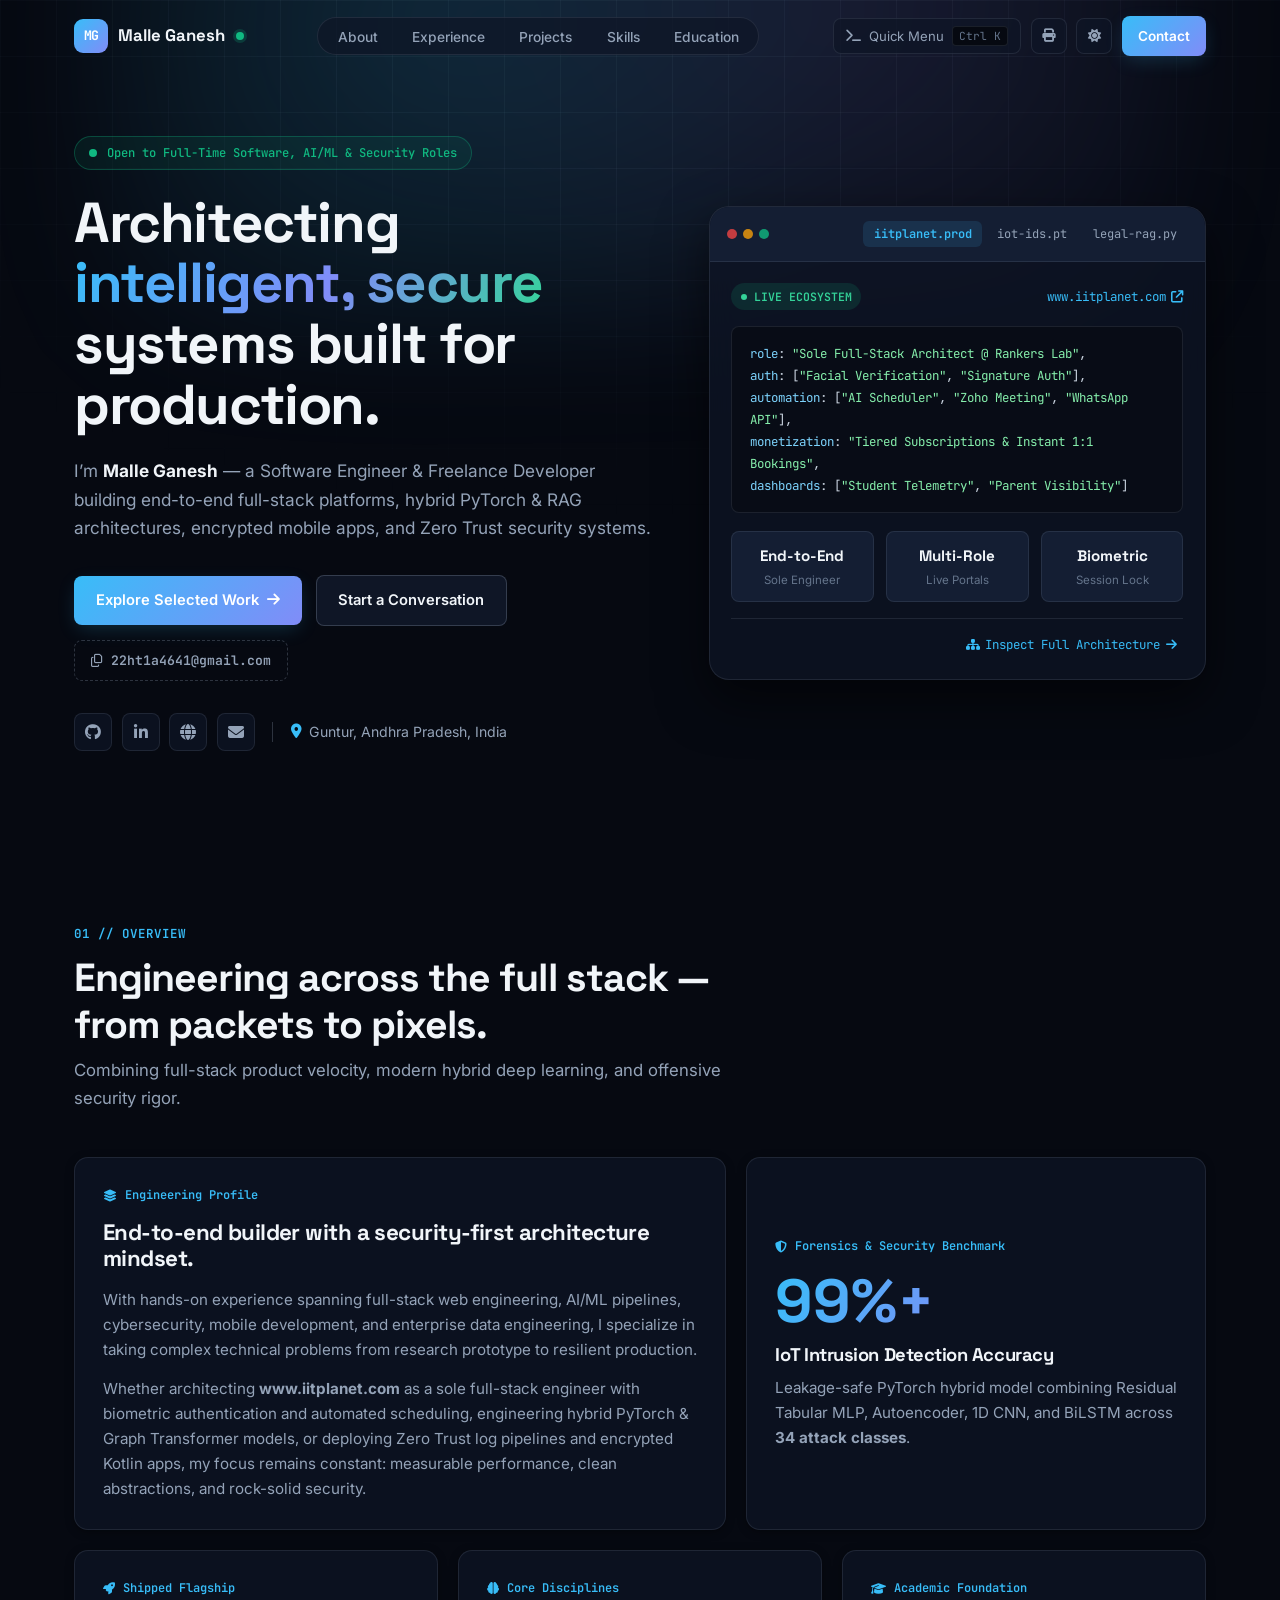
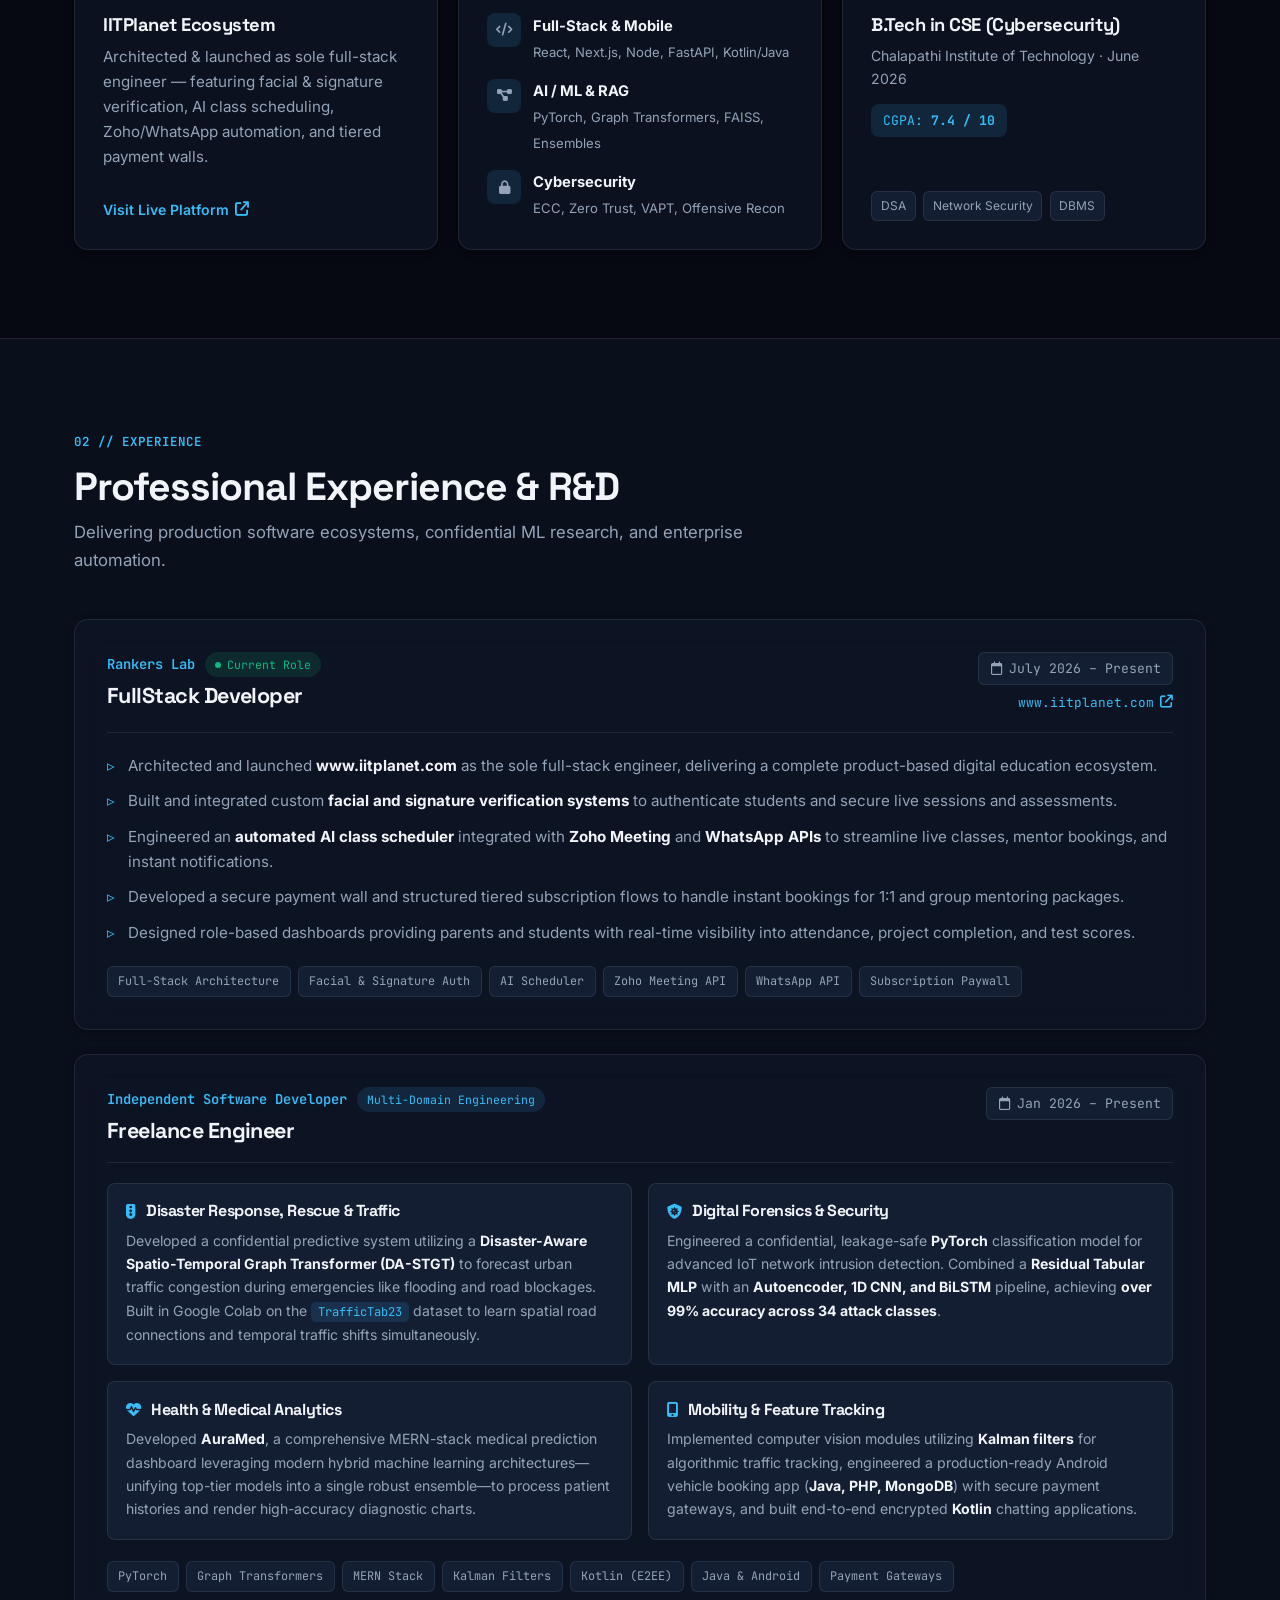
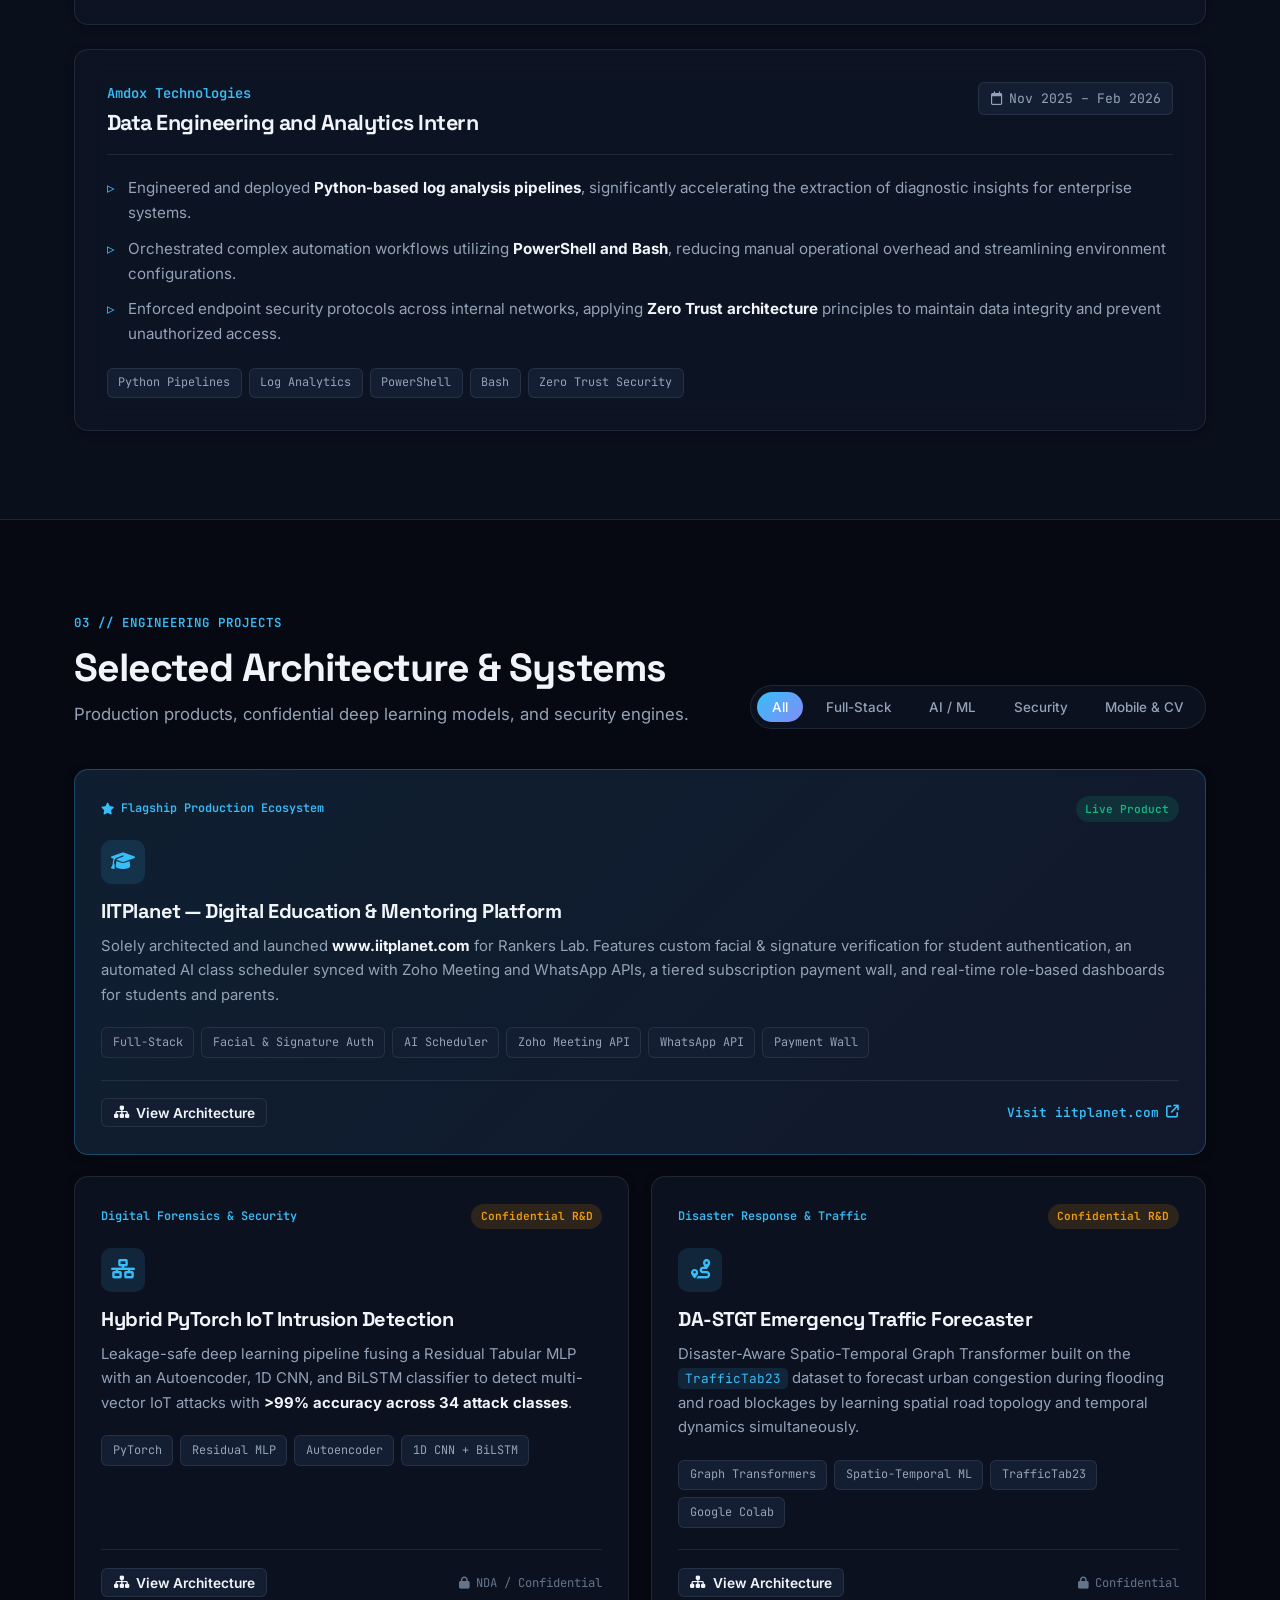
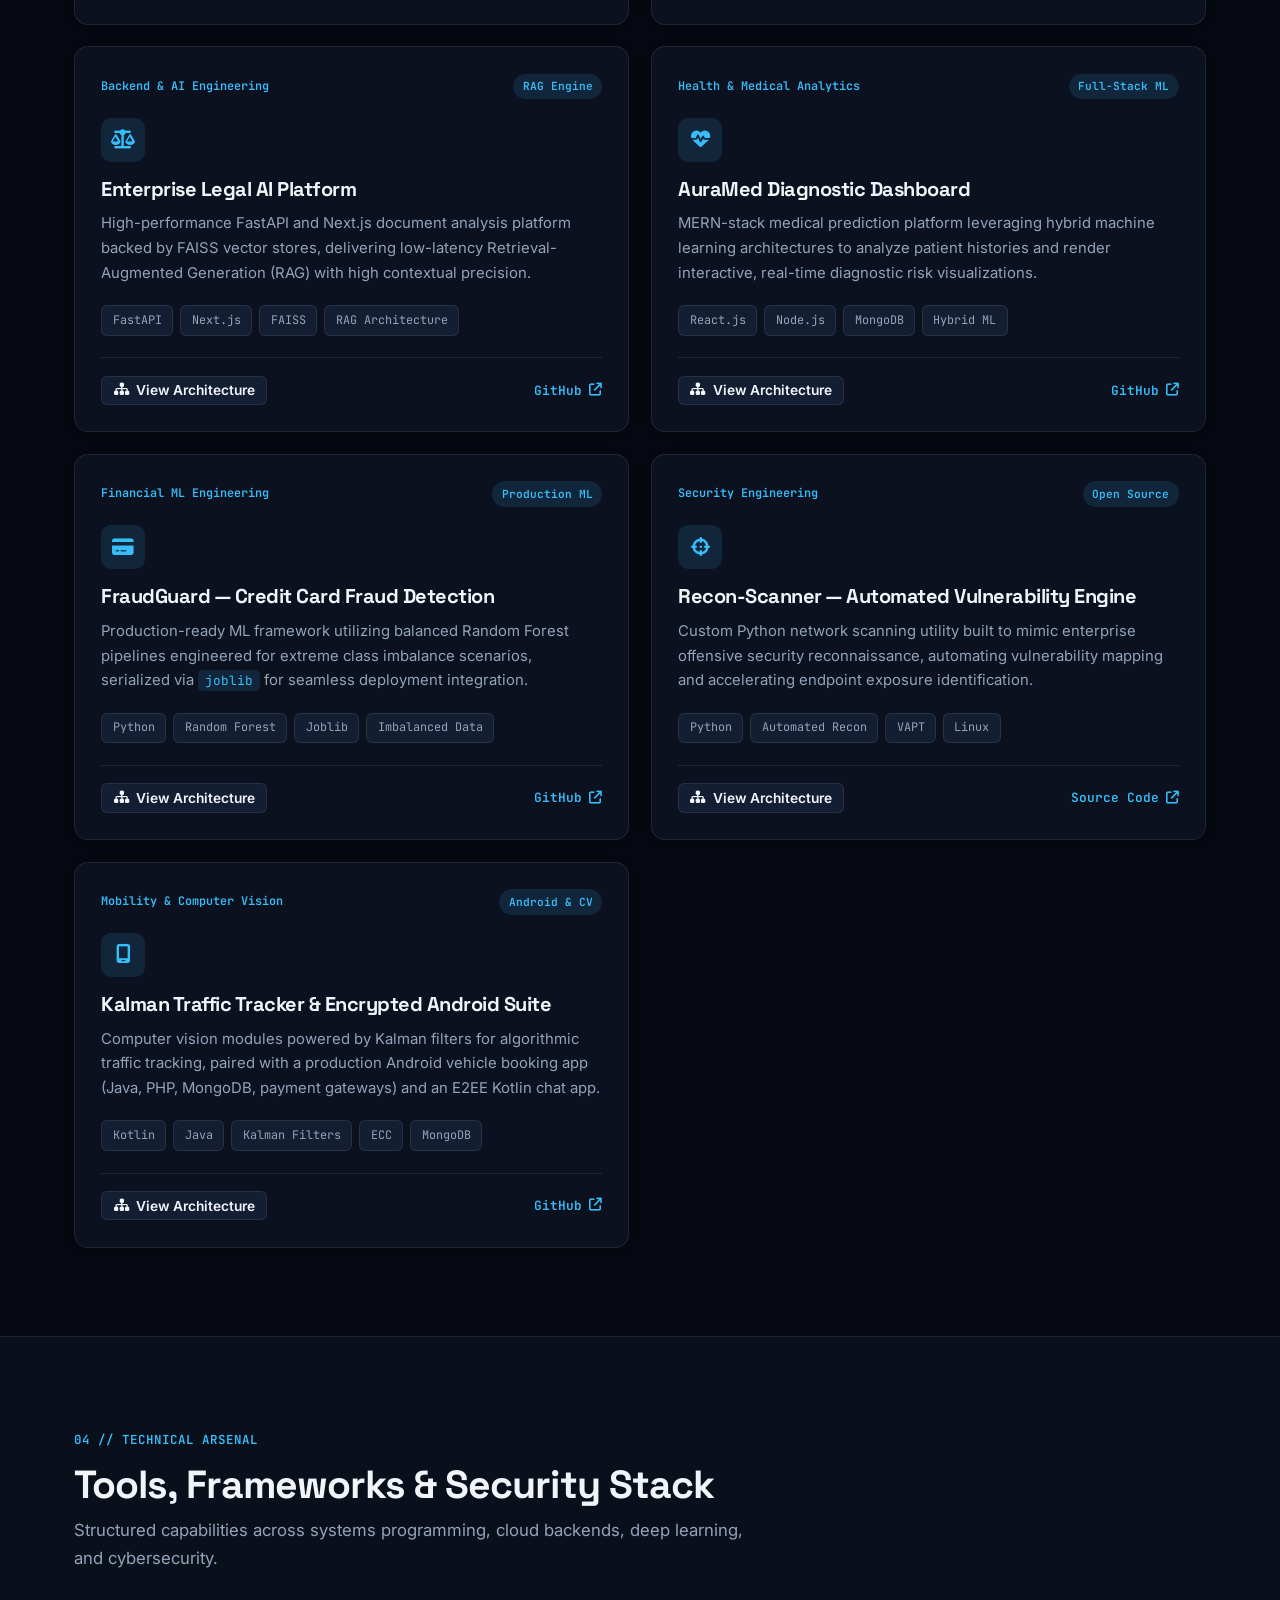
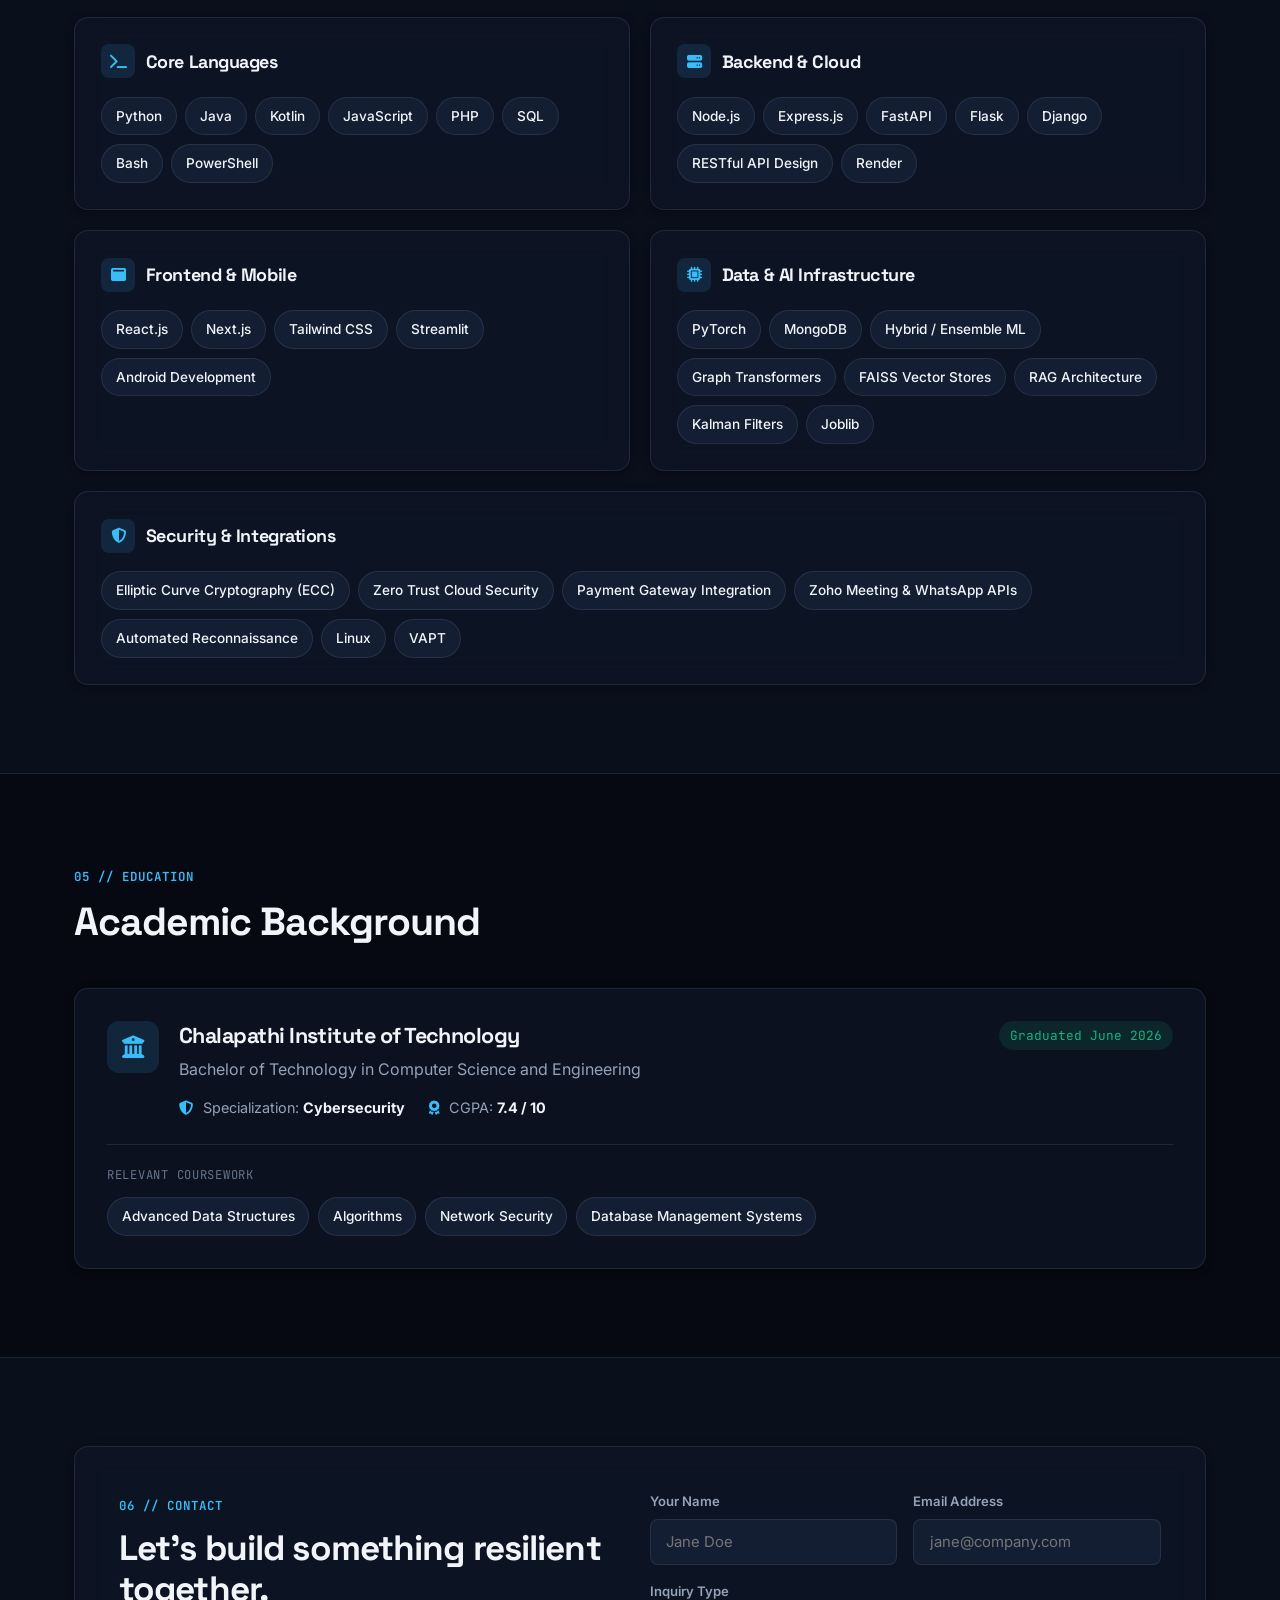
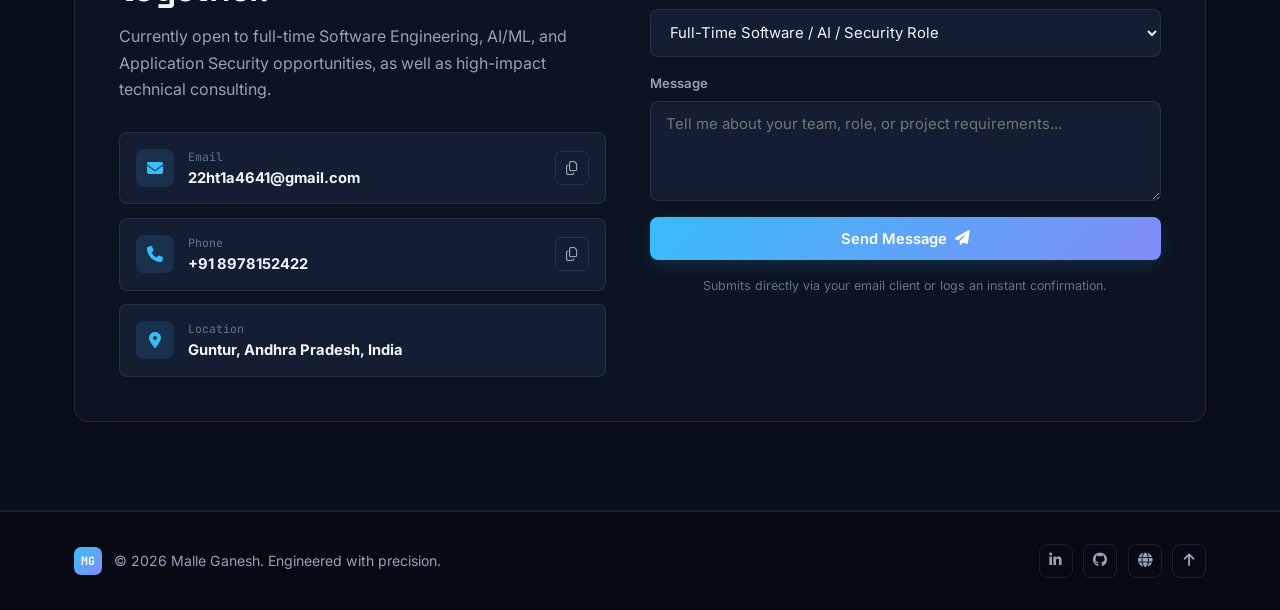
==== commit dde87ff3: "Upgrade portfolio design and content" ====
--- a/index.html
+++ b/index.html
@@ -24,6 +24,9 @@
   <link rel="stylesheet" href="style.css" />
 </head>
 <body>
+  <!-- Scroll Progress Bar -->
+  <div class="scroll-progress" id="scroll-progress" aria-hidden="true"></div>
+
   <!-- Ambient Background Layers -->
   <div class="bg-grid" aria-hidden="true"></div>
   <div class="bg-aurora" aria-hidden="true"></div>
@@ -52,6 +55,10 @@
           <i class="fas fa-terminal"></i>
           <span>Quick Menu</span>
           <kbd>Ctrl K</kbd>
+        </button>
+
+        <button type="button" class="icon-btn" id="print-cv-btn" aria-label="Print or Save Resume PDF" title="Print / Save as PDF">
+          <i class="fas fa-print"></i>
         </button>
 
         <button type="button" class="icon-btn" id="theme-toggle" aria-label="Toggle color theme" title="Toggle Dark / Light Mode">
@@ -161,6 +168,11 @@
                     <span class="mini-lbl">Session Lock</span>
                   </div>
                 </div>
+                <div class="inspector-footer-action">
+                  <button type="button" class="mono-link modal-trigger" data-project="iitplanet">
+                    <i class="fas fa-sitemap"></i> Inspect Full Architecture <i class="fas fa-arrow-right"></i>
+                  </button>
+                </div>
               </div>
 
               <!-- Tab 2: IoT Intrusion Detection -->
@@ -190,6 +202,11 @@
                     <span class="mini-lbl">Hybrid Model</span>
                   </div>
                 </div>
+                <div class="inspector-footer-action">
+                  <button type="button" class="mono-link modal-trigger" data-project="iot-ids">
+                    <i class="fas fa-sitemap"></i> Inspect Model Pipeline <i class="fas fa-arrow-right"></i>
+                  </button>
+                </div>
               </div>
 
               <!-- Tab 3: Legal RAG -->
@@ -218,6 +235,11 @@
                     <span class="mini-val">Next.js</span>
                     <span class="mini-lbl">Client App</span>
                   </div>
+                </div>
+                <div class="inspector-footer-action">
+                  <button type="button" class="mono-link modal-trigger" data-project="legal-ai">
+                    <i class="fas fa-sitemap"></i> Inspect RAG Architecture <i class="fas fa-arrow-right"></i>
+                  </button>
                 </div>
               </div>
             </div>
--- a/style.css
+++ b/style.css
@@ -137,8 +137,20 @@
 }
 
 /* ==========================================================================
-   Ambient Background Layers
+   Ambient Background Layers & Scroll Progress
    ========================================================================== */
+.scroll-progress {
+  position: fixed;
+  top: 0;
+  left: 0;
+  width: 0%;
+  height: 2.5px;
+  z-index: 950;
+  background: linear-gradient(90deg, var(--accent) 0%, var(--accent-secondary) 60%, var(--accent-emerald) 100%);
+  pointer-events: none;
+  transition: width 0.08s linear;
+}
+
 .bg-grid {
   position: fixed;
   inset: 0;
@@ -623,7 +635,7 @@
   gap: 0.75rem;
   padding: 0.85rem 1.1rem;
   border-bottom: 1px solid var(--border);
-  background: rgba(15, 23, 42, 0.25);
+  background: var(--bg-elevated);
 }
 
 .window-dots {
@@ -711,6 +723,43 @@
 .badge-indigo {
   background: rgba(129, 140, 248, 0.16);
   color: #818cf8;
+}
+
+[data-theme="light"] .badge-emerald {
+  background: rgba(5, 150, 105, 0.12);
+  color: #047857;
+}
+
+[data-theme="light"] .badge-cyan {
+  background: rgba(2, 132, 199, 0.12);
+  color: #0369a1;
+}
+
+[data-theme="light"] .badge-indigo {
+  background: rgba(79, 70, 229, 0.12);
+  color: #4338ca;
+}
+
+[data-theme="light"] .status-conf {
+  background: rgba(217, 119, 6, 0.12);
+  color: #b45309;
+}
+
+.inspector-footer-action {
+  margin-top: 1rem;
+  padding-top: 0.85rem;
+  border-top: 1px solid var(--border);
+  display: flex;
+  justify-content: flex-end;
+}
+
+.inspector-footer-action .mono-link {
+  padding: 0.25rem 0.4rem;
+  border-radius: 6px;
+}
+
+.inspector-footer-action .mono-link:hover {
+  background: var(--accent-soft);
 }
 
 .mono-link {
@@ -1767,6 +1816,45 @@
   position: absolute;
   left: 0;
   color: var(--accent);
+}
+
+/* Visual Architecture Pipeline inside Modal */
+.arch-flow {
+  display: flex;
+  flex-wrap: wrap;
+  align-items: center;
+  gap: 0.5rem;
+  margin-top: 0.25rem;
+}
+
+.arch-node {
+  flex: 1 1 120px;
+  min-width: 115px;
+  padding: 0.65rem 0.75rem;
+  border-radius: var(--radius-sm);
+  border: 1px solid var(--border-strong);
+  background: var(--bg-elevated);
+}
+
+.arch-node strong {
+  display: block;
+  font-family: var(--font-mono);
+  font-size: 0.75rem;
+  color: var(--accent);
+  margin-bottom: 0.15rem;
+}
+
+.arch-node span {
+  display: block;
+  font-size: 0.78rem;
+  color: var(--text-primary);
+  line-height: 1.3;
+}
+
+.arch-arrow {
+  color: var(--text-muted);
+  font-size: 0.75rem;
+  flex-shrink: 0;
 }
 
 .modal-actions {
@@ -2015,12 +2103,18 @@
 }
 
 @media print {
+  .scroll-progress,
   .bg-grid,
   .bg-aurora,
   .site-header,
   .cmd-trigger,
+  .icon-btn,
+  .hamburger,
   .filter-bar,
   .hero-visual,
+  .modal-trigger,
+  .copy-icon-btn,
+  .copy-trigger,
   .contact-form,
   .footer-right {
     display: none !important;
